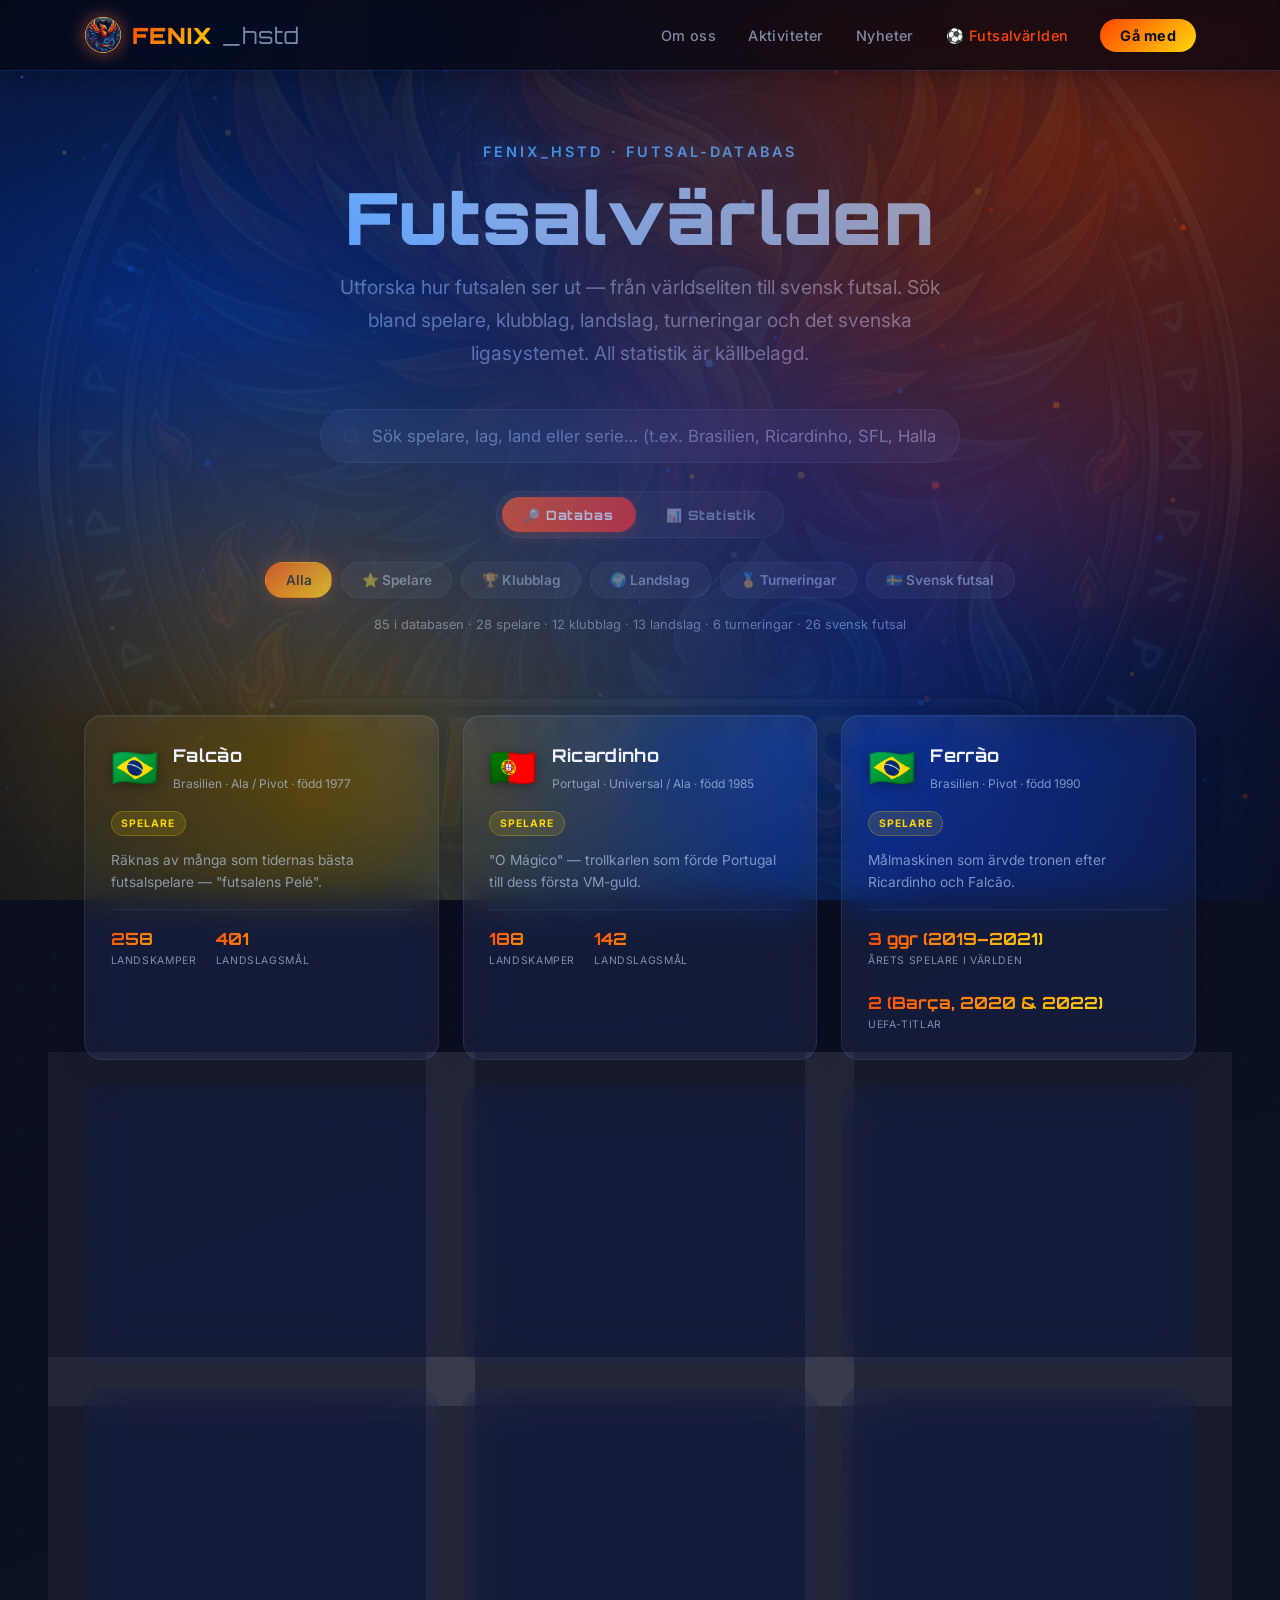
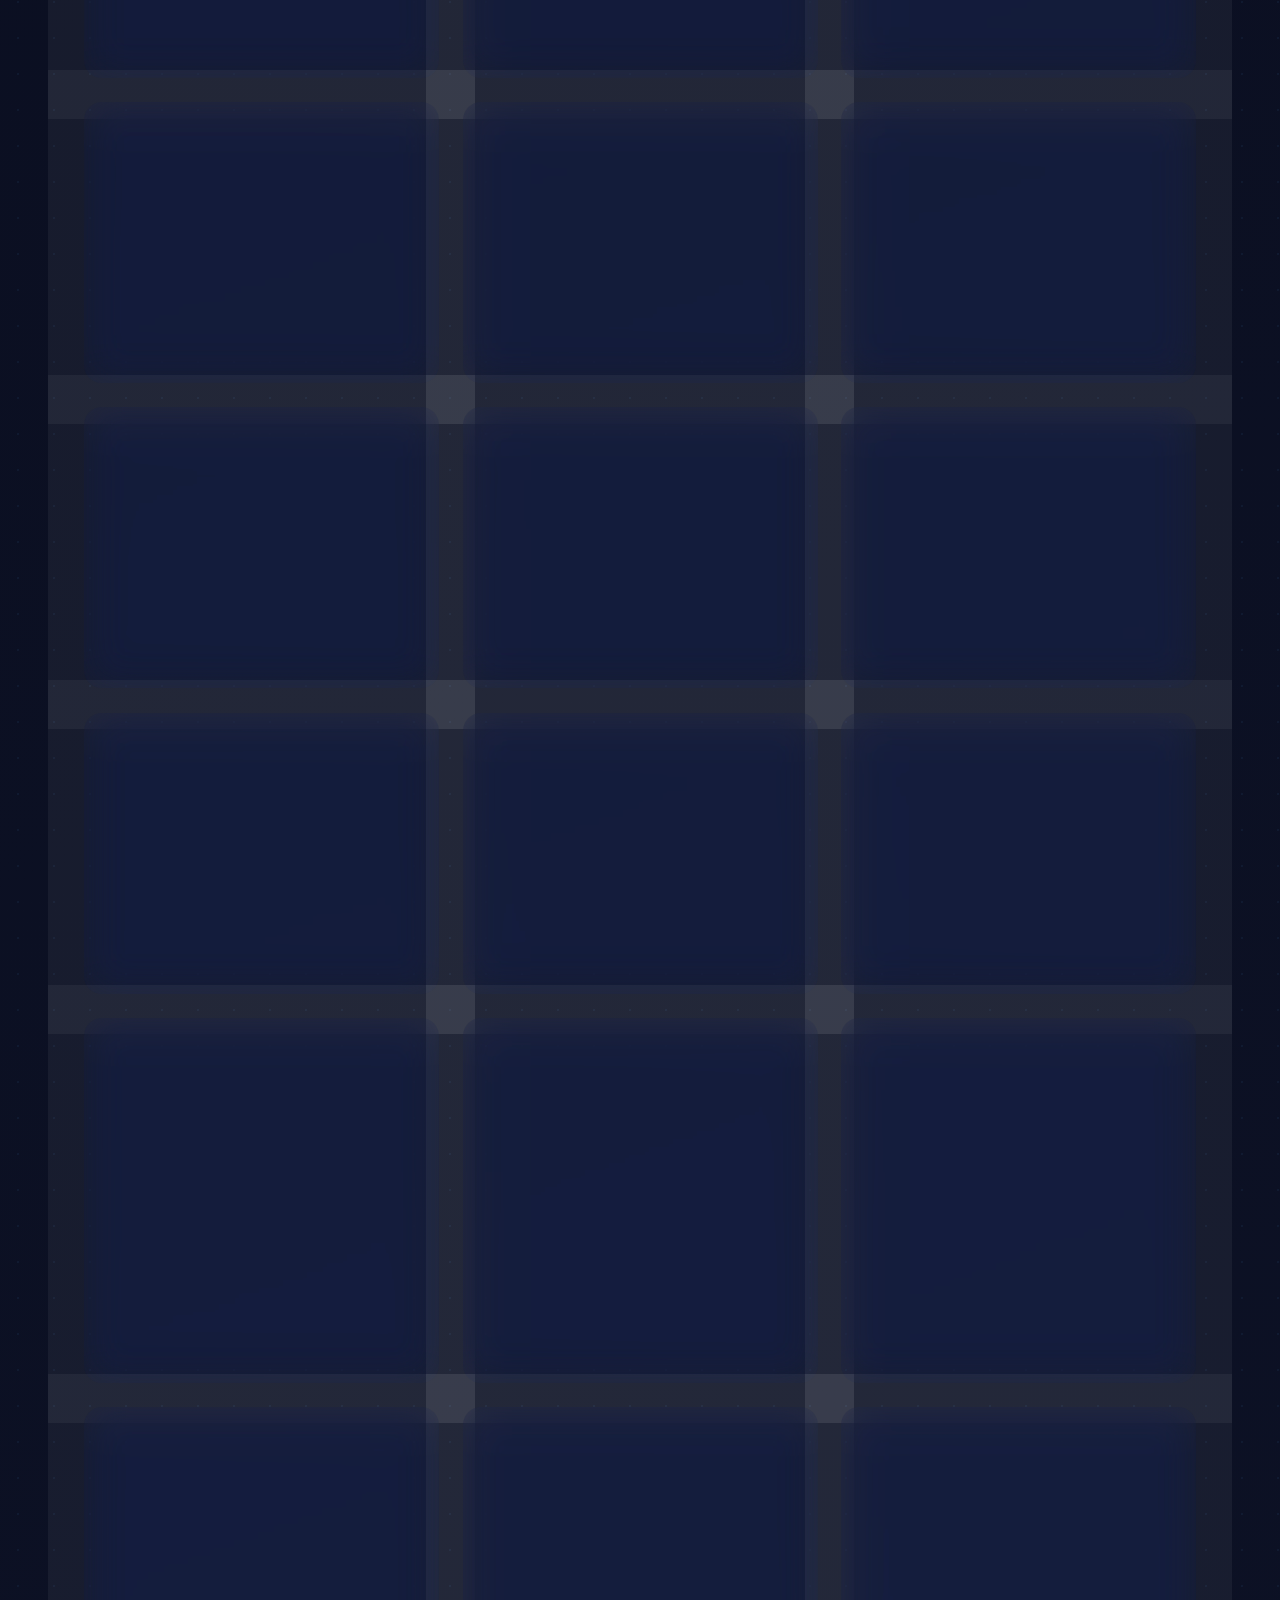
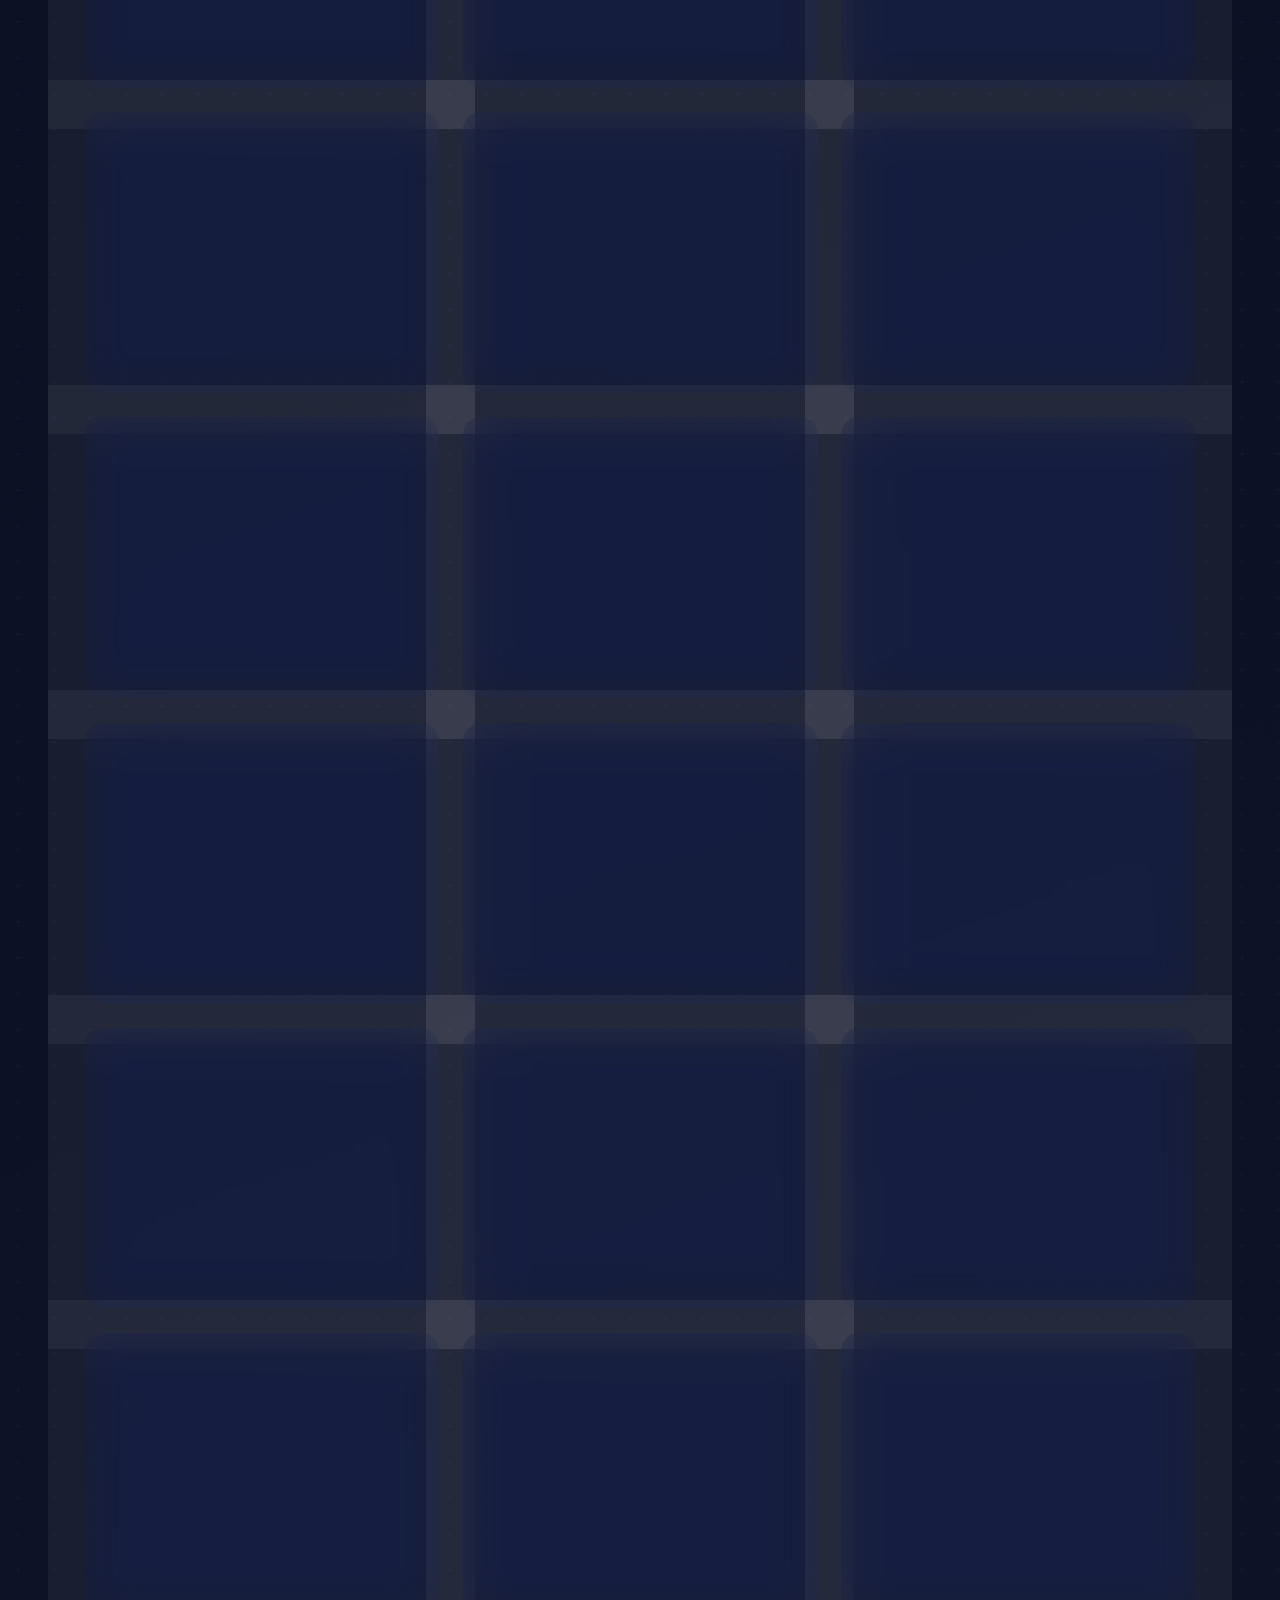
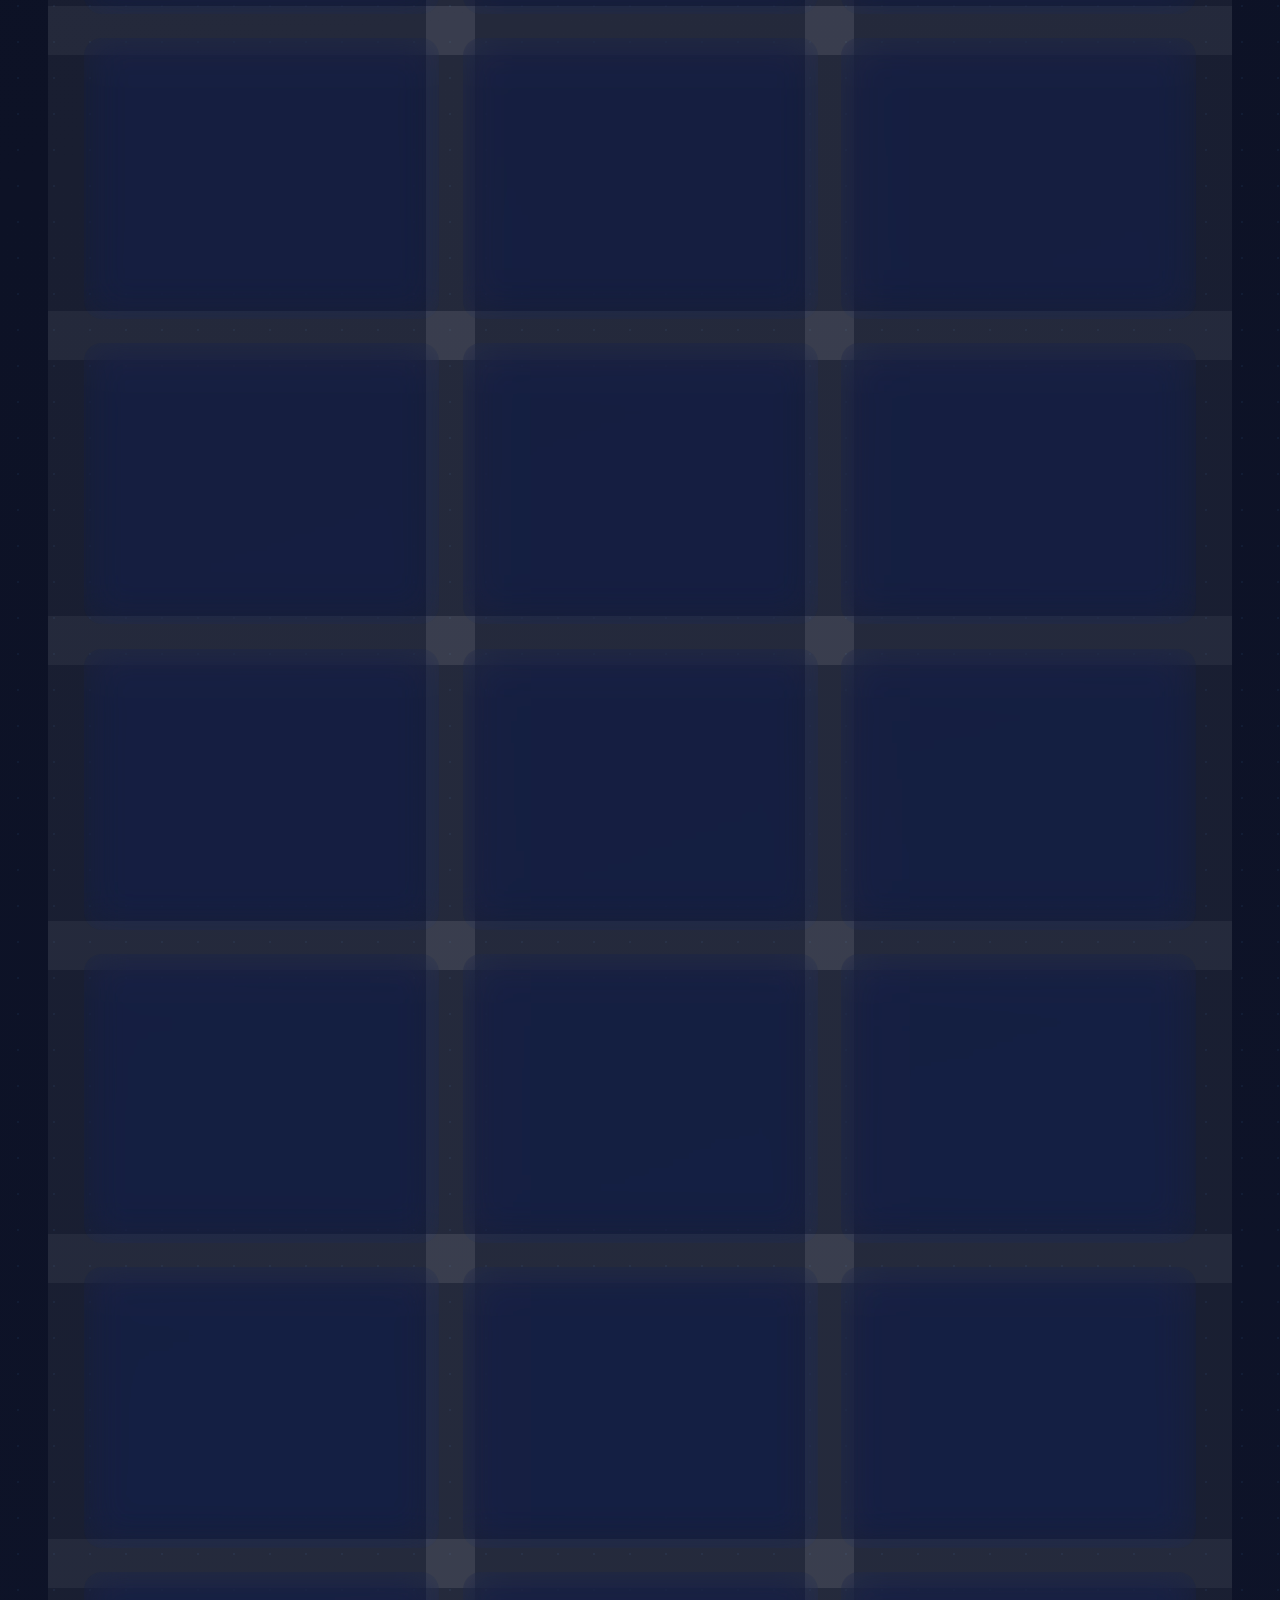
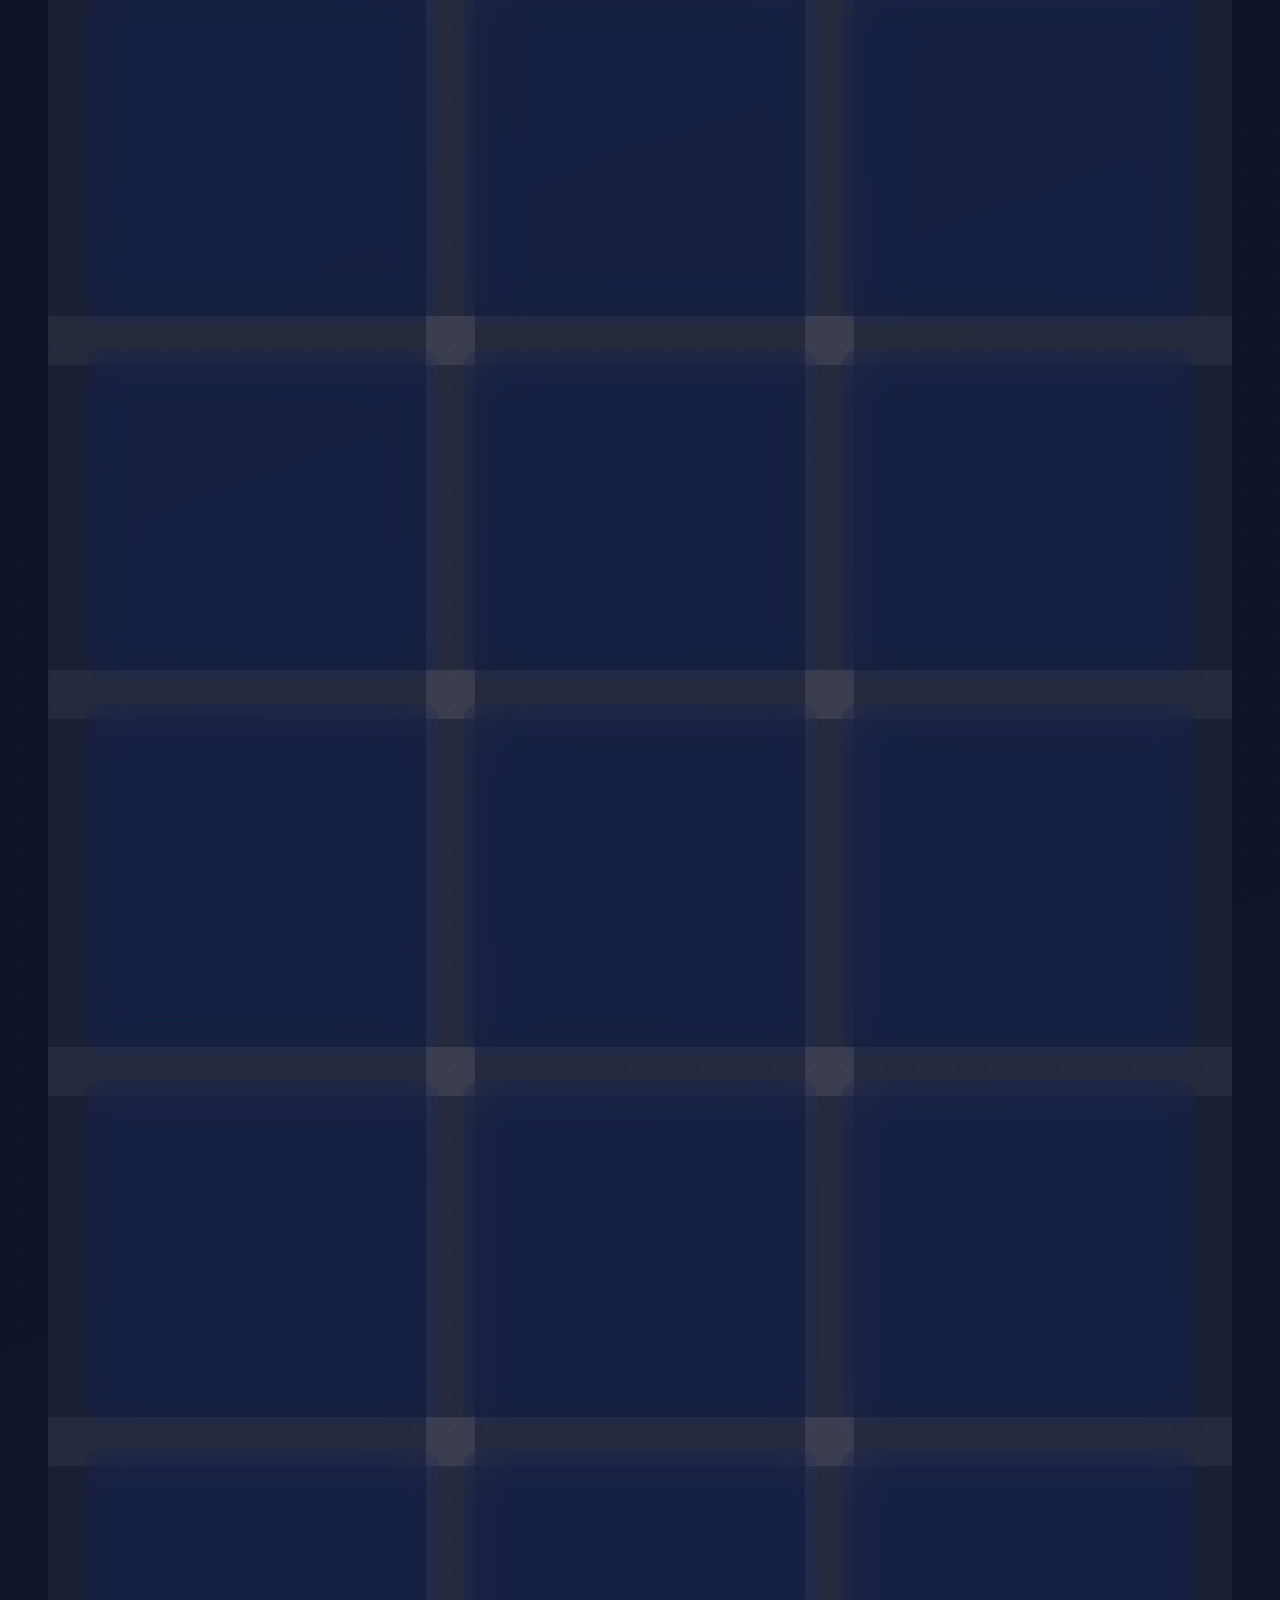
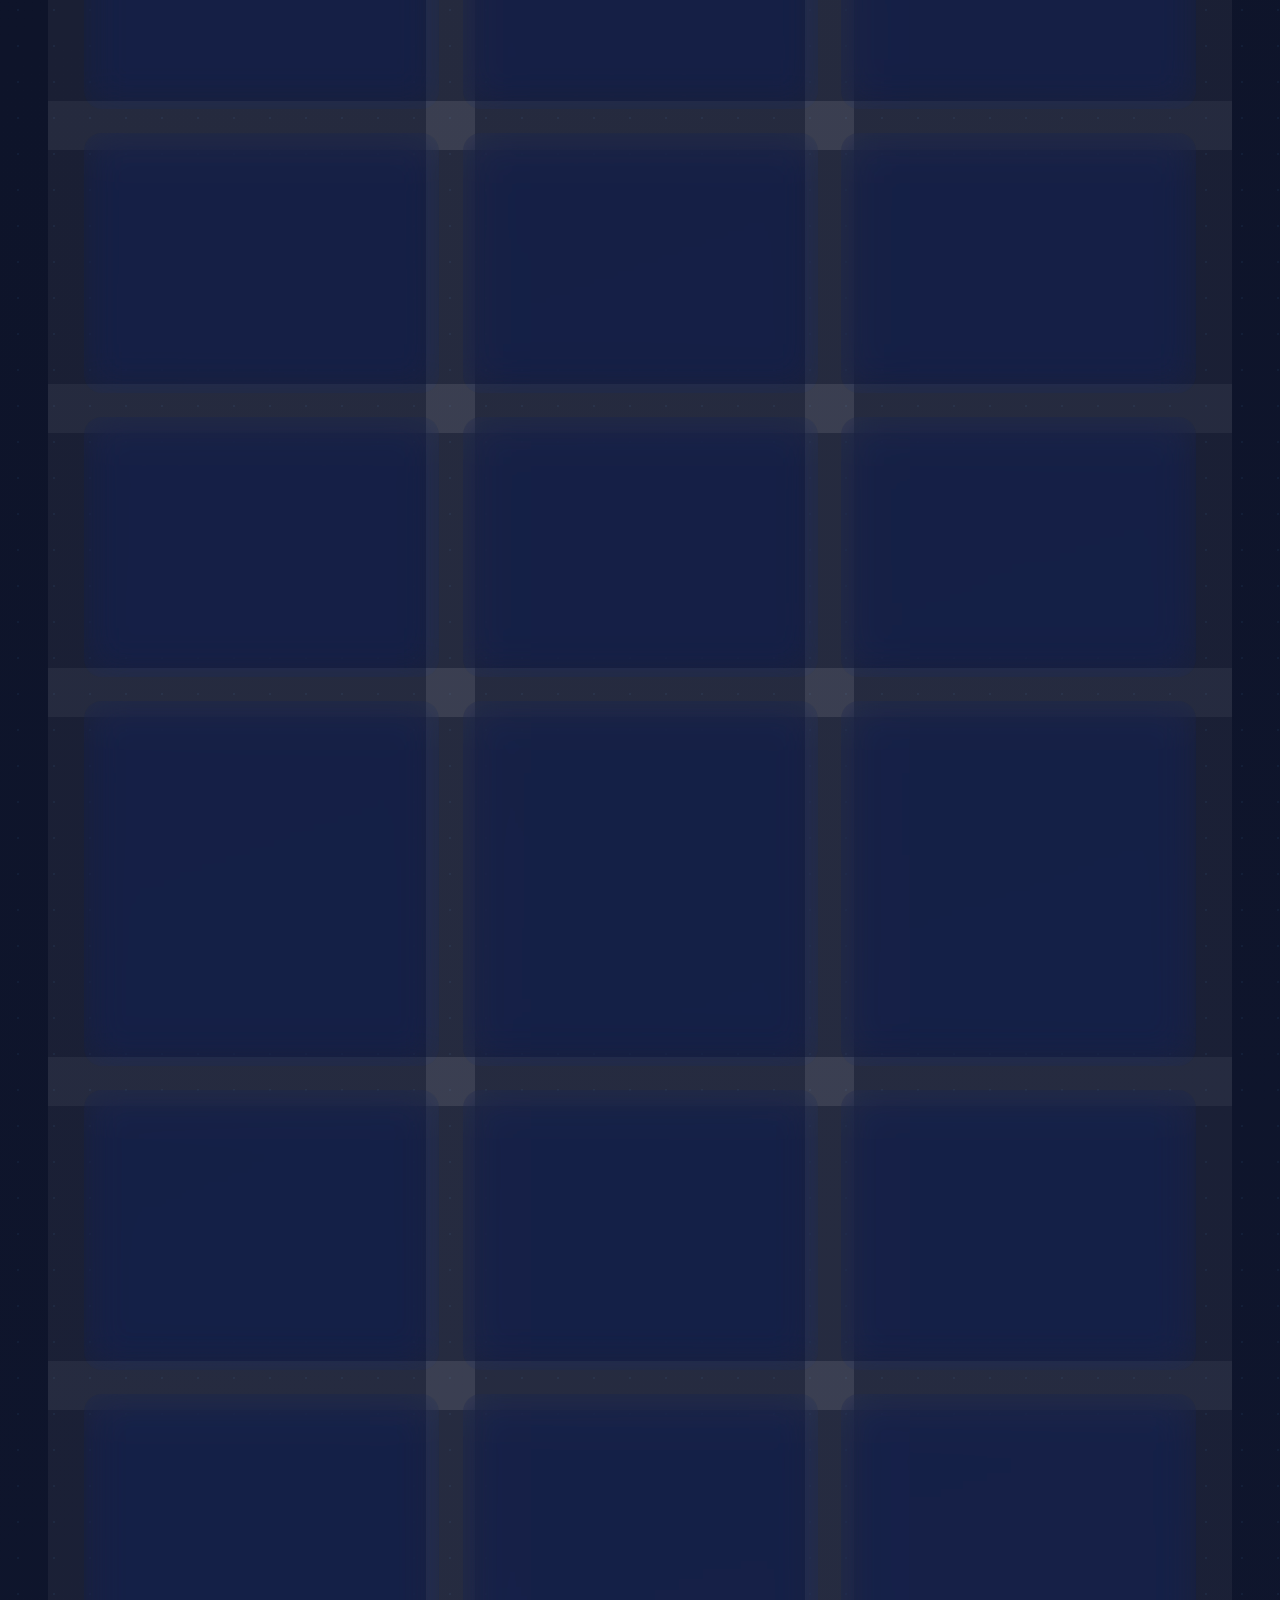
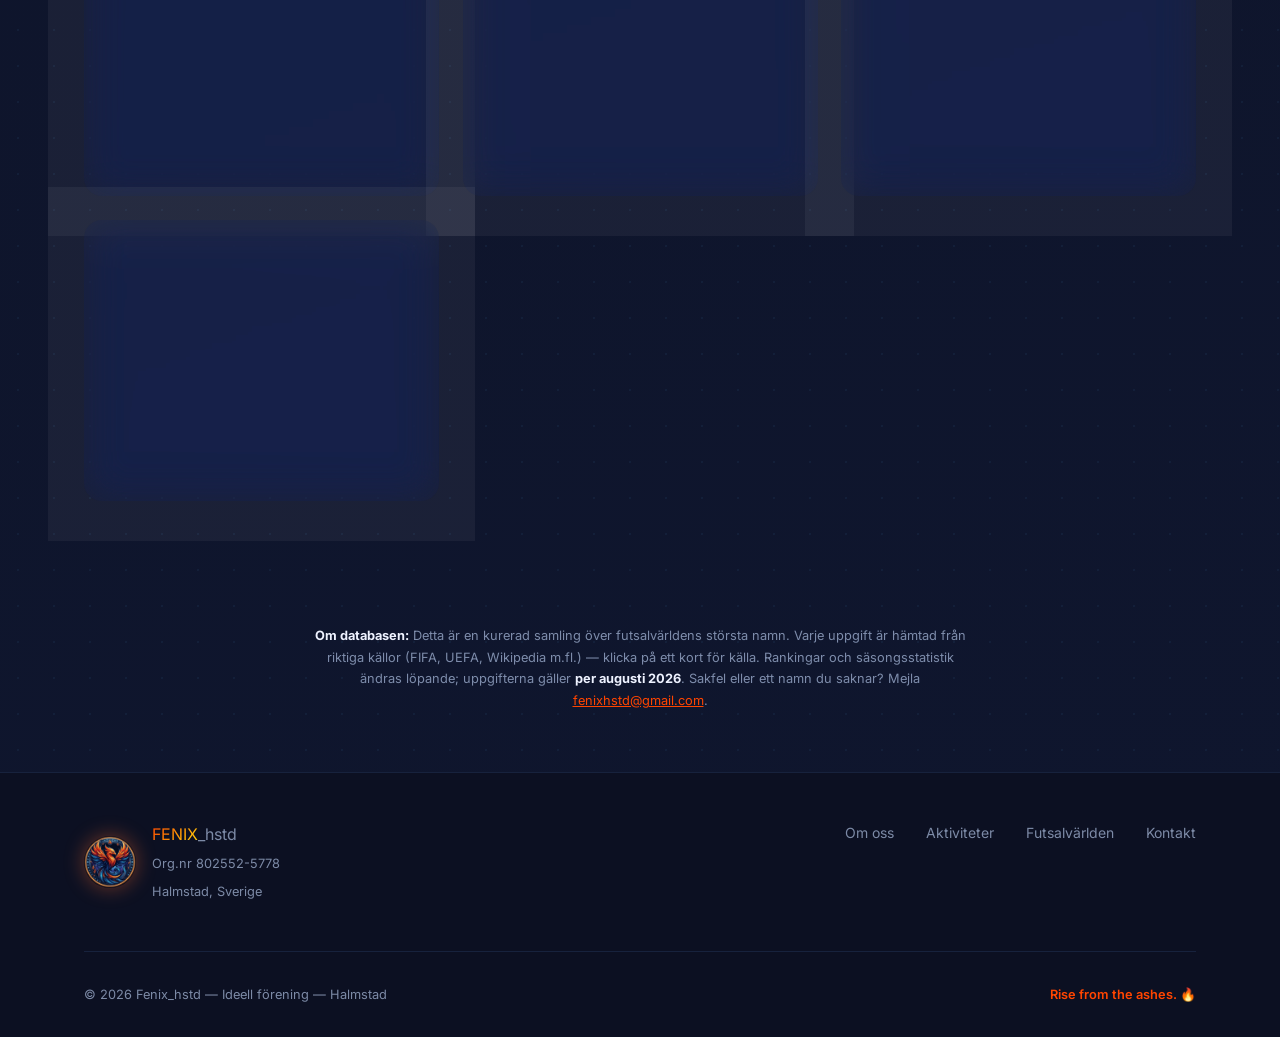
==== futsal.html @ 15d865d3 "@ Futsalvarlden: klickbar 12:a — statistikrutan hoppar till laglistan - Statistikrutan 'Antal lag' a" ====
<!DOCTYPE html>
<html lang="sv">
<head>
  <meta charset="UTF-8" />
  <meta name="viewport" content="width=device-width, initial-scale=1.0" />
  <title>Futsalvärlden — Sök spelare, lag & landslag | Fenix_hstd</title>
  <meta name="description" content="Utforska futsalvärlden: sök bland världens största spelare, klubblag och landslag. En källbelagd databas från Fenix_hstd i Halmstad." />
  <link rel="canonical" href="https://fenixhstd.se/futsal.html" />
  <link rel="icon" type="image/png" href="images/site/fenix-logo.png" />
  <link rel="apple-touch-icon" href="images/site/fenix-logo.png" />

  <meta property="og:type" content="website" />
  <meta property="og:url" content="https://fenixhstd.se/futsal.html" />
  <meta property="og:title" content="Futsalvärlden — Sök spelare, lag & landslag | Fenix_hstd" />
  <meta property="og:description" content="Utforska futsalvärlden: världens största spelare, klubblag och landslag — källbelagt." />
  <meta property="og:image" content="https://fenixhstd.se/images/site/og-delningsbild.png" />
  <meta property="og:locale" content="sv_SE" />
  <meta property="og:site_name" content="Fenix_hstd" />

  <meta name="robots" content="index, follow" />
  <link rel="preconnect" href="https://fonts.googleapis.com" />
  <link rel="preconnect" href="https://fonts.gstatic.com" crossorigin />
  <link href="https://fonts.googleapis.com/css2?family=Orbitron:wght@400;700;900&family=Inter:wght@300;400;500;600&display=swap" rel="stylesheet" />
  <link rel="stylesheet" href="style.css" />

  <style>
    /* ── Futsal-sida specifik CSS ── */
    #futsal-hero {
      min-height: auto;
      padding: calc(var(--nav-h) + 70px) 24px 40px;
      text-align: center;
    }
    .futsal-pre {
      font-size: 0.9rem;
      letter-spacing: 0.22em;
      text-transform: uppercase;
      color: var(--blue-light);
      font-weight: 600;
      margin-bottom: 1rem;
      text-shadow: 0 0 20px rgba(90, 180, 255, 0.5);
    }
    .futsal-title {
      font-family: var(--font-head);
      font-size: clamp(2.2rem, 7vw, 4.5rem);
      font-weight: 900;
      line-height: 1.05;
      letter-spacing: 0.02em;
      margin-bottom: 1rem;
      background: linear-gradient(90deg, #5ab4ff 0%, #a8d4ff 40%, #5ab4ff 100%);
      -webkit-background-clip: text;
      -webkit-text-fill-color: transparent;
      background-clip: text;
    }
    .futsal-sub {
      font-size: clamp(1rem, 2.5vw, 1.2rem);
      color: var(--text-muted);
      max-width: 640px;
      margin: 0 auto 2.5rem;
      line-height: 1.7;
    }

    /* Sökfält */
    .search-wrap {
      max-width: 640px;
      margin: 0 auto 1.75rem;
      position: relative;
    }
    .search-input {
      width: 100%;
      font-family: var(--font-body);
      font-size: 1.05rem;
      color: var(--text);
      background: rgba(255, 255, 255, 0.05);
      border: 1px solid var(--glass-border);
      border-radius: 50px;
      padding: 1rem 1.5rem 1rem 3.2rem;
      backdrop-filter: blur(16px) saturate(160%);
      -webkit-backdrop-filter: blur(16px) saturate(160%);
      transition: border-color 0.2s, box-shadow 0.2s;
      outline: none;
    }
    .search-input::placeholder { color: var(--text-muted); }
    .search-input:focus {
      border-color: var(--blue-light);
      box-shadow: 0 0 0 3px rgba(68, 170, 255, 0.15), 0 0 30px rgba(30, 107, 255, 0.15);
    }
    .search-icon {
      position: absolute;
      left: 1.3rem;
      top: 50%;
      transform: translateY(-50%);
      width: 20px;
      height: 20px;
      color: var(--text-muted);
      pointer-events: none;
    }

    /* Filter-flikar */
    .filters {
      display: flex;
      justify-content: center;
      gap: 0.6rem;
      flex-wrap: wrap;
      margin-bottom: 1rem;
    }
    .filter-btn {
      font-family: var(--font-body);
      font-size: 0.85rem;
      font-weight: 600;
      color: var(--text-muted);
      background: var(--glass);
      border: 1px solid var(--glass-border);
      border-radius: 50px;
      padding: 0.55rem 1.2rem;
      cursor: pointer;
      transition: color 0.2s, border-color 0.2s, background 0.2s, transform 0.15s;
    }
    .filter-btn:hover { color: var(--text); transform: translateY(-2px); }
    .filter-btn.active {
      color: var(--bg);
      background: linear-gradient(135deg, var(--fire), var(--gold));
      border-color: transparent;
      box-shadow: 0 0 20px rgba(255, 107, 43, 0.35);
    }
    .result-count {
      font-size: 0.8rem;
      color: var(--text-muted);
      margin-bottom: 2.5rem;
    }

    /* Resultatrutnät */
    .results {
      max-width: 1160px;
      margin: 0 auto;
      padding: 0 24px 100px;
      display: grid;
      grid-template-columns: repeat(auto-fill, minmax(280px, 1fr));
      gap: 1.5rem;
      position: relative;
      z-index: 2;
    }
    .f-card {
      background: rgba(255, 255, 255, 0.05);
      border: 1px solid rgba(100, 160, 255, 0.14);
      border-radius: 18px;
      padding: 1.6rem;
      cursor: pointer;
      transition: border-color 0.25s, transform 0.25s, box-shadow 0.25s;
      backdrop-filter: blur(20px) saturate(180%);
      -webkit-backdrop-filter: blur(20px) saturate(180%);
      box-shadow: 0 4px 24px rgba(0,0,0,0.18), inset 0 1px 0 rgba(255,255,255,0.06);
      animation: card-in 0.4s ease both;
      text-align: left;
    }
    @keyframes card-in {
      from { opacity: 0; transform: translateY(16px); }
      to   { opacity: 1; transform: translateY(0); }
    }
    .f-card:hover {
      transform: translateY(-5px);
      border-color: rgba(255, 107, 43, 0.4);
      box-shadow: 0 14px 40px rgba(0,0,0,0.28), 0 0 0 1px rgba(255,107,43,0.1);
    }
    .f-card-top {
      display: flex;
      align-items: center;
      gap: 0.9rem;
      margin-bottom: 0.9rem;
    }
    .f-flag {
      font-size: 2.4rem;
      line-height: 1;
      filter: drop-shadow(0 2px 6px rgba(0,0,0,0.35));
    }
    .f-card h3 {
      font-family: var(--font-head);
      font-size: 1.1rem;
      font-weight: 700;
      letter-spacing: 0.02em;
      color: var(--text);
      margin-bottom: 0.2rem;
    }
    .f-sub { font-size: 0.75rem; color: var(--text-muted); }
    .type-badge {
      display: inline-block;
      font-size: 0.65rem;
      font-weight: 700;
      letter-spacing: 0.1em;
      text-transform: uppercase;
      padding: 0.2rem 0.6rem;
      border-radius: 20px;
      margin-bottom: 0.9rem;
    }
    .type-spelare   { color: var(--gold);       background: rgba(255,214,10,0.12);  border: 1px solid rgba(255,214,10,0.25); }
    .type-klubb     { color: #d060ff;           background: rgba(200,80,255,0.12);  border: 1px solid rgba(200,80,255,0.25); }
    .type-landslag  { color: var(--blue-light); background: rgba(68,170,255,0.12);  border: 1px solid rgba(68,170,255,0.25); }
    .type-turnering { color: #30d0b0;           background: rgba(48,208,176,0.12);  border: 1px solid rgba(48,208,176,0.25); }
    .type-svensk    { color: var(--fire);       background: rgba(255,69,0,0.12);    border: 1px solid rgba(255,69,0,0.25); }
    .f-tagline {
      font-size: 0.86rem;
      color: var(--text-muted);
      line-height: 1.55;
      margin-bottom: 1rem;
    }
    .f-stats {
      display: flex;
      gap: 1.2rem;
      flex-wrap: wrap;
      border-top: 1px solid var(--glass-border);
      padding-top: 0.9rem;
    }
    .f-stat { display: flex; flex-direction: column; }
    .f-stat-val {
      font-family: var(--font-head);
      font-size: 1.05rem;
      font-weight: 700;
      background: linear-gradient(135deg, var(--fire), var(--gold));
      -webkit-background-clip: text;
      -webkit-text-fill-color: transparent;
      background-clip: text;
    }
    .f-stat-lbl { font-size: 0.65rem; color: var(--text-muted); text-transform: uppercase; letter-spacing: 0.06em; }

    .no-results {
      grid-column: 1 / -1;
      text-align: center;
      color: var(--text-muted);
      padding: 3rem 1rem;
    }
    .no-results span { font-size: 2.5rem; display: block; margin-bottom: 0.75rem; }

    /* Modal */
    .modal-overlay {
      position: fixed;
      inset: 0;
      z-index: 200;
      background: rgba(4, 6, 15, 0.75);
      backdrop-filter: blur(8px);
      -webkit-backdrop-filter: blur(8px);
      display: none;
      align-items: center;
      justify-content: center;
      padding: 1.5rem;
    }
    .modal-overlay.open { display: flex; animation: fade-in 0.2s ease; }
    @keyframes fade-in { from { opacity: 0; } to { opacity: 1; } }
    .modal {
      background: linear-gradient(160deg, var(--bg3), var(--bg2));
      border: 1px solid rgba(100, 160, 255, 0.2);
      border-radius: 22px;
      max-width: 560px;
      width: 100%;
      max-height: 88vh;
      overflow-y: auto;
      padding: 2.2rem;
      position: relative;
      box-shadow: 0 30px 80px rgba(0,0,0,0.5), 0 0 60px rgba(30,107,255,0.12);
      animation: modal-in 0.28s cubic-bezier(0.2, 0.8, 0.2, 1);
    }
    @keyframes modal-in { from { opacity: 0; transform: translateY(24px) scale(0.98); } to { opacity: 1; transform: translateY(0) scale(1); } }
    .modal-close {
      position: absolute;
      top: 1.1rem;
      right: 1.1rem;
      width: 34px;
      height: 34px;
      border-radius: 50%;
      border: 1px solid var(--glass-border);
      background: var(--glass);
      color: var(--text);
      font-size: 1.1rem;
      cursor: pointer;
      transition: background 0.2s, transform 0.2s;
      line-height: 1;
    }
    .modal-close:hover { background: rgba(255,69,0,0.2); transform: rotate(90deg); }
    .modal-head { display: flex; align-items: center; gap: 1rem; margin-bottom: 0.4rem; }
    .modal-head .f-flag { font-size: 3rem; }
    .modal h2 {
      font-family: var(--font-head);
      font-size: 1.6rem;
      -webkit-text-fill-color: initial;
      background: none;
      color: var(--text);
    }
    .modal-sub { font-size: 0.8rem; color: var(--text-muted); margin-bottom: 1.25rem; }
    .modal-tagline { font-size: 1rem; color: var(--text); line-height: 1.6; margin-bottom: 1.5rem; font-style: italic; }
    .modal-stats {
      display: grid;
      grid-template-columns: repeat(auto-fit, minmax(120px, 1fr));
      gap: 0.9rem;
      margin-bottom: 1.5rem;
    }
    .modal-stat {
      background: rgba(255,255,255,0.04);
      border: 1px solid var(--glass-border);
      border-radius: 12px;
      padding: 0.9rem;
      text-align: center;
    }
    .modal-stat .v {
      font-family: var(--font-head);
      font-size: 1.15rem;
      font-weight: 700;
      background: linear-gradient(135deg, var(--fire), var(--gold));
      -webkit-background-clip: text;
      -webkit-text-fill-color: transparent;
      background-clip: text;
    }
    .modal-stat .l { font-size: 0.68rem; color: var(--text-muted); text-transform: uppercase; letter-spacing: 0.06em; margin-top: 0.2rem; }
    .modal-facts { list-style: none; margin-bottom: 1.5rem; }
    .modal-facts li {
      font-size: 0.9rem;
      color: var(--text-muted);
      line-height: 1.6;
      padding-left: 1.4rem;
      position: relative;
      margin-bottom: 0.6rem;
    }
    .modal-facts li::before { content: '▸'; position: absolute; left: 0; color: var(--fire); }
    .modal-history {
      border-top: 1px solid var(--glass-border);
      padding-top: 1rem;
      margin-bottom: 1.4rem;
    }
    .modal-history h4 {
      font-family: var(--font-head);
      font-size: 0.75rem;
      letter-spacing: 0.12em;
      text-transform: uppercase;
      color: var(--gold);
      margin-bottom: 0.75rem;
    }
    .hist-row {
      display: grid;
      grid-template-columns: 48px 1fr auto;
      gap: 0.75rem;
      align-items: center;
      padding: 0.45rem 0;
      border-bottom: 1px solid rgba(255,255,255,0.06);
      font-size: 0.82rem;
    }
    .hist-row:last-child { border-bottom: none; }
    .hist-year { font-family: var(--font-head); font-weight: 700; color: var(--blue-light); }
    .hist-champ { color: var(--text); font-weight: 600; }
    .hist-res { color: var(--text-muted); font-size: 0.74rem; text-align: right; }
    .modal-related {
      border-top: 1px solid var(--glass-border);
      padding-top: 1rem;
      margin-bottom: 1.3rem;
    }
    .modal-related h4 {
      font-family: var(--font-head);
      font-size: 0.75rem;
      letter-spacing: 0.12em;
      text-transform: uppercase;
      color: var(--blue-light);
      margin-bottom: 0.75rem;
    }
    .rel-chips { display: flex; flex-wrap: wrap; gap: 0.5rem; }
    .rel-chip {
      display: inline-flex;
      align-items: center;
      gap: 0.4rem;
      font-family: var(--font-body);
      font-size: 0.8rem;
      color: var(--text);
      background: rgba(255,255,255,0.05);
      border: 1px solid var(--glass-border);
      border-radius: 50px;
      padding: 0.4rem 0.85rem;
      cursor: pointer;
      transition: border-color 0.18s, background 0.18s, transform 0.15s;
    }
    .rel-chip:hover { border-color: var(--fire); background: rgba(255,69,0,0.12); transform: translateY(-2px); }
    .rel-type { font-style: normal; font-size: 0.62rem; text-transform: uppercase; letter-spacing: 0.06em; color: var(--text-muted); }
    .inline-link {
      color: var(--blue-light);
      cursor: pointer;
      border-bottom: 1px dotted var(--blue-light);
      transition: color 0.15s, border-color 0.15s;
    }
    .inline-link:hover { color: var(--fire); border-bottom-color: var(--fire); }
    .modal-profile {
      display: grid;
      grid-template-columns: repeat(auto-fit, minmax(140px, 1fr));
      gap: 0.6rem 1.2rem;
      margin-bottom: 1.4rem;
      padding: 0.95rem 1.1rem;
      background: rgba(255,255,255,0.03);
      border: 1px solid var(--glass-border);
      border-radius: 12px;
    }
    .prof-row { display: flex; flex-direction: column; gap: 0.15rem; }
    .prof-k { font-size: 0.62rem; text-transform: uppercase; letter-spacing: 0.08em; color: var(--text-muted); }
    .prof-v { font-size: 0.9rem; color: var(--text); font-weight: 500; }
    .modal-roster {
      border-top: 1px solid var(--glass-border);
      padding-top: 1rem;
      margin-bottom: 1.3rem;
    }
    .modal-roster h4 {
      font-family: var(--font-head);
      font-size: 0.75rem;
      letter-spacing: 0.12em;
      text-transform: uppercase;
      color: var(--gold);
      margin-bottom: 0.75rem;
    }
    .roster-list { display: flex; flex-wrap: wrap; gap: 0.5rem; }
    .roster-item {
      display: inline-flex;
      align-items: center;
      gap: 0.45rem;
      font-family: var(--font-body);
      font-size: 0.8rem;
      color: var(--text);
      background: rgba(255,255,255,0.05);
      border: 1px solid var(--glass-border);
      border-radius: 50px;
      padding: 0.35rem 0.5rem 0.35rem 0.85rem;
      cursor: pointer;
      transition: border-color 0.18s, background 0.18s, transform 0.15s;
    }
    .roster-item:hover { border-color: var(--gold); background: rgba(255,214,10,0.1); transform: translateY(-2px); }
    .roster-static { cursor: default; }
    .roster-static:hover { border-color: var(--glass-border); background: rgba(255,255,255,0.05); transform: none; }
    .ros-pos {
      font-size: 0.6rem;
      text-transform: uppercase;
      letter-spacing: 0.05em;
      color: var(--bg);
      background: linear-gradient(135deg, var(--fire), var(--gold));
      padding: 0.14rem 0.5rem;
      border-radius: 50px;
      font-weight: 700;
    }
    .modal-source {
      font-size: 0.78rem;
      color: var(--text-muted);
      border-top: 1px solid var(--glass-border);
      padding-top: 1rem;
    }
    .modal-source a { color: var(--blue-light); text-decoration: none; }
    .modal-source a:hover { text-decoration: underline; }

    /* Källfot */
    .data-note {
      max-width: 720px;
      margin: 0 auto 60px;
      padding: 1.5rem 24px 0;
      text-align: center;
      font-size: 0.8rem;
      color: var(--text-muted);
      line-height: 1.7;
      position: relative;
      z-index: 2;
    }
    .data-note strong { color: var(--text); }
    /* ── Klickbar statistikruta ── */
    .modal-stat.is-clickable {
      cursor: pointer;
      font-family: var(--font-body);
      text-align: center;
      border-color: rgba(255,107,43,0.4) !important;
      position: relative;
      transition: transform 0.15s, border-color 0.2s, box-shadow 0.2s;
    }
    .modal-stat.is-clickable:hover {
      transform: translateY(-3px);
      border-color: rgba(255,214,10,0.6) !important;
      box-shadow: 0 8px 24px rgba(255,107,43,0.2);
    }
    .stat-cta {
      font-size: 0.62rem;
      font-weight: 700;
      letter-spacing: 0.08em;
      text-transform: uppercase;
      color: var(--fire);
      margin-top: 0.35rem;
    }
    .modal-stat.is-clickable:hover .stat-cta { color: var(--gold); }

    @keyframes member-flash {
      0%   { box-shadow: 0 0 0 0 rgba(255,107,43,0.55); }
      100% { box-shadow: 0 0 0 14px rgba(255,107,43,0); }
    }
    .modal-members.flash {
      border-radius: 14px;
      animation: member-flash 1s ease-out 2;
    }

    /* ── Lag i serien (nedbrytning) ── */
    .modal-members { margin-bottom: 1.5rem; scroll-margin-top: 1rem; }
    .modal-members h4 {
      font-family: var(--font-head); font-size: 0.78rem; font-weight: 700;
      letter-spacing: 0.09em; text-transform: uppercase;
      color: var(--blue-light); margin-bottom: 0.75rem;
    }
    .member-list { display: grid; grid-template-columns: repeat(auto-fill, minmax(210px, 1fr)); gap: 0.5rem; }
    .member-item {
      display: flex; align-items: center; gap: 0.6rem; text-align: left;
      background: rgba(255,255,255,0.05);
      border: 1px solid rgba(100,160,255,0.14);
      border-radius: 12px; padding: 0.65rem 0.85rem;
      cursor: pointer; font-family: var(--font-body);
      transition: border-color 0.2s, transform 0.15s, background 0.2s;
    }
    .member-item:hover {
      border-color: rgba(255,107,43,0.45);
      background: rgba(255,107,43,0.08);
      transform: translateX(3px);
    }
    .mem-flag { font-size: 1.1rem; }
    .mem-name { font-size: 0.88rem; font-weight: 600; color: var(--text); flex: 1; }
    .mem-meta { font-size: 0.72rem; color: var(--gold); white-space: nowrap; }

    .official-link {
      display: inline-block; margin-bottom: 1.25rem;
      font-size: 0.88rem; font-weight: 600;
      color: var(--fire); text-decoration: none;
      border: 1px solid rgba(255,69,0,0.3);
      border-radius: 999px; padding: 0.5rem 1.1rem;
      transition: background 0.2s, color 0.2s, border-color 0.2s;
    }
    .official-link:hover {
      background: rgba(255,69,0,0.12); color: var(--gold);
      border-color: rgba(255,214,10,0.4);
    }

    /* ── Vylägen ── */
    [hidden] { display: none !important; }
    .view-toggle {
      display: flex;
      justify-content: center;
      gap: 0.5rem;
      margin: 0 auto 1.5rem;
      background: rgba(255,255,255,0.04);
      border: 1px solid rgba(100,160,255,0.14);
      border-radius: 999px;
      padding: 0.3rem;
      width: fit-content;
    }
    .view-btn {
      font-family: var(--font-head);
      font-size: 0.8rem;
      font-weight: 700;
      letter-spacing: 0.06em;
      color: var(--text-muted);
      background: none;
      border: none;
      padding: 0.6rem 1.4rem;
      border-radius: 999px;
      cursor: pointer;
      transition: background 0.2s, color 0.2s;
    }
    .view-btn:hover { color: var(--text); }
    .view-btn.active {
      background: linear-gradient(135deg, var(--fire), var(--ember));
      color: #fff;
      box-shadow: 0 4px 16px rgba(255,69,0,0.3);
    }

    /* ── Statistiktabeller ── */
    #stats-view { max-width: 1100px; margin: 0 auto; padding: 0 24px 2rem; }
    .stat-block { margin-bottom: 3.5rem; }
    .stat-block h2 {
      font-family: var(--font-head);
      font-size: clamp(1.05rem, 2.4vw, 1.4rem);
      font-weight: 800;
      letter-spacing: 0.03em;
      margin-bottom: 0.5rem;
      color: var(--text);
    }
    .stat-note {
      font-size: 0.86rem;
      color: var(--text-muted);
      line-height: 1.6;
      margin-bottom: 1rem;
      max-width: 70ch;
    }
    .table-wrap {
      overflow-x: auto;
      border: 1px solid rgba(100,160,255,0.14);
      border-radius: var(--radius, 16px);
      background: rgba(255,255,255,0.04);
      backdrop-filter: blur(20px) saturate(180%);
      -webkit-backdrop-filter: blur(20px) saturate(180%);
    }
    table.stat-table { width: 100%; border-collapse: collapse; font-size: 0.92rem; min-width: 420px; }
    table.stat-table thead th {
      position: sticky; top: 0;
      background: rgba(12,16,34,0.96);
      font-family: var(--font-head);
      font-size: 0.72rem;
      font-weight: 700;
      letter-spacing: 0.09em;
      text-transform: uppercase;
      color: var(--blue-light);
      text-align: left;
      padding: 0.9rem 1rem;
      border-bottom: 1px solid rgba(100,160,255,0.2);
      cursor: pointer;
      user-select: none;
      white-space: nowrap;
    }
    table.stat-table thead th:hover { color: var(--gold); }
    table.stat-table thead th .arrow { opacity: 0.35; font-size: 0.7em; margin-left: 0.35em; }
    table.stat-table thead th.sorted .arrow { opacity: 1; color: var(--fire); }
    table.stat-table tbody td {
      padding: 0.75rem 1rem;
      border-bottom: 1px solid rgba(100,160,255,0.07);
      color: var(--text-muted);
    }
    table.stat-table tbody tr:last-child td { border-bottom: none; }
    table.stat-table tbody tr:hover td { background: rgba(255,107,43,0.06); color: var(--text); }
    table.stat-table td.is-num { font-variant-numeric: tabular-nums; }
    table.stat-table td.is-highlight { color: var(--gold); font-weight: 700; }
    table.stat-table td.rank {
      font-family: var(--font-head);
      font-weight: 800;
      color: var(--text);
      font-variant-numeric: tabular-nums;
    }
    table.stat-table tbody tr:nth-child(1) td.rank { color: var(--gold); }
    table.stat-table tbody tr:nth-child(2) td.rank,
    table.stat-table tbody tr:nth-child(3) td.rank { color: var(--fire); }
    .stat-source { font-size: 0.8rem; margin-top: 0.65rem; }
    .stat-source a { color: var(--fire); text-decoration: none; }
    .stat-source a:hover { color: var(--gold); }
    .stats-intro {
      max-width: 70ch; margin: 0 auto 2.5rem; text-align: center;
      font-size: 0.92rem; color: var(--text-muted); line-height: 1.7;
    }
    .stats-intro strong { color: var(--text); }
    @media (max-width: 640px) {
      table.stat-table { font-size: 0.85rem; }
      table.stat-table thead th, table.stat-table tbody td { padding: 0.65rem 0.7rem; }
    }
  </style>
</head>
<body>

  <canvas id="canvas"></canvas>

  <!-- NAVBAR -->
  <nav id="navbar" class="scrolled">
    <div class="nav-inner">
      <a href="index.html#hero" class="logo">
        <img src="images/site/fenix-logo.png" alt="Fenix_hstd" class="logo-img" />
        <span class="logo-fenix">FENIX</span><span class="logo-tag">_hstd</span>
      </a>
      <button class="burger" id="burger" aria-label="Meny">
        <span></span><span></span><span></span>
      </button>
      <ul class="nav-links" id="nav-links">
        <li><a href="index.html#om">Om oss</a></li>
        <li><a href="index.html#aktiviteter">Aktiviteter</a></li>
        <li><a href="index.html#nyheter">Nyheter</a></li>
        <li><a href="futsal.html" style="color: var(--fire);">⚽ Futsalvärlden</a></li>
        <li><a href="index.html#ga-med" class="btn-nav">Gå med</a></li>
      </ul>
    </div>
  </nav>

  <!-- HERO / SÖK -->
  <header id="futsal-hero">
    <p class="futsal-pre">Fenix_hstd · Futsal-databas</p>
    <h1 class="futsal-title">Futsalvärlden</h1>
    <p class="futsal-sub">
      Utforska hur futsalen ser ut — från världseliten till svensk futsal.
      Sök bland spelare, klubblag, landslag, turneringar och det svenska ligasystemet. All statistik är källbelagd.
    </p>

    <div class="search-wrap">
      <svg class="search-icon" viewBox="0 0 24 24" fill="none" stroke="currentColor" stroke-width="2" stroke-linecap="round">
        <circle cx="11" cy="11" r="7"></circle><line x1="21" y1="21" x2="16.65" y2="16.65"></line>
      </svg>
      <input id="search" class="search-input" type="text" placeholder="Sök spelare, lag, land eller serie… (t.ex. Brasilien, Ricardinho, SFL, Halland)" autocomplete="off" />
    </div>

    <div class="view-toggle" id="view-toggle">
      <button class="view-btn active" data-view="databas">🔎 Databas</button>
      <button class="view-btn" data-view="statistik">📊 Statistik</button>
    </div>

    <div class="filters" id="filters">
      <button class="filter-btn active" data-type="alla">Alla</button>
      <button class="filter-btn" data-type="spelare">⭐ Spelare</button>
      <button class="filter-btn" data-type="klubb">🏆 Klubblag</button>
      <button class="filter-btn" data-type="landslag">🌍 Landslag</button>
      <button class="filter-btn" data-type="turnering">🏅 Turneringar</button>
      <button class="filter-btn" data-type="svensk">🇸🇪 Svensk futsal</button>
    </div>
    <p class="result-count" id="result-count"></p>
  </header>

  <!-- RESULTAT -->
  <main class="results" id="results"></main>

  <!-- STATISTIK -->
  <section id="stats-view" hidden>
    <p class="stats-intro">
      Tabeller över svensk futsal, hämtade från <strong>SvFF</strong>, <strong>Svenska Futsalligan</strong>
      och <strong>Everysport</strong>. Klicka på en kolumnrubrik för att sortera.
      Svensk futsal samlar inte in passnings-, skott- eller tacklingsstatistik — det som finns är
      mål, matcher och delvis assist.
    </p>
    <div id="stats-body"></div>
  </section>

  <p class="data-note">
    <strong>Om databasen:</strong> Detta är en kurerad samling över futsalvärldens största namn.
    Varje uppgift är hämtad från riktiga källor (FIFA, UEFA, Wikipedia m.fl.) — klicka på ett kort för källa.
    Rankingar och säsongsstatistik ändras löpande; uppgifterna gäller <strong>per augusti 2026</strong>.
    Sakfel eller ett namn du saknar? Mejla <a href="mailto:fenixhstd@gmail.com" style="color: var(--fire);">fenixhstd@gmail.com</a>.
  </p>

  <!-- FOOTER -->
  <footer>
    <div class="container">
      <div class="footer-inner">
        <div class="footer-logo">
          <img src="images/site/fenix-logo.png" alt="Fenix_hstd" class="footer-logo-img" />
          <div>
            <div><span class="logo-fenix">FENIX</span><span class="logo-tag">_hstd</span></div>
            <p>Org.nr 802552-5778</p>
            <p>Halmstad, Sverige</p>
          </div>
        </div>
        <div class="footer-links">
          <a href="index.html#om">Om oss</a>
          <a href="index.html#aktiviteter">Aktiviteter</a>
          <a href="futsal.html">Futsalvärlden</a>
          <a href="mailto:fenixhstd@gmail.com">Kontakt</a>
        </div>
      </div>
      <div class="footer-bottom">
        <p>© 2026 Fenix_hstd — Ideell förening — Halmstad</p>
        <p class="footer-motto">Rise from the ashes. 🔥</p>
      </div>
    </div>
  </footer>

  <!-- MODAL -->
  <div class="modal-overlay" id="modal-overlay">
    <div class="modal" id="modal" role="dialog" aria-modal="true"></div>
  </div>

  <script>
  /* ── Navbar burger ── */
  const burger = document.getElementById('burger');
  const navLinks = document.getElementById('nav-links');
  burger.addEventListener('click', () => {
    navLinks.classList.toggle('open');
    const isOpen = navLinks.classList.contains('open');
    burger.querySelectorAll('span')[0].style.transform = isOpen ? 'rotate(45deg) translate(5px, 5px)' : '';
    burger.querySelectorAll('span')[1].style.opacity = isOpen ? '0' : '';
    burger.querySelectorAll('span')[2].style.transform = isOpen ? 'rotate(-45deg) translate(5px, -5px)' : '';
  });
  navLinks.querySelectorAll('a').forEach(a => a.addEventListener('click', () => {
    navLinks.classList.remove('open');
    burger.querySelectorAll('span').forEach(s => { s.style.transform = ''; s.style.opacity = ''; });
  }));

  /* ── Canvas partiklar (samma ember-effekt som startsidan) ── */
  const canvas = document.getElementById('canvas');
  const ctx = canvas.getContext('2d');
  let W = canvas.width = window.innerWidth;
  let H = canvas.height = window.innerHeight;
  window.addEventListener('resize', () => { W = canvas.width = window.innerWidth; H = canvas.height = window.innerHeight; }, { passive: true });
  const COLORS = ['rgba(255,69,0,VAL)','rgba(255,214,10,VAL)','rgba(0,85,255,VAL)','rgba(68,170,255,VAL)','rgba(255,69,0,VAL)','rgba(0,85,255,VAL)','rgba(255,140,0,VAL)','rgba(80,160,255,VAL)'];
  class Particle {
    constructor() { this.reset(true); }
    reset(initial = false) {
      this.x = Math.random() * W;
      this.y = initial ? Math.random() * H : H + 10;
      this.size = Math.random() * 3.2 + 0.6;
      this.speedY = Math.random() * 0.7 + 0.25;
      this.speedX = (Math.random() - 0.5) * 0.4;
      this.life = 0; this.maxLife = Math.random() * 220 + 120;
      this.color = COLORS[Math.floor(Math.random() * COLORS.length)];
      this.twinkle = Math.random() * Math.PI * 2;
      this.hasGlow = Math.random() > 0.55;
    }
    update() {
      this.x += this.speedX + Math.sin(this.life * 0.018) * 0.35;
      this.y -= this.speedY; this.life++; this.twinkle += 0.045;
      if (this.y < -10 || this.life > this.maxLife) this.reset();
    }
    draw() {
      const progress = this.life / this.maxLife;
      const alpha = Math.sin(progress * Math.PI) * 0.8 * (0.65 + 0.35 * Math.sin(this.twinkle));
      const col = this.color.replace('VAL', alpha.toFixed(3));
      if (this.hasGlow) { ctx.shadowBlur = 8; ctx.shadowColor = col; }
      ctx.beginPath(); ctx.arc(this.x, this.y, this.size, 0, Math.PI * 2);
      ctx.fillStyle = col; ctx.fill(); ctx.shadowBlur = 0;
    }
  }
  const particles = Array.from({ length: 110 }, () => new Particle());
  (function animate() { ctx.clearRect(0, 0, W, H); particles.forEach(p => { p.update(); p.draw(); }); requestAnimationFrame(animate); })();

  /* ── Sökmotor ── */
  const TYPE_LABEL = { spelare: 'Spelare', klubb: 'Klubblag', landslag: 'Landslag', turnering: 'Turnering', svensk: 'Svensk futsal' };

  /* ── Relationer mellan poster (för korslänkning) ── */
  const NATION_CONF = {
    'Brasilien': ['vm','copa-america'], 'Argentina': ['vm','copa-america'], 'Uruguay': ['vm','copa-america'],
    'Spanien': ['vm','em'], 'Portugal': ['vm','em'], 'Italien': ['vm','em'], 'Ryssland': ['vm','em'],
    'Ukraina': ['vm','em'], 'Kazakstan': ['vm','em'], 'Sverige': ['vm','em'],
    'Iran': ['vm','afc'], 'Japan': ['vm','afc'], 'Uzbekistan': ['vm','afc'],
    'Marocko': ['vm']
  };
  const KNOWN_NATIONS = Object.keys(NATION_CONF);
  function nationsOf(e) {
    const set = new Set();
    const c = e.country || '';
    KNOWN_NATIONS.forEach(n => { if (c.indexOf(n) !== -1) set.add(n); });
    return set;
  }
  function getRelated(e) {
    const rel = new Set();
    const nations = nationsOf(e);
    if (e.type !== 'turnering') {
      DATA.forEach(r => {
        if (r.id === e.id || r.type === 'turnering') return;
        const rn = nationsOf(r);
        for (const n of nations) { if (rn.has(n)) { rel.add(r.id); break; } }
      });
    }
    if (e.type === 'spelare' || e.type === 'landslag') {
      nations.forEach(n => (NATION_CONF[n] || []).forEach(t => rel.add(t)));
    }
    if (e.type === 'klubb') rel.add('ucl');
    if (e.type === 'turnering') {
      if (e.id === 'ucl') {
        DATA.forEach(r => { if (r.type === 'klubb') rel.add(r.id); });
      } else {
        KNOWN_NATIONS.forEach(n => {
          if ((NATION_CONF[n] || []).includes(e.id)) {
            const id = n.toLowerCase();
            if (DATA.some(d => d.id === id)) rel.add(id);
          }
        });
        DATA.forEach(r => {
          if (r.type !== 'spelare') return;
          for (const n of nationsOf(r)) { if ((NATION_CONF[n] || []).includes(e.id)) { rel.add(r.id); break; } }
        });
      }
    }
    rel.delete(e.id);
    const order = { landslag: 0, klubb: 1, spelare: 2, turnering: 3, svensk: 4 };
    return [...rel].map(id => DATA.find(d => d.id === id)).filter(Boolean)
      .sort((a, b) => (order[a.type] - order[b.type]))
      .slice(0, 18);
  }

  /* ── Trupp: hitta spelare i databasen kopplade till ett lag/landslag ── */
  const CLUB_ALIASES = {
    'barcelona': ['FC Barcelona', 'Barça', 'Barcelona'],
    'sporting': ['Sporting CP', 'Sporting'],
    'inter-fs': ['Inter FS', 'Movistar Inter'],
    'palma': ['Palma Futsal', 'Palma'],
    'benfica': ['Benfica'],
    'kairat': ['Kairat Almaty', 'Kairat']
  };
  function positionOf(p) {
    const parts = (p.sub || '').split('·');
    return parts.length > 1 ? parts[1].trim().replace(/\s*\(.*?\)\s*/g, '').trim() : '';
  }
  function rosterOf(e) {
    const players = DATA.filter(d => d.type === 'spelare');
    if (e.type === 'landslag') {
      return players.filter(p => (p.country || '').indexOf(e.name) !== -1);
    }
    if (e.type === 'klubb') {
      const aliases = CLUB_ALIASES[e.id] || [e.name];
      return players.filter(p => {
        const hay = [(p.profile && p.profile.club) || '', p.tagline || ''].concat(p.facts || []).join(' ');
        return aliases.some(a => hay.indexOf(a) !== -1);
      });
    }
    return [];
  }

  /* ── Inline-länkar: gör namn i texten klickbara ── */
  let LINK_MAP = {}, LINK_RE = null;
  function buildLinkIndex() {
    LINK_MAP = {};
    DATA.forEach(e => { LINK_MAP[e.name] = e.id; });
    const alias = {
      'Barça': 'barcelona', 'Barcelona': 'barcelona', 'Sporting': 'sporting',
      'Palma': 'palma', 'Kairat': 'kairat', 'Champions League': 'ucl',
      'UEFA Futsal Champions League': 'ucl', 'Copa América': 'copa-america'
    };
    Object.keys(alias).forEach(k => { if (DATA.some(d => d.id === alias[k])) LINK_MAP[k] = alias[k]; });
    const esc = s => s.replace(/[.*+?^${}()|[\]\\]/g, '\\$&');
    const terms = Object.keys(LINK_MAP).filter(t => t.length >= 4).sort((a, b) => b.length - a.length);
    try {
      LINK_RE = new RegExp('(?<![\\p{L}\\p{N}])(' + terms.map(esc).join('|') + ')(?![\\p{L}\\p{N}])', 'gu');
    } catch (err) {
      LINK_RE = null;
    }
  }
  function linkify(text, selfId) {
    if (!LINK_RE || !text) return text || '';
    const seen = new Set();
    return text.replace(LINK_RE, (m) => {
      const id = LINK_MAP[m];
      if (!id || id === selfId || seen.has(id)) return m;
      seen.add(id);
      return `<span class="inline-link" data-goto="${id}">${m}</span>`;
    });
  }

  /* ── Formatera födelsedatum + räkna ut ålder ── */
  const MONTHS_SV = ['januari','februari','mars','april','maj','juni','juli','augusti','september','oktober','november','december'];
  function formatBorn(iso) {
    const d = new Date(iso);
    if (isNaN(d.getTime())) return iso;
    const now = new Date();
    let age = now.getFullYear() - d.getFullYear();
    const md = now.getMonth() - d.getMonth();
    if (md < 0 || (md === 0 && now.getDate() < d.getDate())) age--;
    return d.getDate() + ' ' + MONTHS_SV[d.getMonth()] + ' ' + d.getFullYear() + ' (' + age + ' år)';
  }
  let DATA = [];
  let activeType = 'alla';
  let query = '';

  const resultsEl = document.getElementById('results');
  const countEl = document.getElementById('result-count');
  const searchEl = document.getElementById('search');

  function matches(entry) {
    if (activeType !== 'alla' && entry.type !== activeType) return false;
    if (!query) return true;
    const hay = [entry.name, entry.sub, entry.country, entry.tagline, TYPE_LABEL[entry.type], ...(entry.facts || [])]
      .join(' ').toLowerCase();
    return query.toLowerCase().split(/\s+/).every(t => hay.includes(t));
  }

  function cardHTML(e) {
    const stats = (e.stats || []).slice(0, 2).map(s =>
      `<div class="f-stat"><span class="f-stat-val">${s.value}</span><span class="f-stat-lbl">${s.label}</span></div>`
    ).join('');
    return `<article class="f-card" data-id="${e.id}">
      <div class="f-card-top">
        <span class="f-flag">${e.flag}</span>
        <div><h3>${e.name}</h3><div class="f-sub">${e.sub}</div></div>
      </div>
      <span class="type-badge type-${e.type}">${TYPE_LABEL[e.type]}</span>
      <p class="f-tagline">${e.tagline}</p>
      <div class="f-stats">${stats}</div>
    </article>`;
  }

  function render() {
    const list = DATA.filter(matches);
    if (list.length === 0) {
      resultsEl.innerHTML = `<div class="no-results"><span>🔍</span>Inga träffar på "<strong>${query}</strong>". Prova ett annat namn eller filter.</div>`;
      countEl.textContent = '';
      return;
    }
    resultsEl.innerHTML = list.map(cardHTML).join('');
    const n = t => DATA.filter(d => d.type === t).length;
    countEl.textContent = (query || activeType !== 'alla')
      ? `${list.length} träff${list.length === 1 ? '' : 'ar'}`
      : `${DATA.length} i databasen · ${n('spelare')} spelare · ${n('klubb')} klubblag · ${n('landslag')} landslag · ${n('turnering')} turneringar · ${n('svensk')} svensk futsal`;
    resultsEl.querySelectorAll('.f-card').forEach(c =>
      c.addEventListener('click', () => openModal(c.dataset.id)));
  }

  /* ── Modal ── */
  const overlay = document.getElementById('modal-overlay');
  const modal = document.getElementById('modal');

  function openModal(id) {
    const e = DATA.find(d => d.id === id);
    if (!e) return;
    const stats = (e.stats || []).map(s => s.goto === 'members' && e.members && e.members.length
      ? `<button class="modal-stat is-clickable" data-scroll="members" title="Visa alla ${e.members.length} lagen"><div class="v">${s.value}</div><div class="l">${s.label}</div><div class="stat-cta">Visa lagen ↓</div></button>`
      : `<div class="modal-stat"><div class="v">${s.value}</div><div class="l">${s.label}</div></div>`).join('');
    const facts = (e.facts || []).map(f => `<li>${linkify(f, e.id)}</li>`).join('');
    const history = (e.history || []).map(h => `<div class="hist-row"><span class="hist-year">${h.year}</span><span class="hist-champ">${linkify(h.champ, e.id)}</span><span class="hist-res">${h.result}</span></div>`).join('');
    /* Lag i serien — klickbar nedbrytning */
    let membersHTML = '';
    if (e.members && e.members.length) {
      const items = e.members.map(mid => {
        const m = DATA.find(x => x.id === mid);
        if (!m) return '';
        const merit = (m.stats || []).filter(s => s.label === 'SM-guld')[0];
        return `<button class="member-item" data-goto="${m.id}">
            <span class="mem-flag">${m.flag}</span>
            <span class="mem-name">${m.name}</span>
            <span class="mem-meta">${merit ? '🏆 ' + merit.value : (m.sub || '').split('·').pop().trim()}</span>
          </button>`;
      }).join('');
      membersHTML = `<div class="modal-members">
          <h4>Lag i serien (${e.members.length})${e.membersNote ? ' — ' + e.membersNote : ''}</h4>
          <div class="member-list">${items}</div>
        </div>`;
    }

    /* Officiell länk */
    const officialHTML = e.officialUrl
      ? `<a class="official-link" href="${e.officialUrl}" target="_blank" rel="noopener">🔗 ${e.officialLabel || 'Officiell sida'} →</a>`
      : '';

    const related = getRelated(e);
    const relHTML = related.length
      ? `<div class="modal-related"><h4>Utforska vidare</h4><div class="rel-chips">${related.map(r => `<button class="rel-chip" data-goto="${r.id}"><span>${r.flag}</span> ${r.name} <em class="rel-type">${TYPE_LABEL[r.type]}</em></button>`).join('')}</div></div>`
      : '';
    let profileHTML = '';
    if (e.profile) {
      const p = e.profile;
      const rows = [];
      if (p.born) rows.push(['Född', formatBorn(p.born)]);
      if (p.birthplace) rows.push(['Födelseort', p.birthplace]);
      if (p.height) rows.push(['Längd', p.height]);
      if (p.foot) rows.push(['Fot', p.foot]);
      if (p.club) rows.push(['Nuvarande klubb', linkify(p.club, e.id)]);
      if (rows.length) profileHTML = `<div class="modal-profile">${rows.map(r => `<div class="prof-row"><span class="prof-k">${r[0]}</span><span class="prof-v">${r[1]}</span></div>`).join('')}</div>`;
    }
    let rosterHTML = '';
    if (e.squad && e.squad.length) {
      const items = e.squad.map(m => {
        const db = DATA.find(d => d.type === 'spelare' && d.name === m.name);
        if (db) return `<button class="roster-item" data-goto="${db.id}"><span>${db.flag}</span><span class="ros-name">${m.name}</span><span class="ros-pos">${m.pos}</span></button>`;
        return `<span class="roster-item roster-static"><span class="ros-name">${m.name}</span><span class="ros-pos">${m.pos}</span></span>`;
      }).join('');
      rosterHTML = `<div class="modal-roster"><h4>Trupp (${e.squad.length})${e.squadNote ? ' — ' + e.squadNote : ''}</h4><div class="roster-list">${items}</div></div>`;
    } else {
      const roster = rosterOf(e);
      if (roster.length) {
        rosterHTML = `<div class="modal-roster"><h4>Spelare i databasen (${roster.length})</h4><div class="roster-list">${roster.map(p => `<button class="roster-item" data-goto="${p.id}"><span>${p.flag}</span><span class="ros-name">${p.name}</span><span class="ros-pos">${positionOf(p)}</span></button>`).join('')}</div></div>`;
      }
    }
    modal.innerHTML = `
      <button class="modal-close" id="modal-close" aria-label="Stäng">✕</button>
      <div class="modal-head">
        <span class="f-flag">${e.flag}</span>
        <div><h2>${e.name}</h2></div>
      </div>
      <p class="modal-sub"><span class="type-badge type-${e.type}">${TYPE_LABEL[e.type]}</span> ${e.sub}</p>
      <p class="modal-tagline">${linkify(e.tagline, e.id)}</p>
      ${profileHTML}
      <div class="modal-stats">${stats}</div>
      <ul class="modal-facts">${facts}</ul>
      ${e.history ? `<div class="modal-history"><h4>Historik — alla mästare</h4>${history}</div>` : ''}
      ${membersHTML}
      ${rosterHTML}
      ${officialHTML}
      ${relHTML}
      <p class="modal-source">📚 Källa: <a href="${e.source.url}" target="_blank" rel="noopener">${e.source.label}</a></p>`;
    overlay.classList.add('open');
    try {
      var u = new URL(window.location);
      u.searchParams.set('post', e.id);
      history.replaceState(null, '', u);
    } catch (err) {}
    document.body.style.overflow = 'hidden';
    document.getElementById('modal-close').addEventListener('click', closeModal);
    modal.querySelectorAll('.rel-chip, .inline-link, .roster-item[data-goto], .member-item[data-goto]').forEach(c => c.addEventListener('click', () => openModal(c.dataset.goto)));

    /* Klick på statistikrutan hoppar till laglistan */
    modal.querySelectorAll('.modal-stat[data-scroll="members"]').forEach(function (btn) {
      btn.addEventListener('click', function () {
        var target = modal.querySelector('.modal-members');
        if (!target) return;
        target.scrollIntoView({ behavior: 'smooth', block: 'start' });
        target.classList.remove('flash');
        void target.offsetWidth;
        target.classList.add('flash');
      });
    });
    modal.scrollTop = 0;
  }
  function closeModal() {
    overlay.classList.remove('open');
    document.body.style.overflow = '';
    try {
      var u = new URL(window.location);
      u.searchParams.delete('post');
      history.replaceState(null, '', u);
    } catch (err) {}
  }
  overlay.addEventListener('click', e => { if (e.target === overlay) closeModal(); });
  document.addEventListener('keydown', e => { if (e.key === 'Escape') closeModal(); });

  /* ── Events ── */
  searchEl.addEventListener('input', e => { query = e.target.value.trim(); render(); });
  document.getElementById('filters').addEventListener('click', e => {
    const btn = e.target.closest('.filter-btn');
    if (!btn) return;
    document.querySelectorAll('.filter-btn').forEach(b => b.classList.remove('active'));
    btn.classList.add('active');
    activeType = btn.dataset.type;
    render();
  });

  /* ── Statistikvy ── */
  var TABLES = [];
  var sortState = {};

  function esc(v) {
    return String(v == null ? '' : v)
      .replace(/&/g, '&amp;').replace(/</g, '&lt;').replace(/>/g, '&gt;');
  }

  function tableHTML(t) {
    var st = sortState[t.id] || {};
    var head = t.columns.map(function (c) {
      var isSorted = st.key === c.key;
      var arrow = isSorted ? (st.dir === 'asc' ? '▲' : '▼') : '↕';
      var w = c.w ? ' style="width:' + c.w + '"' : '';
      return '<th data-table="' + t.id + '" data-key="' + c.key + '" class="' + (isSorted ? 'sorted' : '') + '"' + w + '>' +
        esc(c.label) + '<span class="arrow">' + arrow + '</span></th>';
    }).join('');

    var rows = t.rows.slice();
    if (st.key) {
      var col = t.columns.filter(function (c) { return c.key === st.key; })[0] || {};
      rows.sort(function (a, b) {
        var x = a[st.key], y = b[st.key];
        var r = col.type === 'num' ? (Number(x) - Number(y)) : String(x).localeCompare(String(y), 'sv');
        return st.dir === 'asc' ? r : -r;
      });
    }

    var body = rows.map(function (r) {
      return '<tr>' + t.columns.map(function (c) {
        var cls = [];
        if (c.key === 'pos' || c.key === 'ar') cls.push('rank');
        else if (c.type === 'num') cls.push('is-num');
        if (c.highlight) cls.push('is-highlight');
        return '<td class="' + cls.join(' ') + '">' + esc(r[c.key]) + '</td>';
      }).join('') + '</tr>';
    }).join('');

    var src = t.source
      ? '<p class="stat-source">Källa: <a href="' + t.source.url + '" target="_blank" rel="noopener">' + esc(t.source.label) + ' →</a></p>'
      : '';

    return '<div class="stat-block">' +
      '<h2>' + esc(t.title) + '</h2>' +
      (t.note ? '<p class="stat-note">' + esc(t.note) + '</p>' : '') +
      '<div class="table-wrap"><table class="stat-table"><thead><tr>' + head + '</tr></thead><tbody>' + body + '</tbody></table></div>' +
      src + '</div>';
  }

  function renderStats() {
    var el = document.getElementById('stats-body');
    if (!el) return;
    if (!TABLES.length) {
      el.innerHTML = '<div class="no-results"><span>📊</span>Ingen statistik kunde laddas.</div>';
      return;
    }
    el.innerHTML = TABLES.map(tableHTML).join('');
    el.querySelectorAll('th[data-key]').forEach(function (th) {
      th.addEventListener('click', function () {
        var id = th.dataset.table, key = th.dataset.key;
        var st = sortState[id] || {};
        sortState[id] = { key: key, dir: (st.key === key && st.dir === 'asc') ? 'desc' : 'asc' };
        renderStats();
      });
    });
  }

  function setView(view) {
    var isStats = view === 'statistik';
    document.getElementById('results').hidden = isStats;
    document.getElementById('stats-view').hidden = !isStats;
    document.getElementById('filters').style.display = isStats ? 'none' : '';
    document.getElementById('result-count').style.display = isStats ? 'none' : '';
    document.querySelector('.search-wrap').style.display = isStats ? 'none' : '';
    document.querySelectorAll('.view-btn').forEach(function (b) {
      b.classList.toggle('active', b.dataset.view === view);
    });
    if (isStats) renderStats();
  }

  document.getElementById('view-toggle').addEventListener('click', function (e) {
    var btn = e.target.closest('.view-btn');
    if (!btn) return;
    setView(btn.dataset.view);
    try {
      var u = new URL(window.location);
      if (btn.dataset.view === 'statistik') u.searchParams.set('vy', 'statistik');
      else u.searchParams.delete('vy');
      history.replaceState(null, '', u);
    } catch (err) {}
  });

  /* ── Ladda data ── */
  fetch('futsal-data.json')
    .then(r => r.json())
    .then(d => {
      DATA = d.entries || [];
      TABLES = d.tables || [];
      try { buildLinkIndex(); } catch (e) {}
      render();
      try {
        var qs = new URLSearchParams(location.search);
        if (qs.get('vy') === 'statistik') setView('statistik');
        var post = qs.get('post');
        if (post && DATA.some(function (x) { return x.id === post; })) openModal(post);
      } catch (err) {}
    })
    .catch(() => { resultsEl.innerHTML = '<div class="no-results"><span>⚠️</span>Kunde inte ladda databasen just nu. Försök igen senare.</div>'; });
  </script>
</body>
</html>
---- style.css ----
/* =============================================
   FENIX_HSTD — Hemsida CSS
   ============================================= */

:root {
  --fire: #ff4500;
  --gold: #ffd60a;
  --ember: #ff1500;
  --blue: #0055ff;
  --blue-light: #44aaff;
  --blue-dark: #0d2560;
  --bg: #0c1022;
  --bg2: #101628;
  --bg3: #151d32;
  --glass: rgba(255, 255, 255, 0.05);
  --glass-border: rgba(100, 160, 255, 0.12);
  --text: #eef2ff;
  --text-muted: rgba(200, 220, 255, 0.6);
  --font-head: 'Orbitron', sans-serif;
  --font-body: 'Inter', sans-serif;
  --radius: 16px;
  --nav-h: 70px;
}

*, *::before, *::after { box-sizing: border-box; margin: 0; padding: 0; }

html {
  scroll-behavior: smooth;
  font-size: 16px;
}

body {
  background:
    radial-gradient(circle 1px at center, rgba(90, 180, 255, 0.06) 1px, transparent 0) 0 0 / 36px 36px,
    linear-gradient(160deg, #0a0e20 0%, #0d1226 45%, #0f162e 100%);
  color: var(--text);
  font-family: var(--font-body);
  font-weight: 400;
  line-height: 1.65;
  overflow-x: hidden;
}

body::before {
  content: '';
  position: fixed;
  inset: 0;
  background:
    radial-gradient(ellipse at 12% 35%, rgba(0, 85, 255, 0.38) 0%, transparent 50%),
    radial-gradient(ellipse at 88% 18%, rgba(255, 69, 0, 0.36) 0%, transparent 48%),
    radial-gradient(ellipse at 65% 85%, rgba(0, 85, 255, 0.28) 0%, transparent 45%),
    radial-gradient(ellipse at 28% 88%, rgba(255, 214, 10, 0.22) 0%, transparent 42%),
    radial-gradient(ellipse at 75% 55%, rgba(200, 50, 255, 0.10) 0%, transparent 40%),
    radial-gradient(ellipse at 20% 65%, rgba(255, 140, 0, 0.12) 0%, transparent 38%),
    radial-gradient(ellipse at 50% 50%, rgba(20, 60, 140, 0.28) 0%, transparent 65%);
  pointer-events: none;
  z-index: 1;
  animation: bg-drift 18s ease-in-out infinite alternate;
}

@keyframes bg-drift {
  0%   { opacity: 1; transform: scale(1) translate(0, 0); }
  50%  { opacity: 0.85; transform: scale(1.04) translate(-1%, 1%); }
  100% { opacity: 1; transform: scale(1.02) translate(1%, -0.5%); }
}

body::after {
  content: '';
  position: fixed;
  inset: 0;
  background: url('images/site/hero-bakgrund.png') center / cover no-repeat;
  opacity: 0.07;
  pointer-events: none;
  z-index: -1;
}

/* ── Canvas partiklar ── */
#canvas {
  position: fixed;
  inset: 0;
  pointer-events: none;
  z-index: 0;
}

/* ── Container ── */
.container {
  max-width: 1160px;
  margin: 0 auto;
  padding: 0 24px;
  position: relative;
  z-index: 2;
}

/* ── NAVBAR ── */
#navbar {
  position: fixed;
  top: 0;
  left: 0;
  right: 0;
  z-index: 100;
  height: var(--nav-h);
  transition: background 0.3s, backdrop-filter 0.3s, box-shadow 0.3s;
}

#navbar.scrolled {
  background: rgba(6, 8, 18, 0.75);
  backdrop-filter: blur(24px) saturate(180%);
  -webkit-backdrop-filter: blur(24px) saturate(180%);
  box-shadow: 0 1px 0 rgba(30, 107, 255, 0.18), 0 4px 20px rgba(0,0,0,0.25);
}

.nav-inner {
  max-width: 1160px;
  margin: 0 auto;
  padding: 0 24px;
  height: 100%;
  display: flex;
  align-items: center;
  justify-content: space-between;
}

.logo {
  text-decoration: none;
  font-family: var(--font-head);
  font-size: 1.4rem;
  font-weight: 900;
  letter-spacing: 0.05em;
  display: flex;
  align-items: center;
  gap: 0.6rem;
}

.logo-img {
  width: 38px;
  height: 38px;
  border-radius: 50%;
  object-fit: cover;
  filter: drop-shadow(0 0 8px rgba(255, 107, 43, 0.5));
  transition: filter 0.3s, transform 0.3s;
}
.logo:hover .logo-img {
  filter: drop-shadow(0 0 14px rgba(255, 107, 43, 0.8));
  transform: rotate(10deg) scale(1.05);
}
.logo-fenix {
  background: linear-gradient(135deg, var(--fire), var(--gold));
  -webkit-background-clip: text;
  -webkit-text-fill-color: transparent;
  background-clip: text;
}
.logo-tag {
  color: var(--text-muted);
  font-weight: 400;
}

.nav-links {
  display: flex;
  align-items: center;
  gap: 2rem;
  list-style: none;
}

.nav-links a {
  color: var(--text-muted);
  text-decoration: none;
  font-size: 0.9rem;
  font-weight: 500;
  transition: color 0.2s;
  letter-spacing: 0.03em;
}
.nav-links a:hover { color: var(--text); }

.btn-nav {
  background: linear-gradient(135deg, var(--fire), var(--gold)) !important;
  color: var(--bg) !important;
  padding: 0.5rem 1.25rem !important;
  border-radius: 50px !important;
  font-weight: 700 !important;
  transition: opacity 0.2s, transform 0.2s !important;
}
.btn-nav:hover { opacity: 0.85; transform: translateY(-1px); }

.trainer-link {
  display: inline-block;
  margin-top: 1.2rem;
  padding: 0.55rem 1.1rem;
  background: linear-gradient(135deg, rgba(0, 85, 255, 0.18), rgba(68, 170, 255, 0.12));
  border: 1px solid rgba(68, 170, 255, 0.35);
  border-radius: 50px;
  color: var(--blue-light);
  font-size: 0.85rem;
  font-weight: 600;
  text-decoration: none;
  transition: background 0.2s, border-color 0.2s, transform 0.15s;
}
.trainer-link:hover {
  background: linear-gradient(135deg, rgba(0, 85, 255, 0.3), rgba(68, 170, 255, 0.2));
  border-color: var(--blue-light);
  transform: translateY(-2px);
}

.burger {
  display: none;
  flex-direction: column;
  gap: 5px;
  background: none;
  border: none;
  cursor: pointer;
  padding: 4px;
}
.burger span {
  display: block;
  width: 24px;
  height: 2px;
  background: var(--text);
  border-radius: 2px;
  transition: transform 0.3s, opacity 0.3s;
}

/* ── HERO ── */
#hero {
  min-height: 100vh;
  display: flex;
  flex-direction: column;
  align-items: center;
  justify-content: center;
  text-align: center;
  padding: calc(var(--nav-h) + 40px) 24px 80px;
  position: relative;
  z-index: 2;
}

#hero::before {
  content: '';
  position: absolute;
  inset: 0;
  background:
    radial-gradient(ellipse at 15% 60%, rgba(0, 85, 255, 0.40) 0%, transparent 48%),
    radial-gradient(ellipse at 85% 35%, rgba(255, 69, 0, 0.38) 0%, transparent 48%),
    radial-gradient(ellipse at 50% 100%, rgba(0, 85, 255, 0.20) 0%, transparent 55%);
  pointer-events: none;
  z-index: 0;
  animation: hero-pulse 8s ease-in-out infinite alternate;
}

@keyframes hero-pulse {
  0%   { opacity: 0.8; }
  100% { opacity: 1; }
}

/* ── Hero logo ── */
.hero-logo {
  width: clamp(120px, 18vw, 200px);
  height: clamp(120px, 18vw, 200px);
  border-radius: 50%;
  object-fit: cover;
  margin-bottom: 1.5rem;
  filter:
    drop-shadow(0 0 25px rgba(255, 107, 43, 0.55))
    drop-shadow(0 0 55px rgba(30, 107, 255, 0.35))
    drop-shadow(0 0 90px rgba(255, 107, 43, 0.15));
  animation: logo-float 4s ease-in-out infinite;
}
@keyframes logo-float {
  0%, 100% { transform: translateY(0) rotate(0deg); }
  50% { transform: translateY(-10px) rotate(3deg); }
}

.hero-pre {
  font-size: 0.9rem;
  letter-spacing: 0.22em;
  text-transform: uppercase;
  color: var(--blue-light);
  font-weight: 600;
  margin-bottom: 1.5rem;
  text-shadow: 0 0 20px rgba(90, 180, 255, 0.5);
}

.hero-title {
  font-family: var(--font-head);
  font-size: clamp(2.8rem, 10vw, 8.5rem);
  font-weight: 900;
  line-height: 1;
  margin-bottom: 1.5rem;
  letter-spacing: 0.04em;
}

.title-badge {
  display: inline-block;
  background: linear-gradient(180deg, rgba(10, 14, 30, 0.82) 0%, rgba(5, 8, 20, 0.92) 100%);
  border: 2px solid transparent;
  border-radius: 12px;
  padding: 0.22em 0.65em 0.25em;
  position: relative;
  box-shadow:
    0 0 40px rgba(255, 107, 43, 0.25),
    0 0 80px rgba(30, 107, 255, 0.15),
    inset 0 1px 0 rgba(255, 200, 80, 0.15);
  backdrop-filter: blur(6px);
}

.title-badge::before {
  content: '';
  position: absolute;
  inset: -2px;
  border-radius: 13px;
  background: linear-gradient(90deg, #1e6bff, #5ab4ff, #a8d8ff, #5ab4ff, #1e6bff);
  z-index: -1;
  opacity: 0.7;
  animation: badge-border 4s ease-in-out infinite alternate;
}

@keyframes badge-border {
  0%   { opacity: 0.5; }
  100% { opacity: 0.9; }
}

/* Glitch effect */
.glitch {
  position: relative;
  display: inline-block;
  background: linear-gradient(90deg, #ff2200 0%, #ff4500 20%, #ffd60a 50%, #ff4500 80%, #ff2200 100%);
  -webkit-background-clip: text;
  -webkit-text-fill-color: transparent;
  background-clip: text;
  filter: drop-shadow(0 2px 18px rgba(255, 140, 30, 0.6));
}

.glitch::before,
.glitch::after {
  content: attr(data-text);
  position: absolute;
  top: 0; left: 0;
  background: linear-gradient(90deg, #ff2200 0%, #ff4500 20%, #ffd60a 50%, #ff4500 80%, #ff2200 100%);
  -webkit-background-clip: text;
  -webkit-text-fill-color: transparent;
  background-clip: text;
}

.glitch::before {
  animation: glitch-1 3s infinite;
  clip-path: polygon(0 0, 100% 0, 100% 40%, 0 40%);
}
.glitch::after {
  animation: glitch-2 3s infinite;
  clip-path: polygon(0 60%, 100% 60%, 100% 100%, 0 100%);
}

@keyframes glitch-1 {
  0%, 90%, 100% { transform: translate(0); opacity: 0; }
  91% { transform: translate(-3px, 1px); opacity: 0.7; }
  93% { transform: translate(3px, -1px); opacity: 0.7; }
  95% { transform: translate(0); opacity: 0; }
}
@keyframes glitch-2 {
  0%, 88%, 100% { transform: translate(0); opacity: 0; }
  89% { transform: translate(3px, 2px); opacity: 0.7; }
  91% { transform: translate(-3px, -2px); opacity: 0.7; }
  93% { transform: translate(0); opacity: 0; }
}

.hero-desc {
  font-size: clamp(1rem, 2.5vw, 1.25rem);
  color: var(--text-muted);
  max-width: 520px;
  margin: 1.75rem auto 2.5rem;
  line-height: 1.8;
}

.hero-cta {
  display: flex;
  gap: 1rem;
  justify-content: center;
  flex-wrap: wrap;
  margin-bottom: 3rem;
}

.hero-badges {
  display: flex;
  gap: 0.75rem;
  justify-content: center;
  flex-wrap: wrap;
}

.badge {
  background: var(--glass);
  border: 1px solid var(--glass-border);
  padding: 0.4rem 1rem;
  border-radius: 50px;
  font-size: 0.85rem;
  color: var(--text-muted);
  backdrop-filter: blur(8px);
}

/* ── Buttons ── */
.btn-primary {
  display: inline-block;
  background: linear-gradient(135deg, var(--fire), var(--gold));
  color: var(--bg);
  font-weight: 700;
  font-size: 0.95rem;
  padding: 0.85rem 2rem;
  border-radius: 50px;
  text-decoration: none;
  transition: transform 0.15s ease, box-shadow 0.15s ease;
  box-shadow: 0 0 25px rgba(255, 107, 43, 0.35), 0 4px 15px rgba(0,0,0,0.2);
  letter-spacing: 0.03em;
  position: relative;
  overflow: hidden;
}
.btn-primary::after {
  content: '';
  position: absolute;
  inset: 0;
  background: rgba(255,255,255,0.15);
  opacity: 0;
  transition: opacity 0.15s;
  border-radius: 50px;
}
.btn-primary:hover {
  transform: translateY(-2px);
  box-shadow: 0 0 45px rgba(255, 107, 43, 0.55), 0 8px 25px rgba(0,0,0,0.25);
}
.btn-primary:active {
  transform: translateY(1px);
  box-shadow: 0 0 15px rgba(255, 107, 43, 0.3), 0 2px 8px rgba(0,0,0,0.2);
}
.btn-primary:active::after { opacity: 1; }
.btn-primary.btn-large {
  font-size: 1.05rem;
  padding: 1rem 2.5rem;
}

.btn-ghost {
  display: inline-block;
  border: 1px solid rgba(90, 180, 255, 0.3);
  color: var(--text-muted);
  font-weight: 500;
  font-size: 0.95rem;
  padding: 0.85rem 2rem;
  border-radius: 50px;
  text-decoration: none;
  transition: border-color 0.15s, color 0.15s, background 0.15s, transform 0.15s;
  backdrop-filter: blur(12px) saturate(160%);
  -webkit-backdrop-filter: blur(12px) saturate(160%);
  background: rgba(30, 107, 255, 0.06);
}
.btn-ghost:hover {
  border-color: var(--blue-light);
  color: var(--blue-light);
  transform: translateY(-2px);
  background: rgba(30, 107, 255, 0.1);
}
.btn-ghost:active {
  transform: translateY(1px);
}

/* ── Scroll indicator ── */
.scroll-indicator {
  position: absolute;
  bottom: 2rem;
  left: 50%;
  transform: translateX(-50%);
  display: flex;
  flex-direction: column;
  align-items: center;
}
.scroll-dot {
  width: 8px;
  height: 8px;
  background: var(--fire);
  border-radius: 50%;
  animation: bounce 2s ease-in-out infinite;
  box-shadow: 0 0 10px var(--fire);
}
@keyframes bounce {
  0%, 100% { transform: translateY(0); opacity: 1; }
  50% { transform: translateY(12px); opacity: 0.3; }
}

/* ── Sections ── */
section {
  padding: 120px 0;
  position: relative;
  z-index: 2;
}

.section-header {
  text-align: center;
  margin-bottom: 4rem;
}

.section-label {
  display: inline-block;
  font-size: 0.75rem;
  letter-spacing: 0.3em;
  text-transform: uppercase;
  color: var(--fire);
  font-weight: 600;
  margin-bottom: 1rem;
}

h2 {
  font-family: var(--font-head);
  font-size: clamp(2rem, 5vw, 3.5rem);
  font-weight: 700;
  letter-spacing: -0.02em;
  line-height: 1.05;
  background: linear-gradient(90deg, #5ab4ff 0%, #a8d4ff 40%, #5ab4ff 100%);
  -webkit-background-clip: text;
  -webkit-text-fill-color: transparent;
  background-clip: text;
}

/* ── OM OSS ── */
#om {
  background:
    radial-gradient(ellipse at 80% 20%, rgba(255, 107, 43, 0.08) 0%, transparent 55%),
    var(--bg2);
}

.om-grid {
  display: grid;
  grid-template-columns: 1fr 1fr;
  gap: 4rem;
  align-items: start;
}

.lead {
  font-size: 1.2rem;
  line-height: 1.8;
  color: var(--text);
  margin-bottom: 1.25rem;
}

.om-text p {
  color: var(--text-muted);
  margin-bottom: 2rem;
}

.stat-row {
  display: flex;
  gap: 2rem;
  flex-wrap: wrap;
  margin-top: 2.5rem;
}

.stat {
  display: flex;
  flex-direction: column;
}

.stat-num {
  font-family: var(--font-head);
  font-size: 1.4rem;
  font-weight: 700;
  background: linear-gradient(135deg, var(--fire), var(--gold));
  -webkit-background-clip: text;
  -webkit-text-fill-color: transparent;
  background-clip: text;
}

.stat-label {
  font-size: 0.75rem;
  color: var(--text-muted);
  text-transform: uppercase;
  letter-spacing: 0.1em;
}

.om-cards {
  display: flex;
  flex-direction: column;
  gap: 1.25rem;
}

.card {
  background: rgba(255, 255, 255, 0.05);
  border: 1px solid rgba(100, 160, 255, 0.14);
  border-radius: var(--radius);
  padding: 1.75rem;
  transition: border-color 0.25s, transform 0.25s, box-shadow 0.25s;
  backdrop-filter: blur(20px) saturate(180%);
  -webkit-backdrop-filter: blur(20px) saturate(180%);
  box-shadow: 0 4px 24px rgba(0,0,0,0.18), inset 0 1px 0 rgba(255,255,255,0.08);
}
.card:hover {
  border-color: rgba(255, 107, 43, 0.35);
  transform: translateY(-4px);
  box-shadow: 0 12px 40px rgba(0,0,0,0.25), 0 0 0 1px rgba(255,107,43,0.1), inset 0 1px 0 rgba(255,255,255,0.1);
}

.card-icon {
  font-size: 1.75rem;
  margin-bottom: 0.75rem;
}

.card h3 {
  font-family: var(--font-head);
  font-size: 1rem;
  font-weight: 700;
  letter-spacing: 0.05em;
  margin-bottom: 0.5rem;
  color: var(--text);
}

.card p {
  font-size: 0.9rem;
  color: var(--text-muted);
  line-height: 1.6;
}

/* ── AKTIVITETER ── */
#aktiviteter {
  background:
    radial-gradient(ellipse at 10% 50%, rgba(30, 107, 255, 0.1) 0%, transparent 50%),
    radial-gradient(ellipse at 90% 50%, rgba(255, 107, 43, 0.08) 0%, transparent 50%),
    var(--bg);
}

.aktiviteter-grid {
  display: grid;
  grid-template-columns: 1.3fr 1fr 1.15fr;
  grid-template-rows: auto auto;
  gap: 1.5rem;
  align-items: start;
}

.akt-card {
  border-radius: 20px;
  overflow: hidden;
  position: relative;
  border: 1px solid rgba(100, 160, 255, 0.12);
  transition: transform 0.25s ease, border-color 0.25s, box-shadow 0.25s;
  min-height: 420px;
  cursor: default;
  backdrop-filter: blur(16px) saturate(160%);
  -webkit-backdrop-filter: blur(16px) saturate(160%);
  box-shadow: 0 4px 30px rgba(0,0,0,0.2), inset 0 1px 0 rgba(255,255,255,0.05);
}
.akt-card:hover {
  transform: translateY(-7px);
  box-shadow: 0 16px 50px rgba(0,0,0,0.3), inset 0 1px 0 rgba(255,255,255,0.08);
}

.akt-bg {
  position: absolute;
  inset: 0;
  z-index: 0;
}

.esport .akt-bg   { background: linear-gradient(160deg, rgba(255,107,43,0.18) 0%, transparent 60%); }
.futsal .akt-bg   { background: linear-gradient(160deg, rgba(30,107,255,0.18) 0%, transparent 60%); }
.musik .akt-bg    { background: linear-gradient(160deg, rgba(200,80,255,0.16) 0%, transparent 60%); }
.media .akt-bg    { background: linear-gradient(160deg, rgba(30,200,180,0.14) 0%, transparent 60%); }
.ungdom .akt-bg   { background: linear-gradient(160deg, rgba(255,200,40,0.15) 0%, transparent 60%); }
.kultur .akt-bg   { background: linear-gradient(160deg, rgba(255,80,80,0.15) 0%, transparent 60%); }

.esport:hover  { border-color: rgba(255,107,43,0.5); }
.futsal:hover  { border-color: rgba(30,107,255,0.5); }
.musik:hover   { border-color: rgba(200,80,255,0.5); }
.media:hover   { border-color: rgba(30,200,180,0.5); }
.ungdom:hover  { border-color: rgba(255,200,40,0.5); }
.kultur:hover  { border-color: rgba(255,80,80,0.5); }

.akt-content {
  position: relative;
  z-index: 1;
  padding: 2.5rem;
}

.akt-icon {
  font-size: 2.5rem;
  margin-bottom: 1rem;
}

.akt-card h3 {
  font-family: var(--font-head);
  font-size: 1.3rem;
  font-weight: 700;
  letter-spacing: 0.05em;
  margin-bottom: 0.75rem;
}

.akt-card p {
  font-size: 0.9rem;
  color: var(--text-muted);
  margin-bottom: 1.5rem;
  line-height: 1.7;
}

.akt-card ul {
  list-style: none;
  display: flex;
  flex-direction: column;
  gap: 0.6rem;
}

.akt-card ul li {
  font-size: 0.85rem;
  color: var(--text-muted);
  padding-left: 1.25rem;
  position: relative;
}
.akt-card ul li::before {
  content: '▸';
  position: absolute;
  left: 0;
  color: var(--fire);
}
.futsal ul li::before  { color: var(--blue-light); }
.musik ul li::before   { color: #d060ff; }
.media ul li::before   { color: #30d0b0; }
.ungdom ul li::before  { color: var(--gold); }
.kultur ul li::before  { color: #ff6060; }
.community ul li::before { color: var(--gold); }

.akt-card.esport  { margin-top: 2.5rem; }
.akt-card.ungdom  { margin-top: 1.75rem; }

/* ── ARENA ── */
#arena {
  padding: 0;
  overflow: hidden;
}

.arena-inner {
  position: relative;
  background:
    radial-gradient(ellipse at 10% 50%, rgba(30, 107, 255, 0.1) 0%, transparent 50%),
    radial-gradient(ellipse at 90% 50%, rgba(255, 107, 43, 0.09) 0%, transparent 50%),
    var(--bg2);
  padding: 120px 0;
  overflow: hidden;
}

.arena-glow {
  position: absolute;
  top: 50%;
  left: 50%;
  transform: translate(-50%, -50%);
  width: 700px;
  height: 700px;
  background:
    radial-gradient(ellipse at 35% 50%, rgba(255,107,43,0.12) 0%, transparent 55%),
    radial-gradient(ellipse at 65% 50%, rgba(30,107,255,0.12) 0%, transparent 55%);
  pointer-events: none;
}

.arena-content {
  text-align: center;
  max-width: 700px;
  margin: 0 auto;
}

.arena-content h2 {
  margin: 1rem 0 1.5rem;
}

.arena-content .lead {
  color: var(--text-muted);
  margin-bottom: 3rem;
}

.arena-features {
  display: flex;
  justify-content: center;
  gap: 2rem;
  flex-wrap: wrap;
  margin-bottom: 2.5rem;
}

.arena-feat {
  display: flex;
  flex-direction: column;
  align-items: center;
  gap: 0.5rem;
  background: var(--glass);
  border: 1px solid var(--glass-border);
  border-radius: var(--radius);
  padding: 1.5rem 1.75rem;
  min-width: 120px;
  transition: border-color 0.3s, transform 0.3s;
}
.arena-feat:hover {
  border-color: rgba(255,107,43,0.3);
  transform: translateY(-3px);
}

.arena-feat span { font-size: 2rem; }
.arena-feat p { font-size: 0.8rem; color: var(--text-muted); text-align: center; }

.arena-note {
  font-size: 0.85rem;
  color: var(--text-muted);
  font-style: italic;
  margin-bottom: 3rem;
}

/* ── Arena banner image ── */
.arena-banner {
  position: relative;
  max-width: 900px;
  margin: 0 auto;
  border-radius: 20px;
  overflow: hidden;
  border: 1px solid rgba(30, 107, 255, 0.2);
  box-shadow:
    0 0 40px rgba(255, 107, 43, 0.12),
    0 0 80px rgba(30, 107, 255, 0.1);
}

.arena-banner img {
  width: 100%;
  height: auto;
  display: block;
  object-fit: cover;
  max-height: 380px;
  filter: brightness(0.75) saturate(1.2);
  transition: filter 0.4s, transform 0.6s;
}
.arena-banner:hover img {
  filter: brightness(0.9) saturate(1.4);
  transform: scale(1.03);
}

.arena-banner-overlay {
  position: absolute;
  bottom: 0;
  left: 0;
  right: 0;
  padding: 1.5rem 2rem;
  background: linear-gradient(transparent, rgba(6,8,18,0.92));
  display: flex;
  align-items: flex-end;
  justify-content: space-between;
}
.arena-banner-overlay span {
  font-family: var(--font-head);
  font-size: 1rem;
  font-weight: 700;
  letter-spacing: 0.15em;
  text-transform: uppercase;
  background: linear-gradient(90deg, var(--fire), var(--blue-light));
  -webkit-background-clip: text;
  -webkit-text-fill-color: transparent;
  background-clip: text;
  filter: drop-shadow(0 0 12px rgba(255,107,43,0.5));
}

/* ── STYRELSE ── */
#styrelse {
  background:
    radial-gradient(ellipse at 50% 0%, rgba(30, 107, 255, 0.1) 0%, transparent 55%),
    var(--bg);
}

.styrelse-grid {
  display: grid;
  grid-template-columns: 1fr 1.12fr 1fr;
  gap: 2rem;
  align-items: start;
}

.styrelse-card {
  background: rgba(255, 255, 255, 0.04);
  border: 1px solid rgba(100, 160, 255, 0.14);
  border-radius: 20px;
  padding: 2.5rem 2rem;
  text-align: center;
  transition: transform 0.25s ease, border-color 0.25s, box-shadow 0.25s;
  backdrop-filter: blur(20px) saturate(180%);
  -webkit-backdrop-filter: blur(20px) saturate(180%);
  box-shadow: 0 4px 24px rgba(0,0,0,0.2), inset 0 1px 0 rgba(255,255,255,0.07);
}
.styrelse-card:hover {
  transform: translateY(-6px);
  border-color: rgba(255, 107, 43, 0.35);
  box-shadow: 0 16px 45px rgba(0,0,0,0.28), 0 0 0 1px rgba(255,107,43,0.08), inset 0 1px 0 rgba(255,255,255,0.1);
}

.styrelse-card:nth-child(2) {
  margin-top: -1.75rem;
  border-color: rgba(255, 69, 0, 0.22);
}

.avatar {
  position: relative;
  width: 80px;
  height: 80px;
  margin: 0 auto 1.5rem;
}

.avatar-inner {
  width: 80px;
  height: 80px;
  border-radius: 50%;
  background: linear-gradient(135deg, var(--fire), var(--gold));
  display: flex;
  align-items: center;
  justify-content: center;
  font-family: var(--font-head);
  font-size: 1.75rem;
  font-weight: 900;
  color: var(--bg);
  position: relative;
  z-index: 1;
}

.avatar-ring {
  position: absolute;
  inset: -4px;
  border-radius: 50%;
  background: linear-gradient(135deg, var(--fire), var(--gold), var(--blue-light), var(--blue));
  z-index: 0;
  animation: spin 6s linear infinite;
  opacity: 0.5;
}
@keyframes spin {
  from { transform: rotate(0deg); }
  to { transform: rotate(360deg); }
}

.styrelse-card h3 {
  font-family: var(--font-head);
  font-size: 1rem;
  font-weight: 700;
  margin-bottom: 0.3rem;
  letter-spacing: 0.03em;
}

.roll {
  display: inline-block;
  font-size: 0.75rem;
  color: var(--fire);
  text-transform: uppercase;
  letter-spacing: 0.15em;
  font-weight: 600;
  margin-bottom: 1rem;
}

.styrelse-card p {
  font-size: 0.875rem;
  color: var(--text-muted);
  line-height: 1.6;
}

/* ── GÅ MED ── */
#ga-med {
  background:
    radial-gradient(ellipse at 20% 80%, rgba(255, 107, 43, 0.1) 0%, transparent 50%),
    radial-gradient(ellipse at 80% 20%, rgba(30, 107, 255, 0.1) 0%, transparent 50%),
    var(--bg2);
}

.join-box {
  position: relative;
  background: var(--glass);
  border: 1px solid var(--glass-border);
  border-radius: 24px;
  padding: 5rem 3rem;
  text-align: center;
  overflow: hidden;
  max-width: 800px;
  margin: 0 auto;
}

.join-glow {
  position: absolute;
  top: -100px;
  left: 50%;
  transform: translateX(-50%);
  width: 700px;
  height: 500px;
  background:
    radial-gradient(ellipse at 30% 50%, rgba(255,107,43,0.14) 0%, transparent 55%),
    radial-gradient(ellipse at 70% 50%, rgba(30,107,255,0.14) 0%, transparent 55%);
  pointer-events: none;
}

.join-box h2 {
  margin: 1rem 0 1.5rem;
}

.join-box > p {
  color: var(--text-muted);
  max-width: 520px;
  margin: 0 auto 3rem;
  line-height: 1.8;
}

.join-steps {
  display: flex;
  justify-content: center;
  gap: 1.5rem;
  flex-wrap: wrap;
  margin-bottom: 3rem;
}

.step {
  display: flex;
  align-items: center;
  gap: 0.75rem;
  max-width: 200px;
  text-align: left;
}

.step-num {
  width: 36px;
  height: 36px;
  border-radius: 50%;
  background: linear-gradient(135deg, var(--fire), var(--gold));
  display: flex;
  align-items: center;
  justify-content: center;
  font-family: var(--font-head);
  font-size: 0.85rem;
  font-weight: 700;
  color: var(--bg);
  flex-shrink: 0;
}

.step p {
  font-size: 0.875rem;
  color: var(--text-muted);
  line-height: 1.4;
}

.social-links {
  display: flex;
  justify-content: center;
  gap: 1rem;
  margin-top: 2rem;
  flex-wrap: wrap;
}

.social-link {
  display: flex;
  align-items: center;
  gap: 0.5rem;
  color: var(--text-muted);
  text-decoration: none;
  font-size: 0.875rem;
  padding: 0.6rem 1.25rem;
  border-radius: 50px;
  border: 1px solid var(--glass-border);
  background: var(--glass);
  transition: color 0.2s, border-color 0.2s, transform 0.2s;
}
.social-link:hover {
  color: var(--text);
  border-color: rgba(255,107,43,0.4);
  transform: translateY(-2px);
}
.social-link svg { width: 16px; height: 16px; }

/* ── FOOTER ── */
footer {
  background: var(--bg);
  border-top: 1px solid var(--glass-border);
  padding: 3rem 0 2rem;
  position: relative;
  z-index: 2;
}

.footer-inner {
  display: flex;
  justify-content: space-between;
  align-items: flex-start;
  gap: 2rem;
  margin-bottom: 3rem;
  flex-wrap: wrap;
}

.footer-logo {
  display: flex;
  align-items: center;
  gap: 1rem;
}

.footer-logo-img {
  width: 52px;
  height: 52px;
  border-radius: 50%;
  object-fit: cover;
  filter: drop-shadow(0 0 10px rgba(255, 107, 43, 0.4));
  flex-shrink: 0;
}

.footer-logo p {
  font-size: 0.8rem;
  color: var(--text-muted);
  margin-top: 0.3rem;
  line-height: 1.8;
}

.footer-links {
  display: flex;
  gap: 2rem;
  flex-wrap: wrap;
}
.footer-links a {
  color: var(--text-muted);
  text-decoration: none;
  font-size: 0.875rem;
  transition: color 0.2s;
}
.footer-links a:hover { color: var(--fire); }

.footer-bottom {
  display: flex;
  justify-content: space-between;
  align-items: center;
  border-top: 1px solid var(--glass-border);
  padding-top: 2rem;
  flex-wrap: wrap;
  gap: 1rem;
}
.footer-bottom p {
  font-size: 0.8rem;
  color: var(--text-muted);
}
.footer-motto {
  color: var(--fire) !important;
  font-weight: 600 !important;
}

/* ── Section separators ── */
section + section::before {
  content: '';
  display: block;
  height: 1px;
  background: linear-gradient(90deg, transparent, rgba(30,107,255,0.25) 30%, rgba(255,107,43,0.25) 70%, transparent);
  margin-bottom: -1px;
}

/* ── Community banner ── */
#community-banner {
  padding: 80px 0;
  background:
    radial-gradient(ellipse at 50% 50%, rgba(30, 107, 255, 0.08) 0%, transparent 70%),
    var(--bg);
}

.cbanner-wrap {
  position: relative;
  border-radius: 20px;
  overflow: hidden;
  border: 1px solid rgba(100, 160, 255, 0.2);
  box-shadow:
    0 0 50px rgba(30, 107, 255, 0.12),
    0 0 100px rgba(255, 107, 43, 0.08);
}

.cbanner-wrap img {
  width: 100%;
  height: auto;
  display: block;
  filter: brightness(0.7) saturate(1.3);
  transition: filter 0.4s;
}
.cbanner-wrap:hover img { filter: brightness(0.85) saturate(1.4); }

.cbanner-overlay {
  position: absolute;
  inset: 0;
  display: flex;
  flex-direction: column;
  align-items: center;
  justify-content: flex-end;
  padding: 2rem;
  background: linear-gradient(transparent 30%, rgba(8, 10, 25, 0.75) 100%);
  gap: 1rem;
}

.cbanner-overlay > span {
  font-family: var(--font-head);
  font-size: 0.8rem;
  letter-spacing: 0.3em;
  text-transform: uppercase;
  color: var(--blue-light);
  font-weight: 600;
}

/* ── REVEAL animationer ── */
.reveal {
  opacity: 0;
  transform: translateY(30px);
  transition: opacity 0.7s ease, transform 0.7s ease;
  transition-delay: var(--delay, 0s);
}
.reveal.visible {
  opacity: 1;
  transform: translateY(0);
}

/* ── RESPONSIVE ── */
@media (max-width: 1000px) {
  .aktiviteter-grid { grid-template-columns: repeat(2, 1fr); }
}

@media (max-width: 900px) {
  .om-grid { grid-template-columns: 1fr; gap: 3rem; }
  .aktiviteter-grid { grid-template-columns: repeat(2, 1fr); }
  .styrelse-grid { grid-template-columns: 1fr; max-width: 400px; margin: 0 auto; }
  .styrelse-card:nth-child(2) { margin-top: 0; }
}

@media (max-width: 560px) {
  .aktiviteter-grid { grid-template-columns: 1fr; }
  .akt-card.esport, .akt-card.ungdom { margin-top: 0; }
}

@media (max-width: 768px) {
  .nav-links {
    position: fixed;
    top: var(--nav-h);
    left: 0; right: 0;
    background: rgba(6,8,18,0.97);
    backdrop-filter: blur(20px);
    flex-direction: column;
    padding: 2rem;
    gap: 1.5rem;
    transform: translateY(-100vh);
    transition: transform 0.4s cubic-bezier(0.4, 0, 0.2, 1);
    border-bottom: 1px solid var(--glass-border);
  }
  .nav-links.open { transform: translateY(0); }
  .burger { display: flex; }
  .join-box { padding: 3rem 1.5rem; }
  .join-steps { flex-direction: column; align-items: center; }
  .step { max-width: 280px; }
  .arena-features { gap: 1rem; }
  .arena-feat { padding: 1rem; min-width: 100px; }
  .footer-inner { flex-direction: column; }
  .footer-bottom { flex-direction: column; text-align: center; }
}

@media (max-width: 480px) {
  .hero-title { font-size: clamp(2rem, 13vw, 4rem); }
  .stat-row { gap: 1.25rem; }
  .cbanner-overlay { padding: 1rem; }
}

/* ── Accessibility: focus ── */
a:focus-visible, button:focus-visible {
  outline: 2px solid var(--blue-light);
  outline-offset: 3px;
  border-radius: 4px;
}

/* ── Accessibility: reduced motion ── */
@media (prefers-reduced-motion: reduce) {
  *, *::before, *::after {
    animation-duration: 0.01ms !important;
    animation-iteration-count: 1 !important;
    transition-duration: 0.01ms !important;
  }
}

/* ── Senaste nytt ── */
#nyheter { padding: 5rem 0; }

.news-grid {
  display: grid;
  grid-template-columns: repeat(auto-fill, minmax(300px, 1fr));
  gap: 1.5rem;
  margin-top: 2rem;
}

.news-card {
  background: #0f172a;
  border: 1px solid #1e293b;
  border-radius: var(--radius);
  padding: 1.5rem;
  transition: border-color 0.3s, transform 0.3s;
}

.news-card:hover {
  border-color: rgba(255, 69, 0, 0.35);
  transform: translateY(-3px);
}

.news-tag {
  display: inline-block;
  background: rgba(255,69,0,0.15);
  color: var(--fire);
  font-size: 11px;
  font-weight: 600;
  letter-spacing: 0.08em;
  text-transform: uppercase;
  padding: 3px 10px;
  border-radius: 20px;
  margin-bottom: 0.75rem;
  border: 1px solid rgba(255,69,0,0.2);
}

.news-date {
  display: block;
  color: #475569;
  font-size: 12px;
  margin-bottom: 0.5rem;
}

.news-card h3 {
  font-family: var(--font-head);
  color: #f1f5f9;
  font-size: 0.95rem;
  margin: 0 0 0.5rem;
  line-height: 1.4;
  letter-spacing: 0.03em;
}

.news-card p {
  color: #94a3b8;
  font-size: 0.875rem;
  line-height: 1.65;
  margin: 0;
}

.news-empty {
  color: #475569;
  text-align: center;
  padding: 3rem;
  grid-column: 1 / -1;
}

/* ── SAMARBETEN & TILLHÖRIGHET ── */
#samarbeten {
  background:
    radial-gradient(ellipse at 20% 40%, rgba(30, 107, 255, 0.08) 0%, transparent 55%),
    radial-gradient(ellipse at 85% 60%, rgba(255, 107, 43, 0.06) 0%, transparent 55%),
    var(--bg2);
  padding: 6rem 0;
}

.section-intro {
  max-width: 60ch;
  margin: 1rem auto 0;
  font-size: 0.95rem;
  color: var(--text-muted);
  line-height: 1.7;
}

.samarbete-grid {
  display: grid;
  grid-template-columns: repeat(auto-fit, minmax(240px, 1fr));
  gap: 1.5rem;
  margin-top: 3rem;
}

.samarbete-card {
  background: rgba(255, 255, 255, 0.05);
  border: 1px solid rgba(100, 160, 255, 0.14);
  border-radius: var(--radius);
  padding: 1.75rem;
  display: flex;
  flex-direction: column;
  gap: 0.6rem;
  transition: border-color 0.25s, transform 0.25s, box-shadow 0.25s;
  backdrop-filter: blur(20px) saturate(180%);
  -webkit-backdrop-filter: blur(20px) saturate(180%);
  box-shadow: 0 4px 24px rgba(0,0,0,0.18), inset 0 1px 0 rgba(255,255,255,0.08);
}
.samarbete-card:hover {
  border-color: rgba(255, 107, 43, 0.35);
  transform: translateY(-4px);
  box-shadow: 0 12px 40px rgba(0,0,0,0.25), 0 0 0 1px rgba(255,107,43,0.1), inset 0 1px 0 rgba(255,255,255,0.1);
}

.samarbete-logo {
  height: 56px;
  display: flex;
  align-items: center;
  margin-bottom: 0.25rem;
}
.samarbete-logo img {
  max-height: 56px;
  max-width: 100%;
  width: auto;
  object-fit: contain;
}
.samarbete-fallback {
  font-family: var(--font-head);
  font-size: 1.35rem;
  font-weight: 800;
  letter-spacing: 0.08em;
  color: var(--gold);
}

.samarbete-card h3 {
  font-family: var(--font-head);
  font-size: 0.95rem;
  font-weight: 700;
  letter-spacing: 0.04em;
  color: var(--text);
}

.samarbete-card p {
  font-size: 0.88rem;
  color: var(--text-muted);
  line-height: 1.6;
  flex: 1;
}
.samarbete-card p strong { color: var(--gold); }

.samarbete-card a {
  font-size: 0.85rem;
  font-weight: 600;
  color: var(--fire);
  text-decoration: none;
  transition: color 0.2s;
}
.samarbete-card a:hover { color: var(--gold); }

.samarbete-card.pending { border-style: dashed; }
.samarbete-status {
  font-size: 0.82rem;
  font-weight: 600;
  color: var(--text-muted);
}

@media (max-width: 640px) {
  #samarbeten { padding: 4rem 0; }
  .samarbete-grid { gap: 1rem; margin-top: 2rem; }
}

/* ── SPONSORER ── */
#sponsorer {
  background:
    radial-gradient(ellipse at 75% 35%, rgba(255, 214, 10, 0.07) 0%, transparent 55%),
    var(--bg3);
  padding: 6rem 0;
}

.sponsor-card {
  display: grid;
  grid-template-columns: minmax(140px, 200px) 1fr;
  align-items: center;
  gap: 2.5rem;
  max-width: 860px;
  margin: 3rem auto 0;
  padding: 2.5rem;
  background: rgba(255, 255, 255, 0.05);
  border: 1px solid rgba(255, 214, 10, 0.18);
  border-radius: var(--radius);
  backdrop-filter: blur(20px) saturate(180%);
  -webkit-backdrop-filter: blur(20px) saturate(180%);
  box-shadow: 0 4px 24px rgba(0,0,0,0.18), inset 0 1px 0 rgba(255,255,255,0.08);
  transition: border-color 0.25s, transform 0.25s, box-shadow 0.25s;
}
.sponsor-card:hover {
  border-color: rgba(255, 214, 10, 0.4);
  transform: translateY(-4px);
  box-shadow: 0 12px 40px rgba(0,0,0,0.25), 0 0 0 1px rgba(255,214,10,0.12), inset 0 1px 0 rgba(255,255,255,0.1);
}

.sponsor-logo { display: block; }
.sponsor-logo img {
  width: 100%;
  height: auto;
  display: block;
  transition: transform 0.25s;
}
.sponsor-card:hover .sponsor-logo img { transform: scale(1.03); }

.sponsor-body { display: flex; flex-direction: column; gap: 0.7rem; }

.sponsor-tag {
  align-self: flex-start;
  font-family: var(--font-head);
  font-size: 0.68rem;
  font-weight: 700;
  letter-spacing: 0.14em;
  text-transform: uppercase;
  color: var(--gold);
  border: 1px solid rgba(255, 214, 10, 0.35);
  border-radius: 999px;
  padding: 0.3rem 0.75rem;
}

.sponsor-body h3 {
  font-family: var(--font-head);
  font-size: 1.3rem;
  font-weight: 700;
  letter-spacing: 0.02em;
  color: var(--text);
}

.sponsor-body p {
  font-size: 0.92rem;
  color: var(--text-muted);
  line-height: 1.7;
}

.sponsor-link {
  align-self: flex-start;
  font-size: 0.85rem;
  font-weight: 600;
  color: var(--fire);
  text-decoration: none;
  transition: color 0.2s;
}
.sponsor-link:hover { color: var(--gold); }

.sponsor-cta {
  max-width: 60ch;
  margin: 2rem auto 0;
  text-align: center;
  font-size: 0.9rem;
  color: var(--text-muted);
  line-height: 1.7;
}
.sponsor-cta a {
  color: var(--fire);
  font-weight: 600;
  text-decoration: none;
  transition: color 0.2s;
}
.sponsor-cta a:hover { color: var(--gold); }

@media (max-width: 640px) {
  #sponsorer { padding: 4rem 0; }
  .sponsor-card {
    grid-template-columns: 1fr;
    justify-items: center;
    text-align: center;
    gap: 1.5rem;
    padding: 2rem 1.5rem;
    margin-top: 2rem;
  }
  .sponsor-logo { max-width: 160px; }
  .sponsor-body { align-items: center; }
  .sponsor-tag, .sponsor-link { align-self: center; }
}
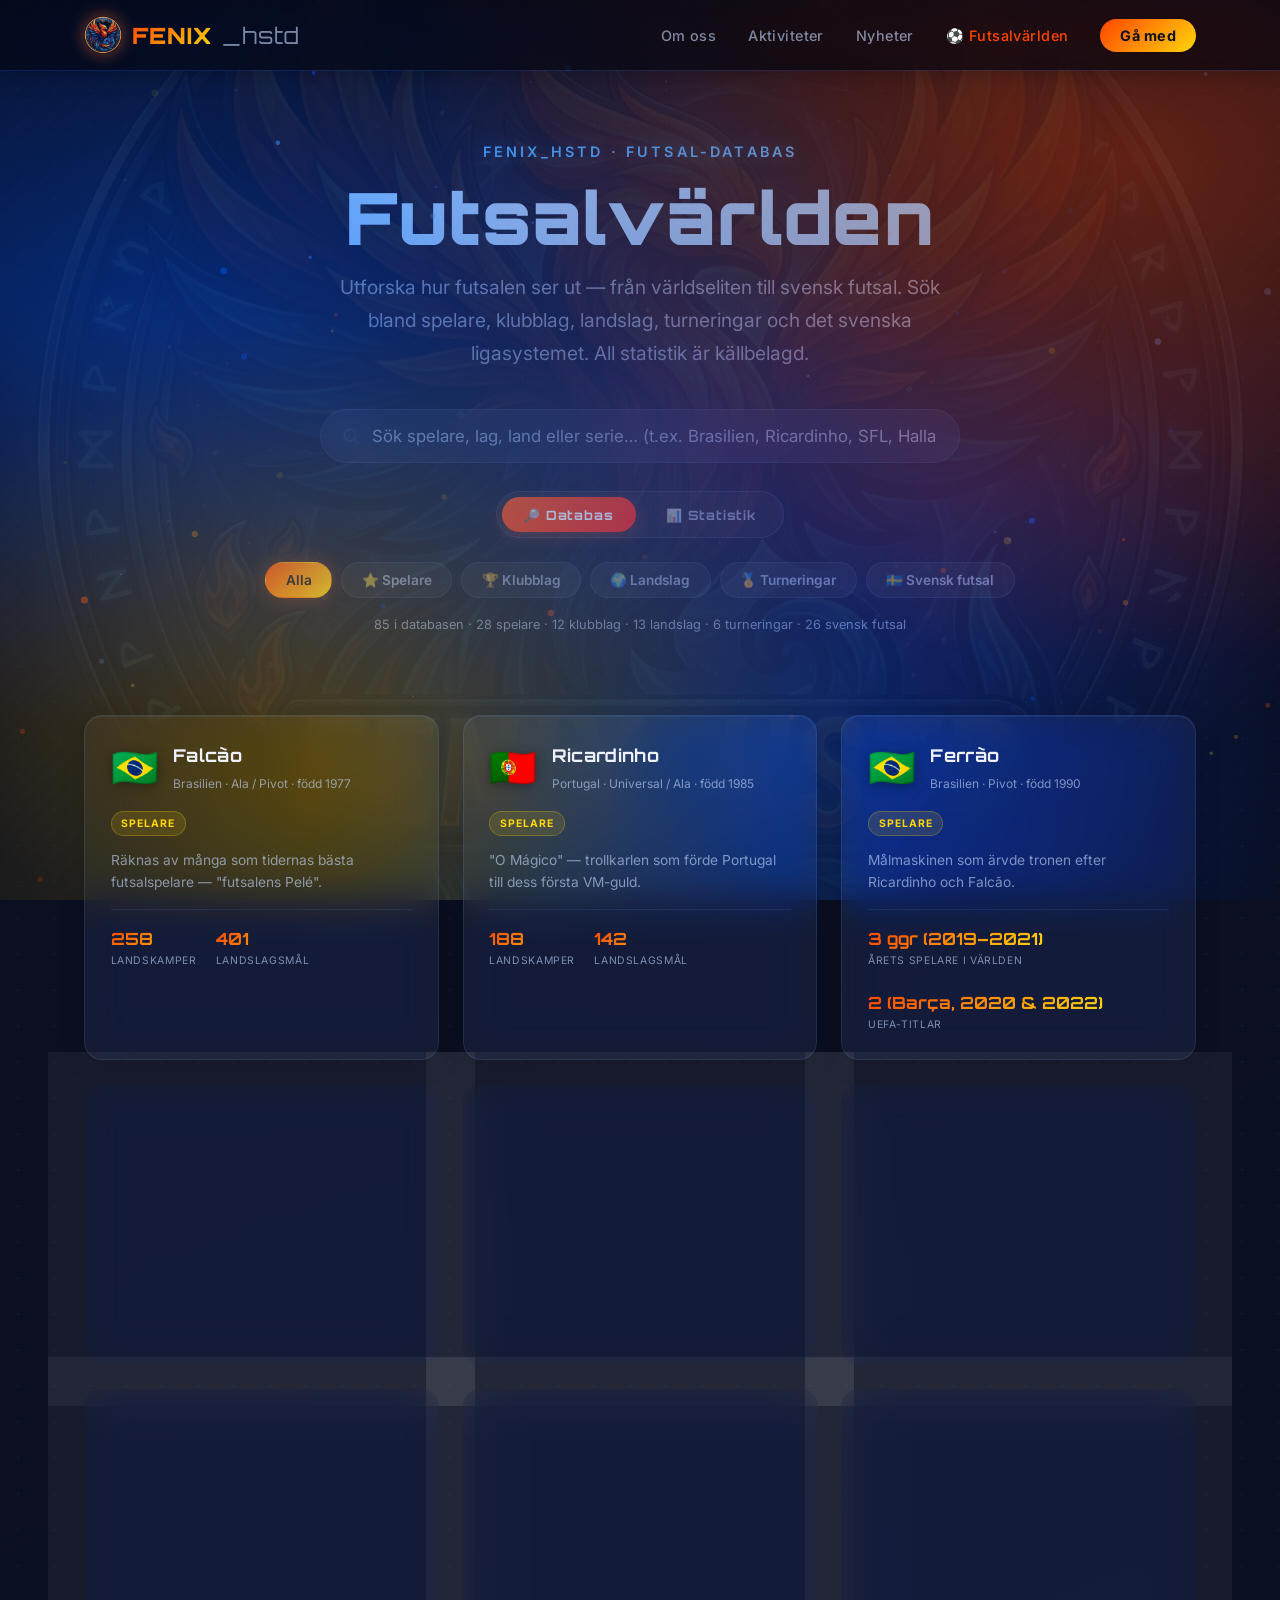
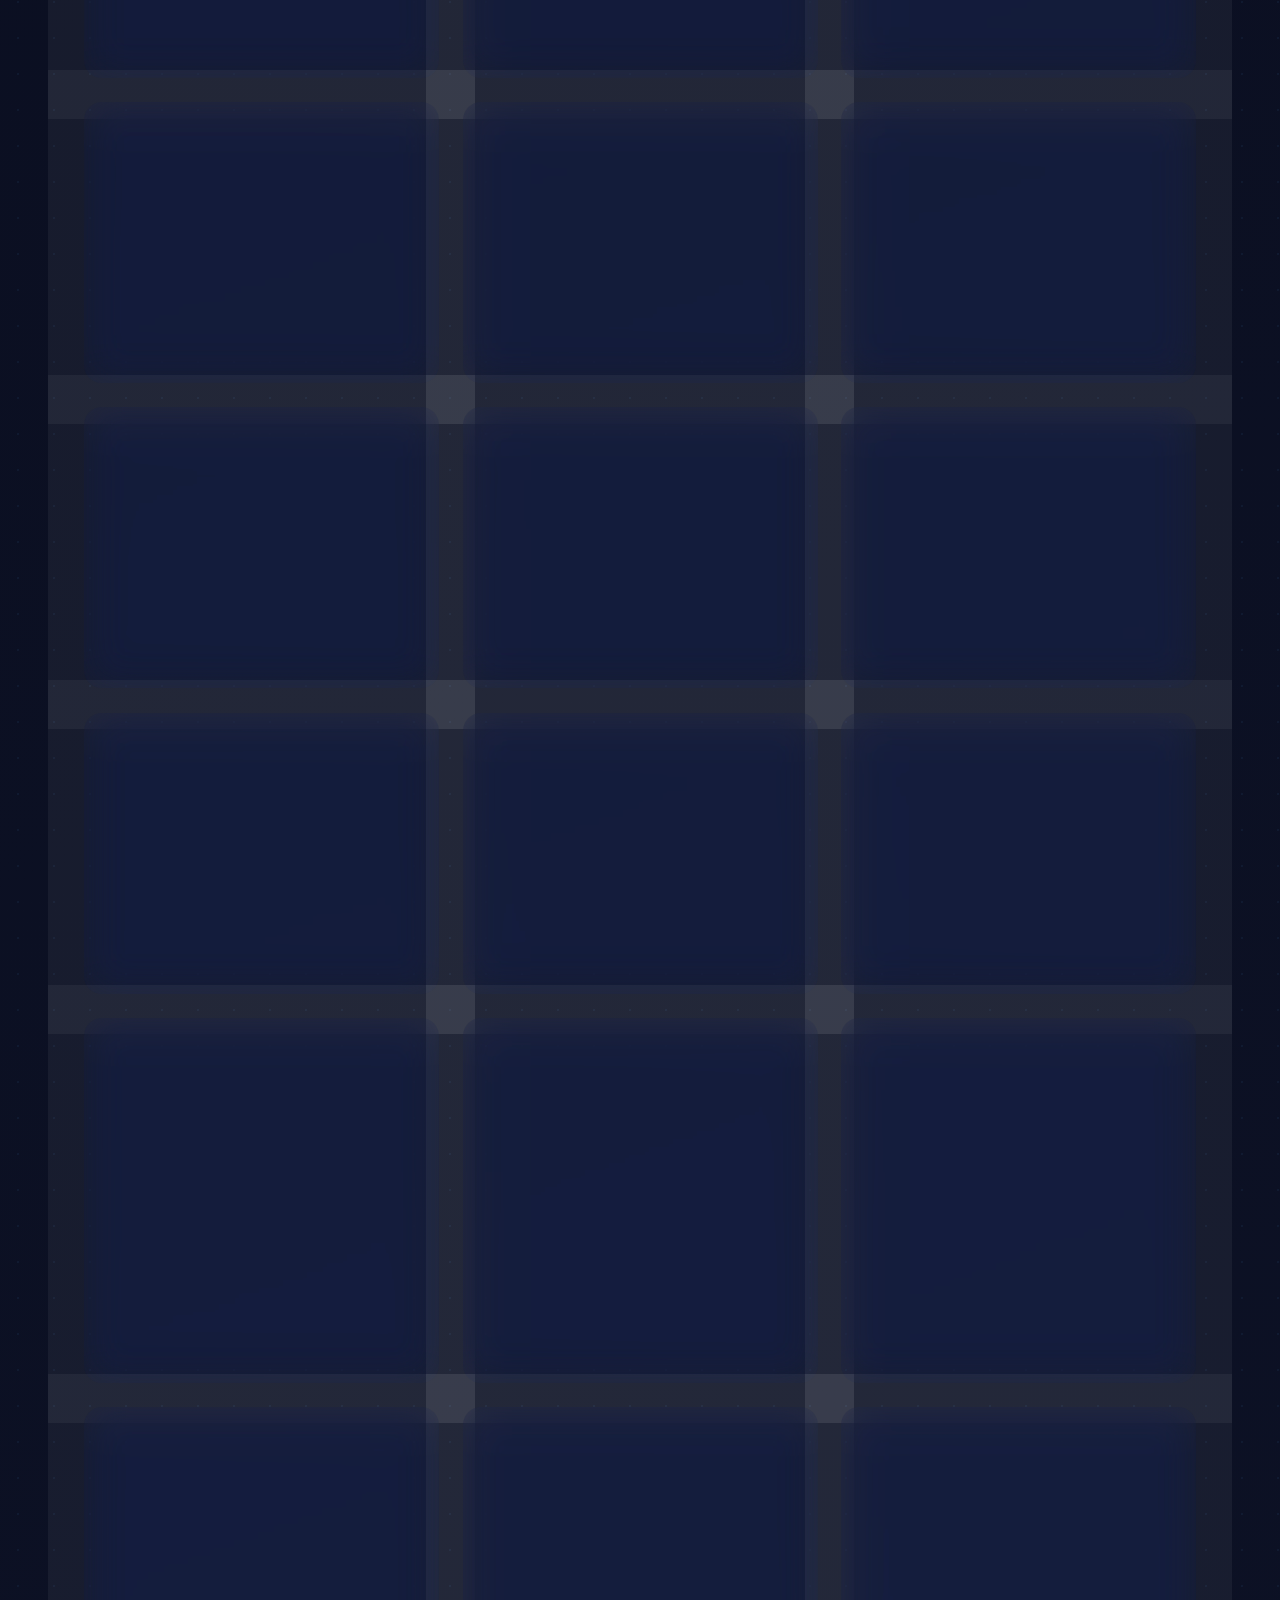
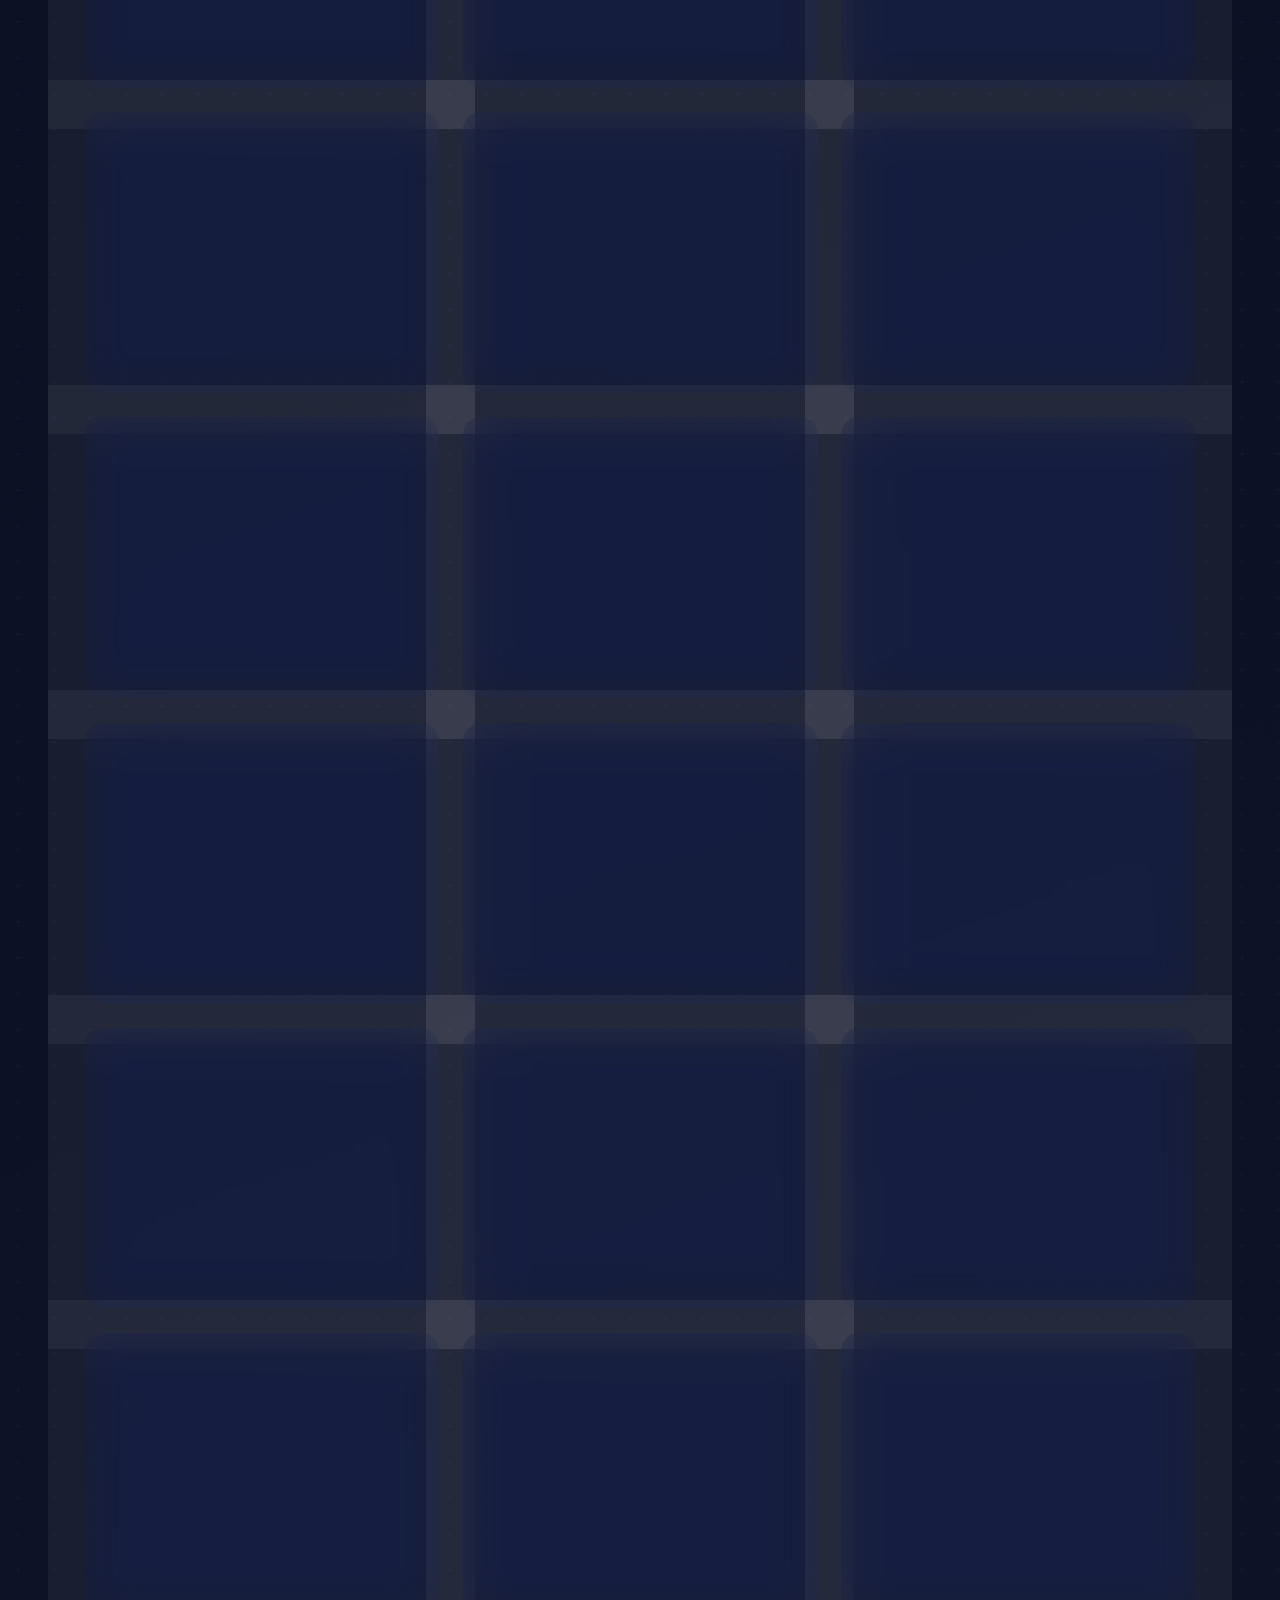
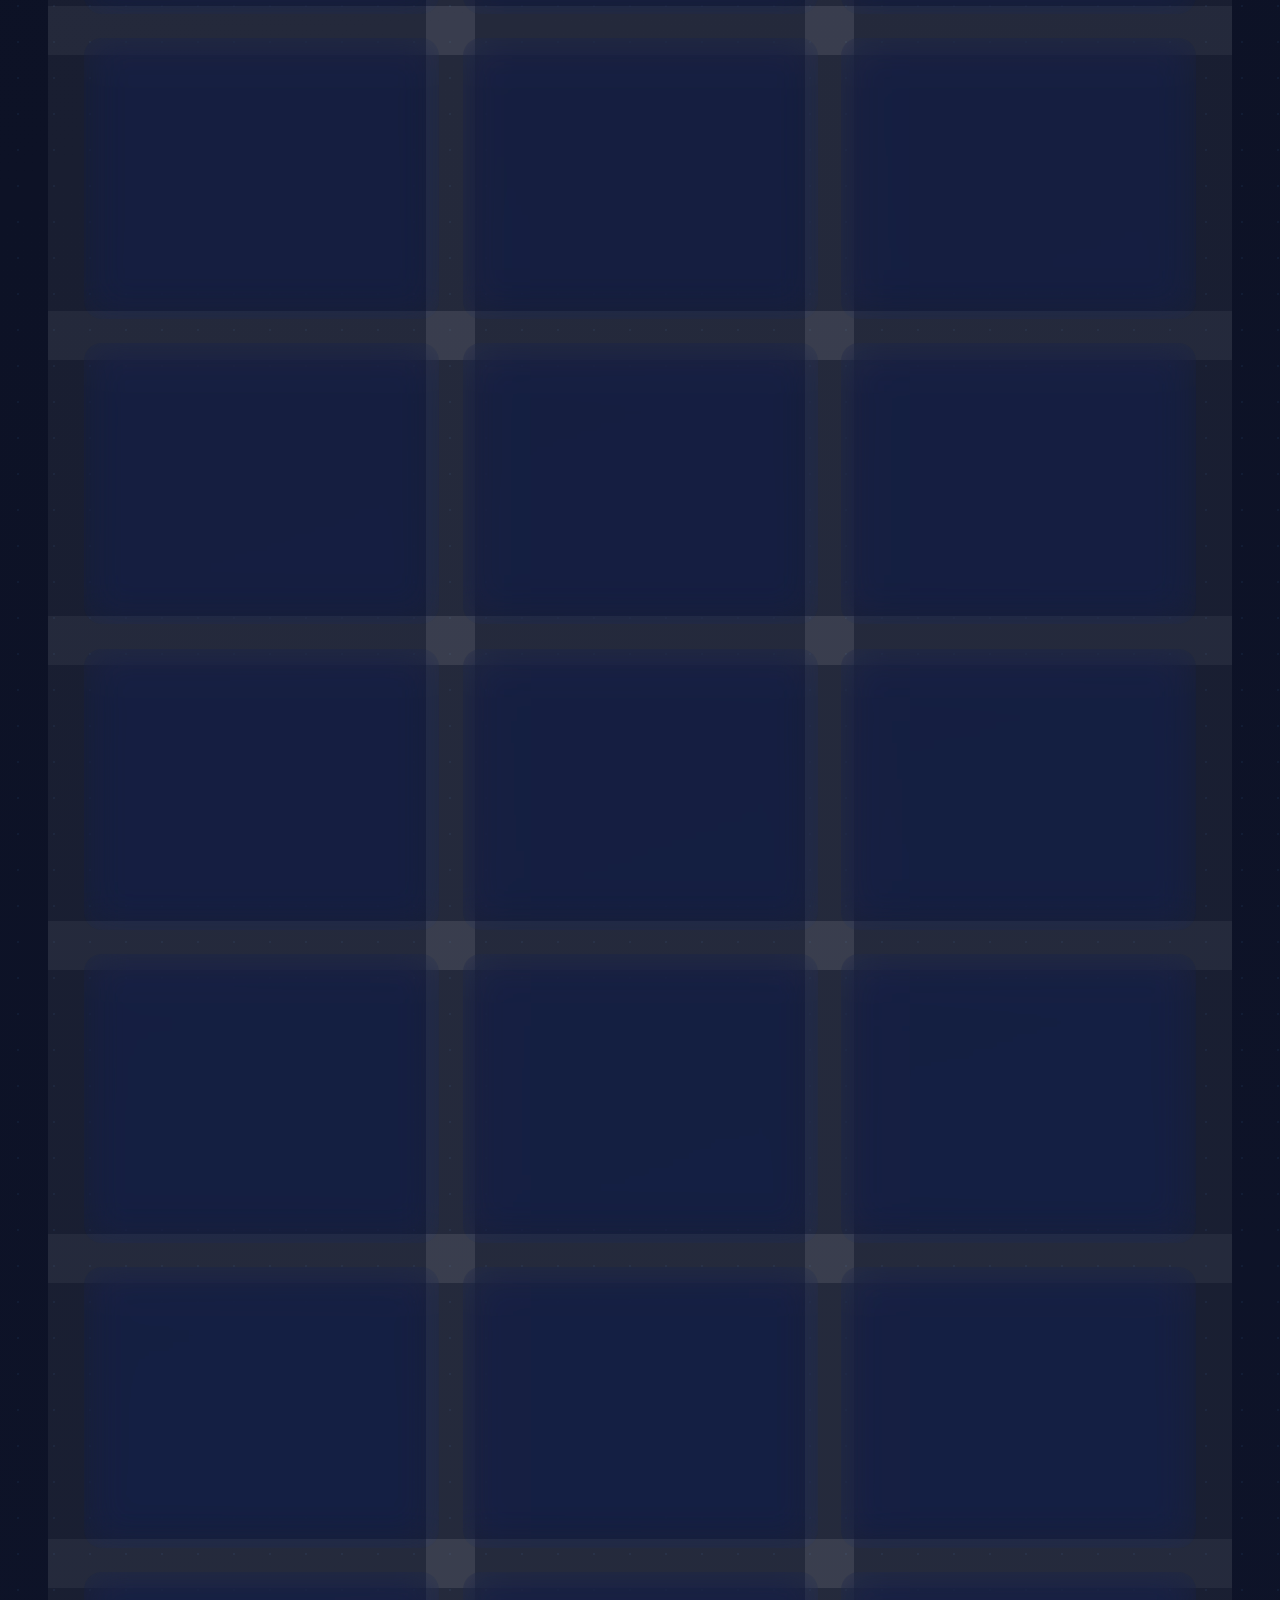
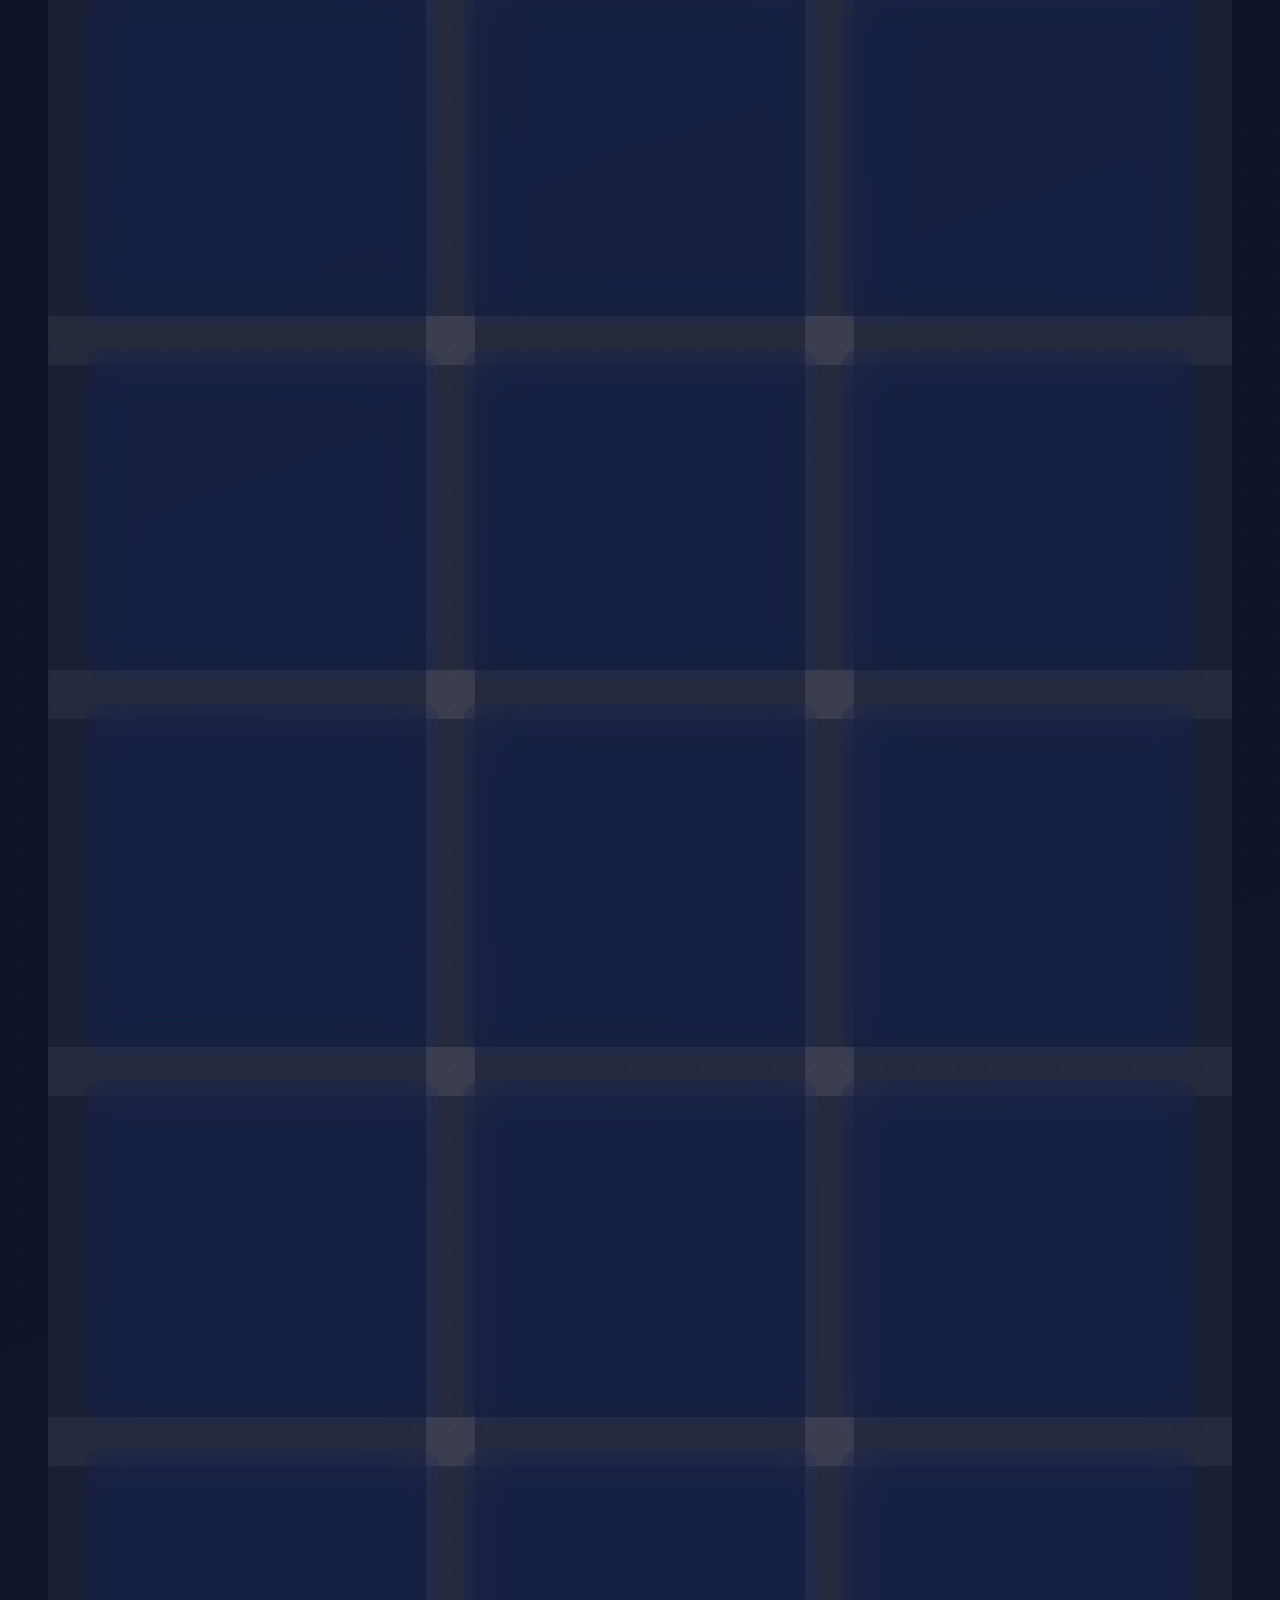
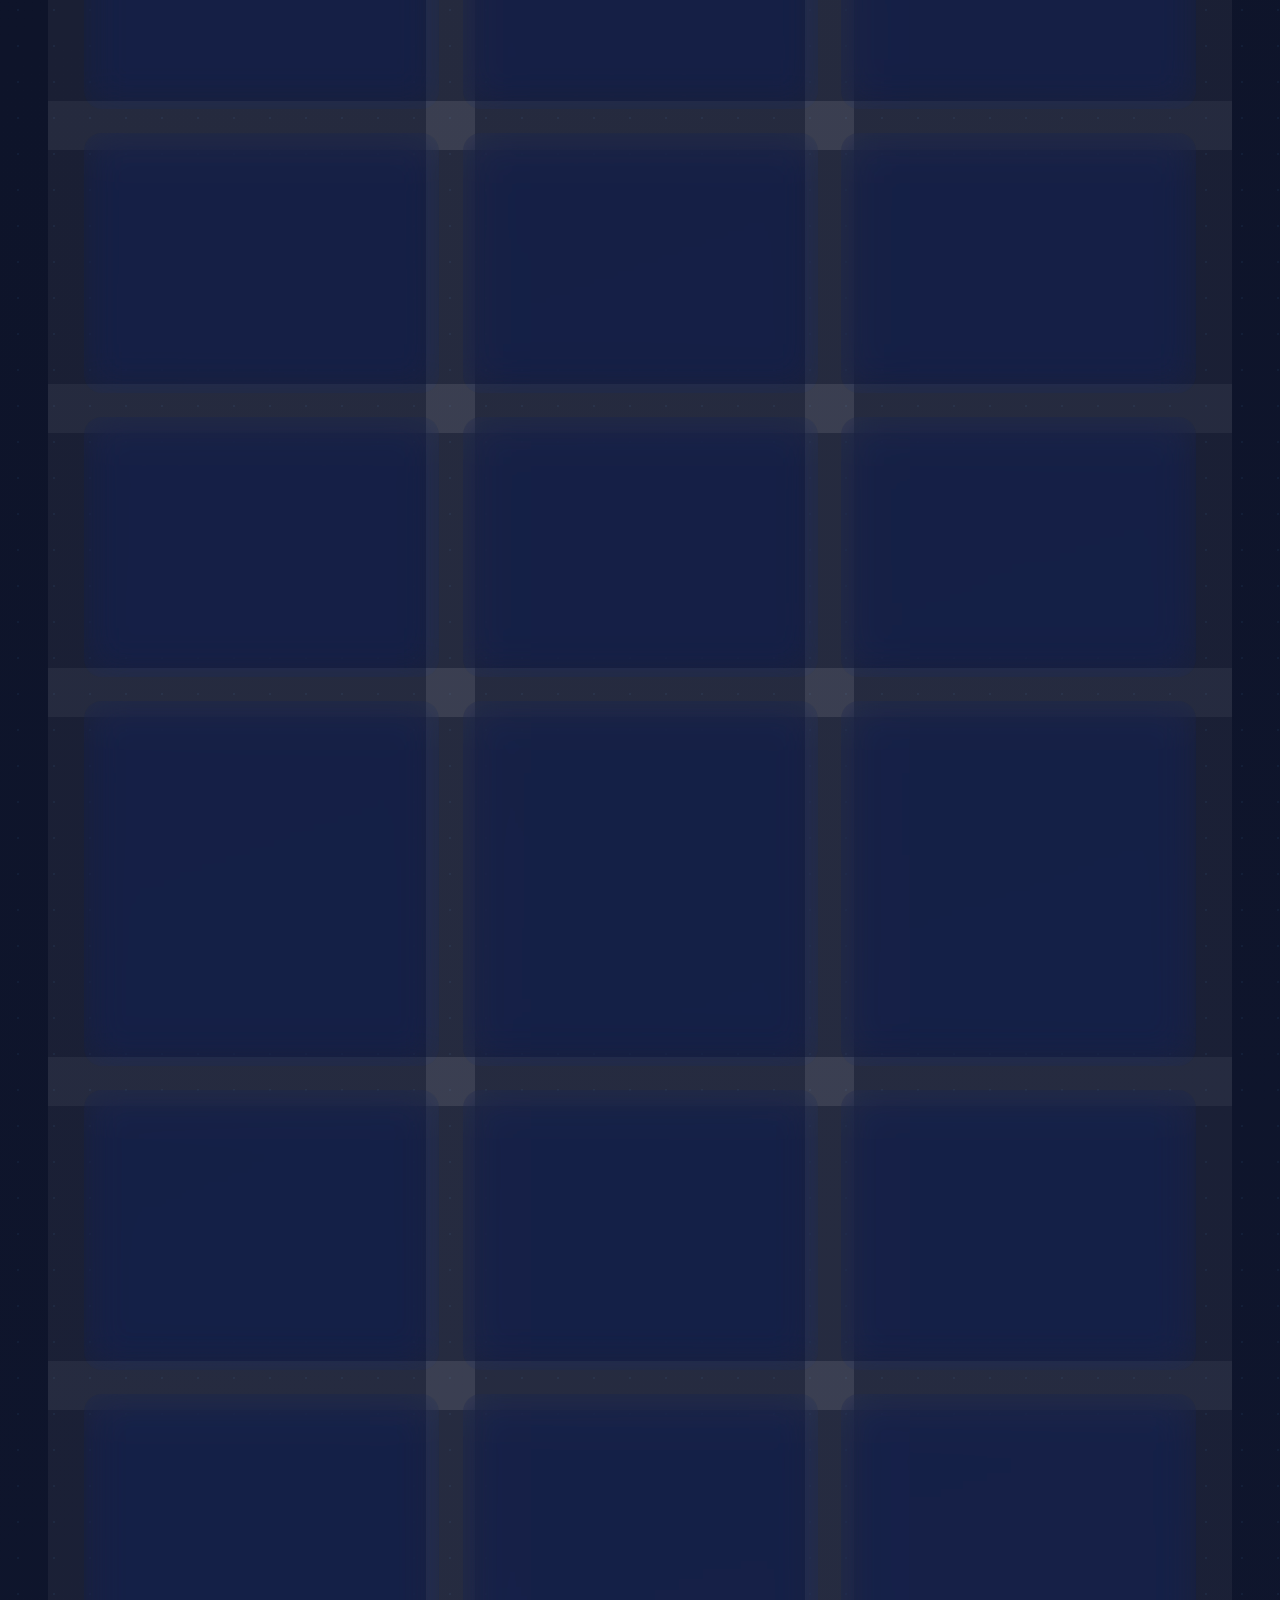
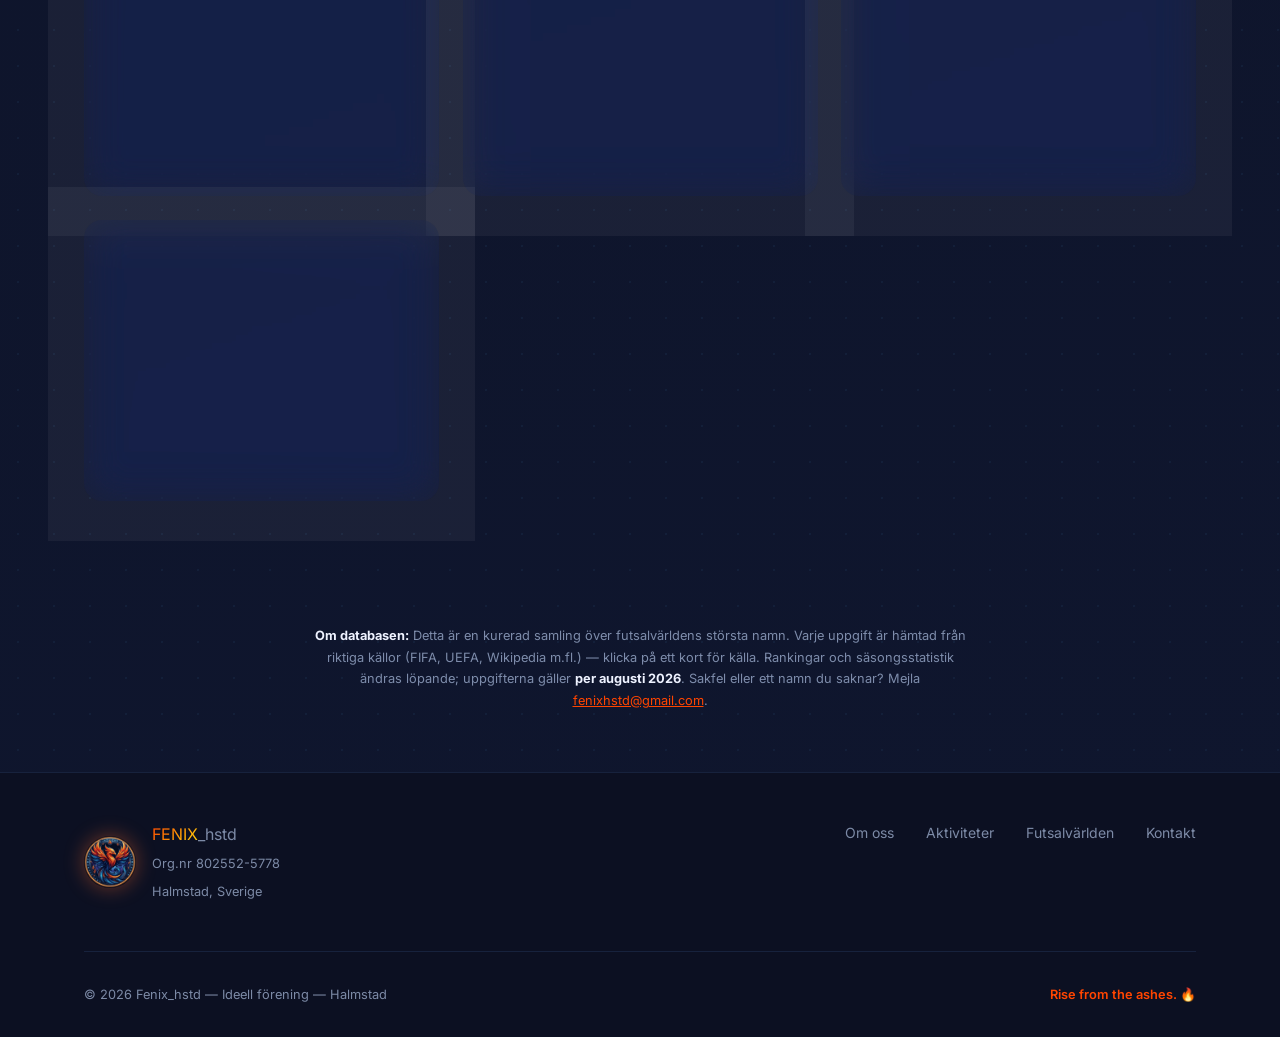
==== commit e93fddc5: "@ Futsalvarlden: klickbara genvagar pa hela futsaldelen Generaliserar nedbrytningen fran SFL till sa" ====
--- a/futsal.html
+++ b/futsal.html
@@ -485,10 +485,11 @@
       0%   { box-shadow: 0 0 0 0 rgba(255,107,43,0.55); }
       100% { box-shadow: 0 0 0 14px rgba(255,107,43,0); }
     }
-    .modal-members.flash {
+    .modal-members.flash, .modal-roster.flash, .modal-history.flash {
       border-radius: 14px;
       animation: member-flash 1s ease-out 2;
     }
+    .modal-roster, .modal-history { scroll-margin-top: 1rem; }
 
     /* ── Lag i serien (nedbrytning) ── */
     .modal-members { margin-bottom: 1.5rem; scroll-margin-top: 1rem; }
@@ -978,9 +979,18 @@
   function openModal(id) {
     const e = DATA.find(d => d.id === id);
     if (!e) return;
-    const stats = (e.stats || []).map(s => s.goto === 'members' && e.members && e.members.length
-      ? `<button class="modal-stat is-clickable" data-scroll="members" title="Visa alla ${e.members.length} lagen"><div class="v">${s.value}</div><div class="l">${s.label}</div><div class="stat-cta">Visa lagen ↓</div></button>`
-      : `<div class="modal-stat"><div class="v">${s.value}</div><div class="l">${s.label}</div></div>`).join('');
+    const GOTO_CFG = {
+      members: { sel: '.modal-members', cta: e.type === 'turnering' ? 'Visa mästarna ↓' : 'Visa lagen ↓', has: () => e.members && e.members.length },
+      squad:   { sel: '.modal-roster',  cta: 'Visa truppen ↓', has: () => e.squad && e.squad.length },
+      history: { sel: '.modal-history', cta: 'Visa historiken ↓', has: () => e.history && e.history.length }
+    };
+    const stats = (e.stats || []).map(s => {
+      const cfg = s.goto && GOTO_CFG[s.goto];
+      if (cfg && cfg.has()) {
+        return `<button class="modal-stat is-clickable" data-scroll="${s.goto}"><div class="v">${s.value}</div><div class="l">${s.label}</div><div class="stat-cta">${cfg.cta}</div></button>`;
+      }
+      return `<div class="modal-stat"><div class="v">${s.value}</div><div class="l">${s.label}</div></div>`;
+    }).join('');
     const facts = (e.facts || []).map(f => `<li>${linkify(f, e.id)}</li>`).join('');
     const history = (e.history || []).map(h => `<div class="hist-row"><span class="hist-year">${h.year}</span><span class="hist-champ">${linkify(h.champ, e.id)}</span><span class="hist-res">${h.result}</span></div>`).join('');
     /* Lag i serien — klickbar nedbrytning */
@@ -997,7 +1007,7 @@
           </button>`;
       }).join('');
       membersHTML = `<div class="modal-members">
-          <h4>Lag i serien (${e.members.length})${e.membersNote ? ' — ' + e.membersNote : ''}</h4>
+          <h4>${e.type === 'turnering' ? 'Mästare' : 'Lag i serien'} (${e.members.length})${e.membersNote ? ' — ' + e.membersNote : ''}</h4>
           <div class="member-list">${items}</div>
         </div>`;
     }
@@ -1063,10 +1073,11 @@
     document.getElementById('modal-close').addEventListener('click', closeModal);
     modal.querySelectorAll('.rel-chip, .inline-link, .roster-item[data-goto], .member-item[data-goto]').forEach(c => c.addEventListener('click', () => openModal(c.dataset.goto)));
 
-    /* Klick på statistikrutan hoppar till laglistan */
-    modal.querySelectorAll('.modal-stat[data-scroll="members"]').forEach(function (btn) {
+    /* Klick på en statistikruta hoppar till rätt avsnitt */
+    var SCROLL_SEL = { members: '.modal-members', squad: '.modal-roster', history: '.modal-history' };
+    modal.querySelectorAll('.modal-stat[data-scroll]').forEach(function (btn) {
       btn.addEventListener('click', function () {
-        var target = modal.querySelector('.modal-members');
+        var target = modal.querySelector(SCROLL_SEL[btn.dataset.scroll]);
         if (!target) return;
         target.scrollIntoView({ behavior: 'smooth', block: 'start' });
         target.classList.remove('flash');
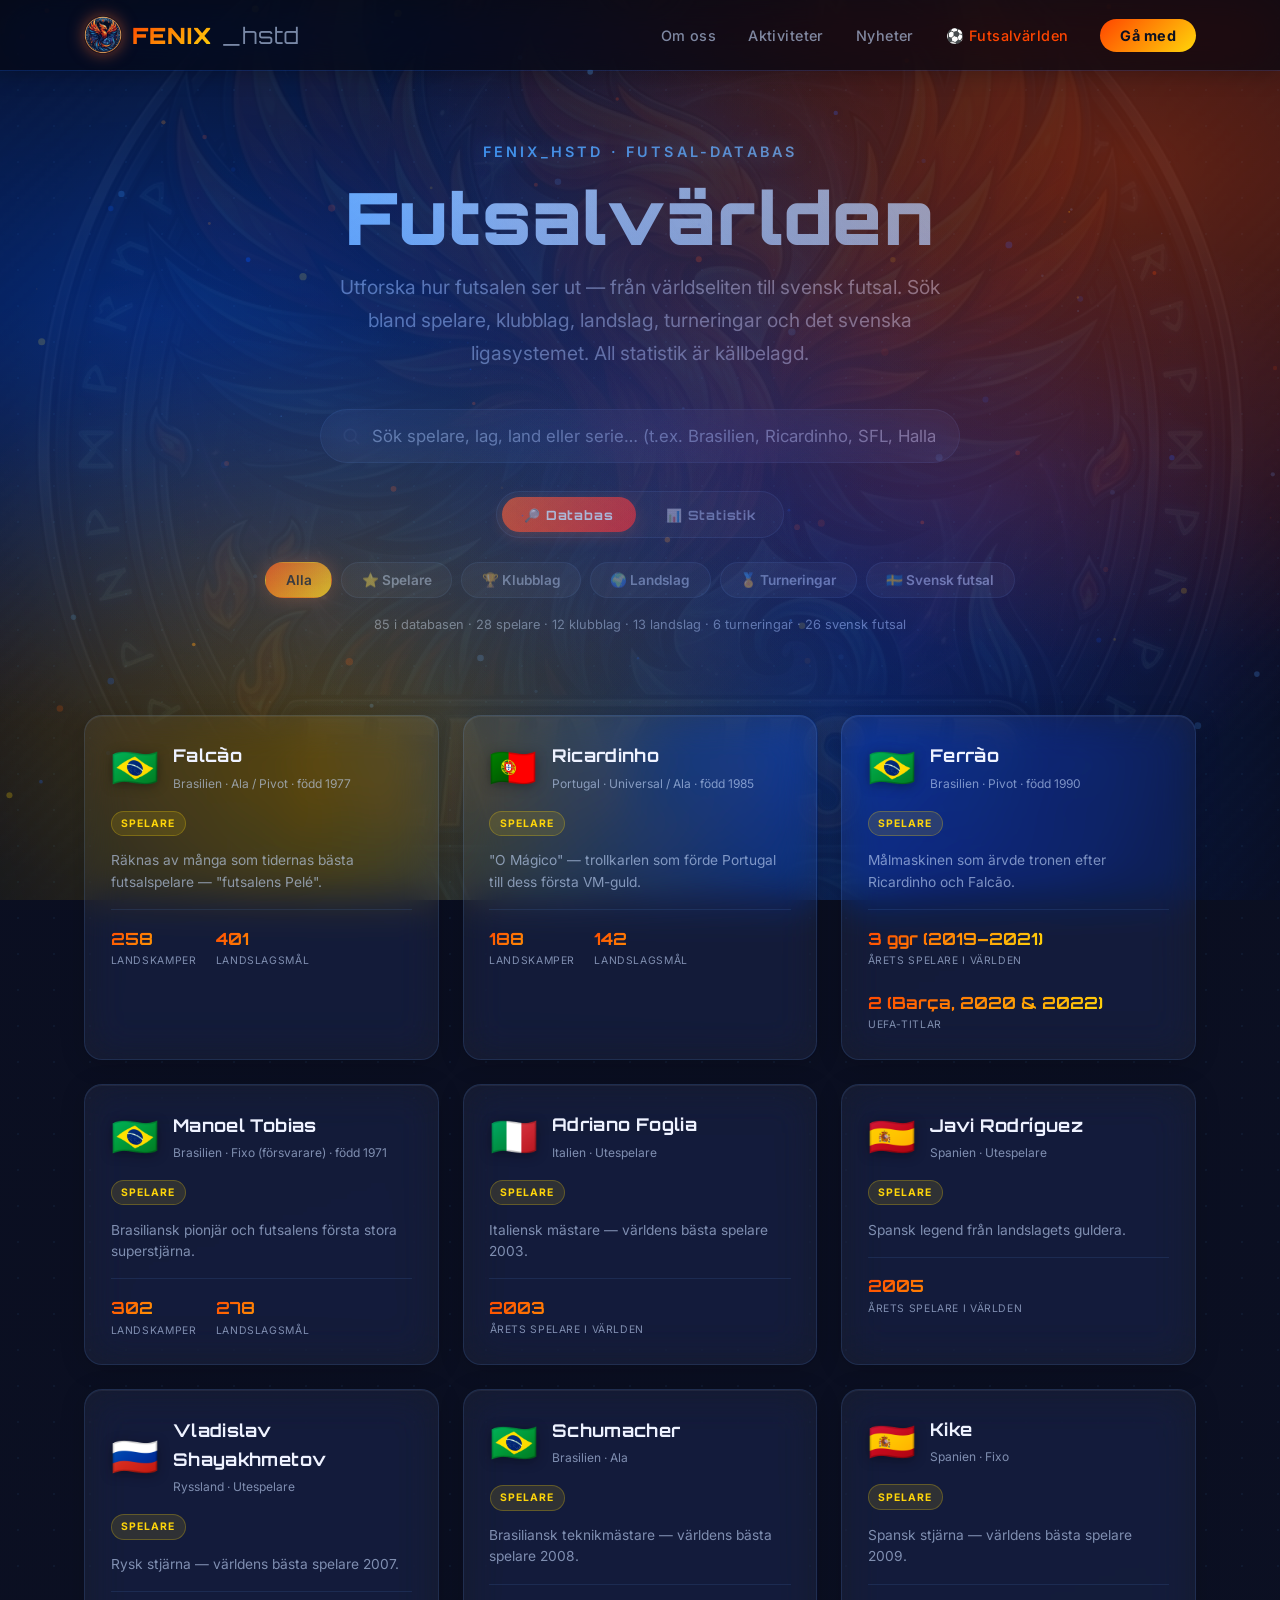
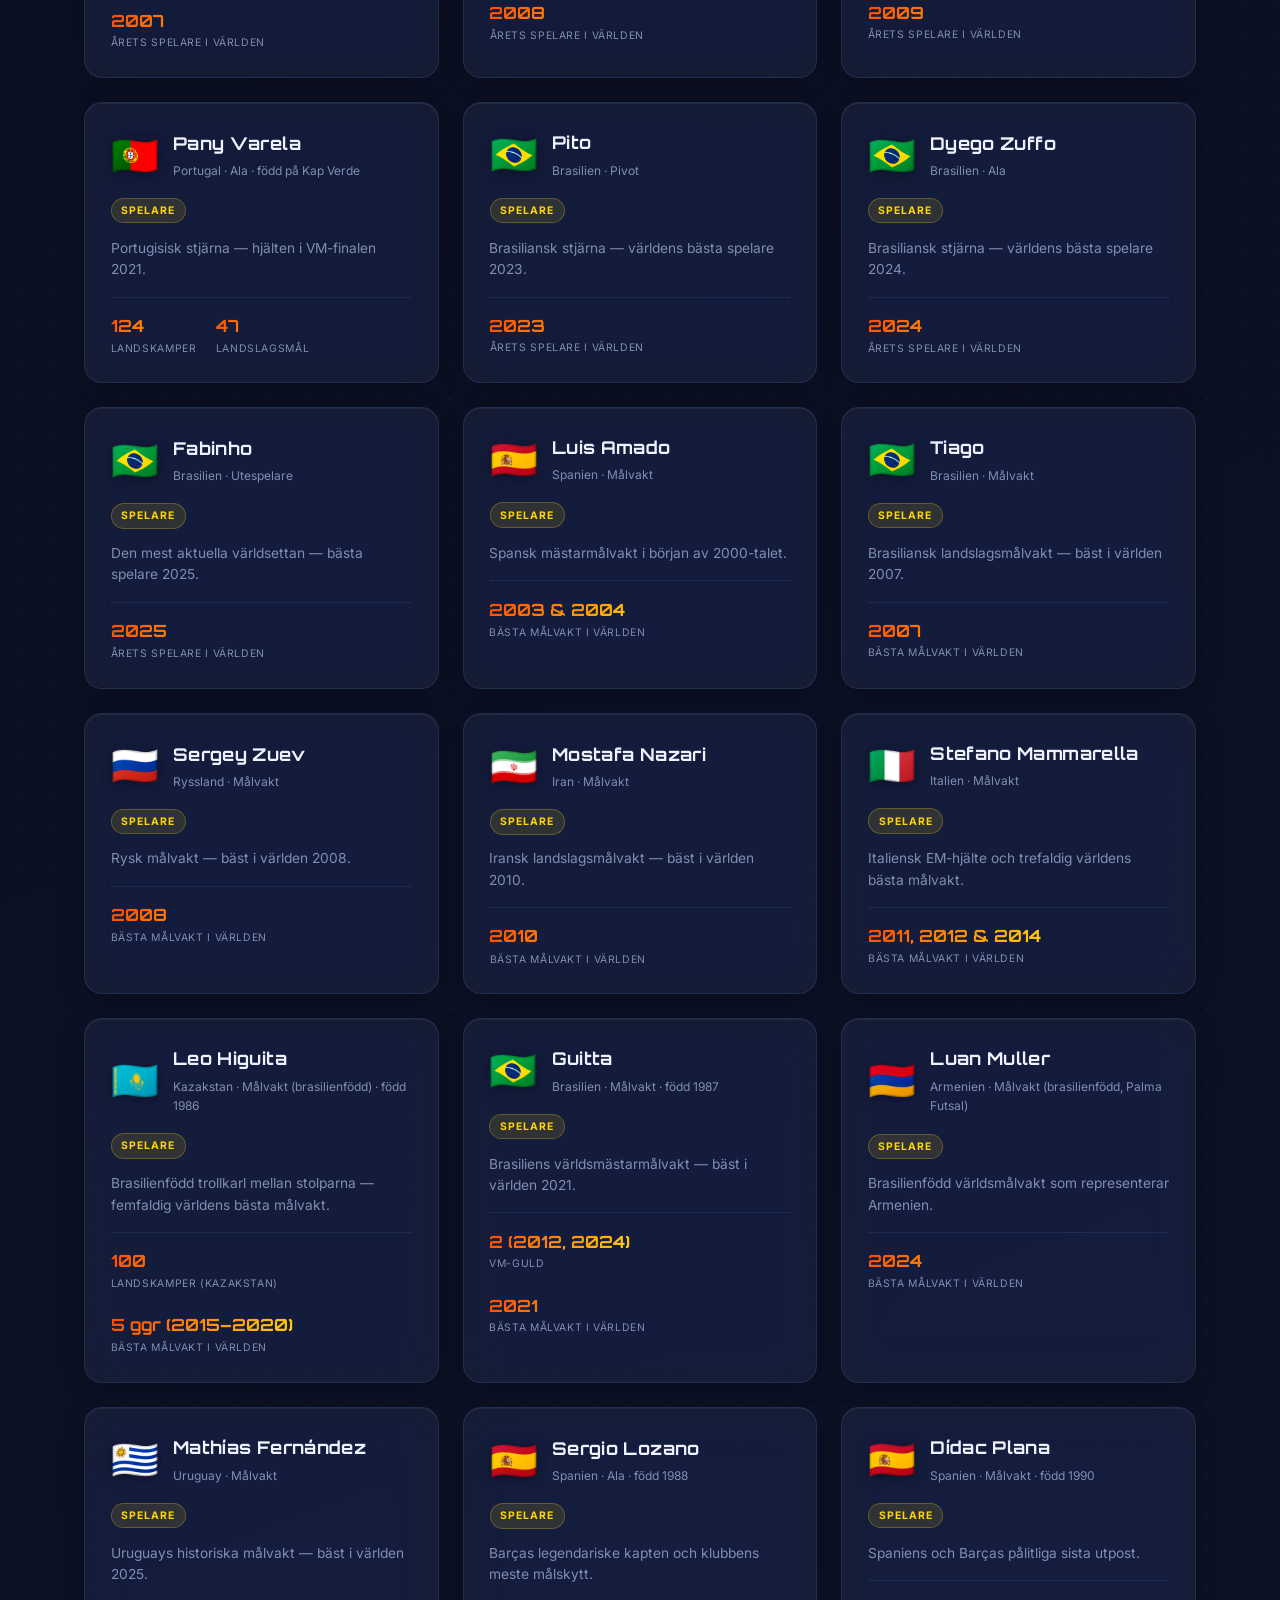
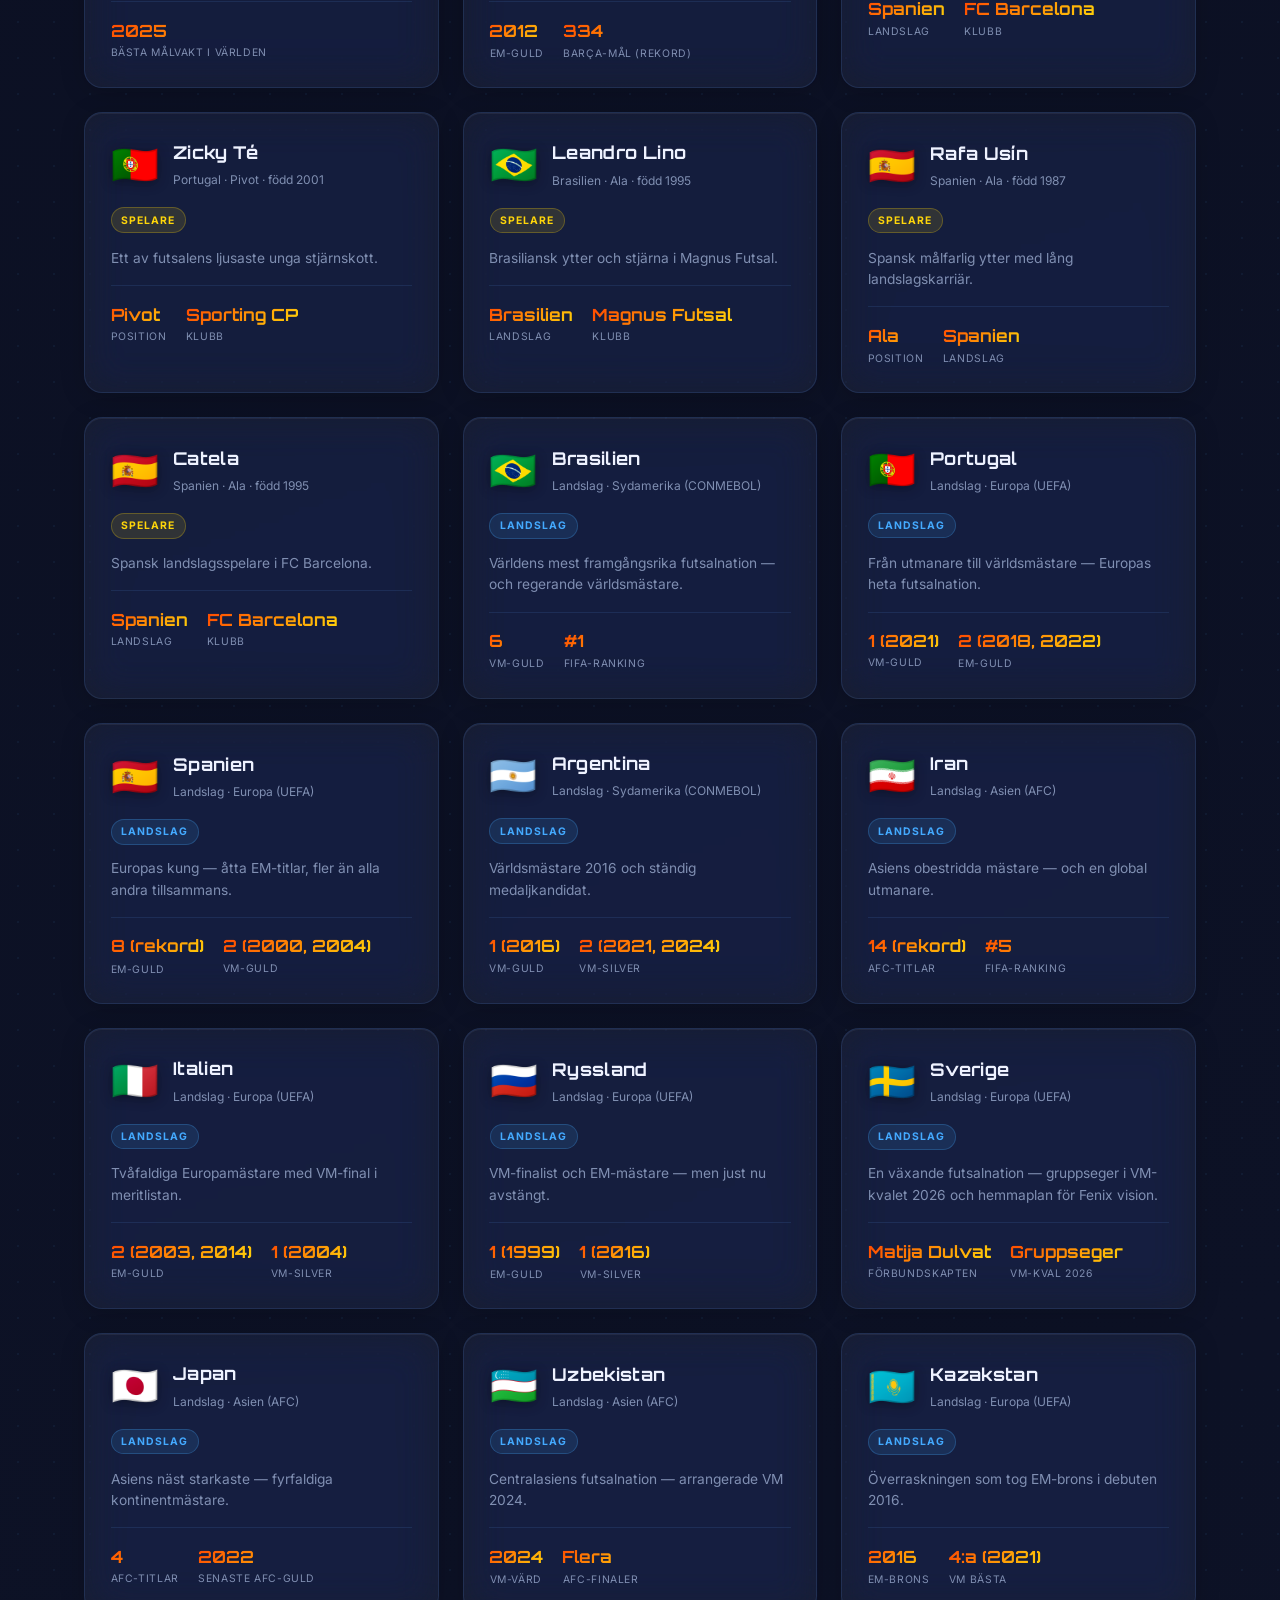
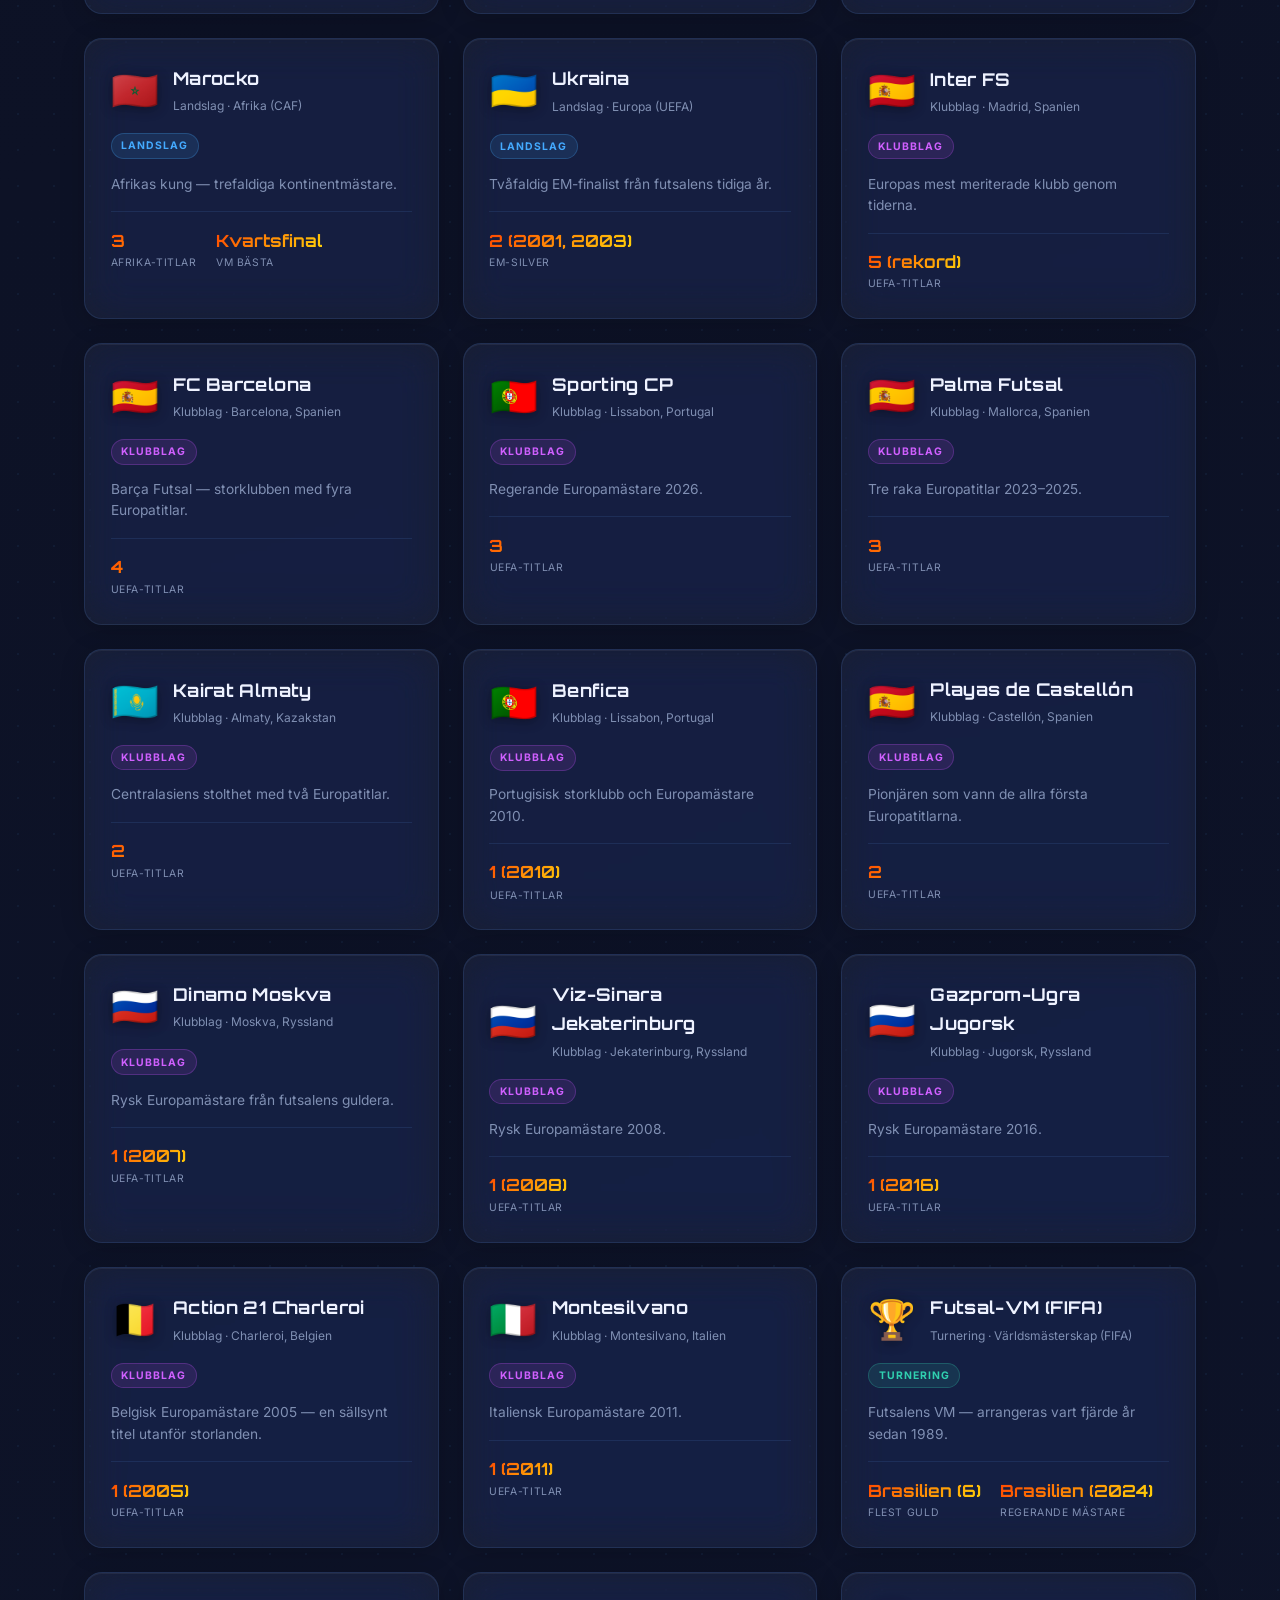
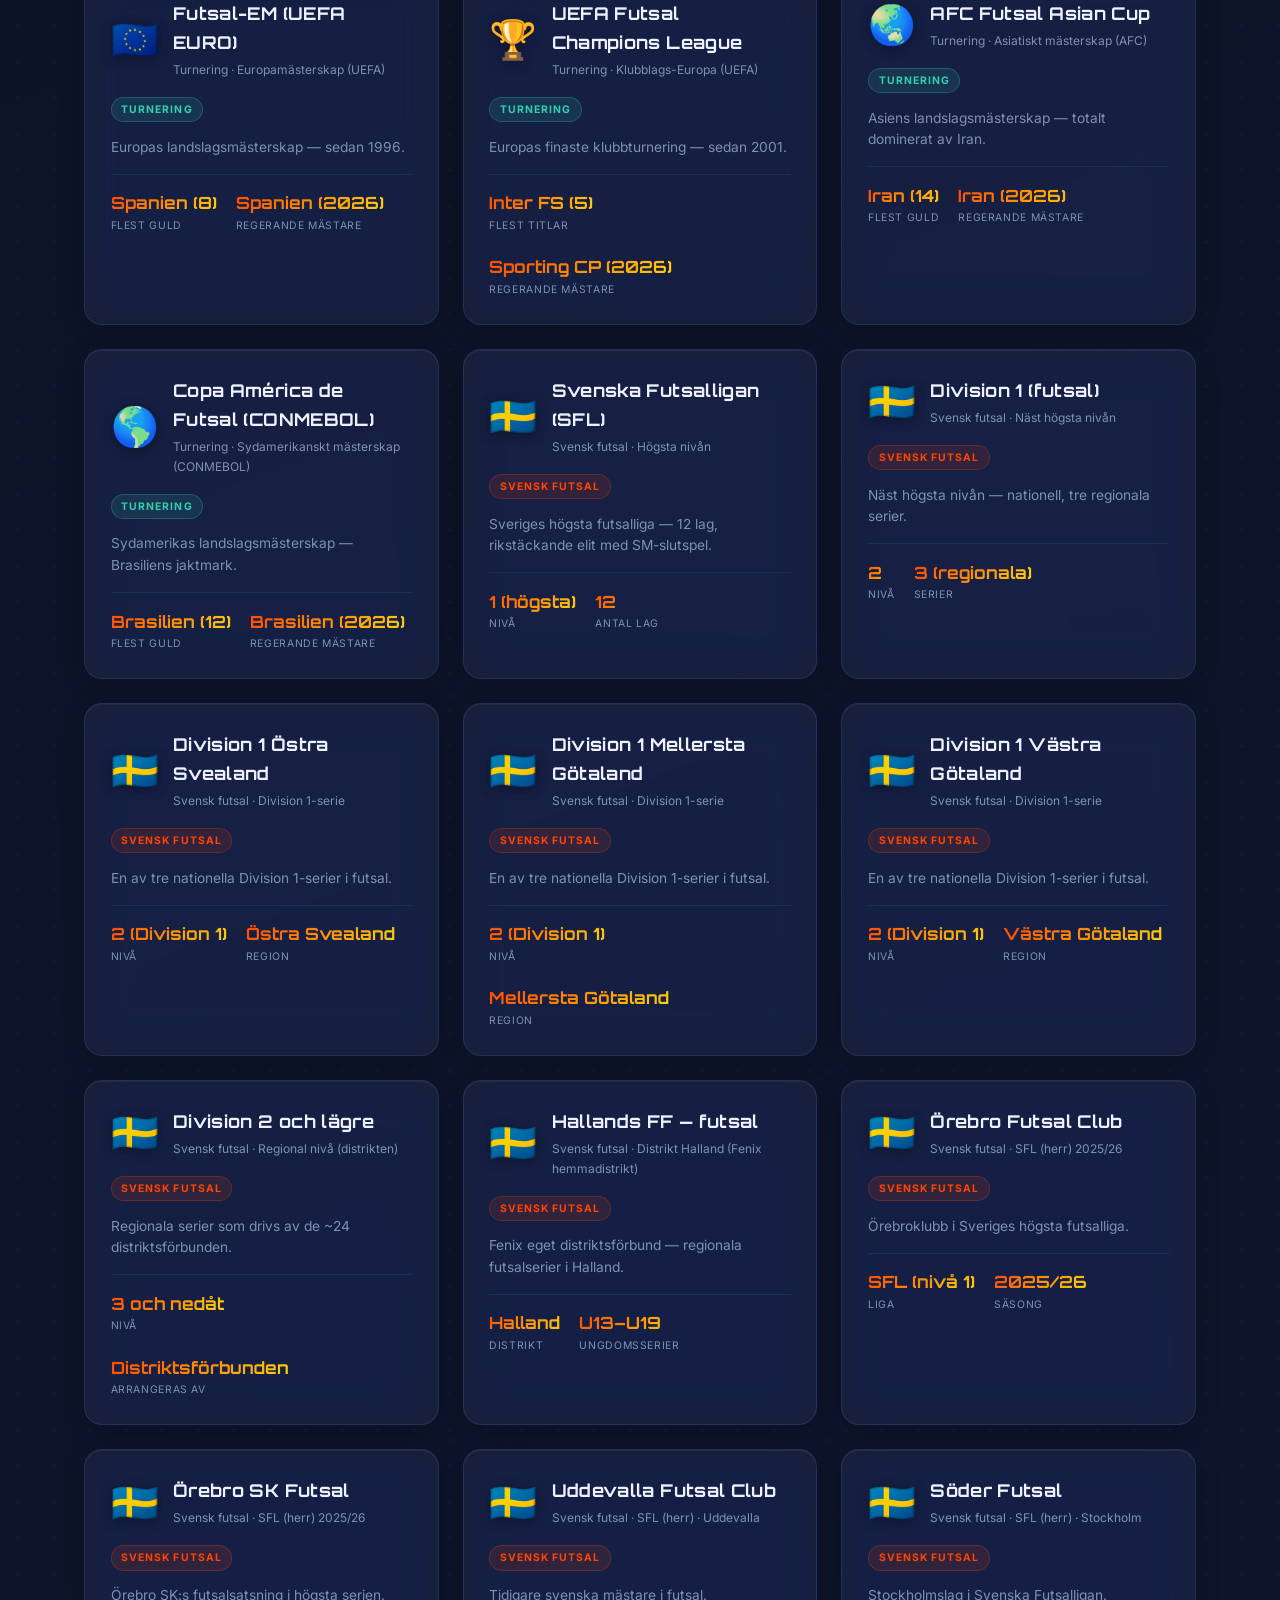
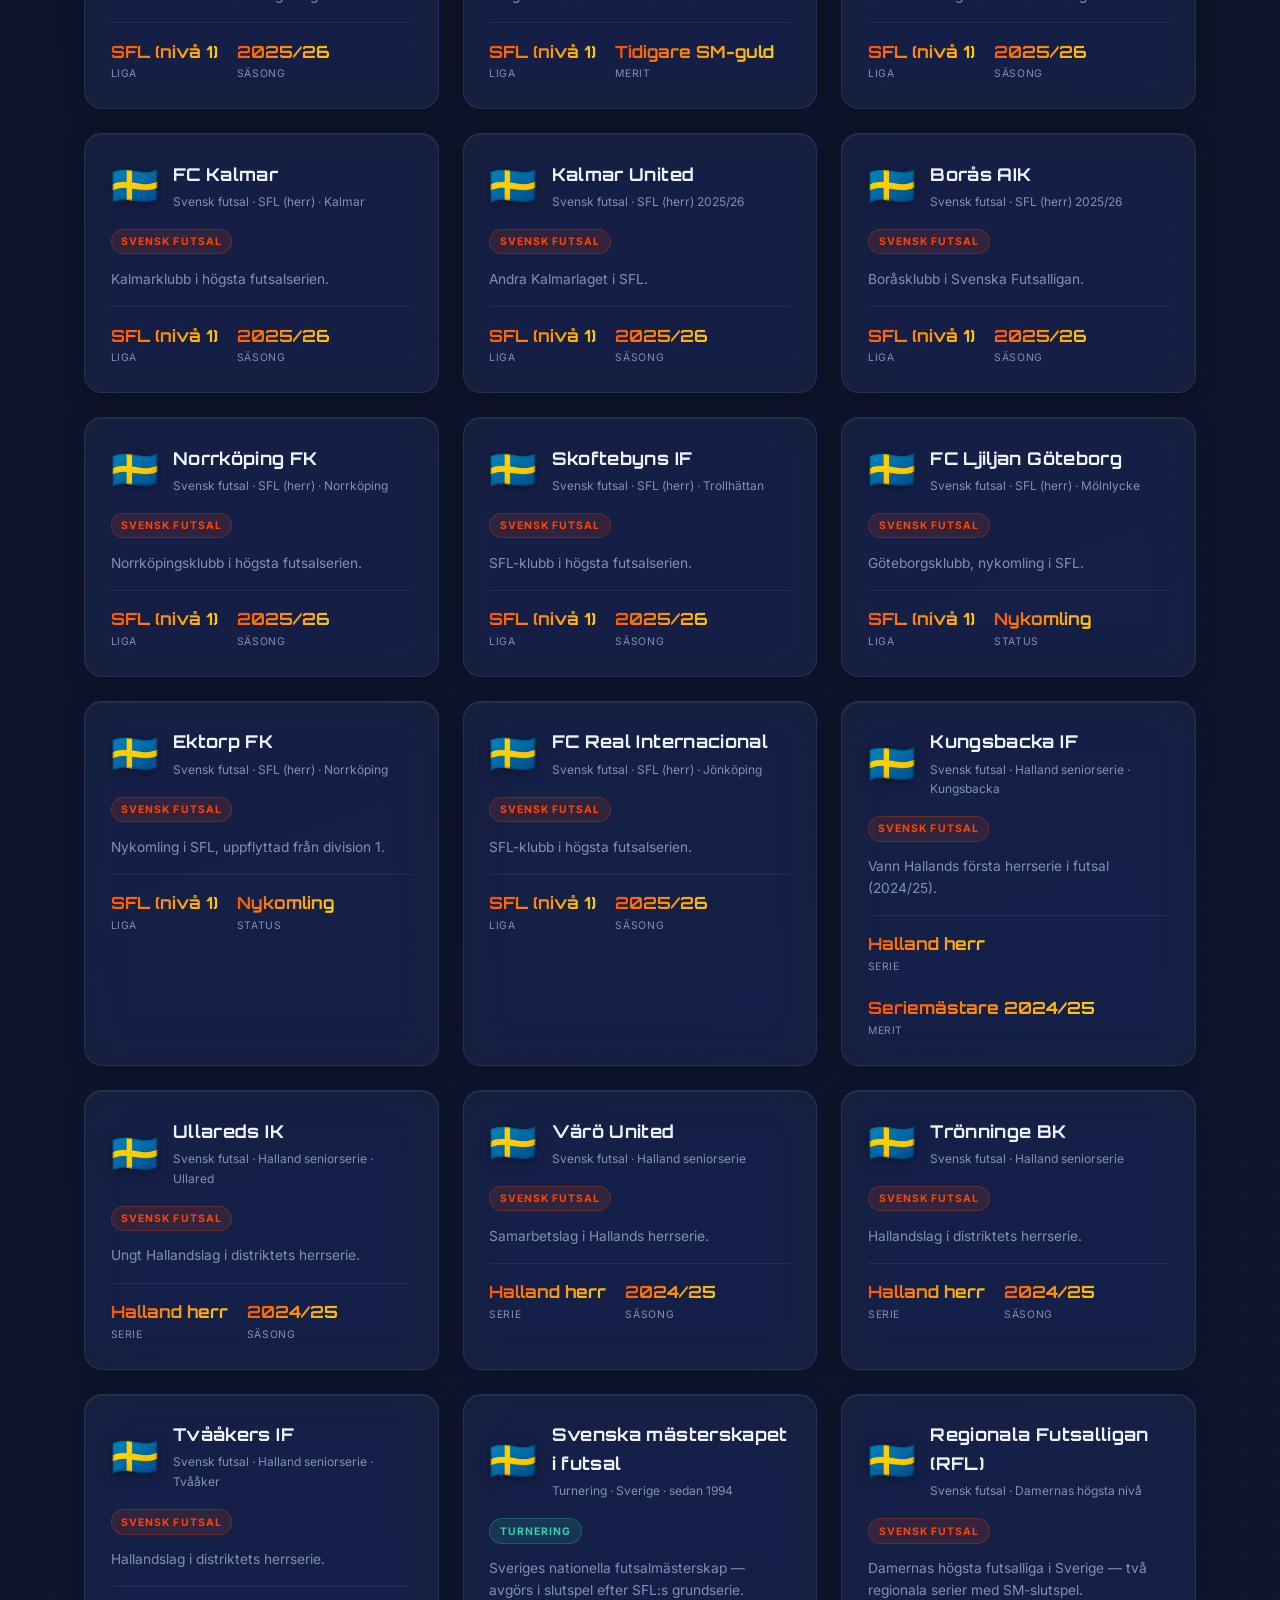
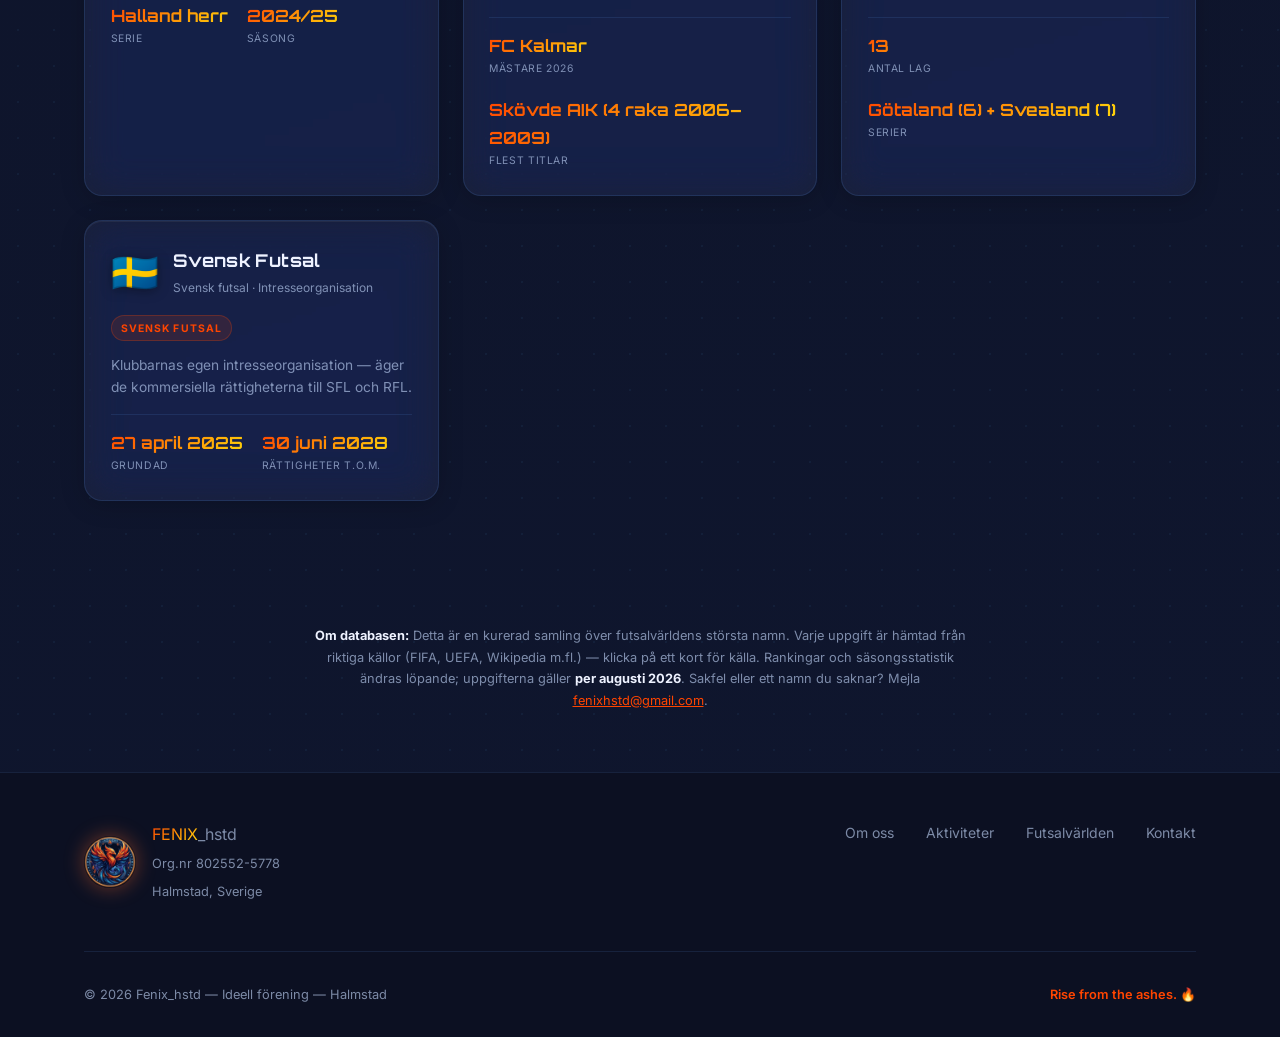
==== commit 53d4d30b: "@ Futsalvarlden: alla flikar kompletta — meriter, lankar och genvagar Klubblag (12) — flikens svagas" ====
--- a/futsal.html
+++ b/futsal.html
@@ -984,13 +984,22 @@
       squad:   { sel: '.modal-roster',  cta: 'Visa truppen ↓', has: () => e.squad && e.squad.length },
       history: { sel: '.modal-history', cta: 'Visa historiken ↓', has: () => e.history && e.history.length }
     };
-    const stats = (e.stats || []).map(s => {
+    let stats = (e.stats || []).map(s => {
       const cfg = s.goto && GOTO_CFG[s.goto];
       if (cfg && cfg.has()) {
         return `<button class="modal-stat is-clickable" data-scroll="${s.goto}"><div class="v">${s.value}</div><div class="l">${s.label}</div><div class="stat-cta">${cfg.cta}</div></button>`;
       }
       return `<div class="modal-stat"><div class="v">${s.value}</div><div class="l">${s.label}</div></div>`;
     }).join('');
+
+    /* Klubbar utan egen trupp: genväg till spelarna som härleds ur databasen */
+    const hasGoto = (e.stats || []).some(s => s.goto);
+    if (!hasGoto && !e.squad) {
+      const autoRoster = (typeof rosterOf === 'function') ? rosterOf(e) : [];
+      if (autoRoster && autoRoster.length) {
+        stats += `<button class="modal-stat is-clickable" data-scroll="squad"><div class="v">${autoRoster.length}</div><div class="l">Spelare i databasen</div><div class="stat-cta">Visa spelarna ↓</div></button>`;
+      }
+    }
     const facts = (e.facts || []).map(f => `<li>${linkify(f, e.id)}</li>`).join('');
     const history = (e.history || []).map(h => `<div class="hist-row"><span class="hist-year">${h.year}</span><span class="hist-champ">${linkify(h.champ, e.id)}</span><span class="hist-res">${h.result}</span></div>`).join('');
     /* Lag i serien — klickbar nedbrytning */
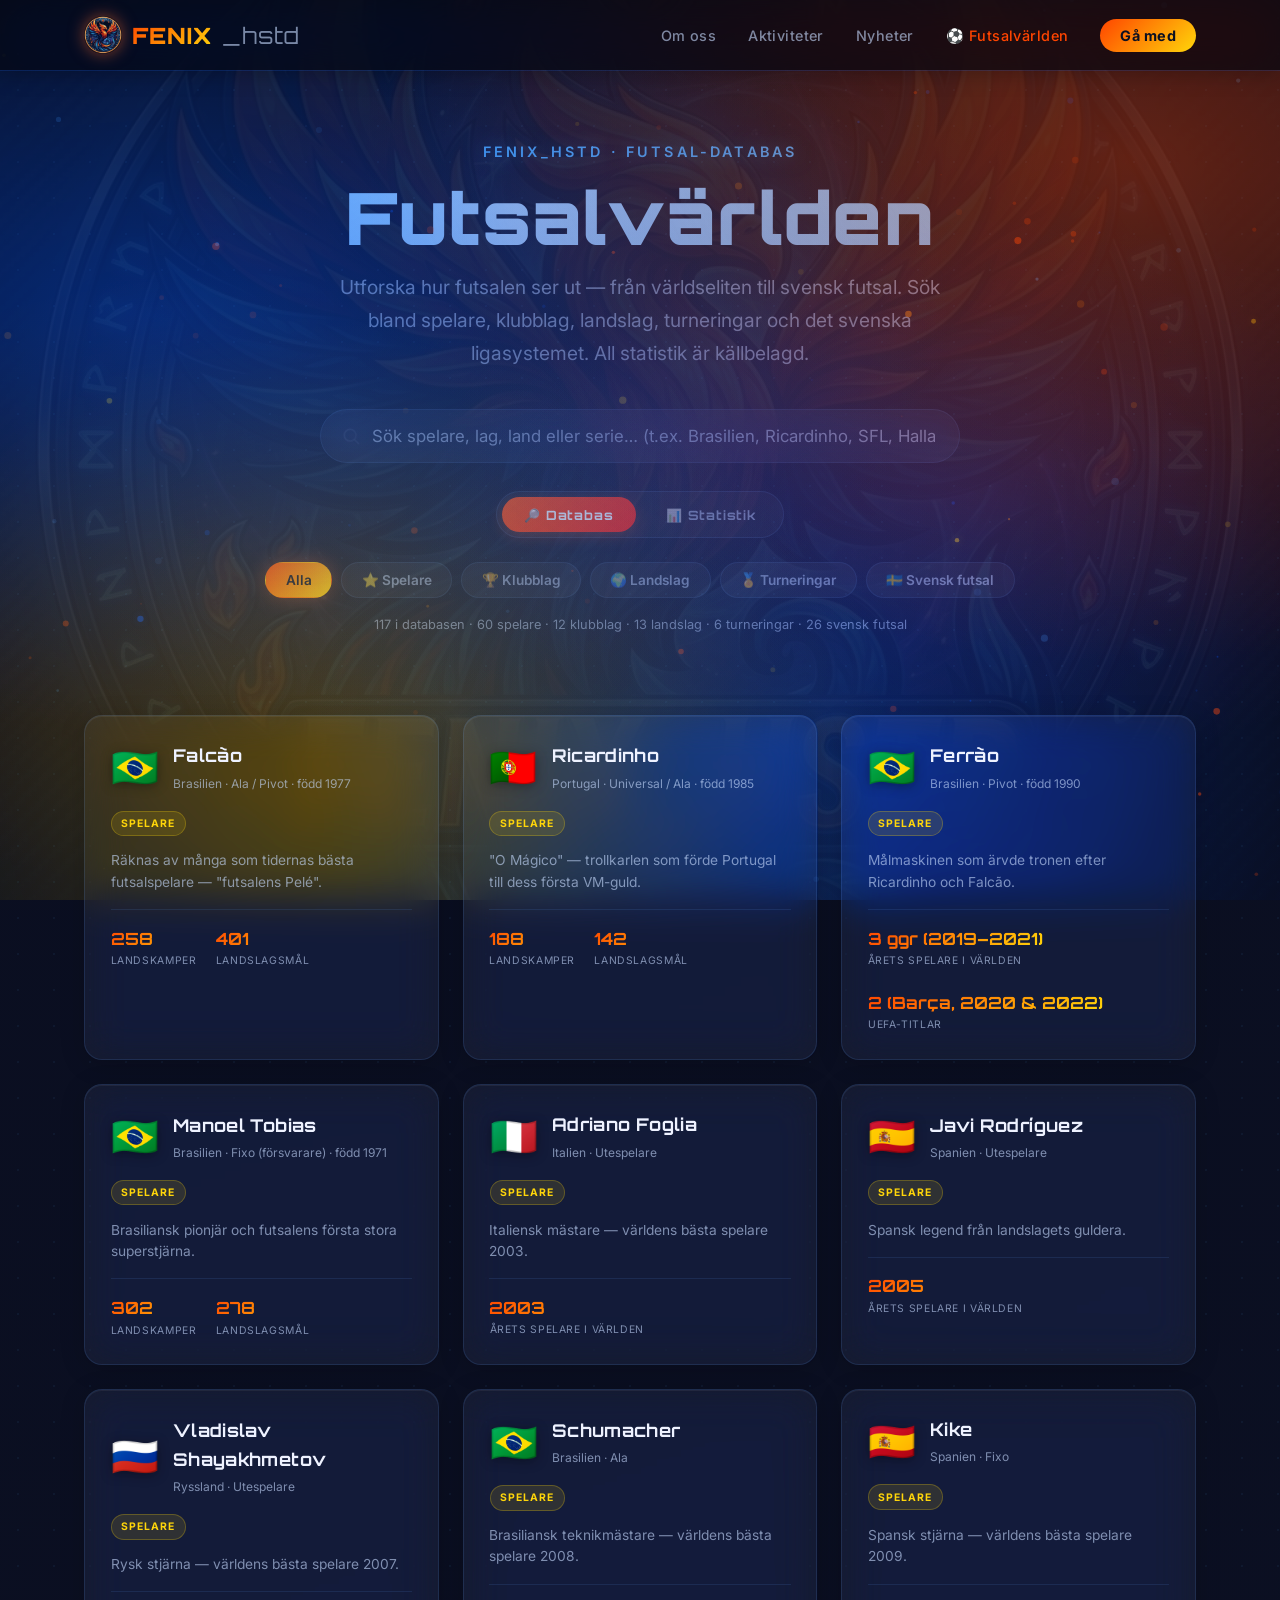
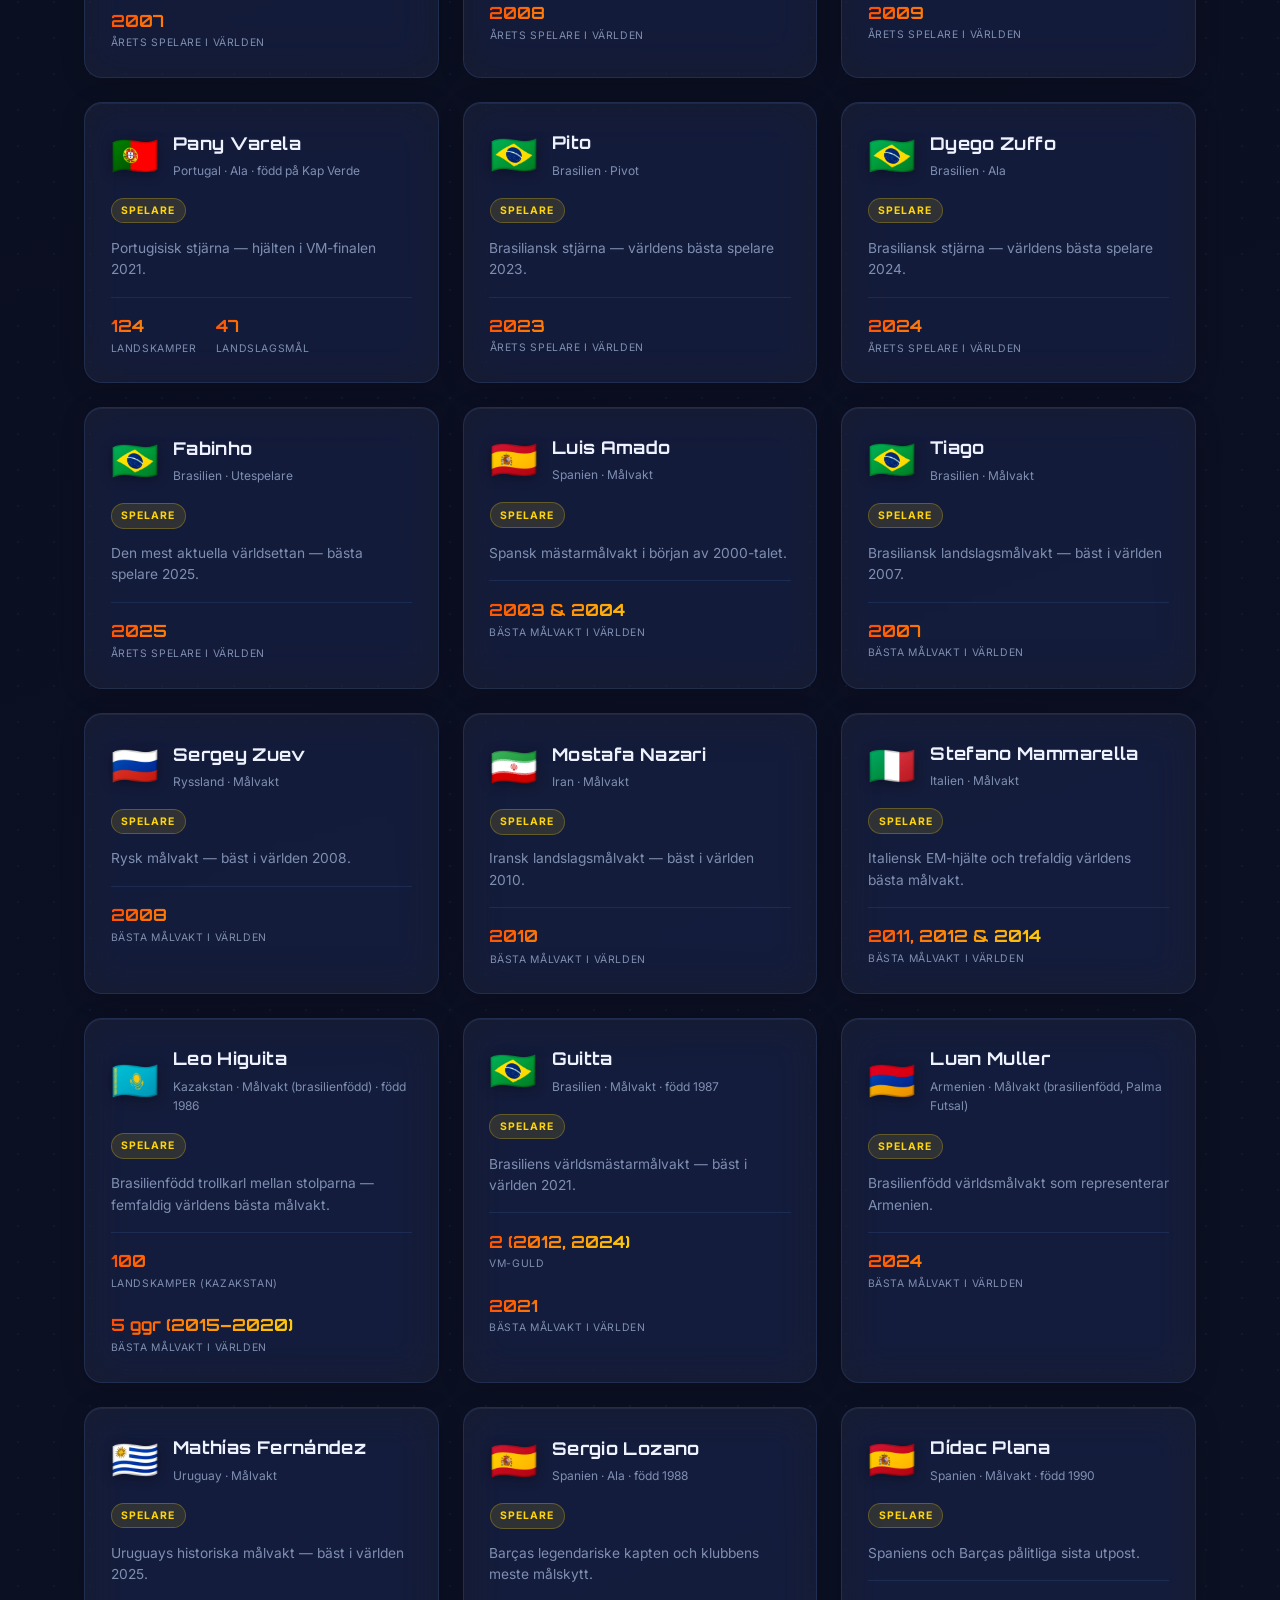
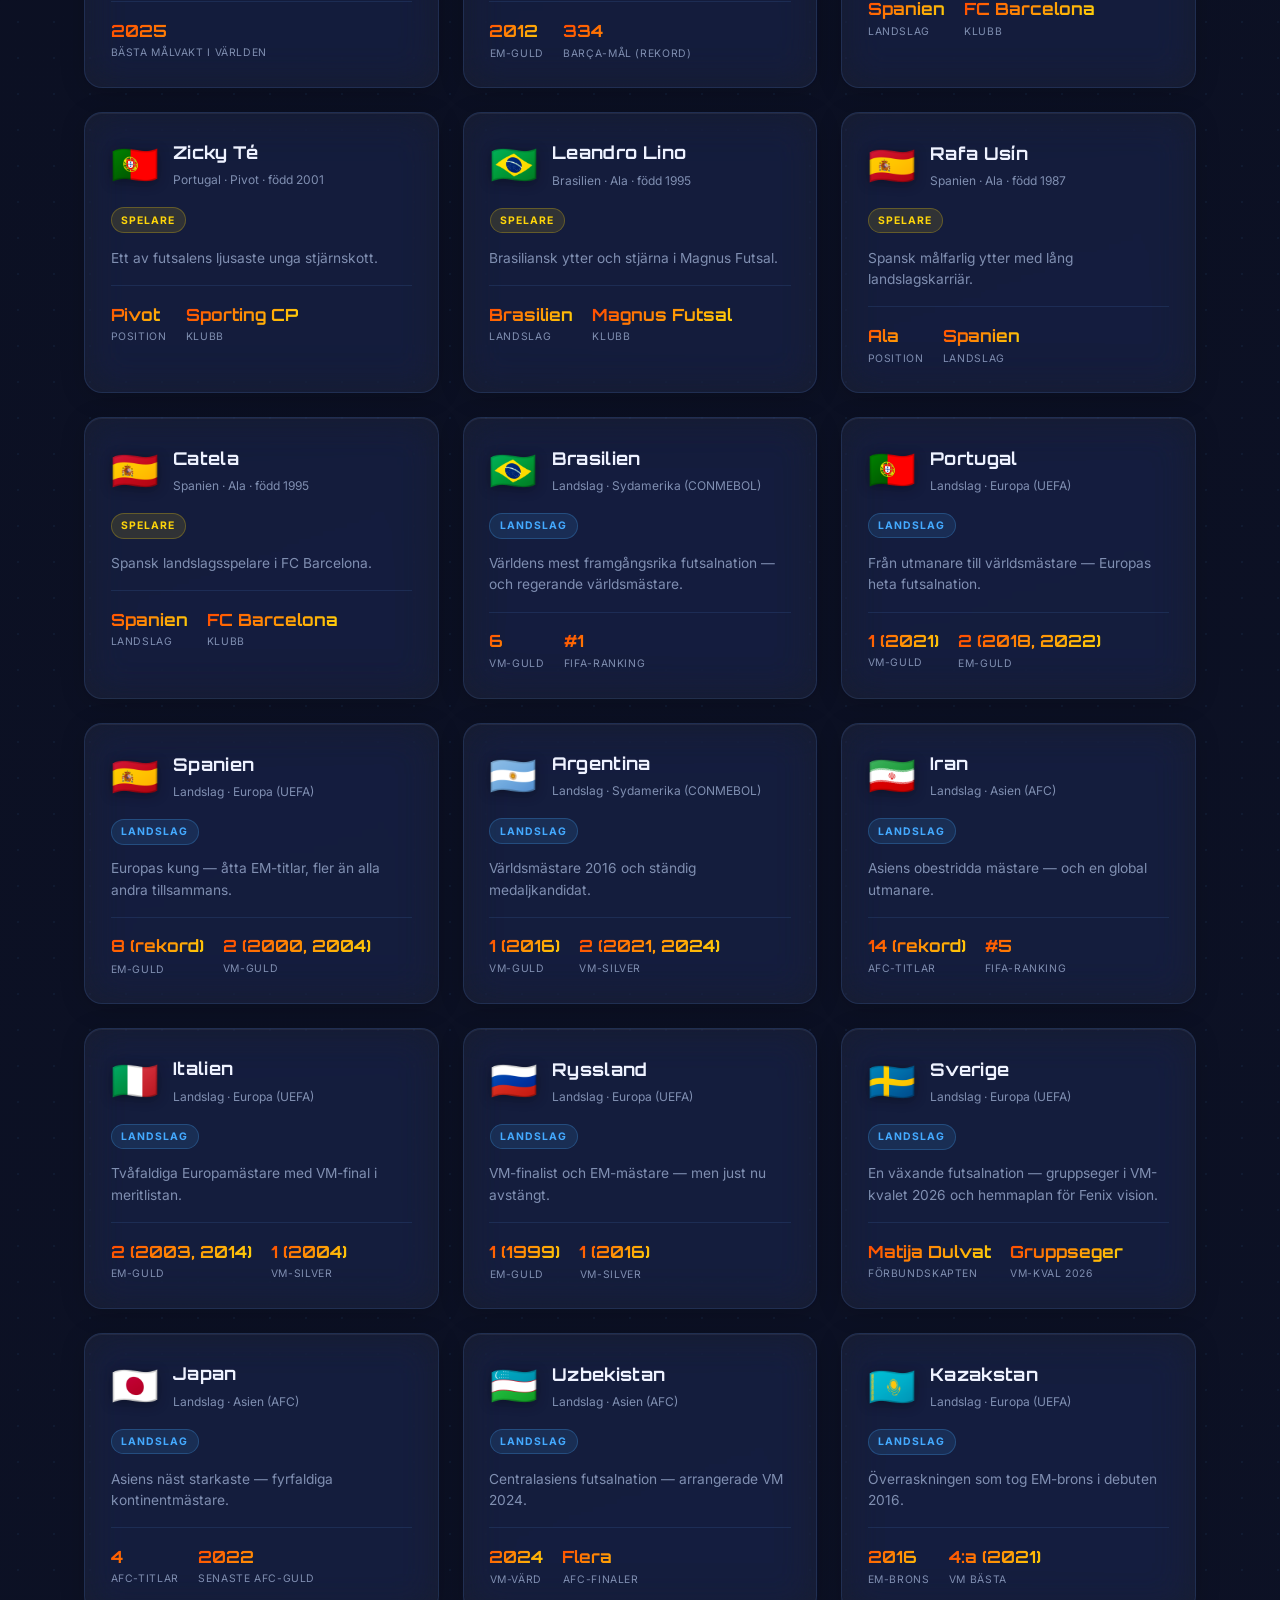
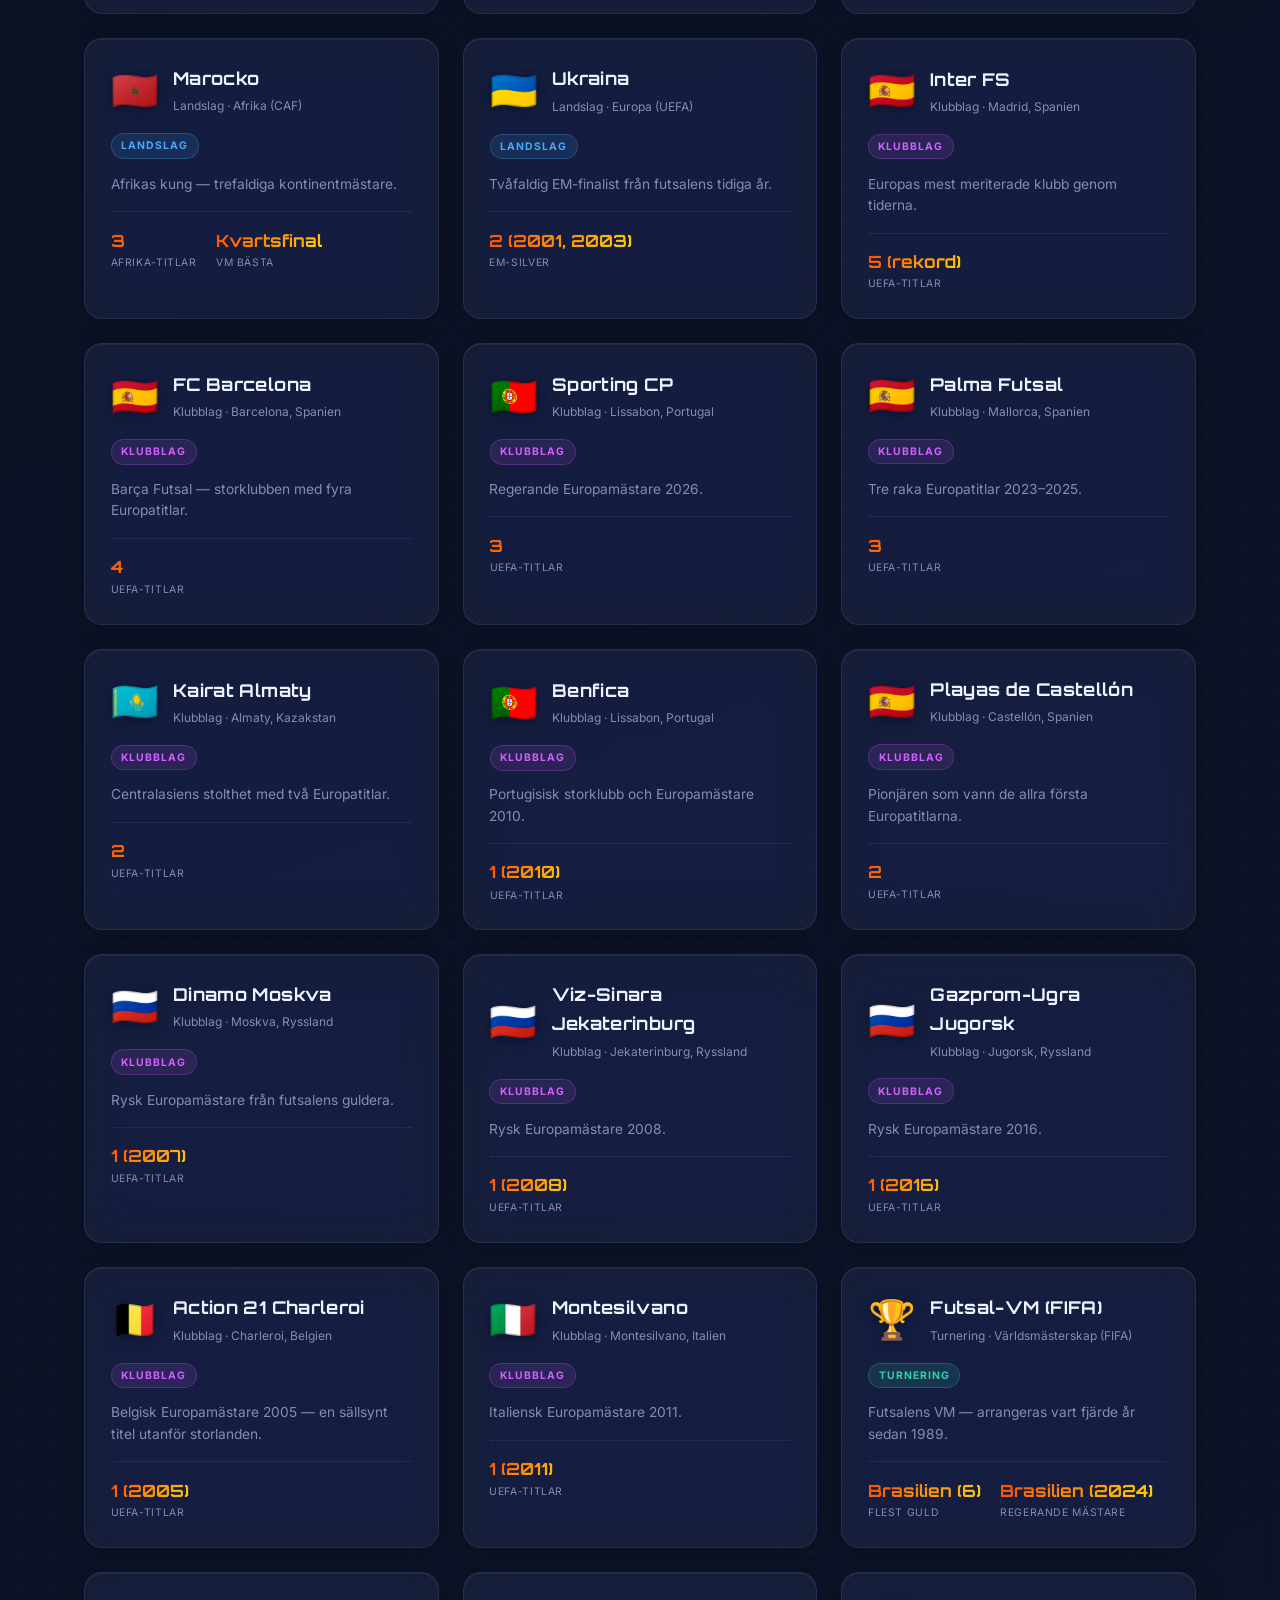
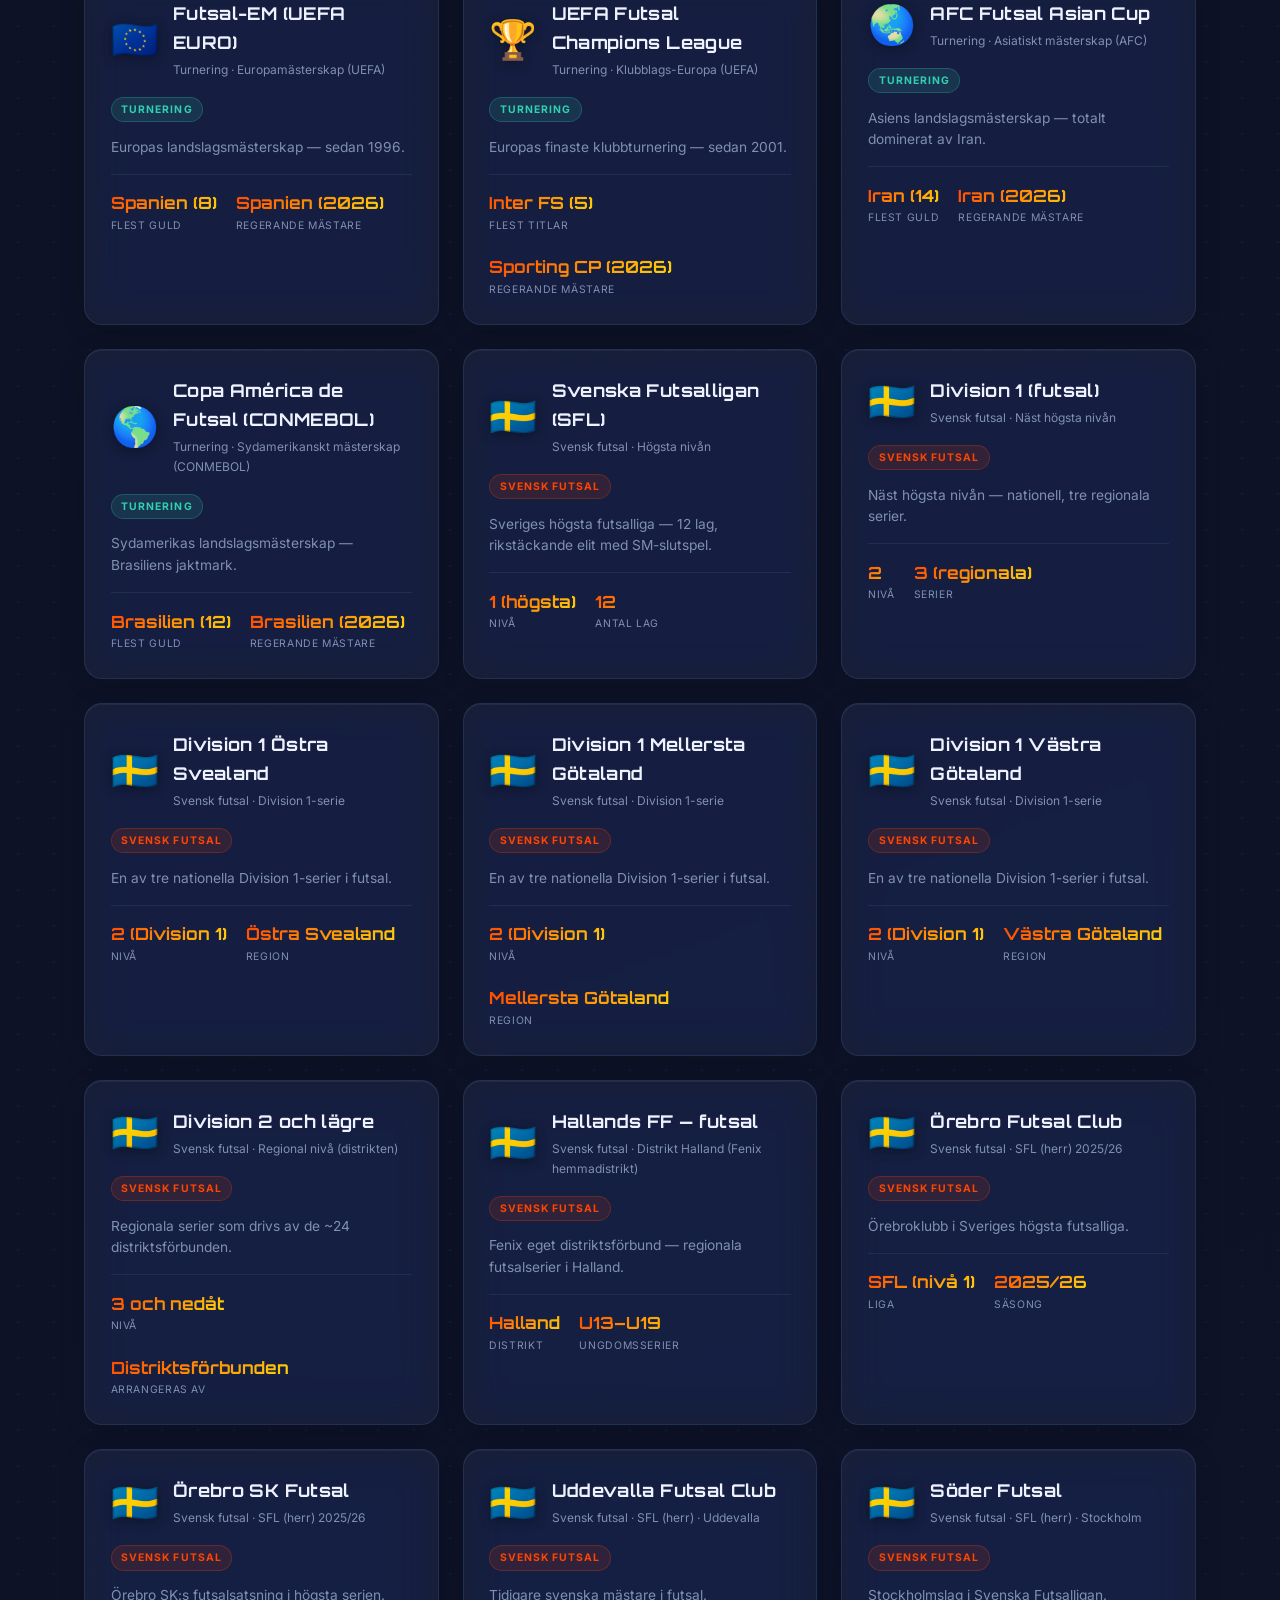
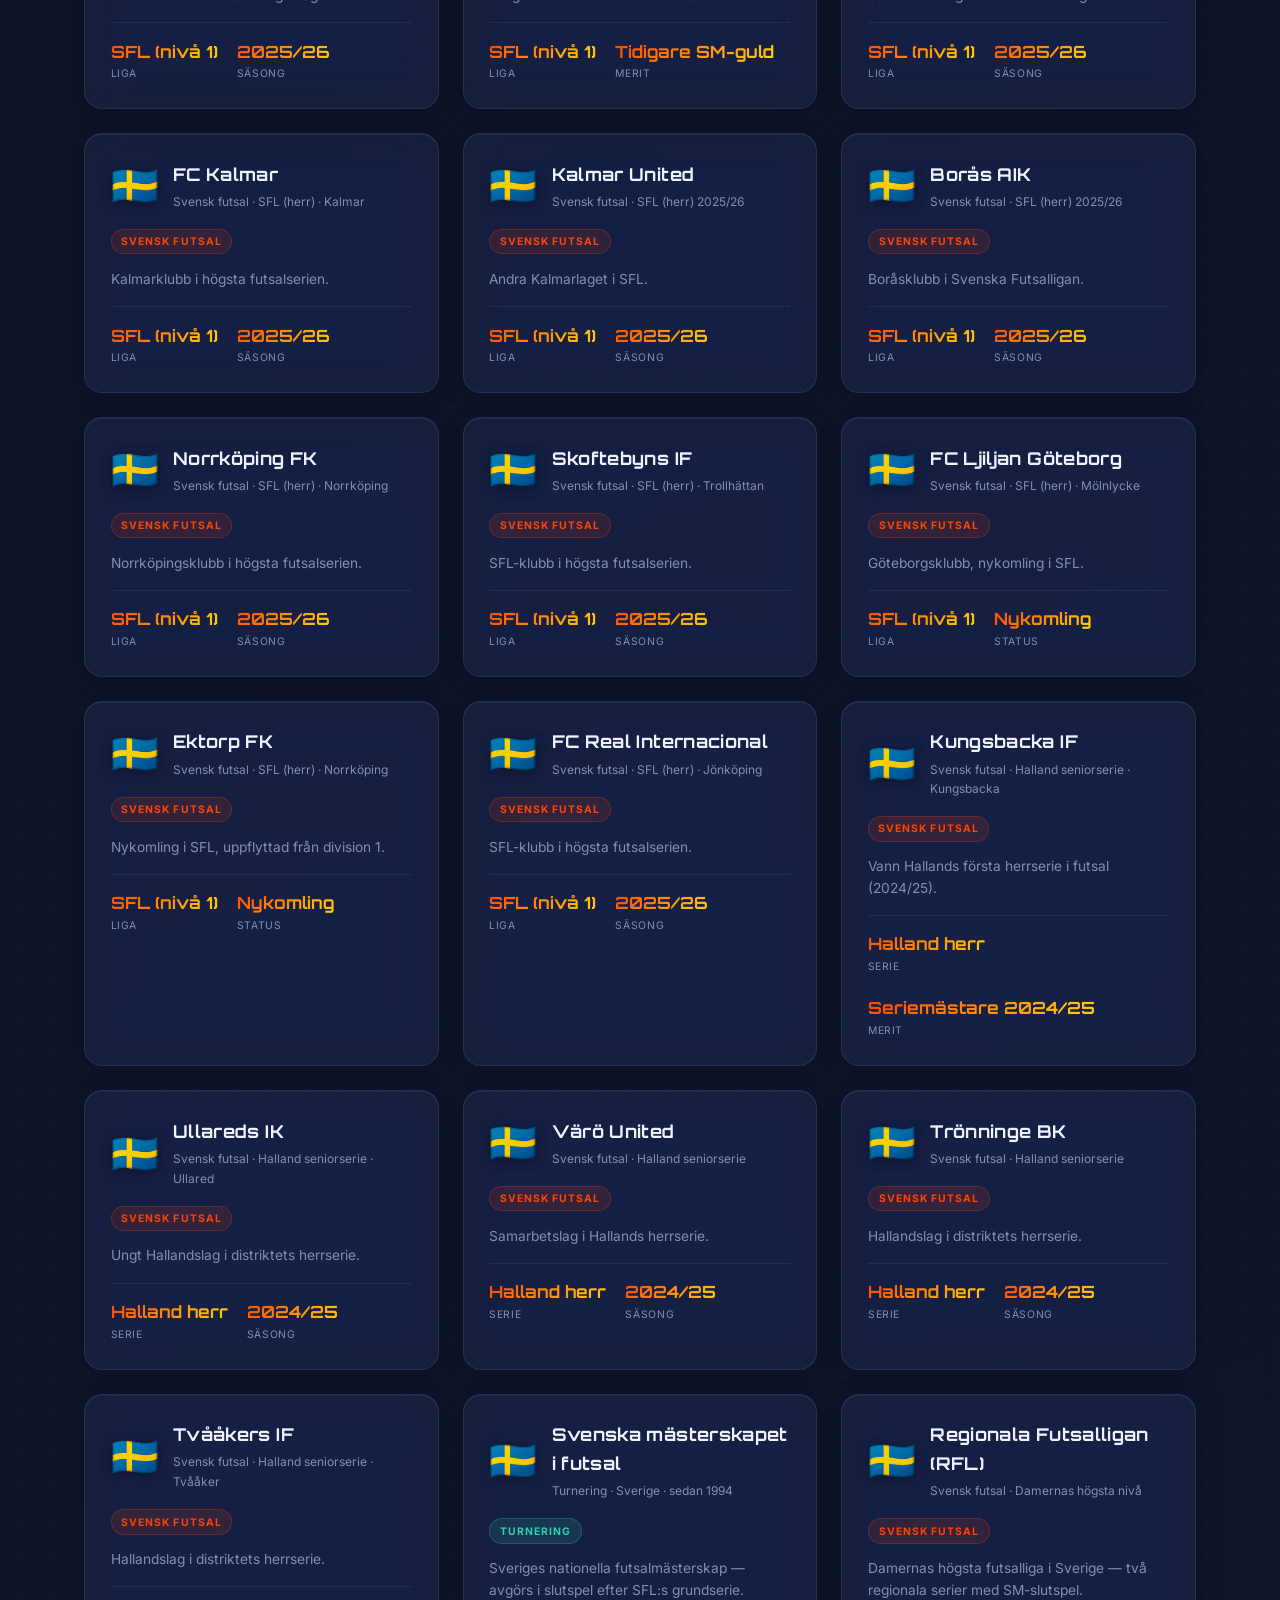
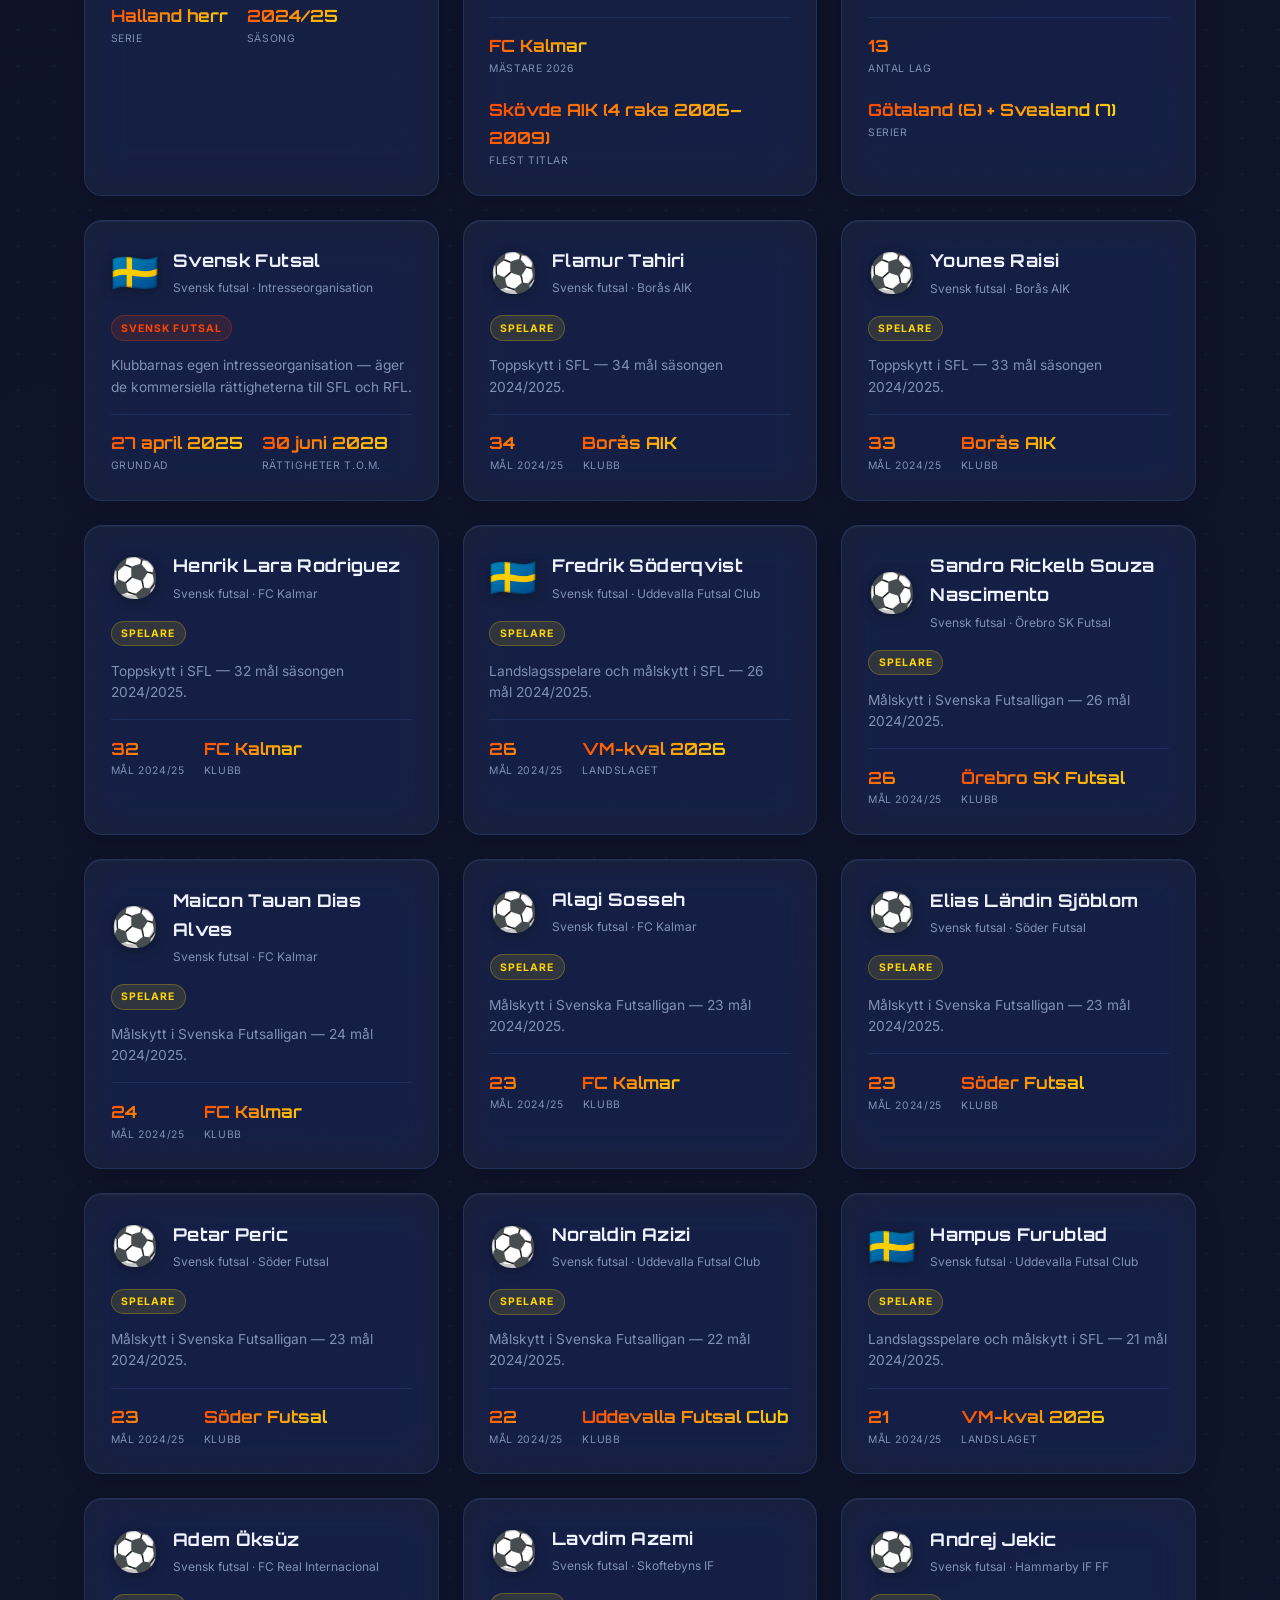
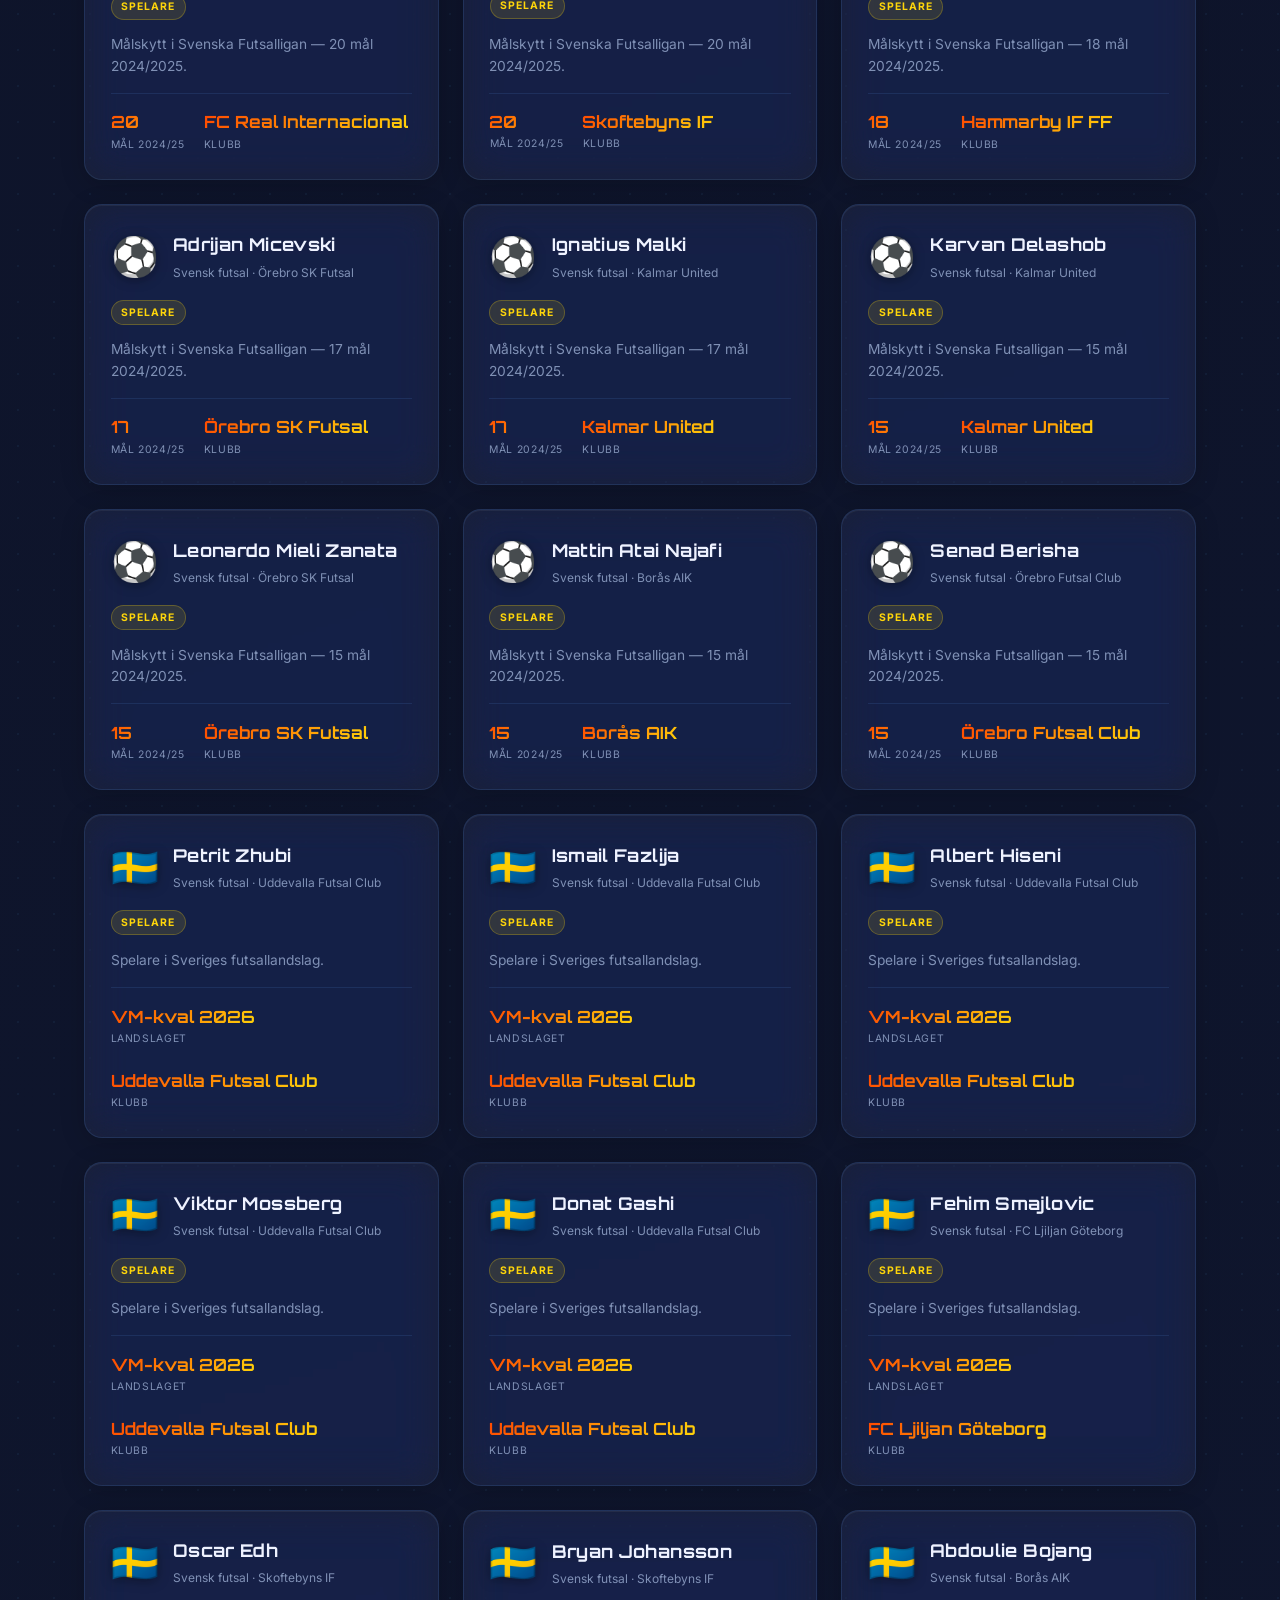
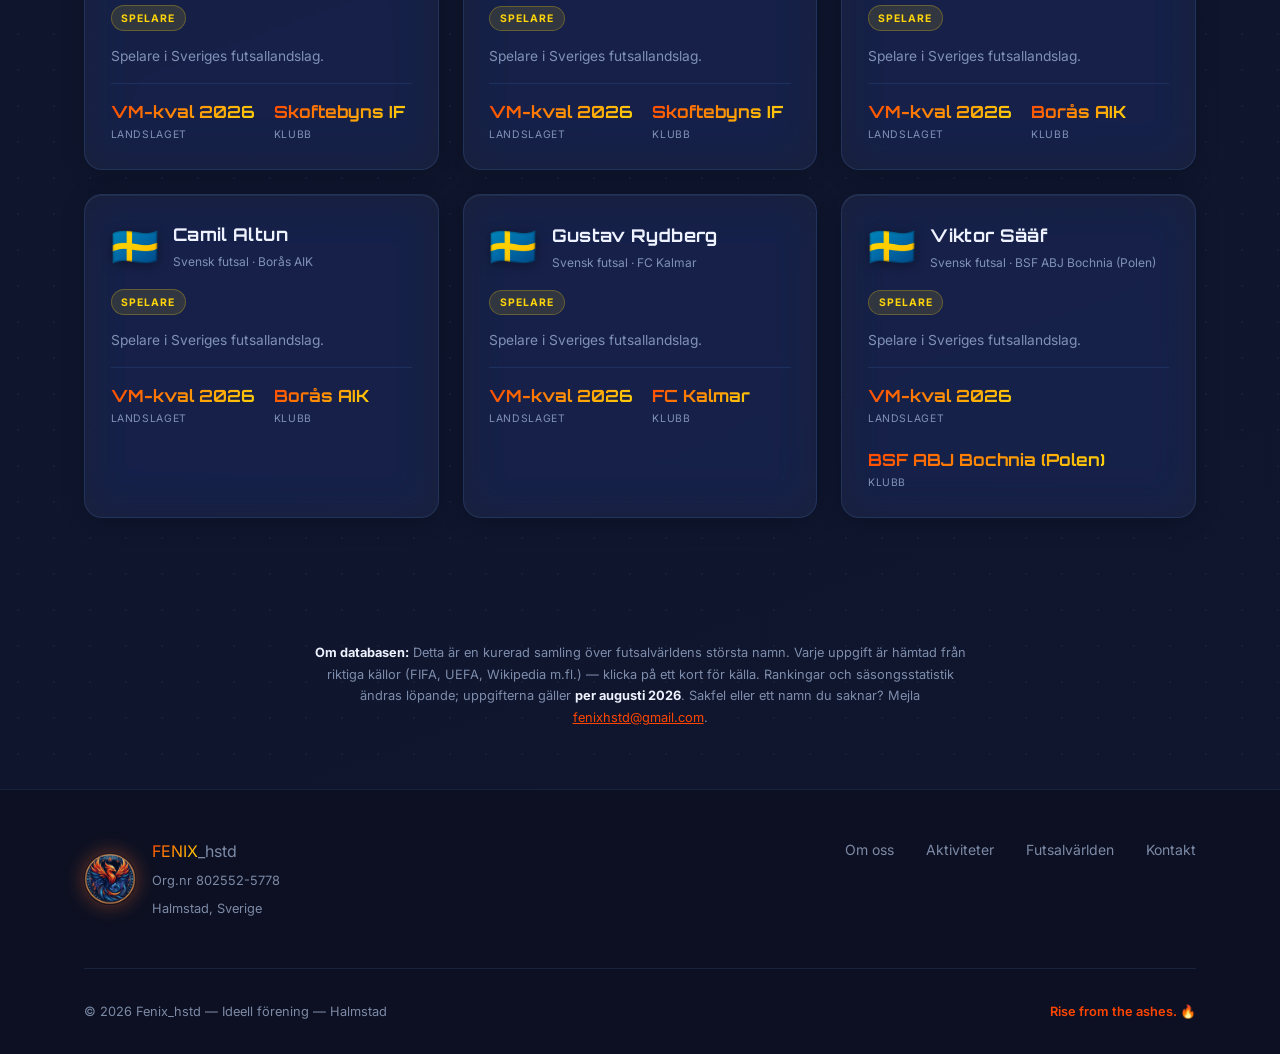
==== commit 479ea55a: "@ Futsalvarlden: klickbara spelare och tabellceller — tva buggfixar Rapporterat: gick inte att klick" ====
--- a/futsal.html
+++ b/futsal.html
@@ -626,6 +626,14 @@
     table.stat-table tbody tr:nth-child(1) td.rank { color: var(--gold); }
     table.stat-table tbody tr:nth-child(2) td.rank,
     table.stat-table tbody tr:nth-child(3) td.rank { color: var(--fire); }
+    .cell-link {
+      background: none; border: none; padding: 0; cursor: pointer;
+      font: inherit; color: inherit;
+      border-bottom: 1px dashed rgba(255,107,43,0.5);
+      transition: color 0.15s, border-color 0.15s;
+    }
+    .cell-link:hover { color: var(--gold); border-bottom-color: var(--gold); }
+    table.stat-table td.is-highlight .cell-link { color: var(--gold); font-weight: 700; }
     .stat-source { font-size: 0.8rem; margin-top: 0.65rem; }
     .stat-source a { color: var(--fire); text-decoration: none; }
     .stat-source a:hover { color: var(--gold); }
@@ -1001,7 +1009,7 @@
       }
     }
     const facts = (e.facts || []).map(f => `<li>${linkify(f, e.id)}</li>`).join('');
-    const history = (e.history || []).map(h => `<div class="hist-row"><span class="hist-year">${h.year}</span><span class="hist-champ">${linkify(h.champ, e.id)}</span><span class="hist-res">${h.result}</span></div>`).join('');
+    const historyHTML = (e.history || []).map(h => `<div class="hist-row"><span class="hist-year">${h.year}</span><span class="hist-champ">${linkify(h.champ, e.id)}</span><span class="hist-res">${h.result}</span></div>`).join('');
     /* Lag i serien — klickbar nedbrytning */
     let membersHTML = '';
     if (e.members && e.members.length) {
@@ -1066,7 +1074,7 @@
       ${profileHTML}
       <div class="modal-stats">${stats}</div>
       <ul class="modal-facts">${facts}</ul>
-      ${e.history ? `<div class="modal-history"><h4>Historik — alla mästare</h4>${history}</div>` : ''}
+      ${e.history ? `<div class="modal-history"><h4>Historik — alla mästare</h4>${historyHTML}</div>` : ''}
       ${membersHTML}
       ${rosterHTML}
       ${officialHTML}
@@ -1128,6 +1136,27 @@
       .replace(/&/g, '&amp;').replace(/</g, '&lt;').replace(/>/g, '&gt;');
   }
 
+  /* Slår upp en post på exakt namn — används för att göra tabellceller klickbara */
+  var NAME_ALIAS = {
+    'Uddevalla FC': 'Uddevalla Futsal Club', 'IFK Uddevalla': 'Uddevalla Futsal Club',
+    'Örebro SK': 'Örebro SK Futsal', 'Örebro SK Futsalklubb': 'Örebro SK Futsal',
+    'Söder Futsalklubb': 'Söder Futsal', 'Kalmar United FK': 'Kalmar United',
+    'Norrköping Futsal Klubb': 'Norrköping FK', 'FC Ljiljan': 'FC Ljiljan Göteborg',
+    'IFK Göteborg': null, 'Hammarby IF FF': null
+  };
+  function entryByName(v) {
+    if (!v) return null;
+    var n = String(v).trim();
+    if (Object.prototype.hasOwnProperty.call(NAME_ALIAS, n)) {
+      if (NAME_ALIAS[n] === null) return null;
+      n = NAME_ALIAS[n];
+    }
+    for (var i = 0; i < DATA.length; i++) {
+      if (DATA[i].name === n) return DATA[i];
+    }
+    return null;
+  }
+
   function tableHTML(t) {
     var st = sortState[t.id] || {};
     var head = t.columns.map(function (c) {
@@ -1154,7 +1183,12 @@
         if (c.key === 'pos' || c.key === 'ar') cls.push('rank');
         else if (c.type === 'num') cls.push('is-num');
         if (c.highlight) cls.push('is-highlight');
-        return '<td class="' + cls.join(' ') + '">' + esc(r[c.key]) + '</td>';
+        var raw = r[c.key];
+        var hit = (c.type === 'text') ? entryByName(raw) : null;
+        var inner = hit
+          ? '<button class="cell-link" data-goto="' + hit.id + '">' + esc(raw) + '</button>'
+          : esc(raw);
+        return '<td class="' + cls.join(' ') + '">' + inner + '</td>';
       }).join('') + '</tr>';
     }).join('');
 
@@ -1177,6 +1211,9 @@
       return;
     }
     el.innerHTML = TABLES.map(tableHTML).join('');
+    el.querySelectorAll('.cell-link[data-goto]').forEach(function (b) {
+      b.addEventListener('click', function () { openModal(b.dataset.goto); });
+    });
     el.querySelectorAll('th[data-key]').forEach(function (th) {
       th.addEventListener('click', function () {
         var id = th.dataset.table, key = th.dataset.key;
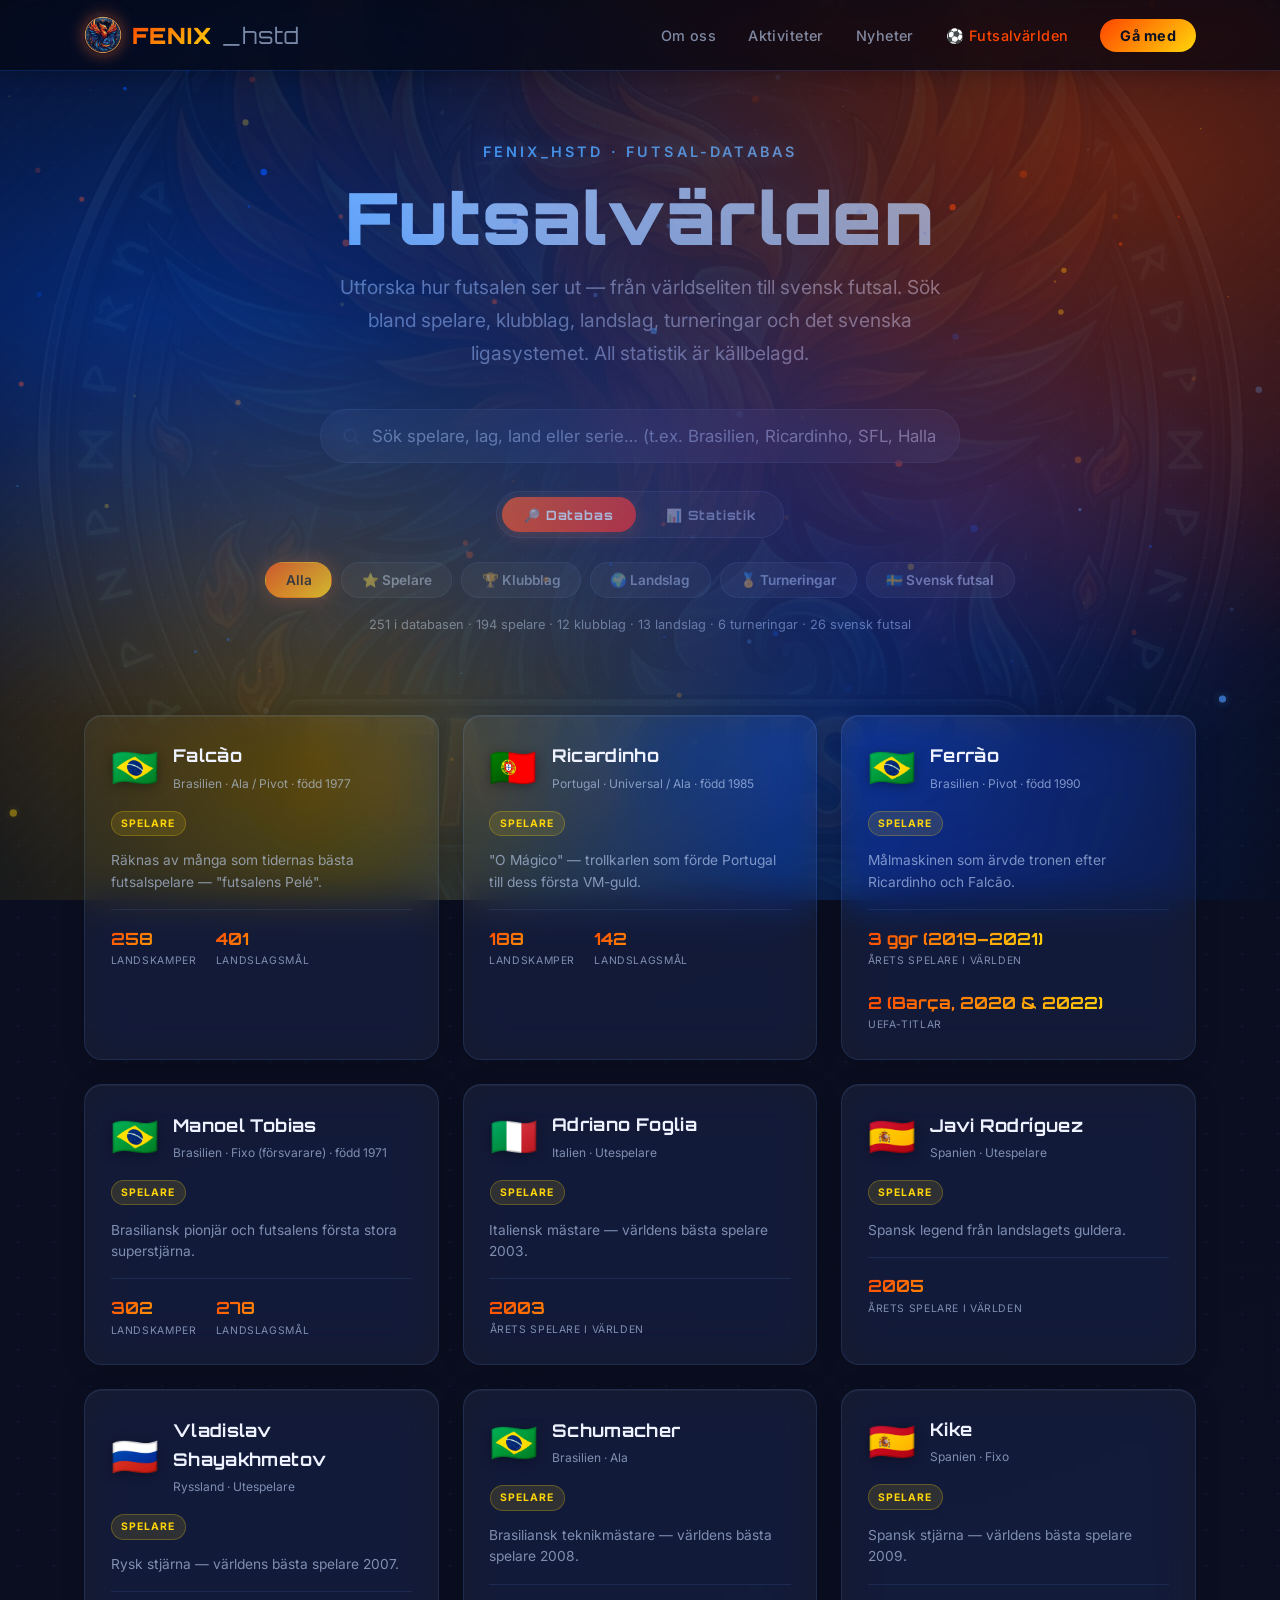
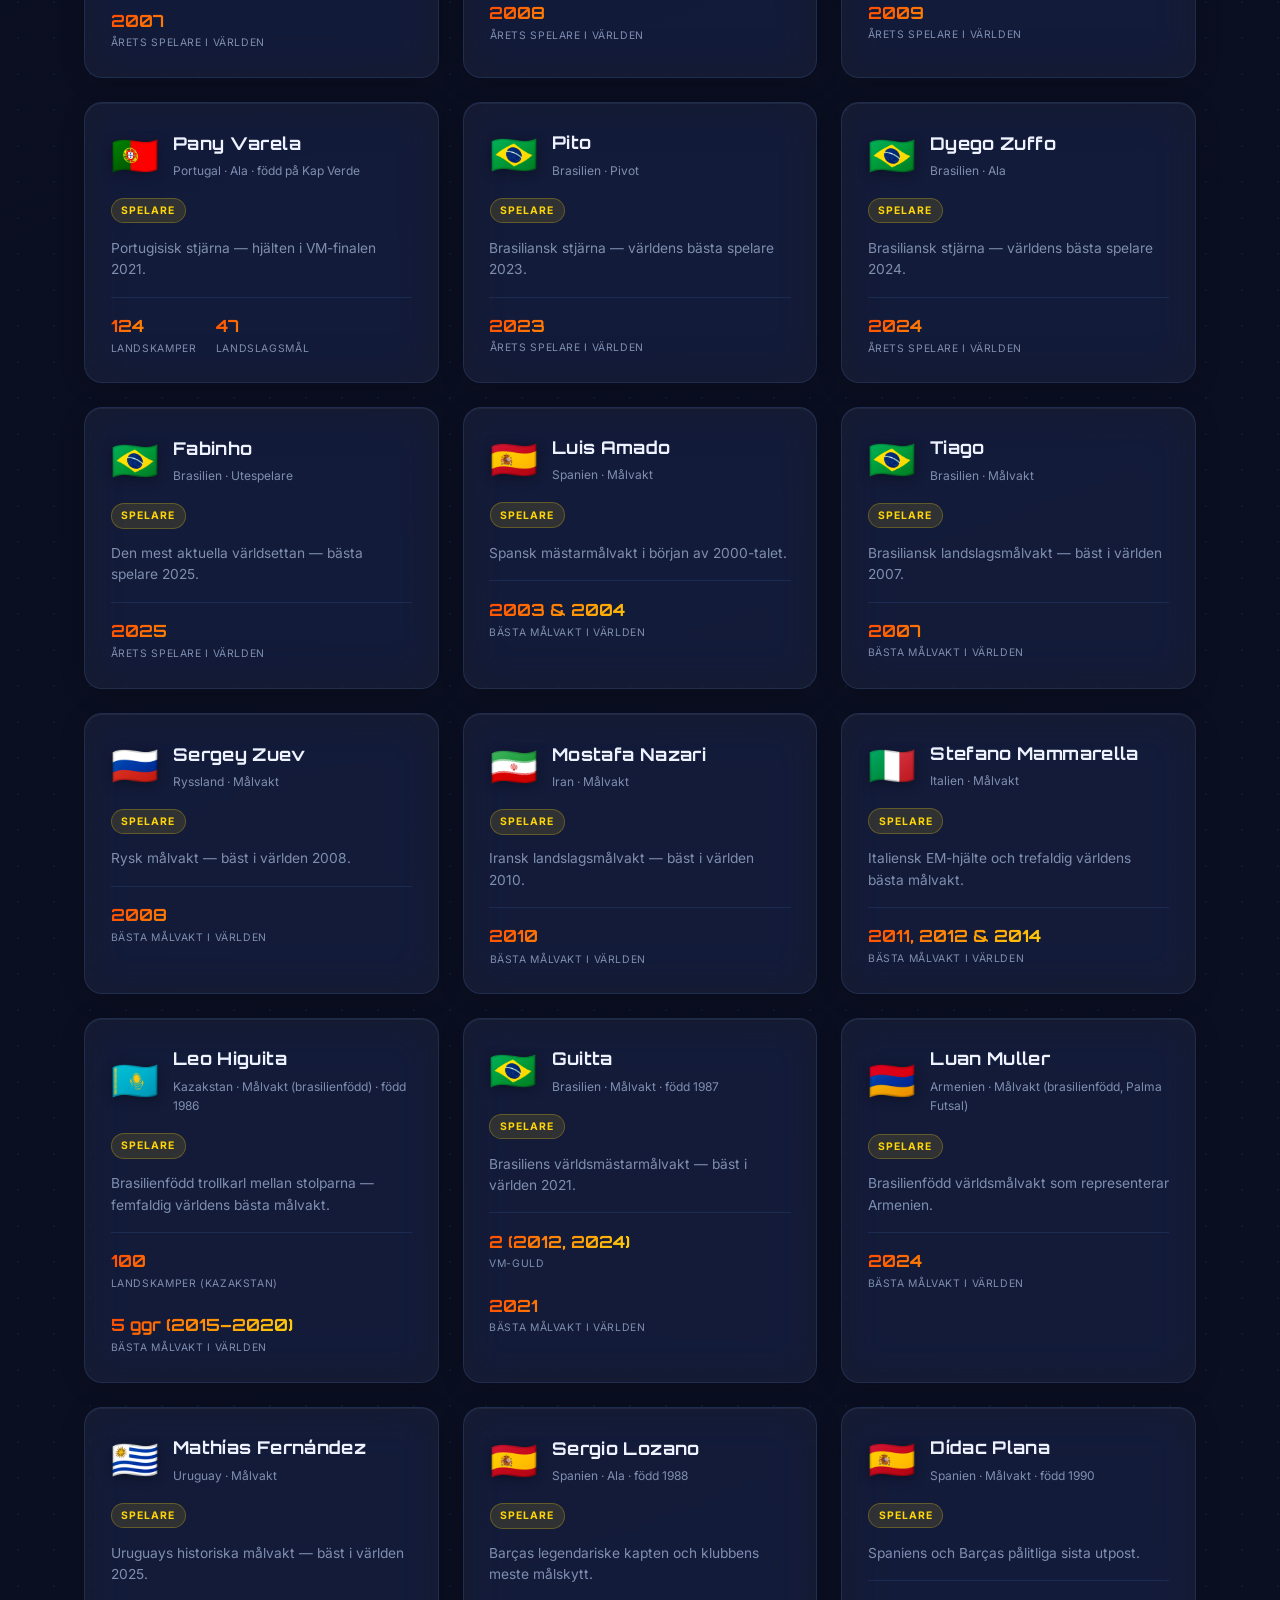
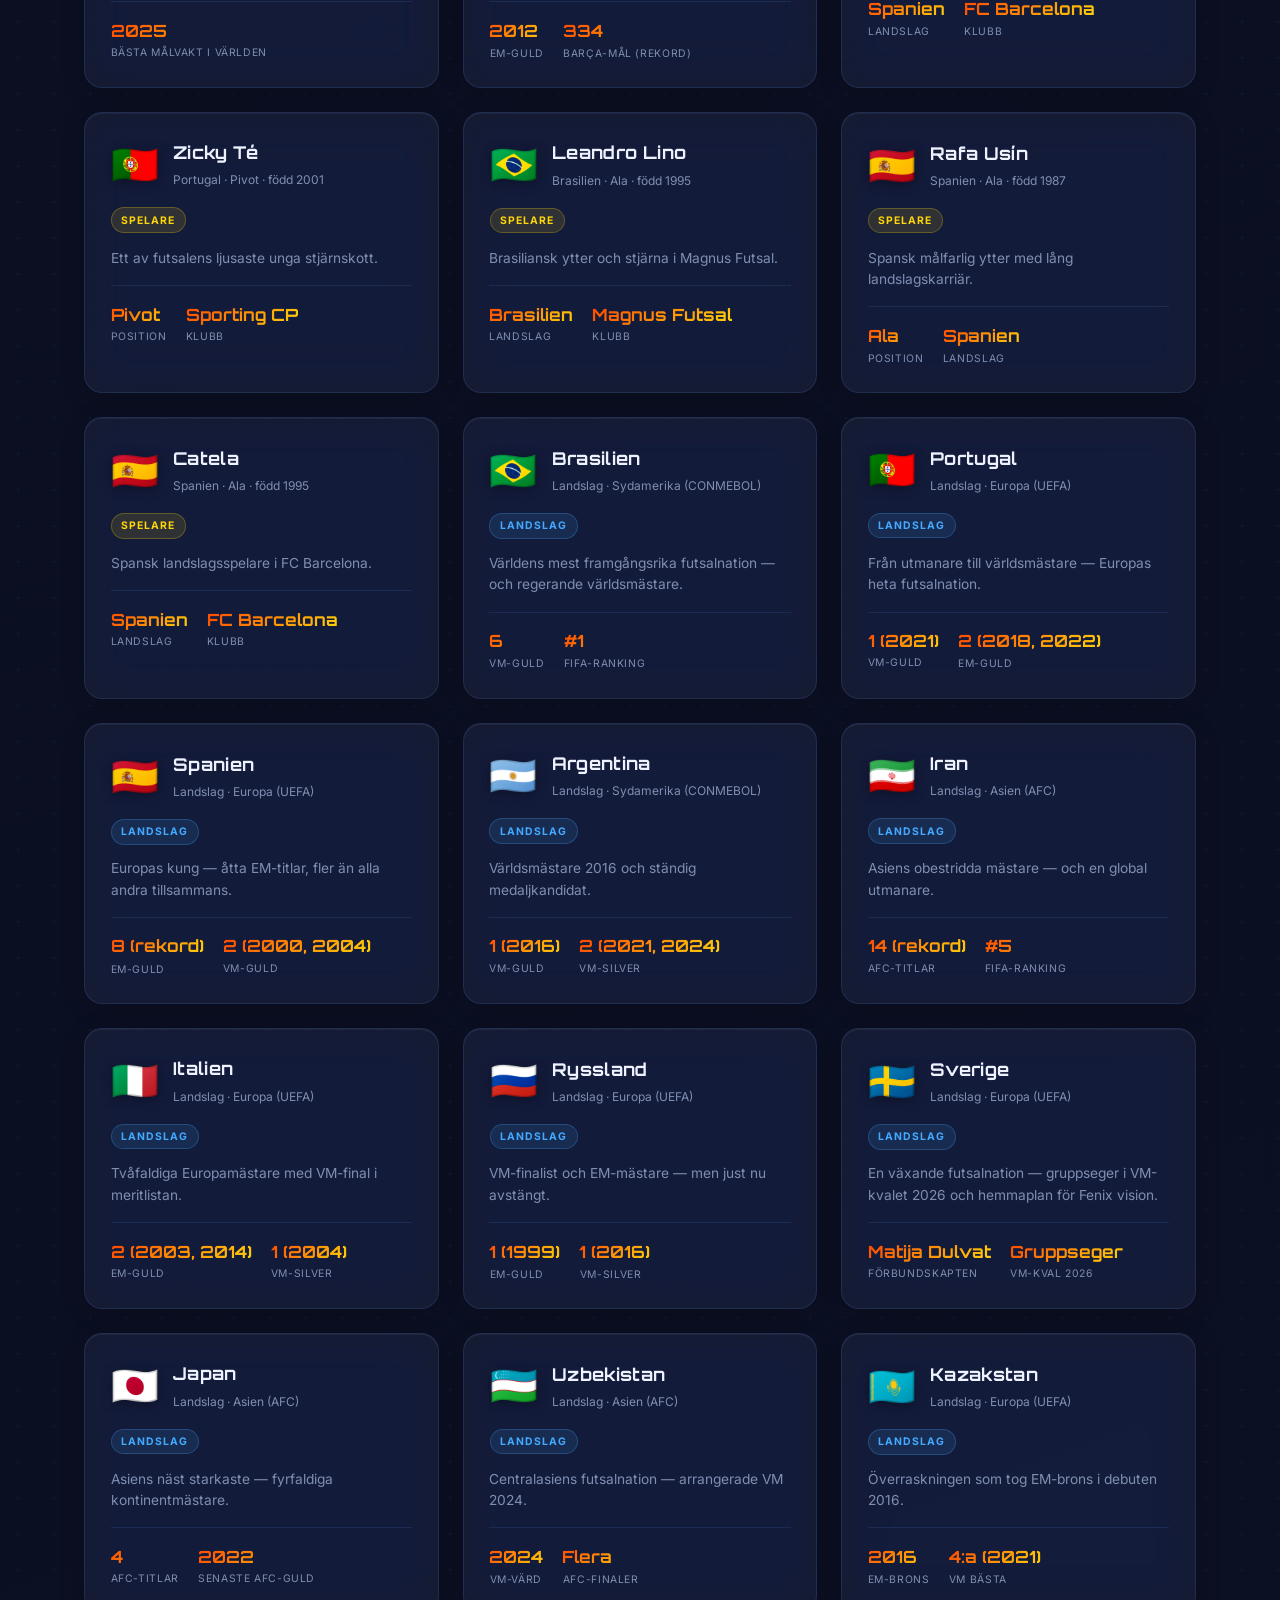
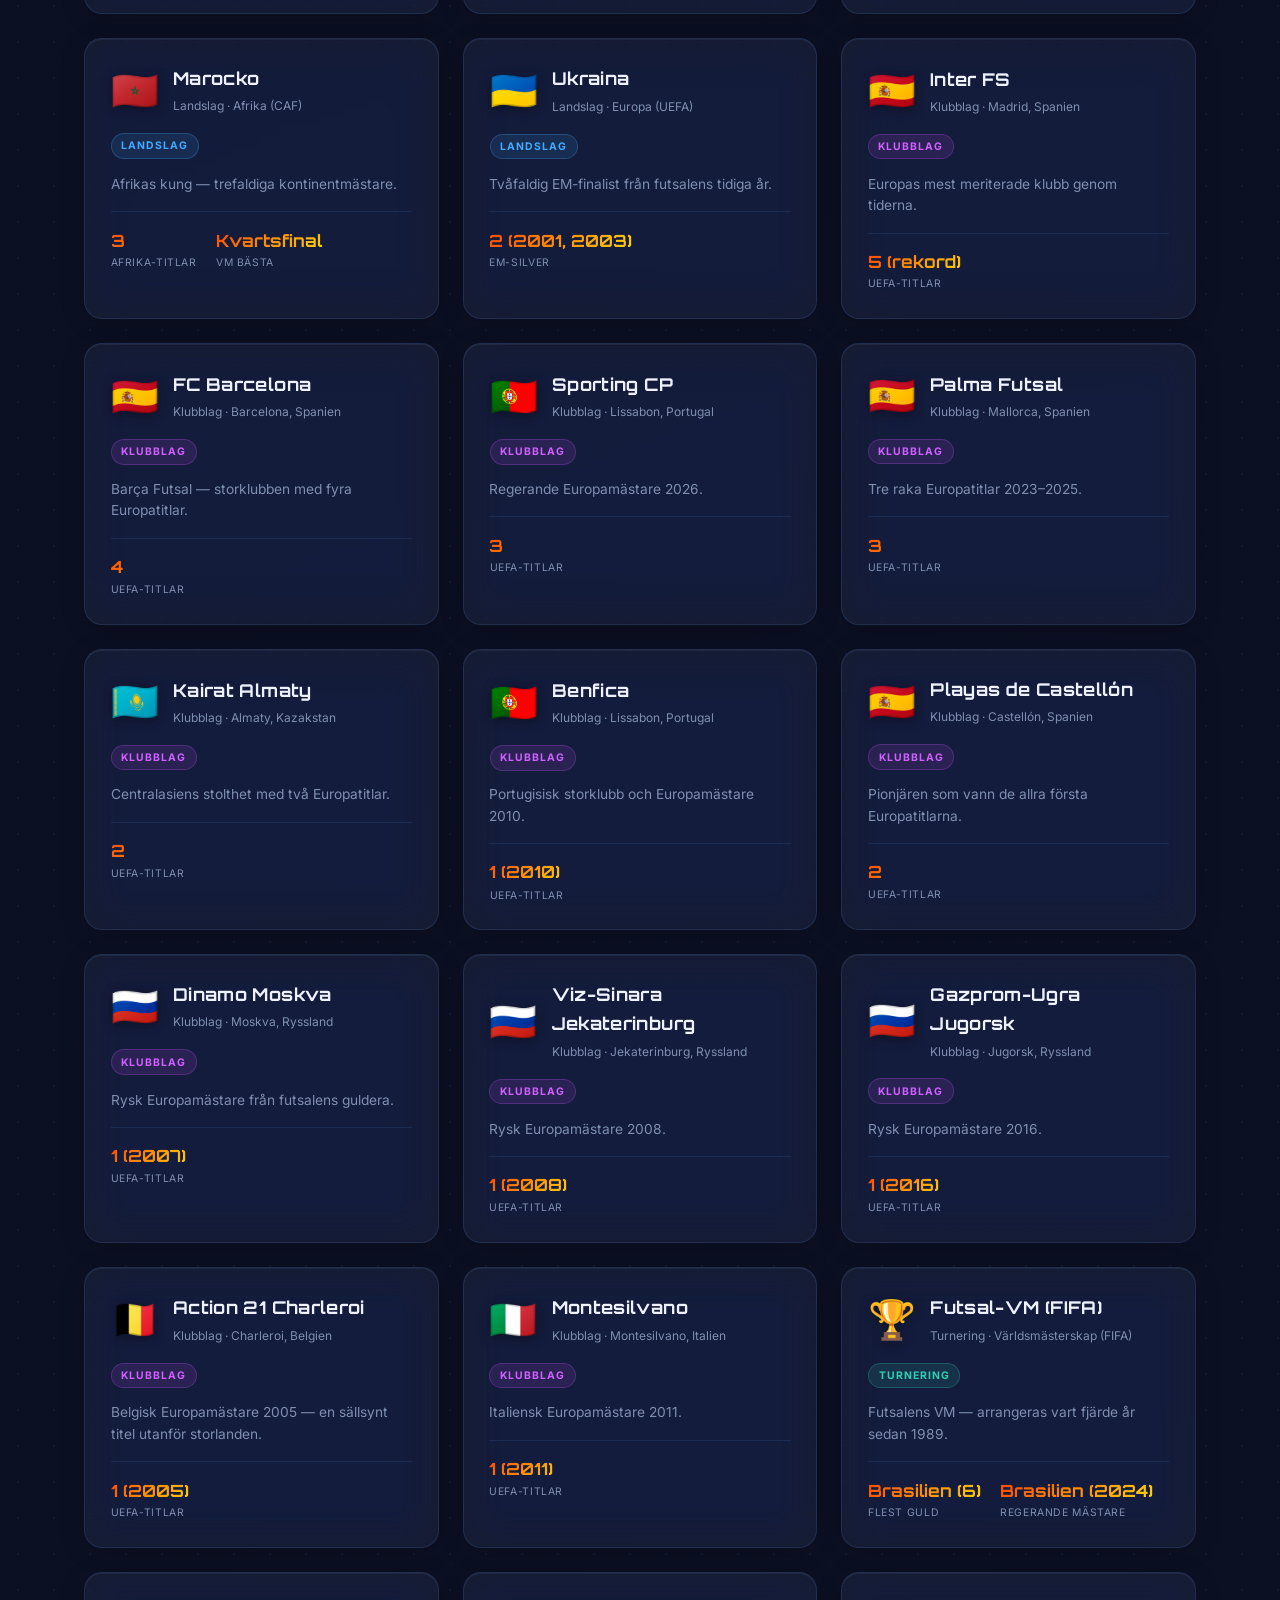
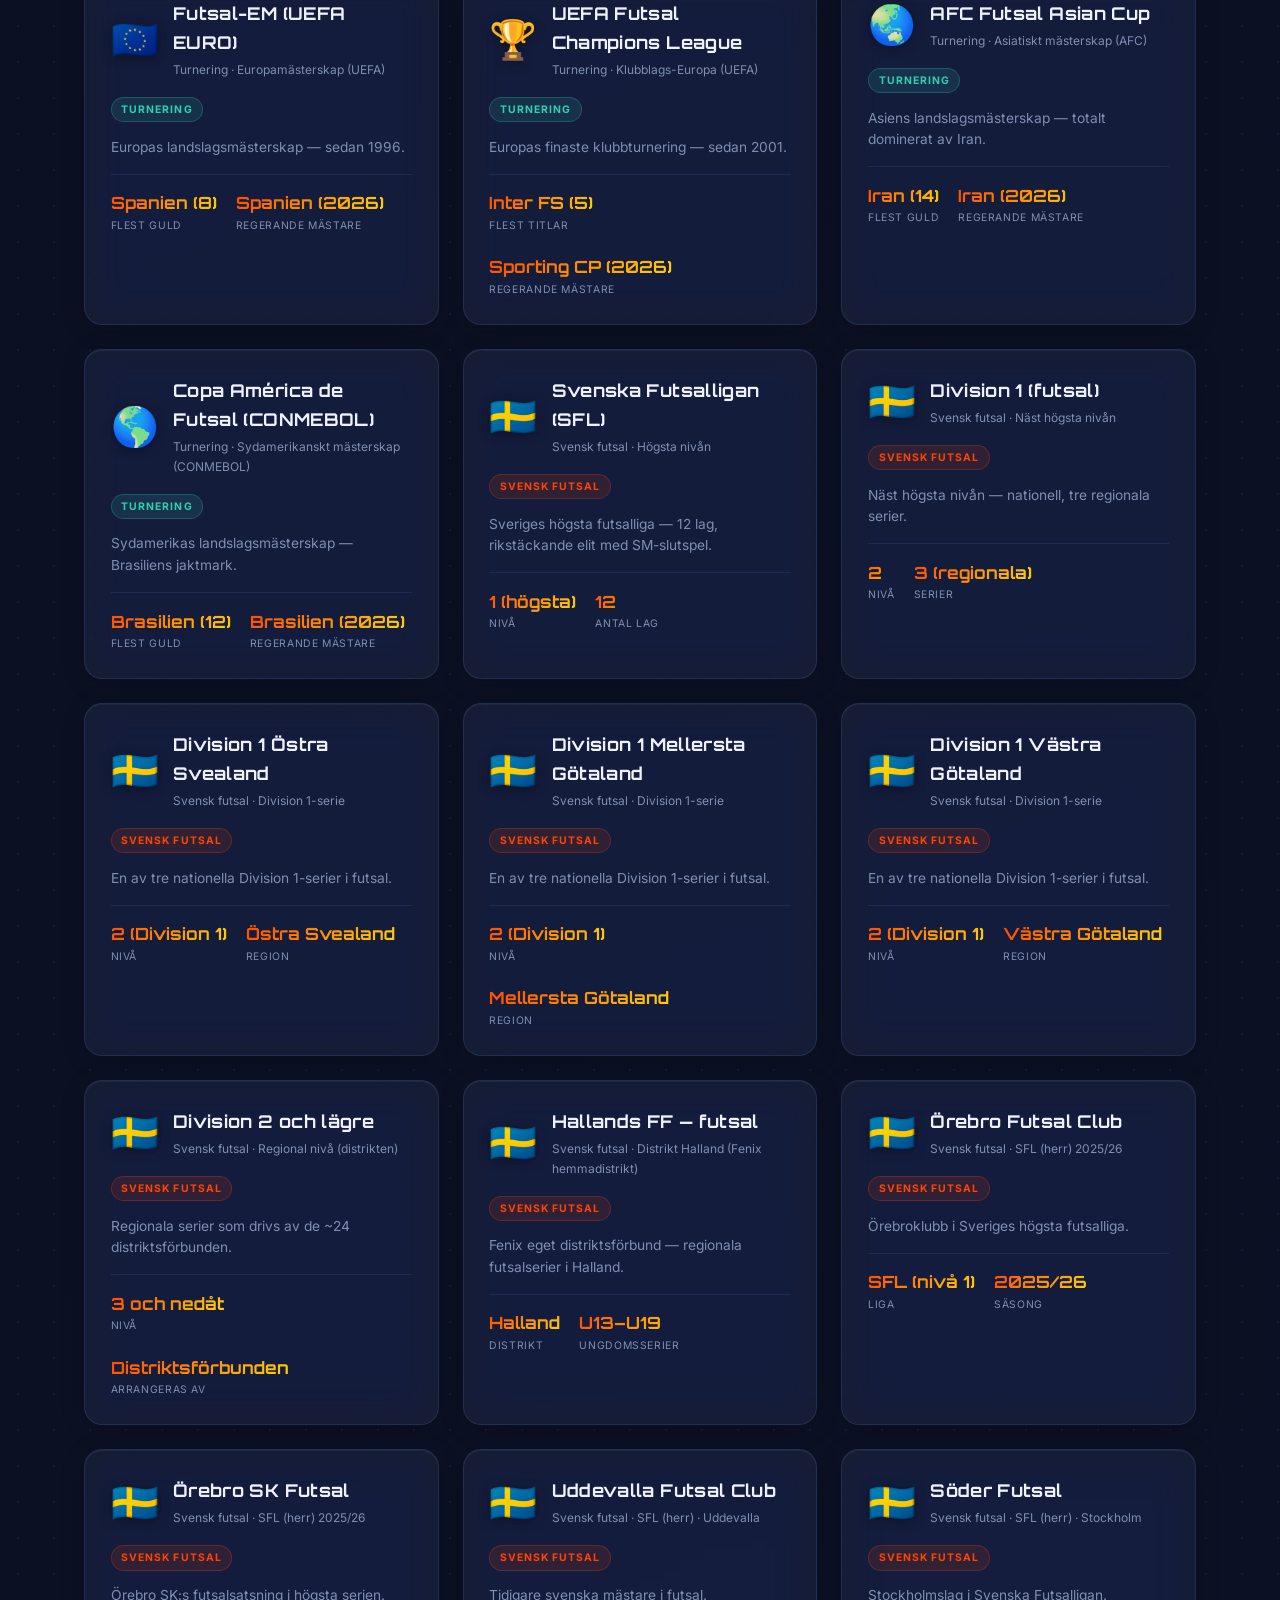
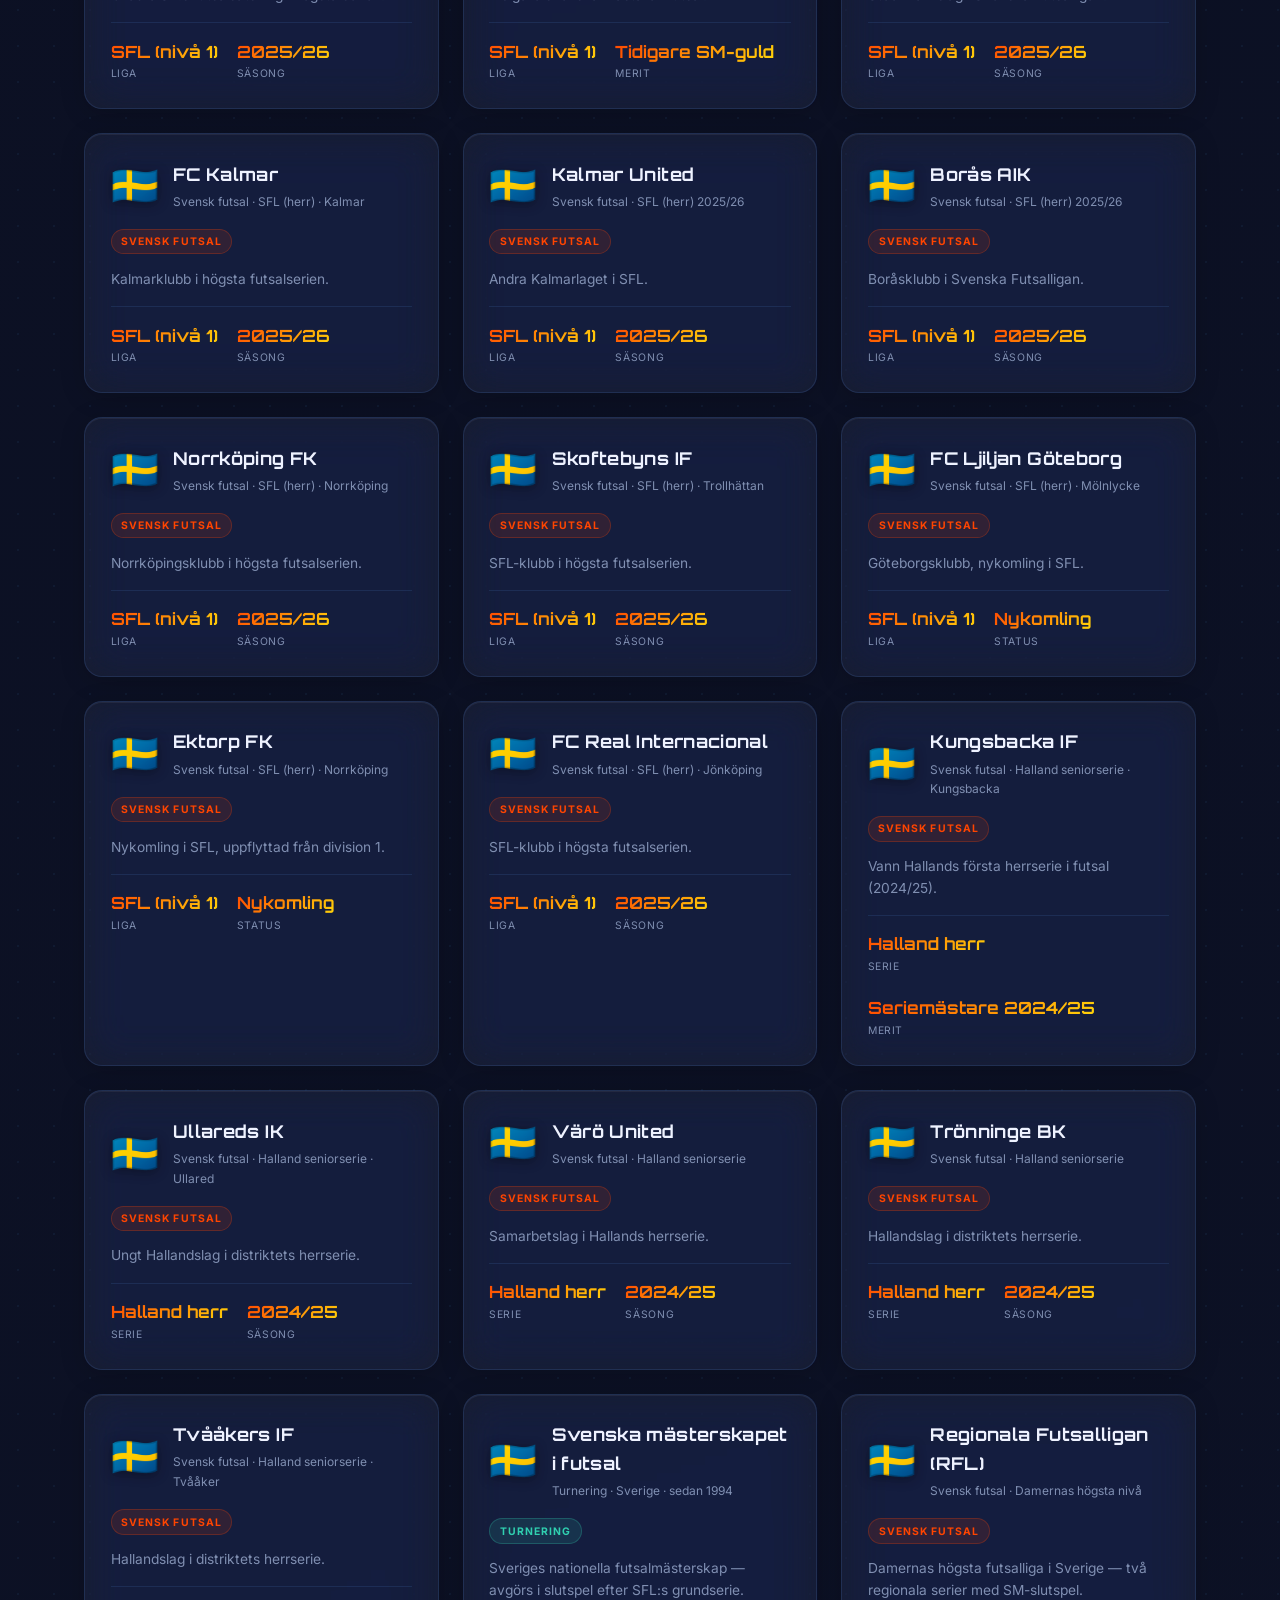
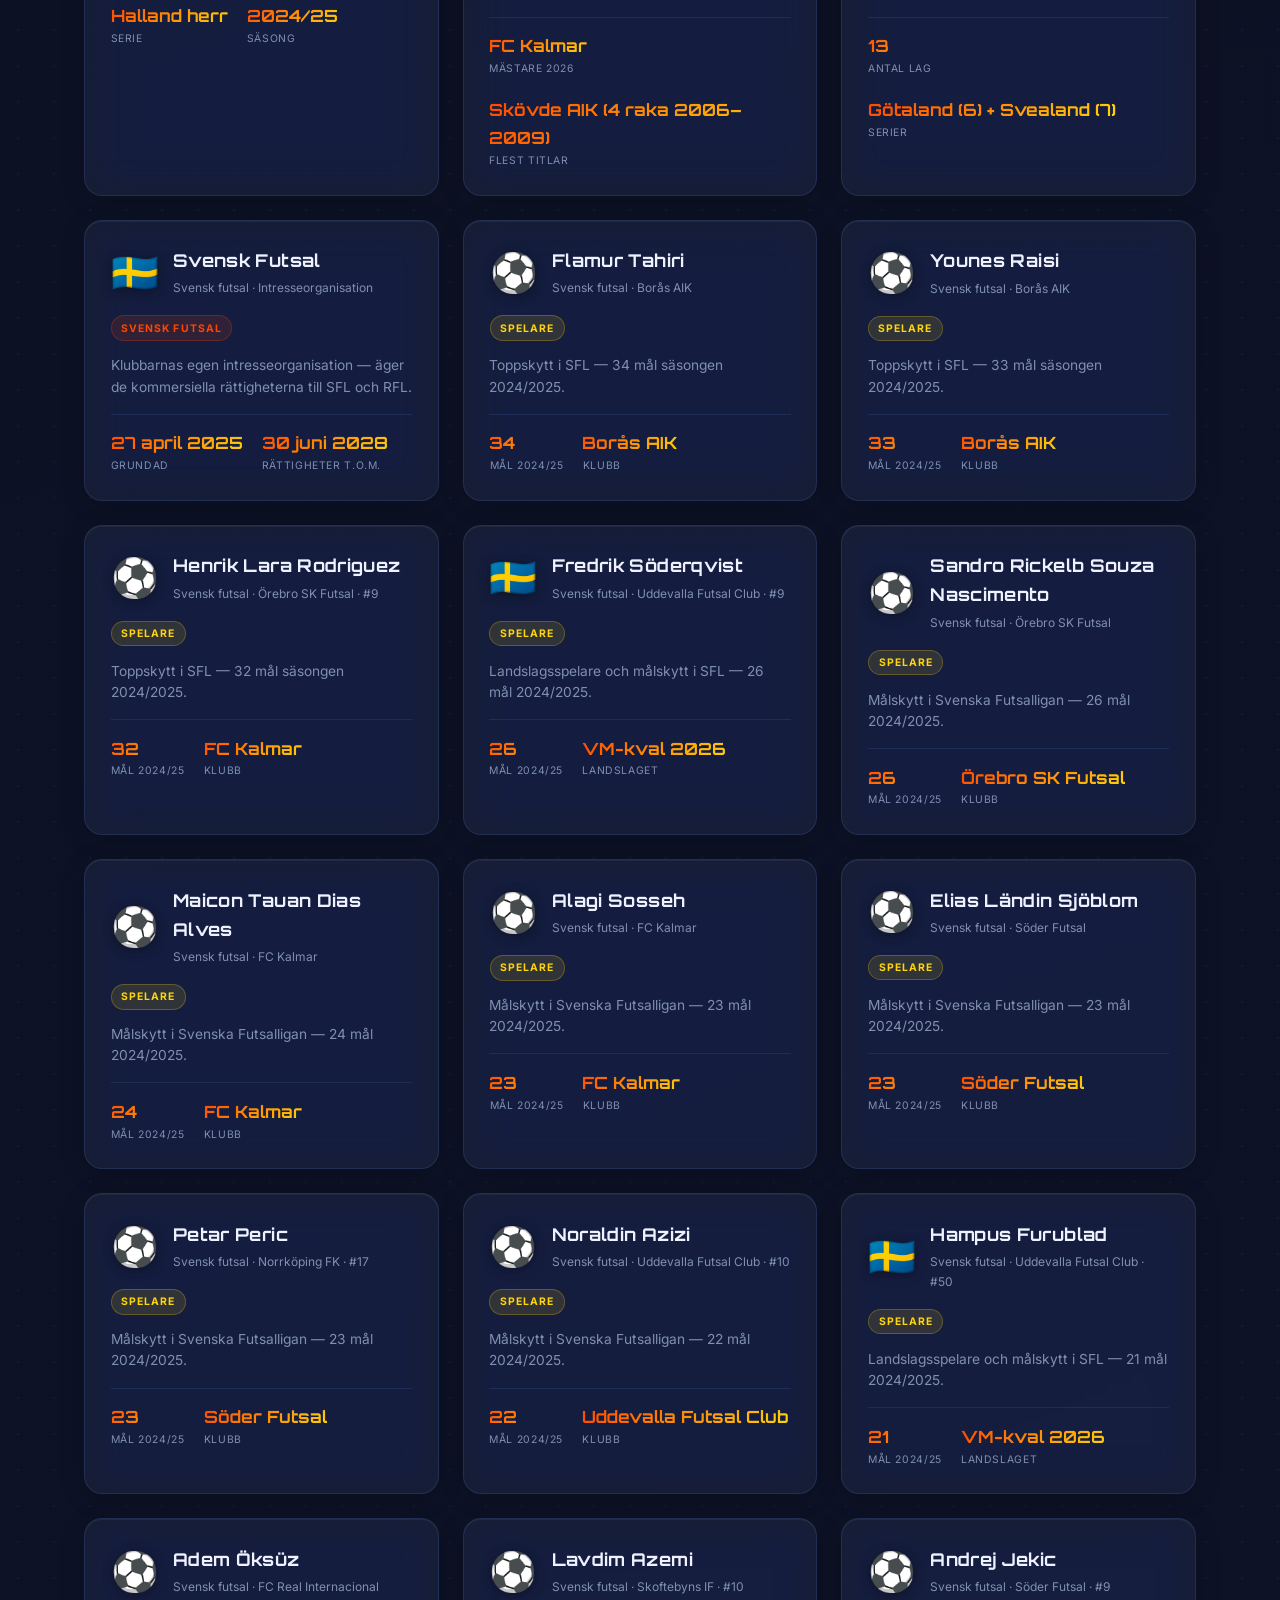
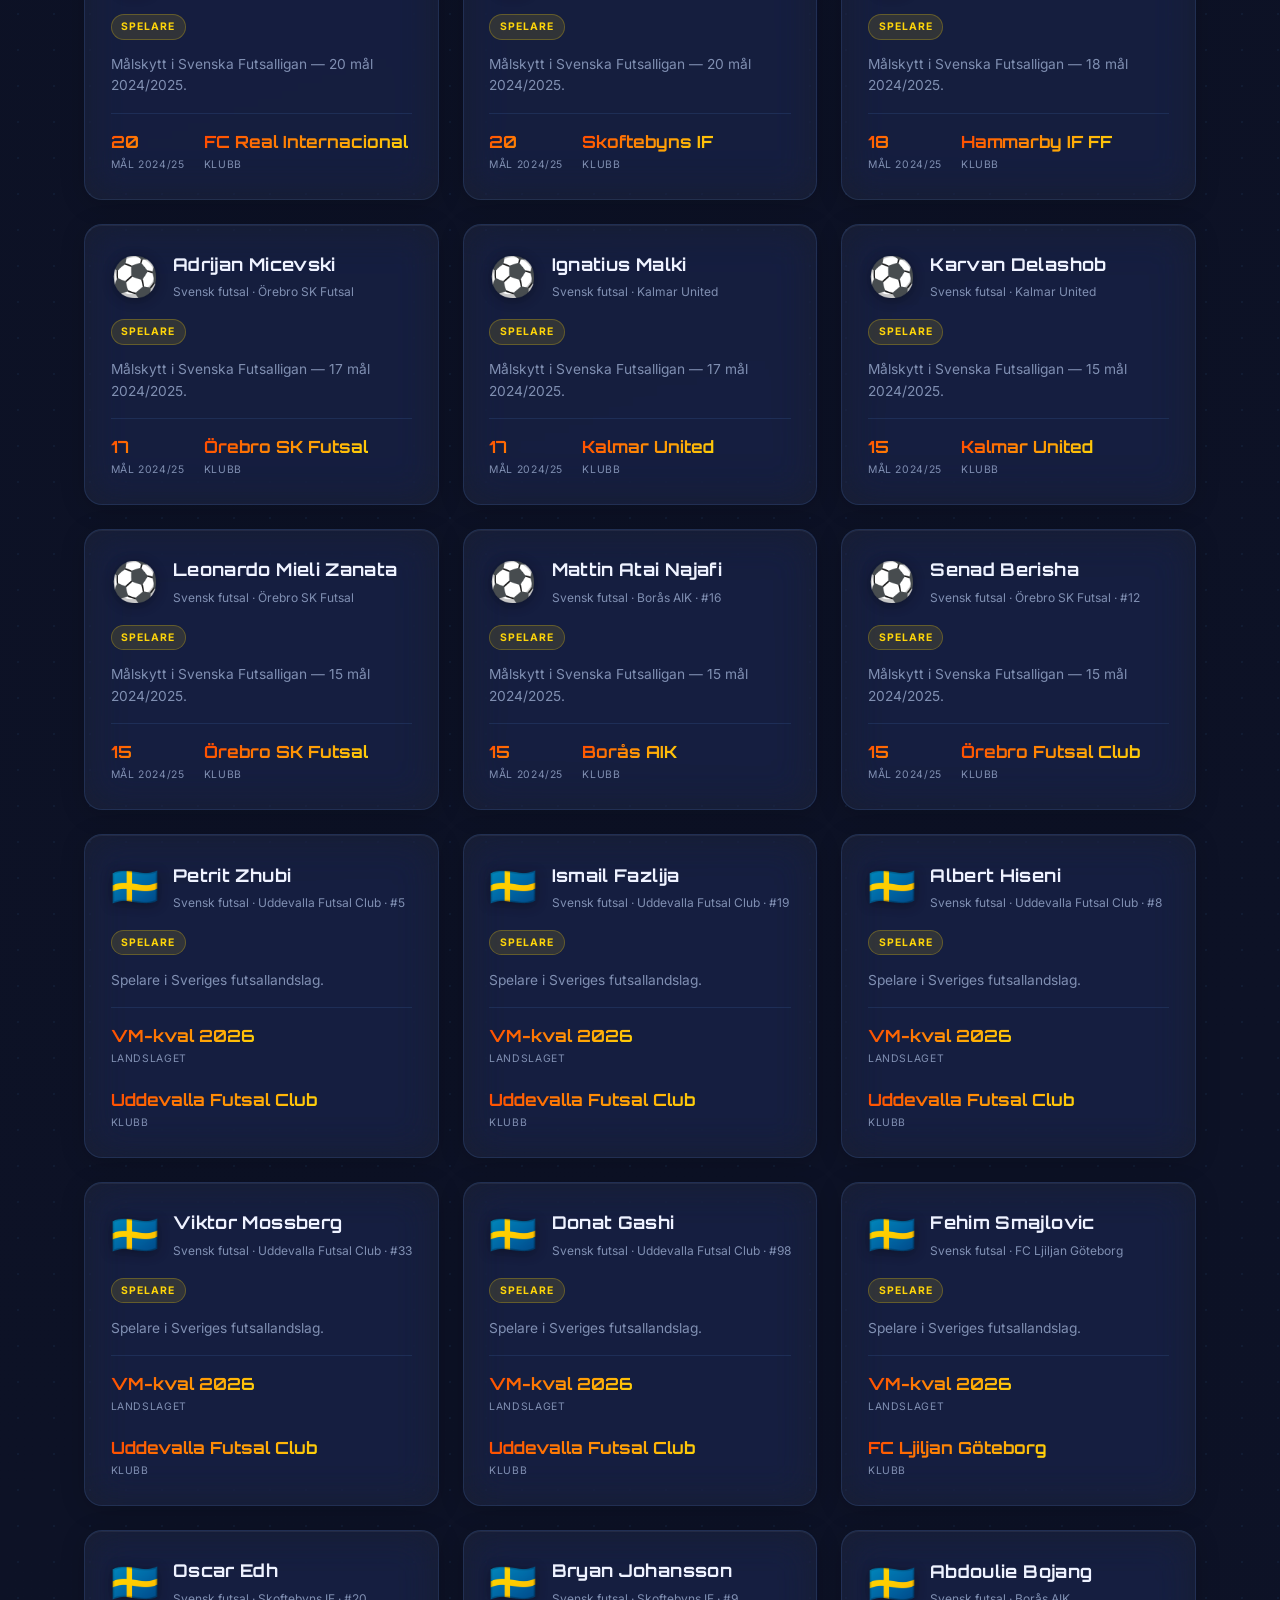
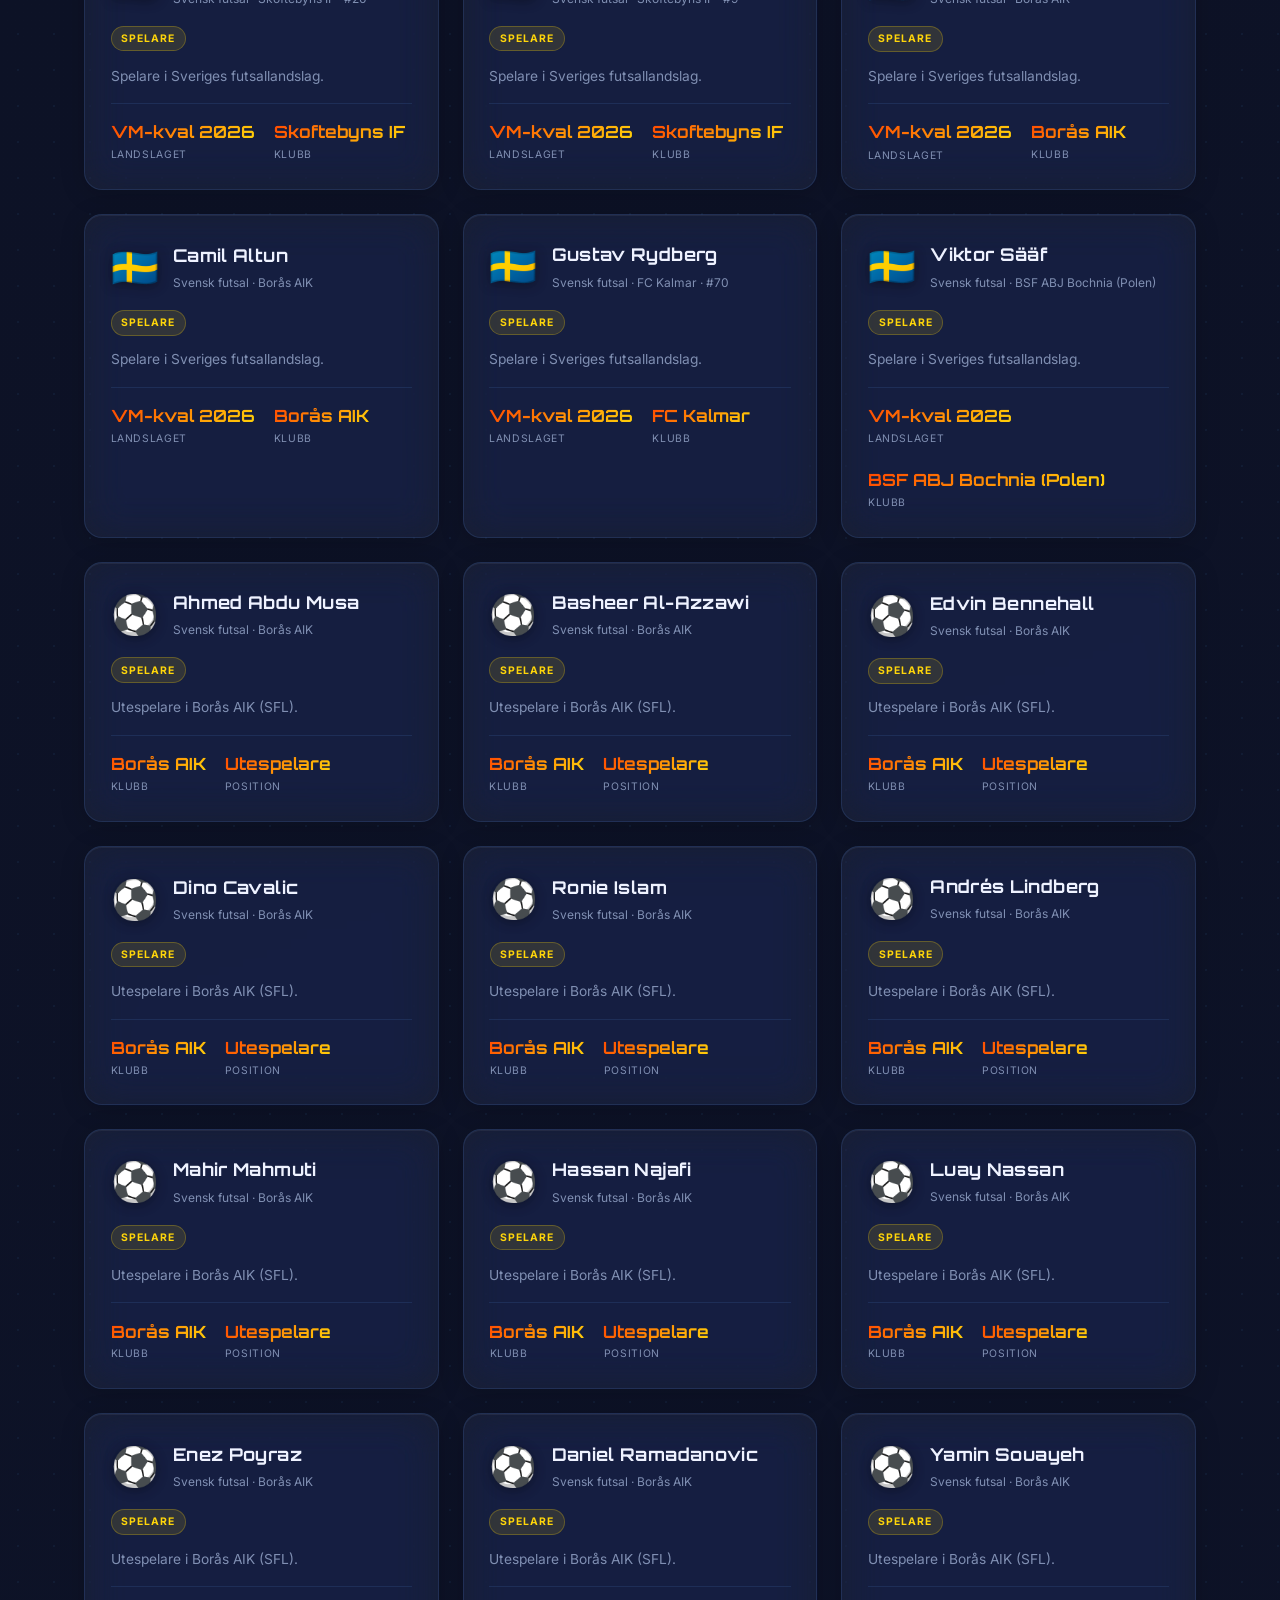
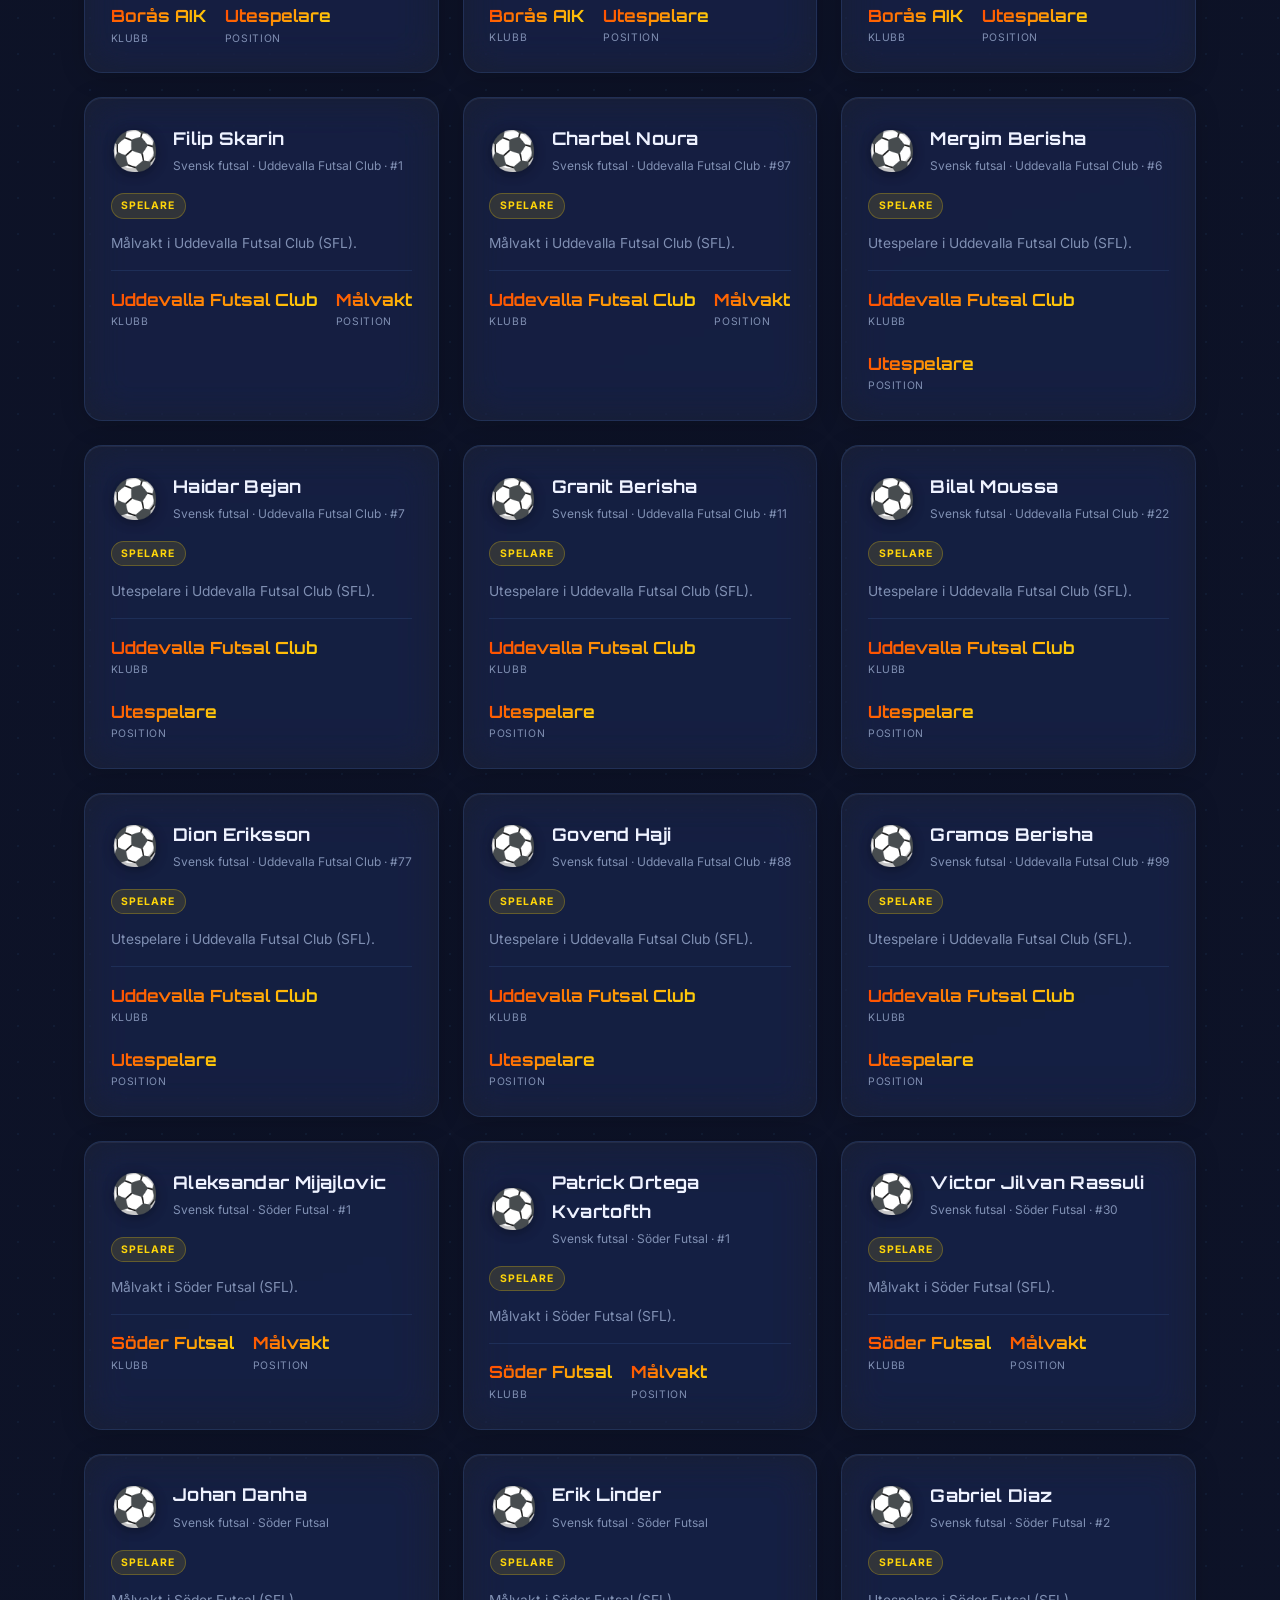
==== commit 45552744: "@ Futsalvarlden: alla SFL-trupper, ledarstaber och klubbhistorik Klickkedjan gar nu hela vagen: klub" ====
--- a/futsal.html
+++ b/futsal.html
@@ -399,6 +399,73 @@
       padding-top: 1rem;
       margin-bottom: 1.3rem;
     }
+    .modal-staff {
+      border-top: 1px solid var(--glass-border);
+      padding-top: 1rem;
+      margin-bottom: 1.3rem;
+    }
+    .modal-staff h4 {
+      font-family: var(--font-head);
+      font-size: 0.75rem;
+      letter-spacing: 0.12em;
+      text-transform: uppercase;
+      color: var(--gold);
+      margin-bottom: 0.75rem;
+    }
+    /* ── Klubbhistorik ── */
+    .modal-career {
+      border-top: 1px solid var(--glass-border);
+      padding-top: 1rem;
+      margin-bottom: 1.3rem;
+    }
+    .modal-career h4 {
+      font-family: var(--font-head);
+      font-size: 0.75rem;
+      letter-spacing: 0.12em;
+      text-transform: uppercase;
+      color: var(--gold);
+      margin-bottom: 0.75rem;
+    }
+    .career-list { display: flex; flex-direction: column; gap: 0.4rem; }
+    .career-item {
+      display: flex;
+      align-items: baseline;
+      justify-content: space-between;
+      gap: 0.75rem;
+      width: 100%;
+      text-align: left;
+      font-family: var(--font-body);
+      font-size: 0.82rem;
+      color: var(--text);
+      background: rgba(255,255,255,0.05);
+      border: 1px solid var(--glass-border);
+      border-left: 3px solid var(--orange);
+      border-radius: 8px;
+      padding: 0.5rem 0.8rem;
+      cursor: pointer;
+      transition: border-color 0.18s, background 0.18s, transform 0.15s;
+    }
+    .career-item:hover { border-color: var(--gold); background: rgba(255,214,10,0.1); transform: translateX(3px); }
+    .career-static { cursor: default; border-left-color: var(--glass-border); }
+    .career-static:hover { transform: none; background: rgba(255,255,255,0.05); border-color: var(--glass-border); }
+    .car-club { font-weight: 600; }
+    .car-meta { font-size: 0.72rem; color: var(--text-muted); text-align: right; flex-shrink: 0; }
+    /* ── Visa fler fakta ── */
+    .facts-more {
+      display: inline-flex;
+      align-items: center;
+      gap: 0.35rem;
+      font-family: var(--font-body);
+      font-size: 0.75rem;
+      color: var(--gold);
+      background: none;
+      border: none;
+      border-bottom: 1px dashed var(--gold);
+      padding: 0 0 2px 0;
+      margin: -0.5rem 0 1.2rem 0;
+      cursor: pointer;
+    }
+    .facts-more:hover { color: var(--orange); border-bottom-color: var(--orange); }
     .modal-roster h4 {
       font-family: var(--font-head);
       font-size: 0.75rem;
@@ -485,11 +552,11 @@
       0%   { box-shadow: 0 0 0 0 rgba(255,107,43,0.55); }
       100% { box-shadow: 0 0 0 14px rgba(255,107,43,0); }
     }
-    .modal-members.flash, .modal-roster.flash, .modal-history.flash {
+    .modal-members.flash, .modal-roster.flash, .modal-history.flash, .modal-career.flash, .modal-staff.flash {
       border-radius: 14px;
       animation: member-flash 1s ease-out 2;
     }
-    .modal-roster, .modal-history { scroll-margin-top: 1rem; }
+    .modal-roster, .modal-history, .modal-career, .modal-staff { scroll-margin-top: 1rem; }
 
     /* ── Lag i serien (nedbrytning) ── */
     .modal-members { margin-bottom: 1.5rem; scroll-margin-top: 1rem; }
@@ -984,13 +1051,21 @@
   const overlay = document.getElementById('modal-overlay');
   const modal = document.getElementById('modal');
 
+  /* Namn → klickbar länk om posten finns i databasen */
+  function gotoChip(name, selfId) {
+    const db = entryByName(name);
+    if (!db || db.id === selfId) return name;
+    return `<span class="inline-link" data-goto="${db.id}">${name}</span>`;
+  }
   function openModal(id) {
     const e = DATA.find(d => d.id === id);
     if (!e) return;
     const GOTO_CFG = {
       members: { sel: '.modal-members', cta: e.type === 'turnering' ? 'Visa mästarna ↓' : 'Visa lagen ↓', has: () => e.members && e.members.length },
       squad:   { sel: '.modal-roster',  cta: 'Visa truppen ↓', has: () => e.squad && e.squad.length },
-      history: { sel: '.modal-history', cta: 'Visa historiken ↓', has: () => e.history && e.history.length }
+      history: { sel: '.modal-history', cta: 'Visa historiken ↓', has: () => e.history && e.history.length },
+      career:  { sel: '.modal-career',  cta: 'Visa klubbarna ↓', has: () => e.career && e.career.length },
+      staff:   { sel: '.modal-staff',   cta: 'Visa ledarna ↓', has: () => e.staff && e.staff.length }
     };
     let stats = (e.stats || []).map(s => {
       const cfg = s.goto && GOTO_CFG[s.goto];
@@ -1008,7 +1083,11 @@
         stats += `<button class="modal-stat is-clickable" data-scroll="squad"><div class="v">${autoRoster.length}</div><div class="l">Spelare i databasen</div><div class="stat-cta">Visa spelarna ↓</div></button>`;
       }
     }
-    const facts = (e.facts || []).map(f => `<li>${linkify(f, e.id)}</li>`).join('');
+    const FACT_MAX = 4;
+    const factList = e.facts || [];
+    const facts = factList.map((f, i) => `<li${i >= FACT_MAX ? ' class="fact-extra" hidden' : ''}>${linkify(f, e.id)}</li>`).join('');
+    const factsMore = factList.length > FACT_MAX
+      ? `<button class="facts-more" id="facts-more">Visa ${factList.length - FACT_MAX} fakta till ↓</button>` : '';
     const historyHTML = (e.history || []).map(h => `<div class="hist-row"><span class="hist-year">${h.year}</span><span class="hist-champ">${linkify(h.champ, e.id)}</span><span class="hist-res">${h.result}</span></div>`).join('');
     /* Lag i serien — klickbar nedbrytning */
     let membersHTML = '';
@@ -1044,9 +1123,12 @@
       const rows = [];
       if (p.born) rows.push(['Född', formatBorn(p.born)]);
       if (p.birthplace) rows.push(['Födelseort', p.birthplace]);
+      if (p.nationality) rows.push(['Nationalitet', gotoChip(p.nationality, e.id)]);
+      if (p.position) rows.push(['Position', p.position]);
+      if (p.number) rows.push(['Tröjnummer', p.number]);
       if (p.height) rows.push(['Längd', p.height]);
       if (p.foot) rows.push(['Fot', p.foot]);
-      if (p.club) rows.push(['Nuvarande klubb', linkify(p.club, e.id)]);
+      if (p.club) rows.push(['Nuvarande klubb', gotoChip(p.club, e.id)]);
       if (rows.length) profileHTML = `<div class="modal-profile">${rows.map(r => `<div class="prof-row"><span class="prof-k">${r[0]}</span><span class="prof-v">${r[1]}</span></div>`).join('')}</div>`;
     }
     let rosterHTML = '';
@@ -1063,6 +1145,31 @@
         rosterHTML = `<div class="modal-roster"><h4>Spelare i databasen (${roster.length})</h4><div class="roster-list">${roster.map(p => `<button class="roster-item" data-goto="${p.id}"><span>${p.flag}</span><span class="ros-name">${p.name}</span><span class="ros-pos">${positionOf(p)}</span></button>`).join('')}</div></div>`;
       }
     }
+    /* Ledarstab */
+    let staffHTML = '';
+    if (e.staff && e.staff.length) {
+      const items = e.staff.map(m => {
+        const db = DATA.find(x => x.type === 'spelare' && x.name === m.name);
+        const inner = `<span class="ros-name">${m.name}</span><span class="ros-pos">${m.role}</span>`;
+        return db && db.id !== e.id
+          ? `<button class="roster-item" data-goto="${db.id}">${inner}</button>`
+          : `<span class="roster-item roster-static">${inner}</span>`;
+      }).join('');
+      staffHTML = `<div class="modal-staff"><h4>Ledarstab (${e.staff.length})</h4><div class="roster-list">${items}</div></div>`;
+    }
+    /* Klubbhistorik — klickbar vidare till varje klubb */
+    let careerHTML = '';
+    if (e.career && e.career.length) {
+      const items = e.career.map(c => {
+        const db = entryByName(c.club);
+        const meta = [c.years, c.note].filter(Boolean).join(' · ');
+        const inner = `<span class="car-club">${c.club}</span><span class="car-meta">${meta}</span>`;
+        return db && db.id !== e.id
+          ? `<button class="career-item" data-goto="${db.id}">${inner}</button>`
+          : `<span class="career-item career-static">${inner}</span>`;
+      }).join('');
+      careerHTML = `<div class="modal-career"><h4>Klubbhistorik (${e.career.length})${e.careerNote ? ' — ' + e.careerNote : ''}</h4><div class="career-list">${items}</div></div>`;
+    }
     modal.innerHTML = `
       <button class="modal-close" id="modal-close" aria-label="Stäng">✕</button>
       <div class="modal-head">
@@ -1074,9 +1181,12 @@
       ${profileHTML}
       <div class="modal-stats">${stats}</div>
       <ul class="modal-facts">${facts}</ul>
+      ${factsMore}
+      ${careerHTML}
       ${e.history ? `<div class="modal-history"><h4>Historik — alla mästare</h4>${historyHTML}</div>` : ''}
       ${membersHTML}
       ${rosterHTML}
+      ${staffHTML}
       ${officialHTML}
       ${relHTML}
       <p class="modal-source">📚 Källa: <a href="${e.source.url}" target="_blank" rel="noopener">${e.source.label}</a></p>`;
@@ -1088,10 +1198,19 @@
     } catch (err) {}
     document.body.style.overflow = 'hidden';
     document.getElementById('modal-close').addEventListener('click', closeModal);
-    modal.querySelectorAll('.rel-chip, .inline-link, .roster-item[data-goto], .member-item[data-goto]').forEach(c => c.addEventListener('click', () => openModal(c.dataset.goto)));
+    modal.querySelectorAll('.rel-chip, .inline-link, .roster-item[data-goto], .member-item[data-goto], .career-item[data-goto]').forEach(c => c.addEventListener('click', () => openModal(c.dataset.goto)));
+
+    /* Visa fler fakta */
+    var moreBtn = document.getElementById('facts-more');
+    if (moreBtn) {
+      moreBtn.addEventListener('click', function () {
+        modal.querySelectorAll('.fact-extra').forEach(function (li) { li.hidden = false; });
+        moreBtn.remove();
+      });
+    }
 
     /* Klick på en statistikruta hoppar till rätt avsnitt */
-    var SCROLL_SEL = { members: '.modal-members', squad: '.modal-roster', history: '.modal-history' };
+    var SCROLL_SEL = { members: '.modal-members', squad: '.modal-roster', history: '.modal-history', career: '.modal-career', staff: '.modal-staff' };
     modal.querySelectorAll('.modal-stat[data-scroll]').forEach(function (btn) {
       btn.addEventListener('click', function () {
         var target = modal.querySelector(SCROLL_SEL[btn.dataset.scroll]);
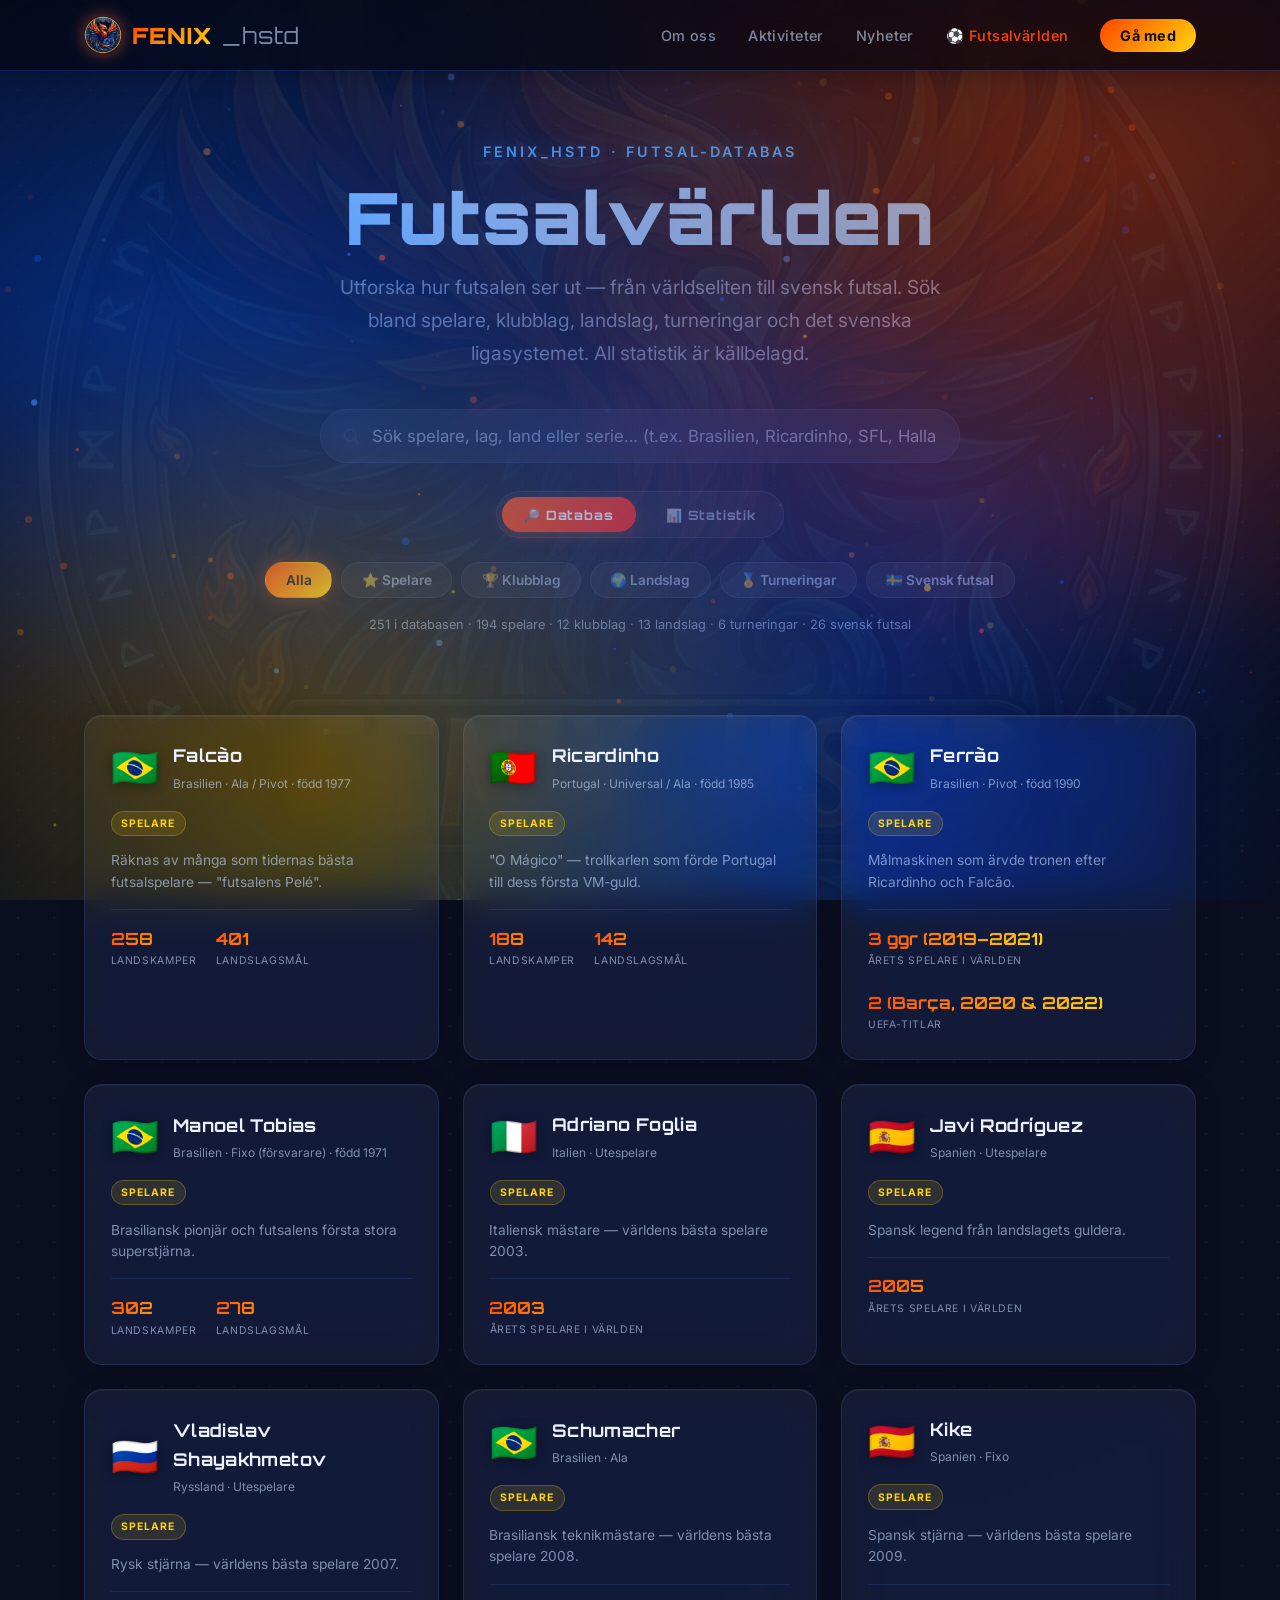
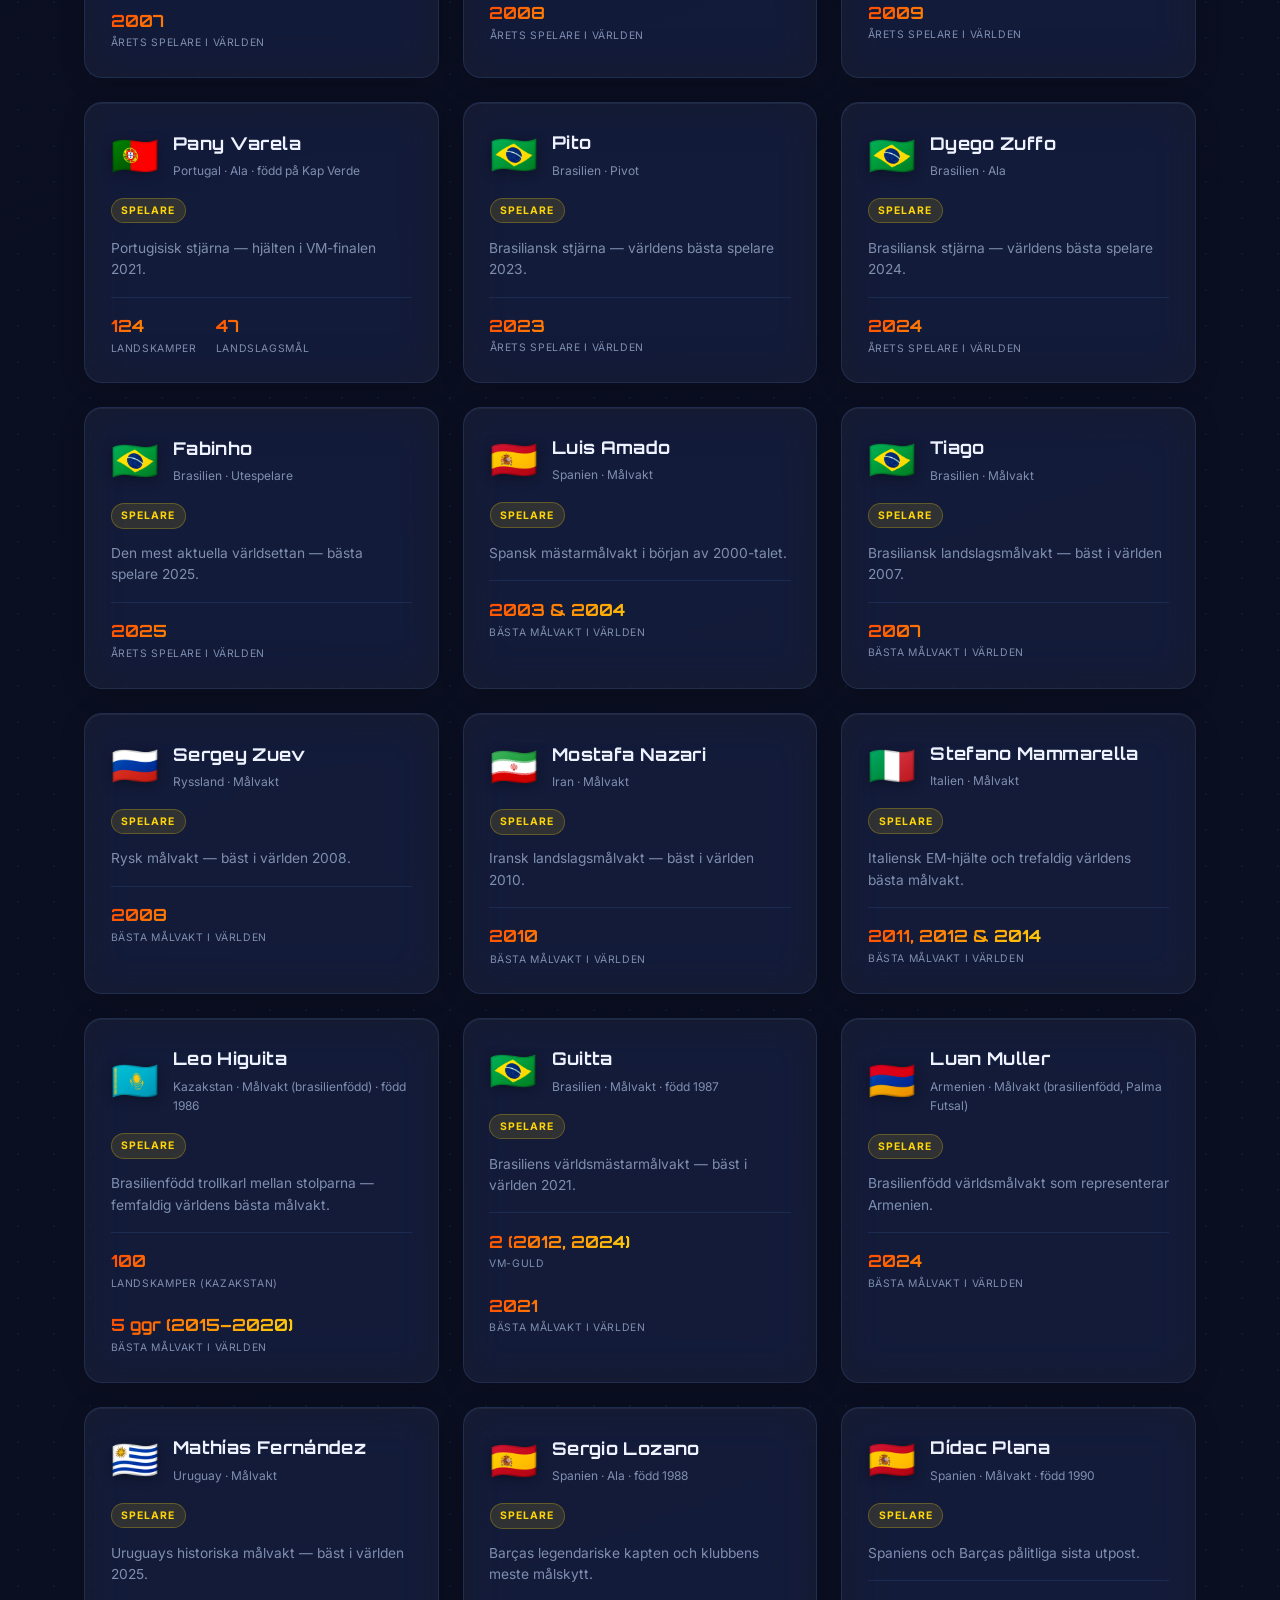
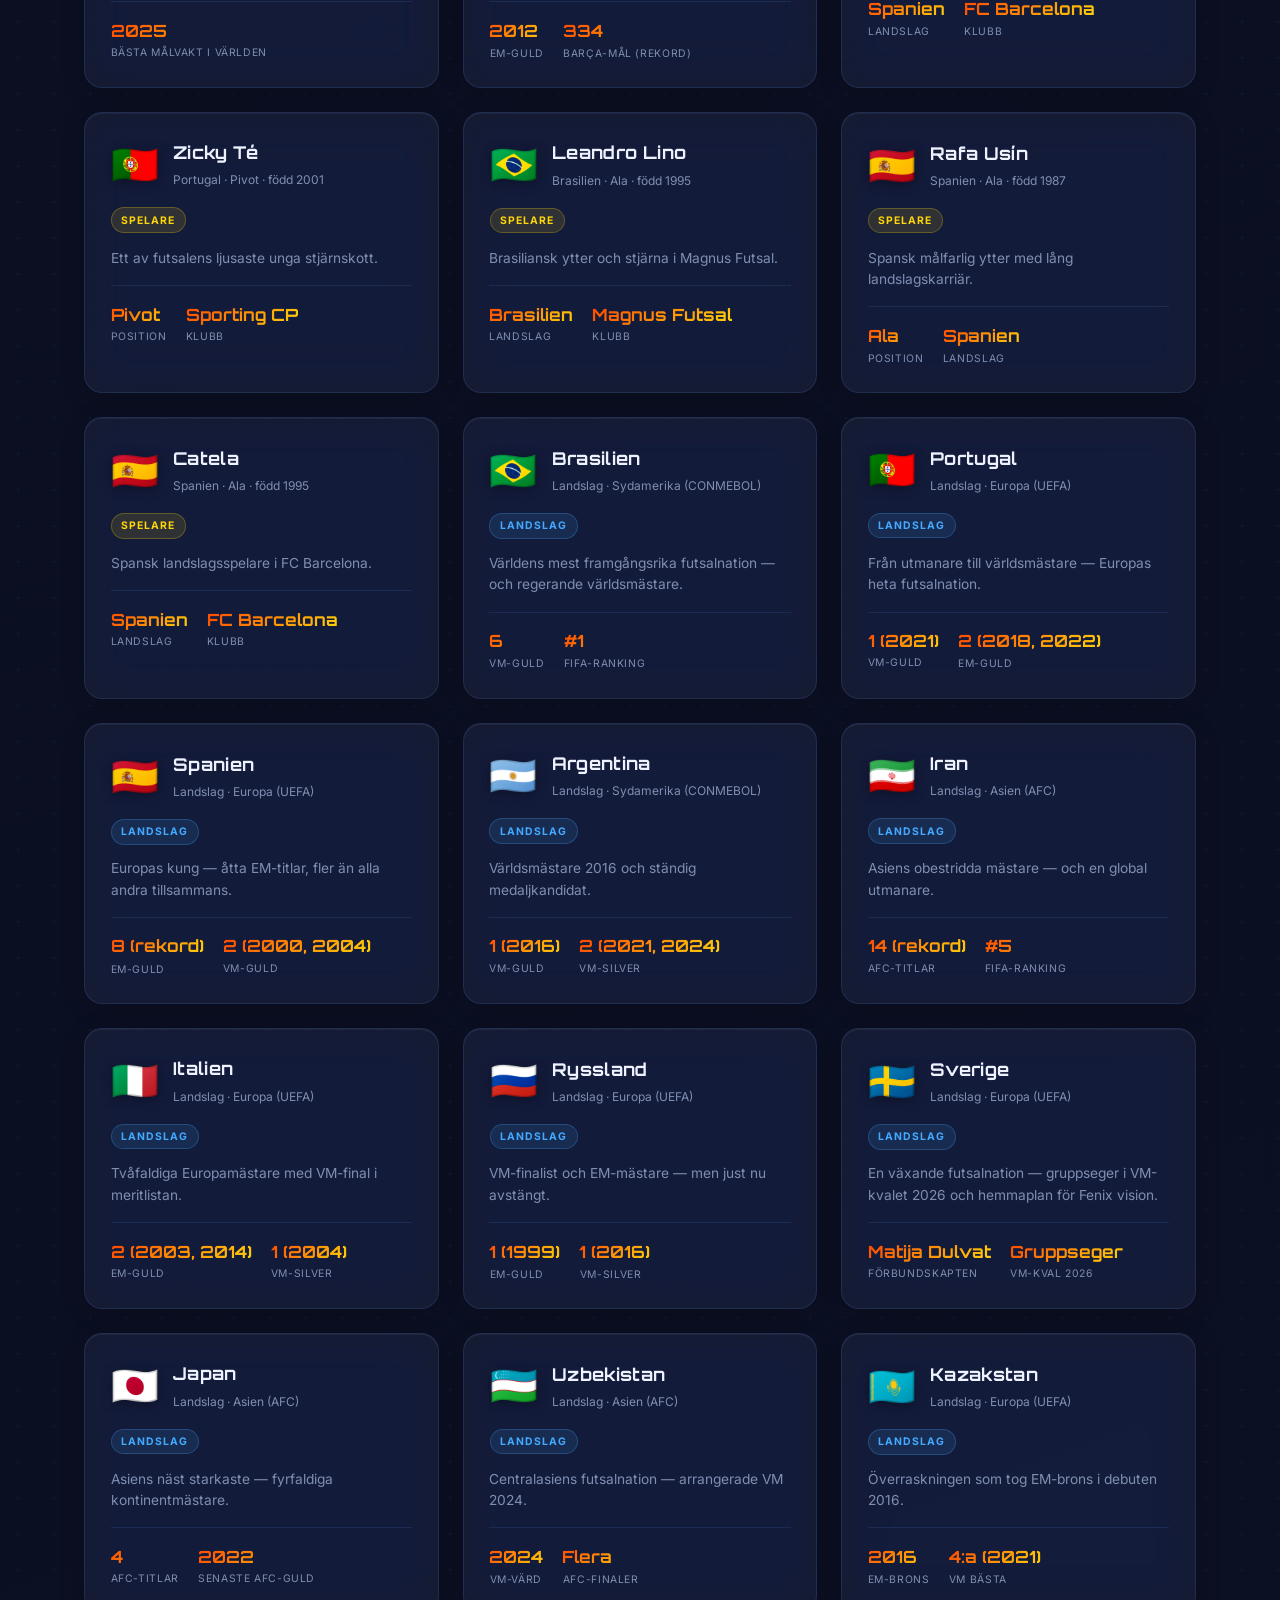
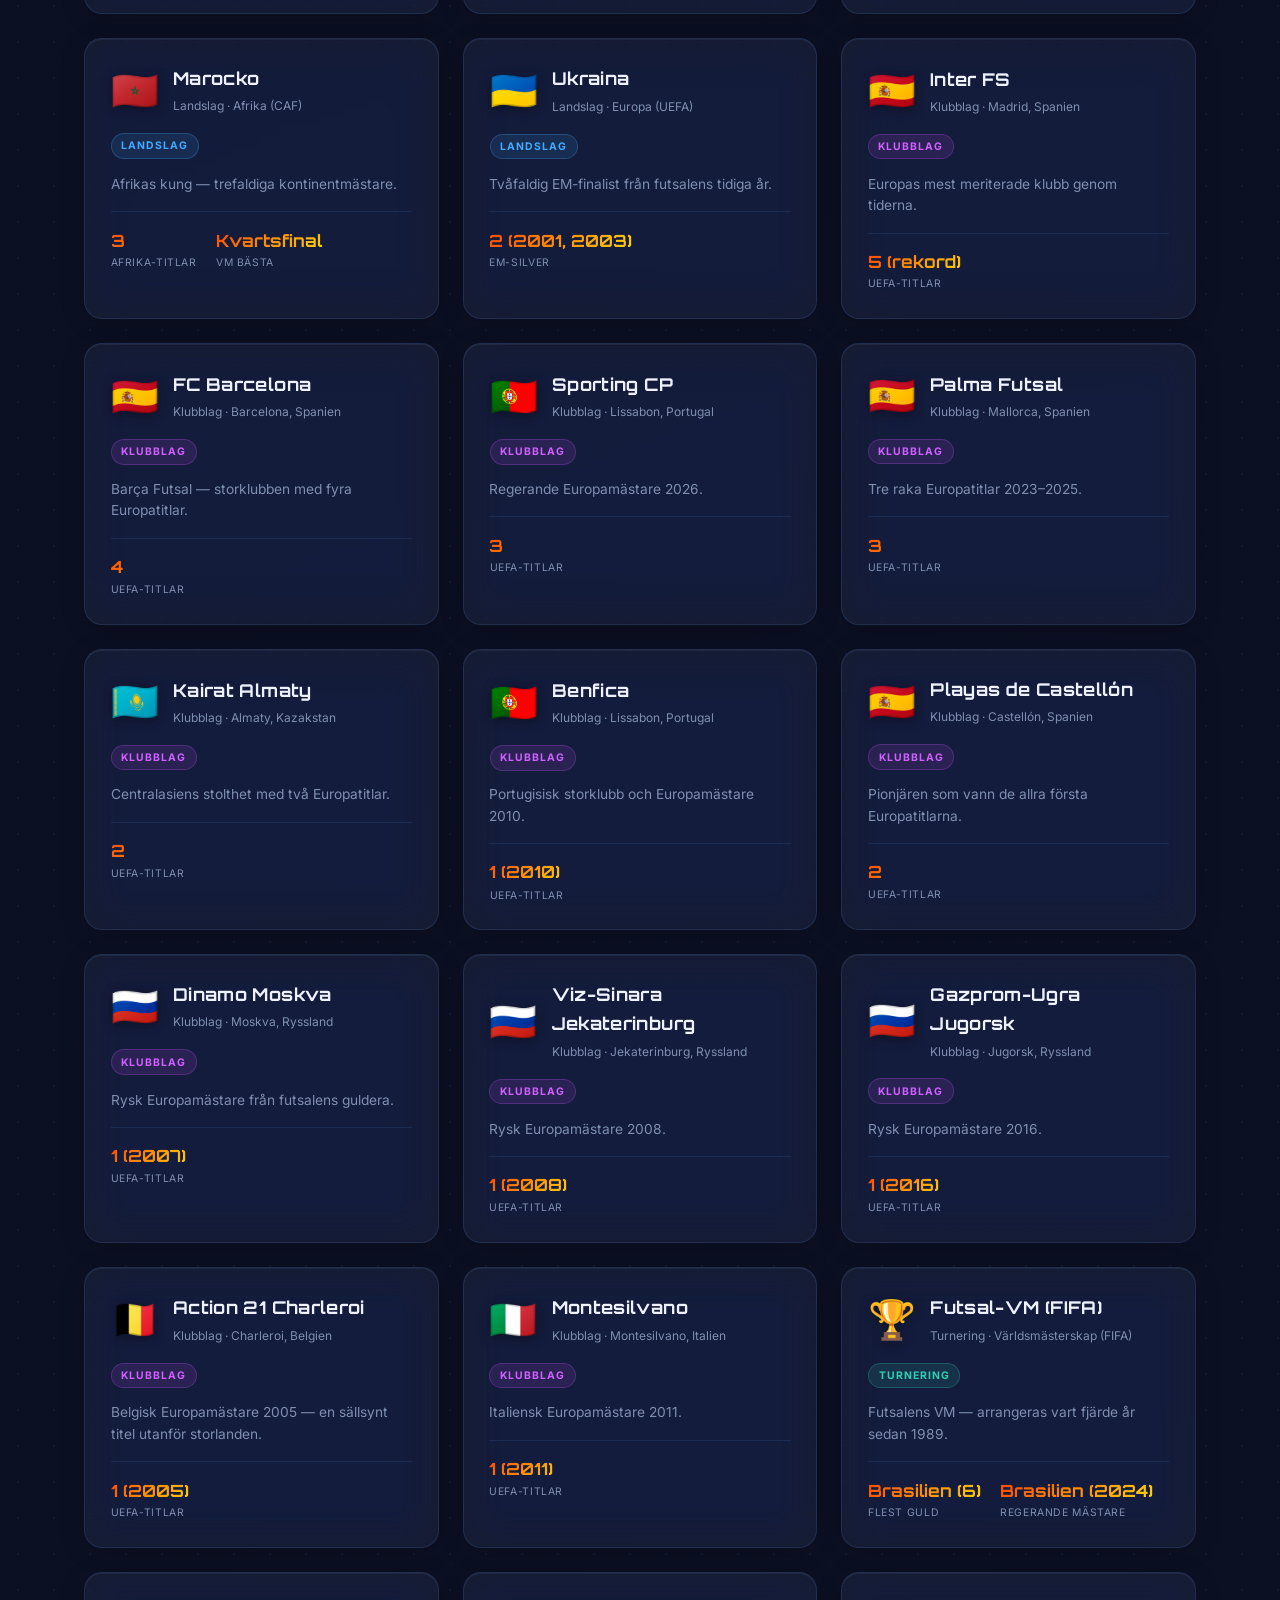
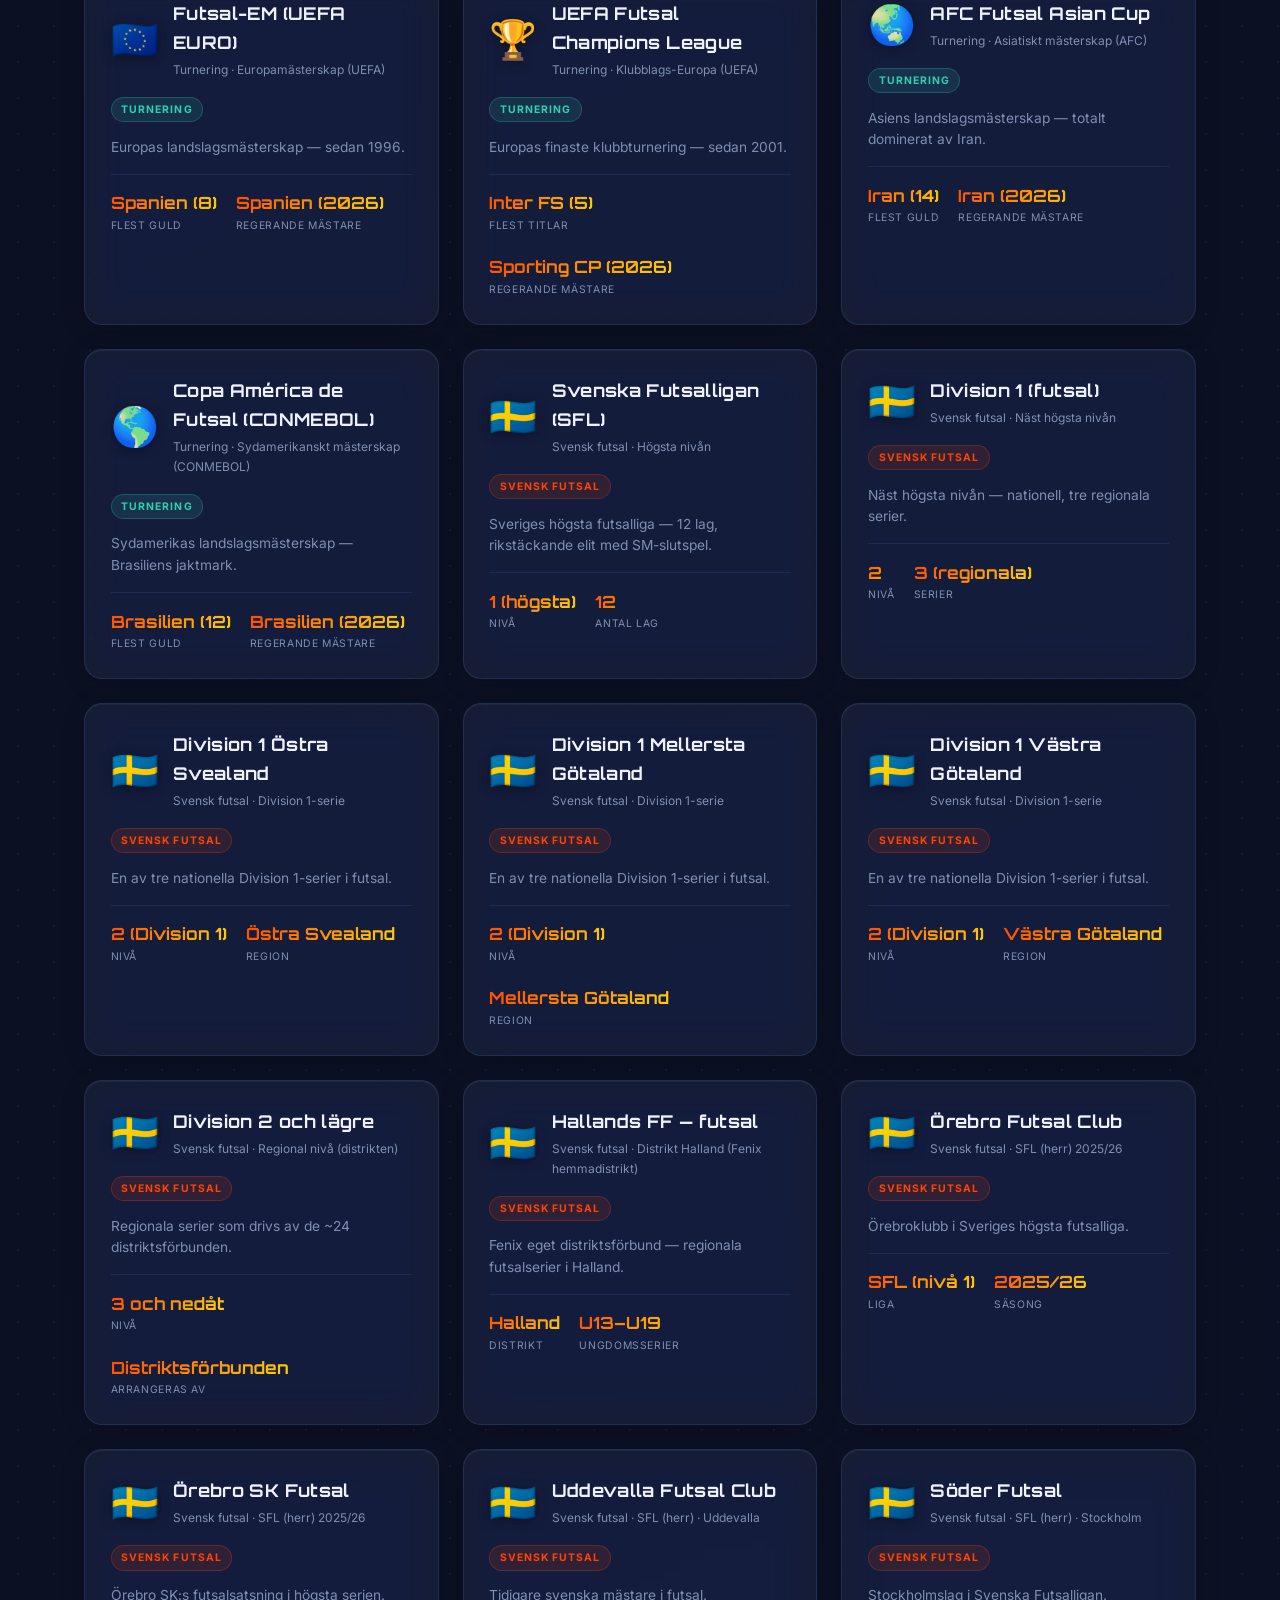
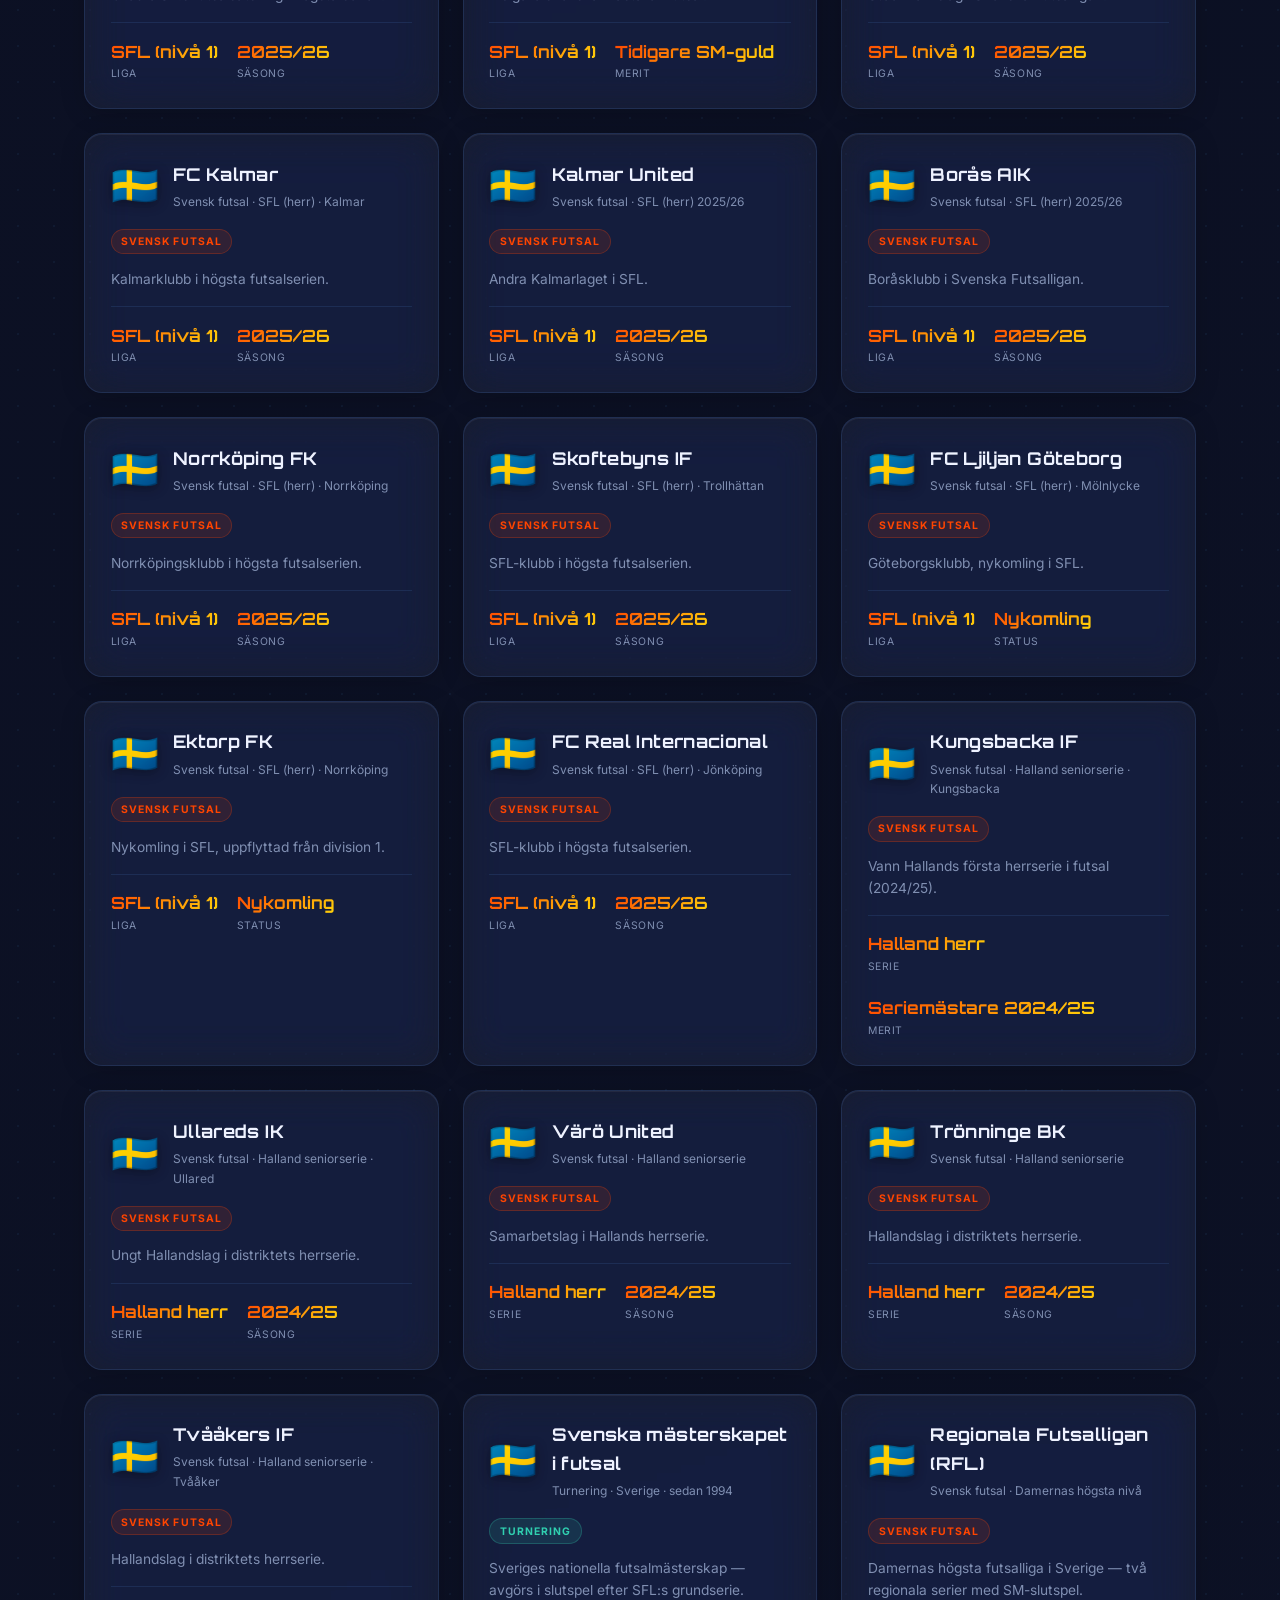
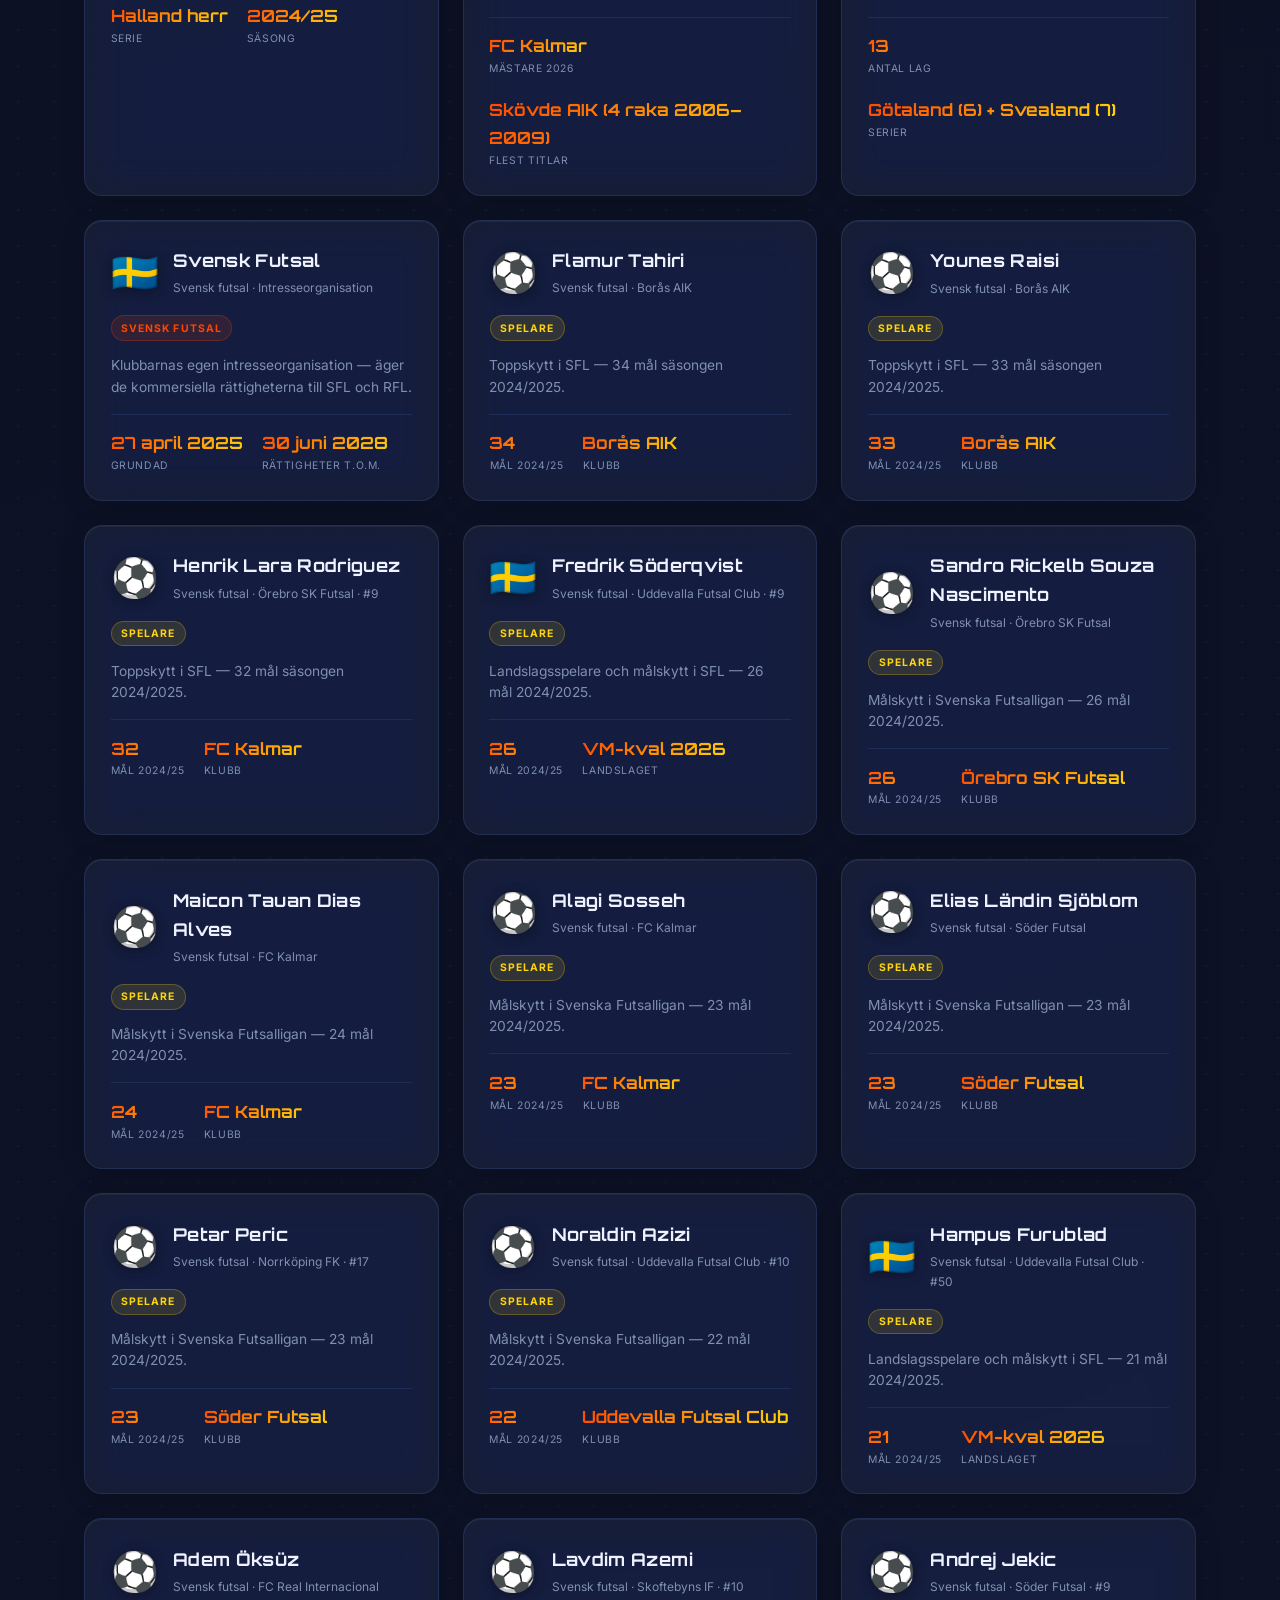
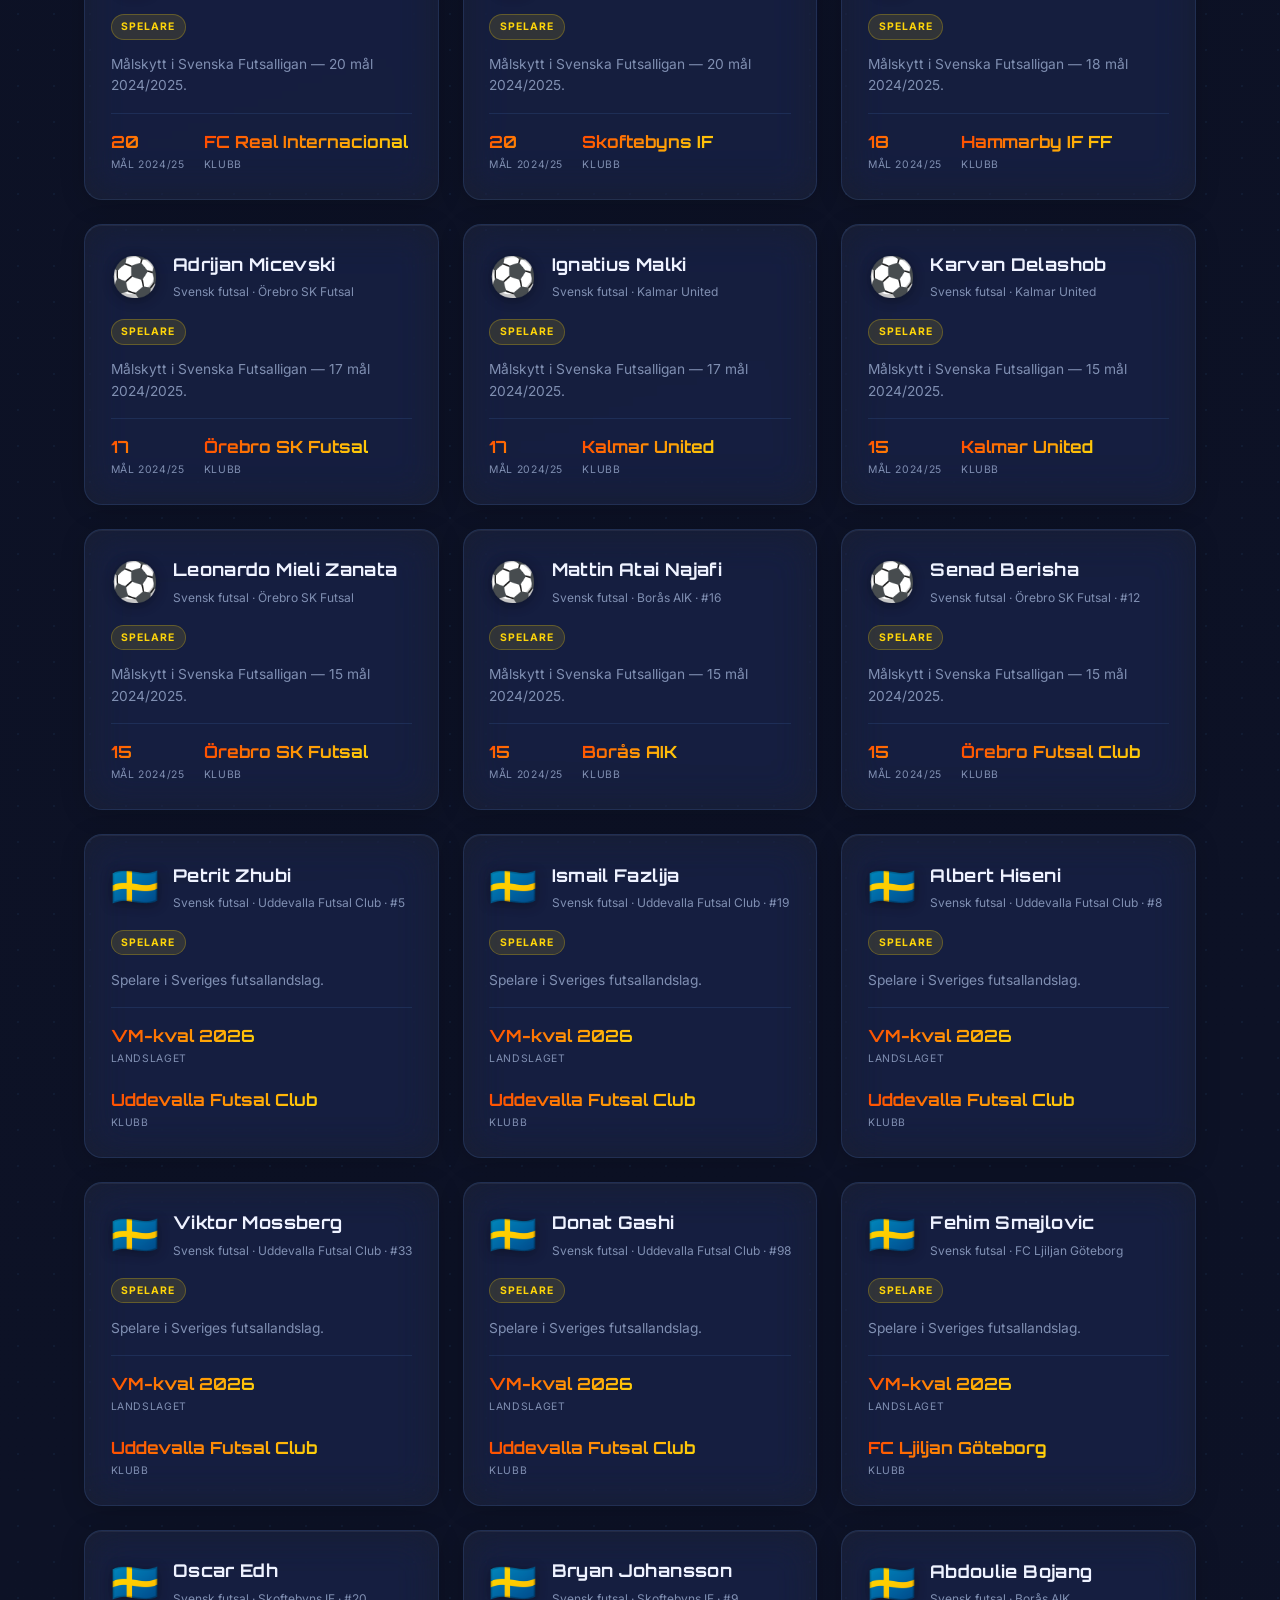
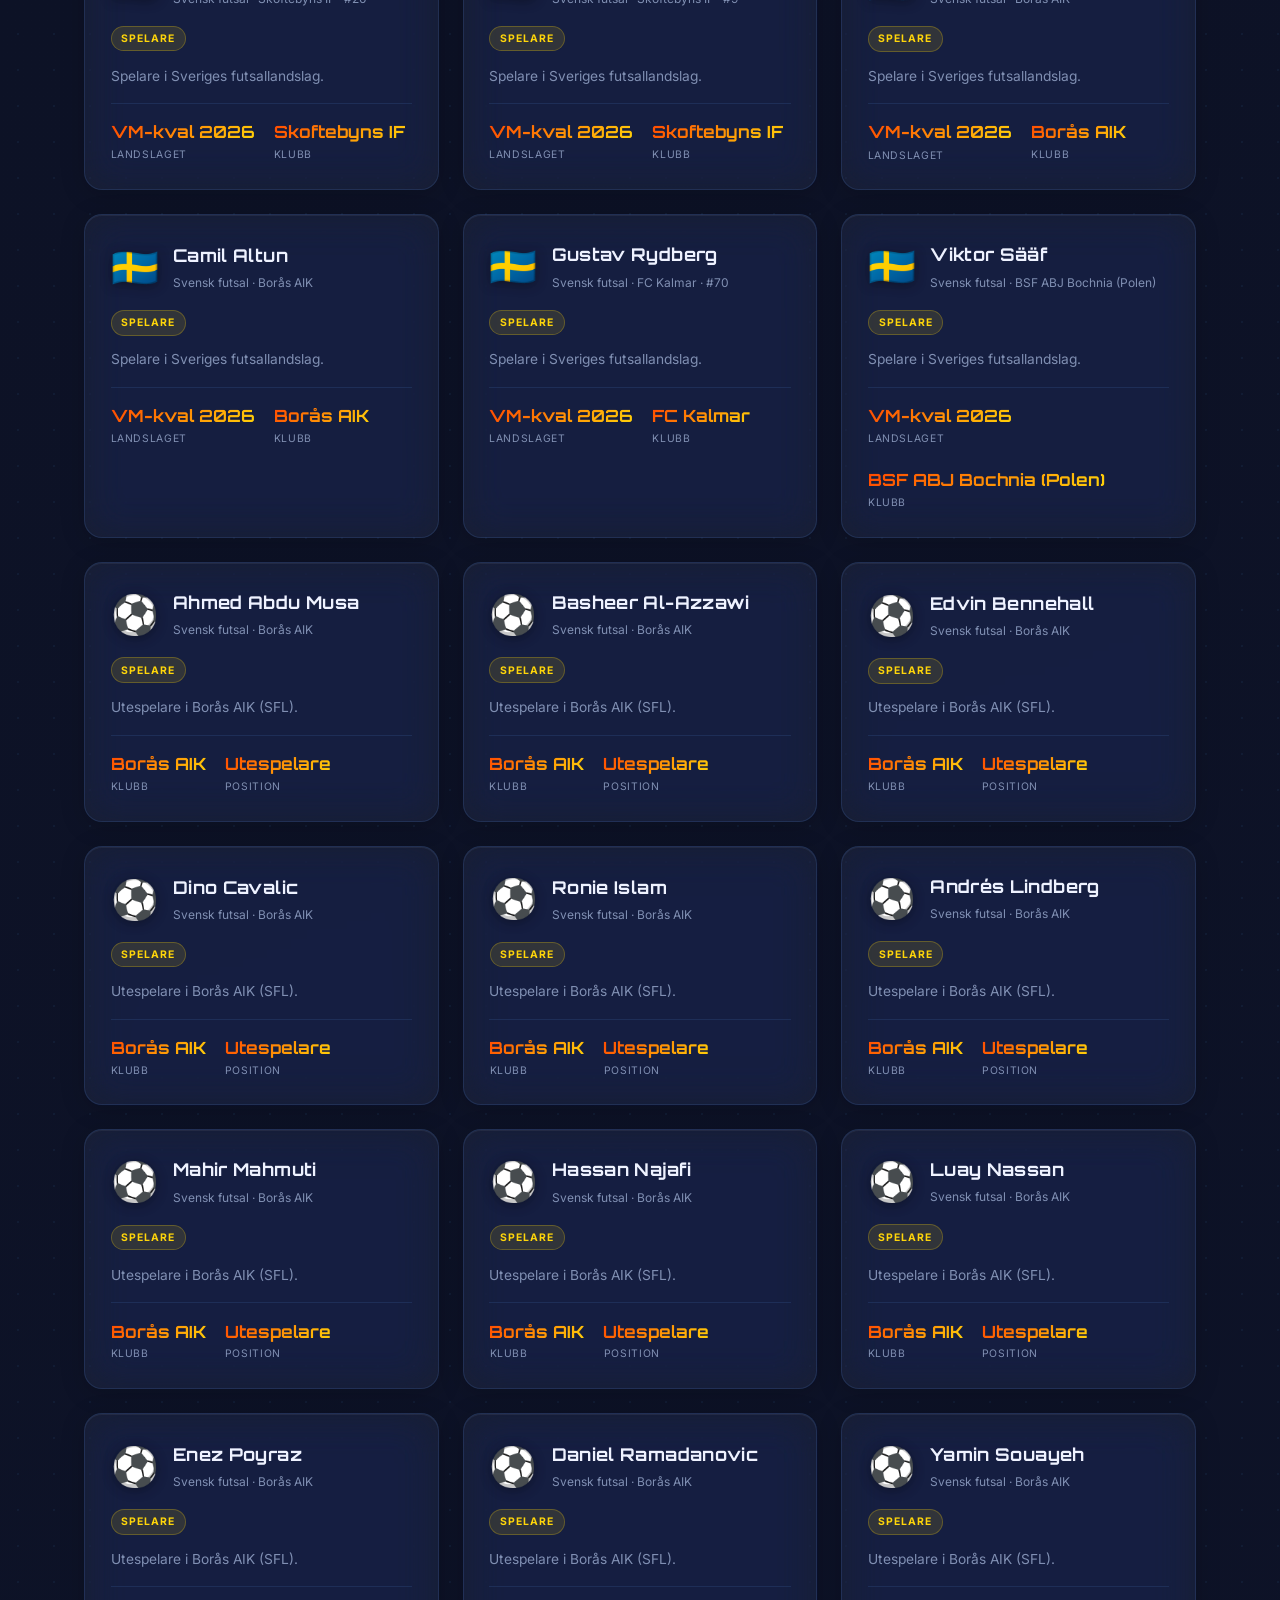
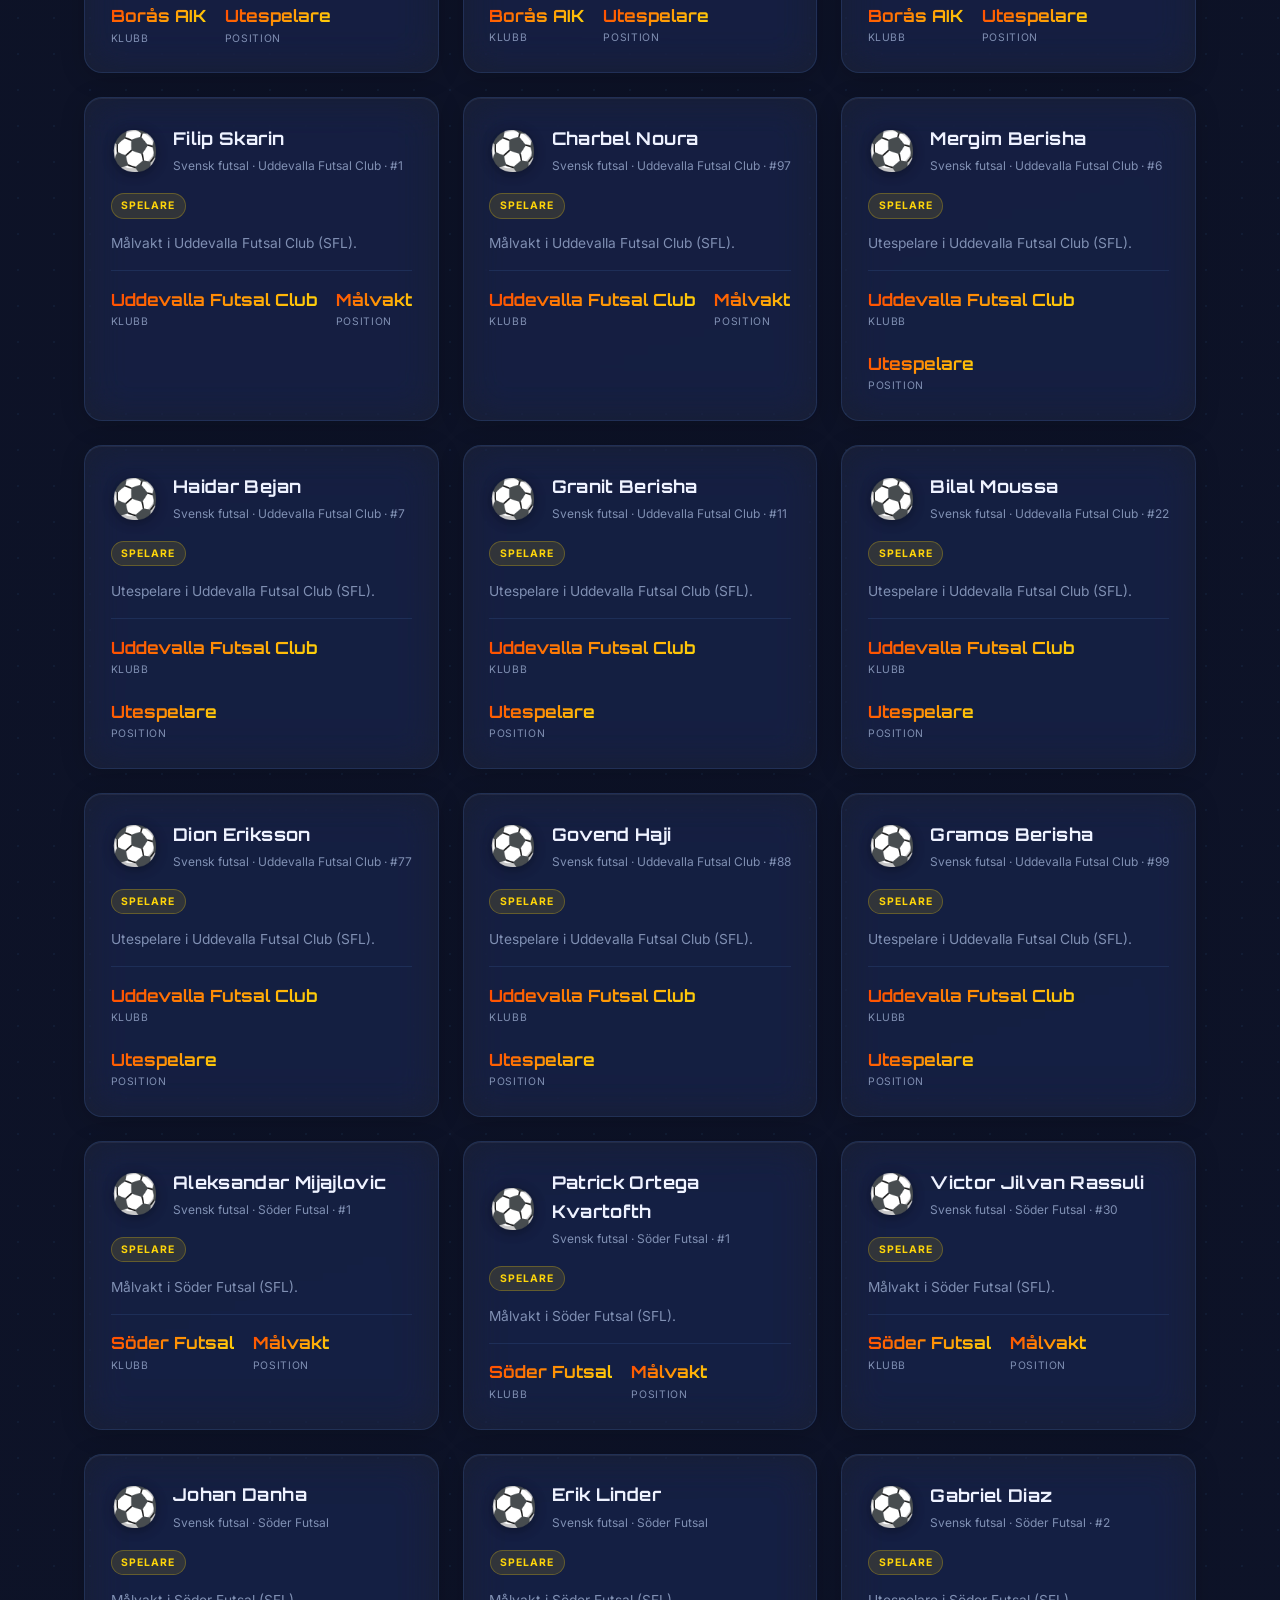
==== commit 99c44d0a: "@ Futsalvarlden: klickbara statistikrutor - "Mastare 2026: FC Kalmar" Rutan i SFL-posten som visade " ====
--- a/futsal.html
+++ b/futsal.html
@@ -1071,6 +1071,11 @@
       const cfg = s.goto && GOTO_CFG[s.goto];
       if (cfg && cfg.has()) {
         return `<button class="modal-stat is-clickable" data-scroll="${s.goto}"><div class="v">${s.value}</div><div class="l">${s.label}</div><div class="stat-cta">${cfg.cta}</div></button>`;
+      }
+      /* Rutans värde är namnet på en post — gör hela rutan klickbar */
+      const hit = entryByName(s.value);
+      if (hit && hit.id !== e.id) {
+        return `<button class="modal-stat is-clickable" data-goto="${hit.id}"><div class="v">${s.value}</div><div class="l">${s.label}</div><div class="stat-cta">Öppna →</div></button>`;
       }
       return `<div class="modal-stat"><div class="v">${s.value}</div><div class="l">${s.label}</div></div>`;
     }).join('');
@@ -1198,7 +1203,7 @@
     } catch (err) {}
     document.body.style.overflow = 'hidden';
     document.getElementById('modal-close').addEventListener('click', closeModal);
-    modal.querySelectorAll('.rel-chip, .inline-link, .roster-item[data-goto], .member-item[data-goto], .career-item[data-goto]').forEach(c => c.addEventListener('click', () => openModal(c.dataset.goto)));
+    modal.querySelectorAll('.rel-chip, .inline-link, .roster-item[data-goto], .member-item[data-goto], .career-item[data-goto], .modal-stat[data-goto]').forEach(c => c.addEventListener('click', () => openModal(c.dataset.goto)));
 
     /* Visa fler fakta */
     var moreBtn = document.getElementById('facts-more');
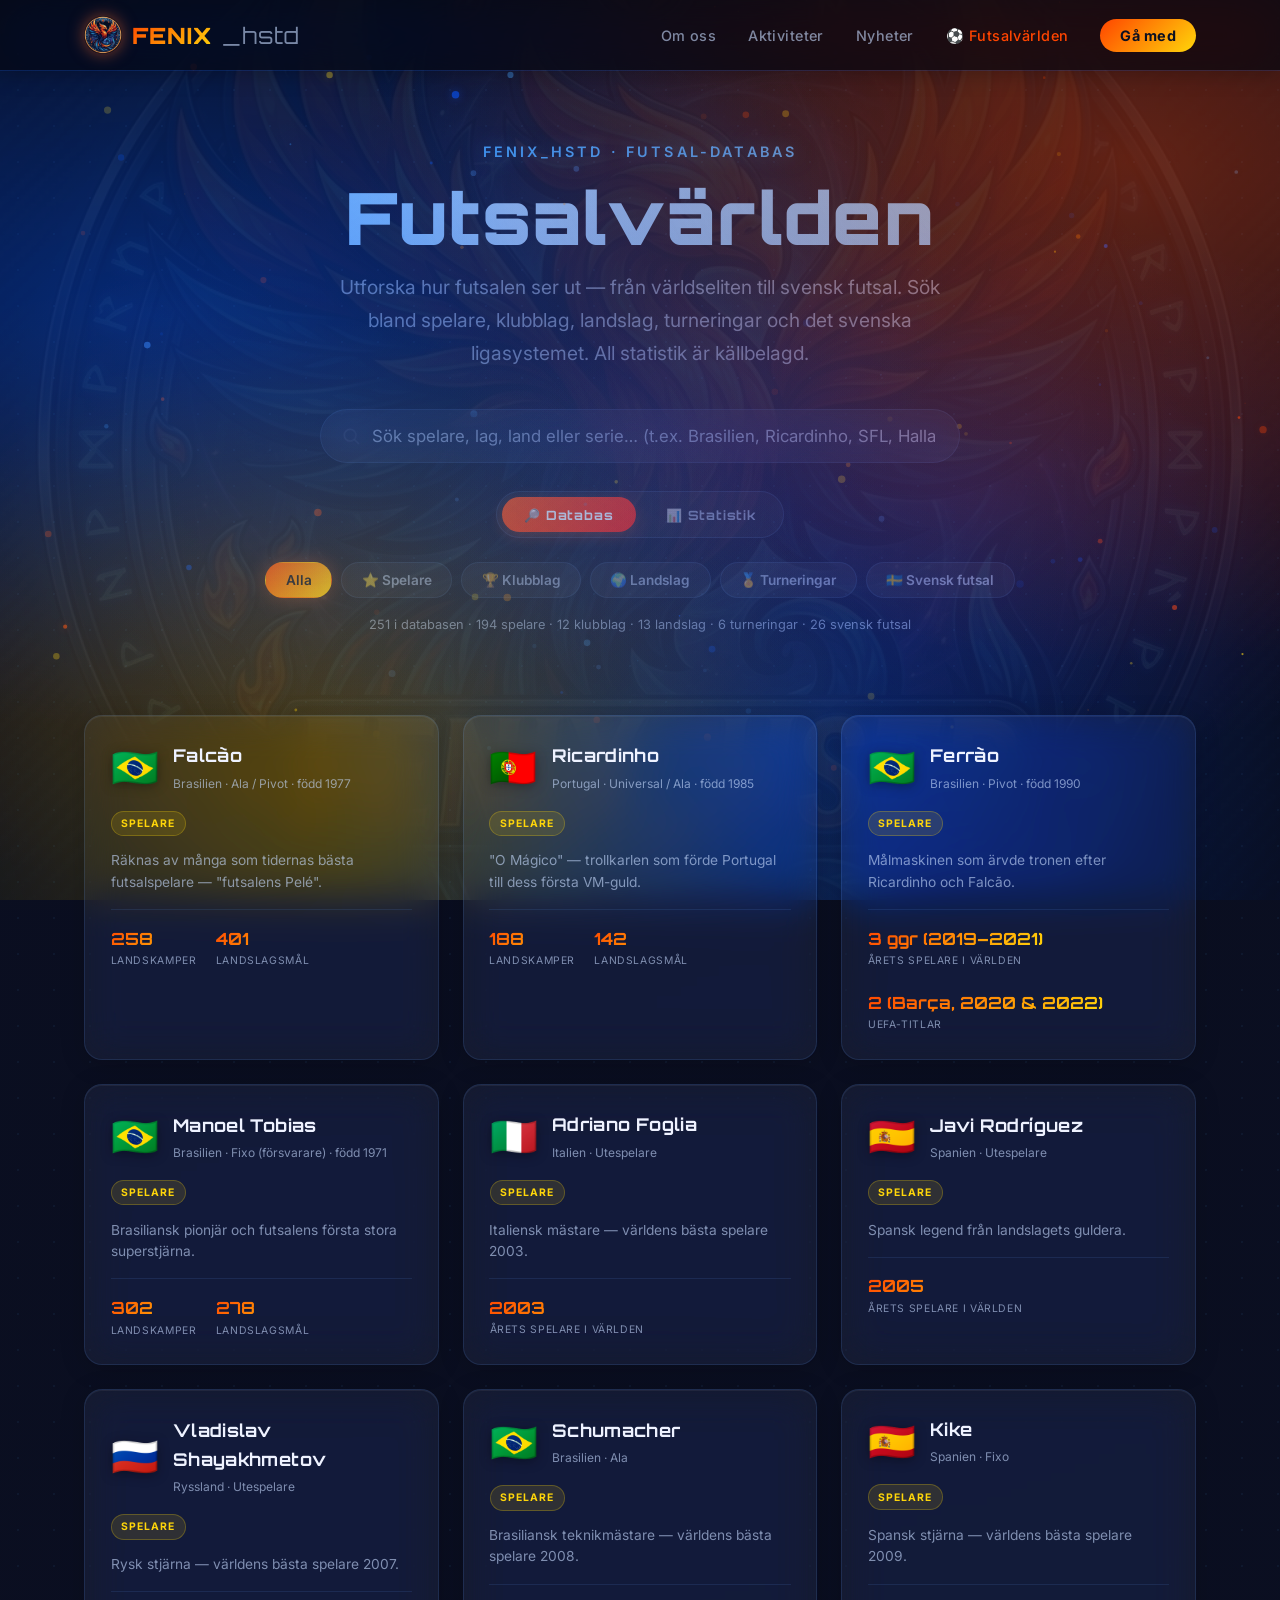
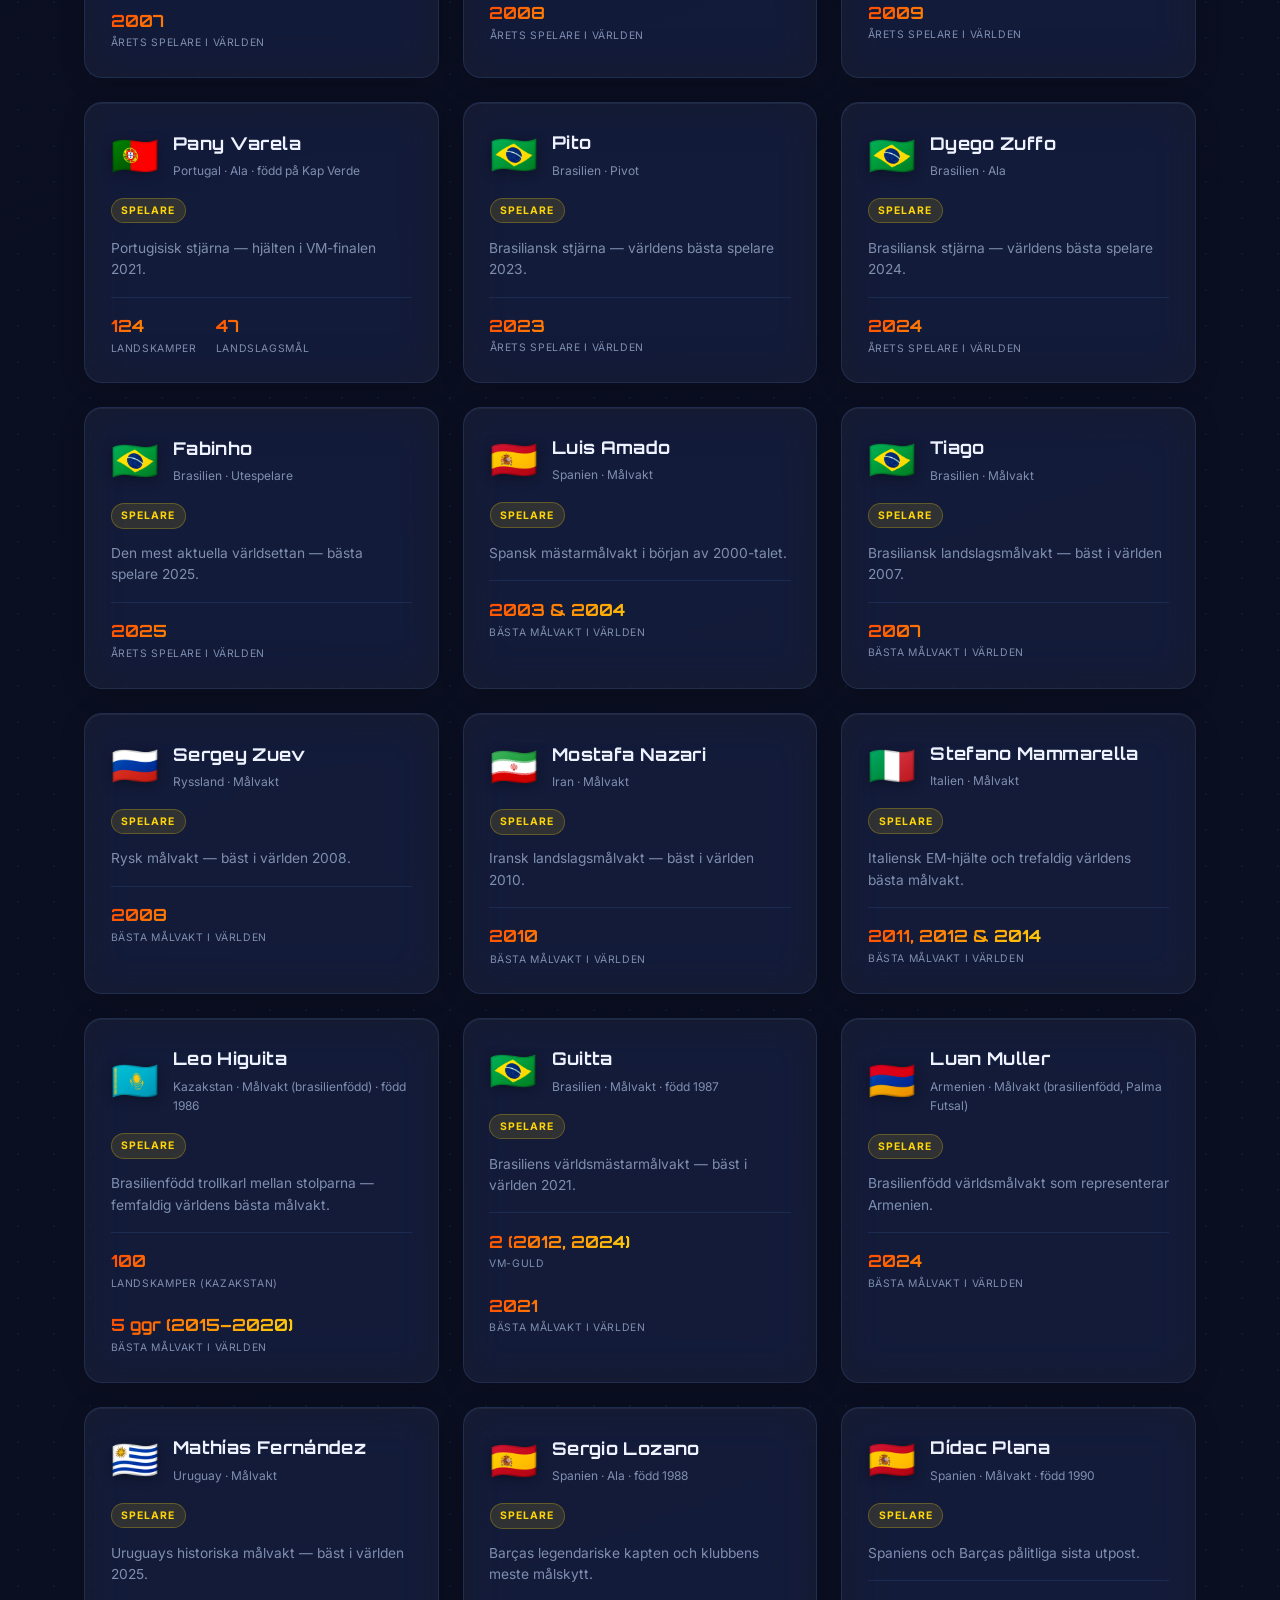
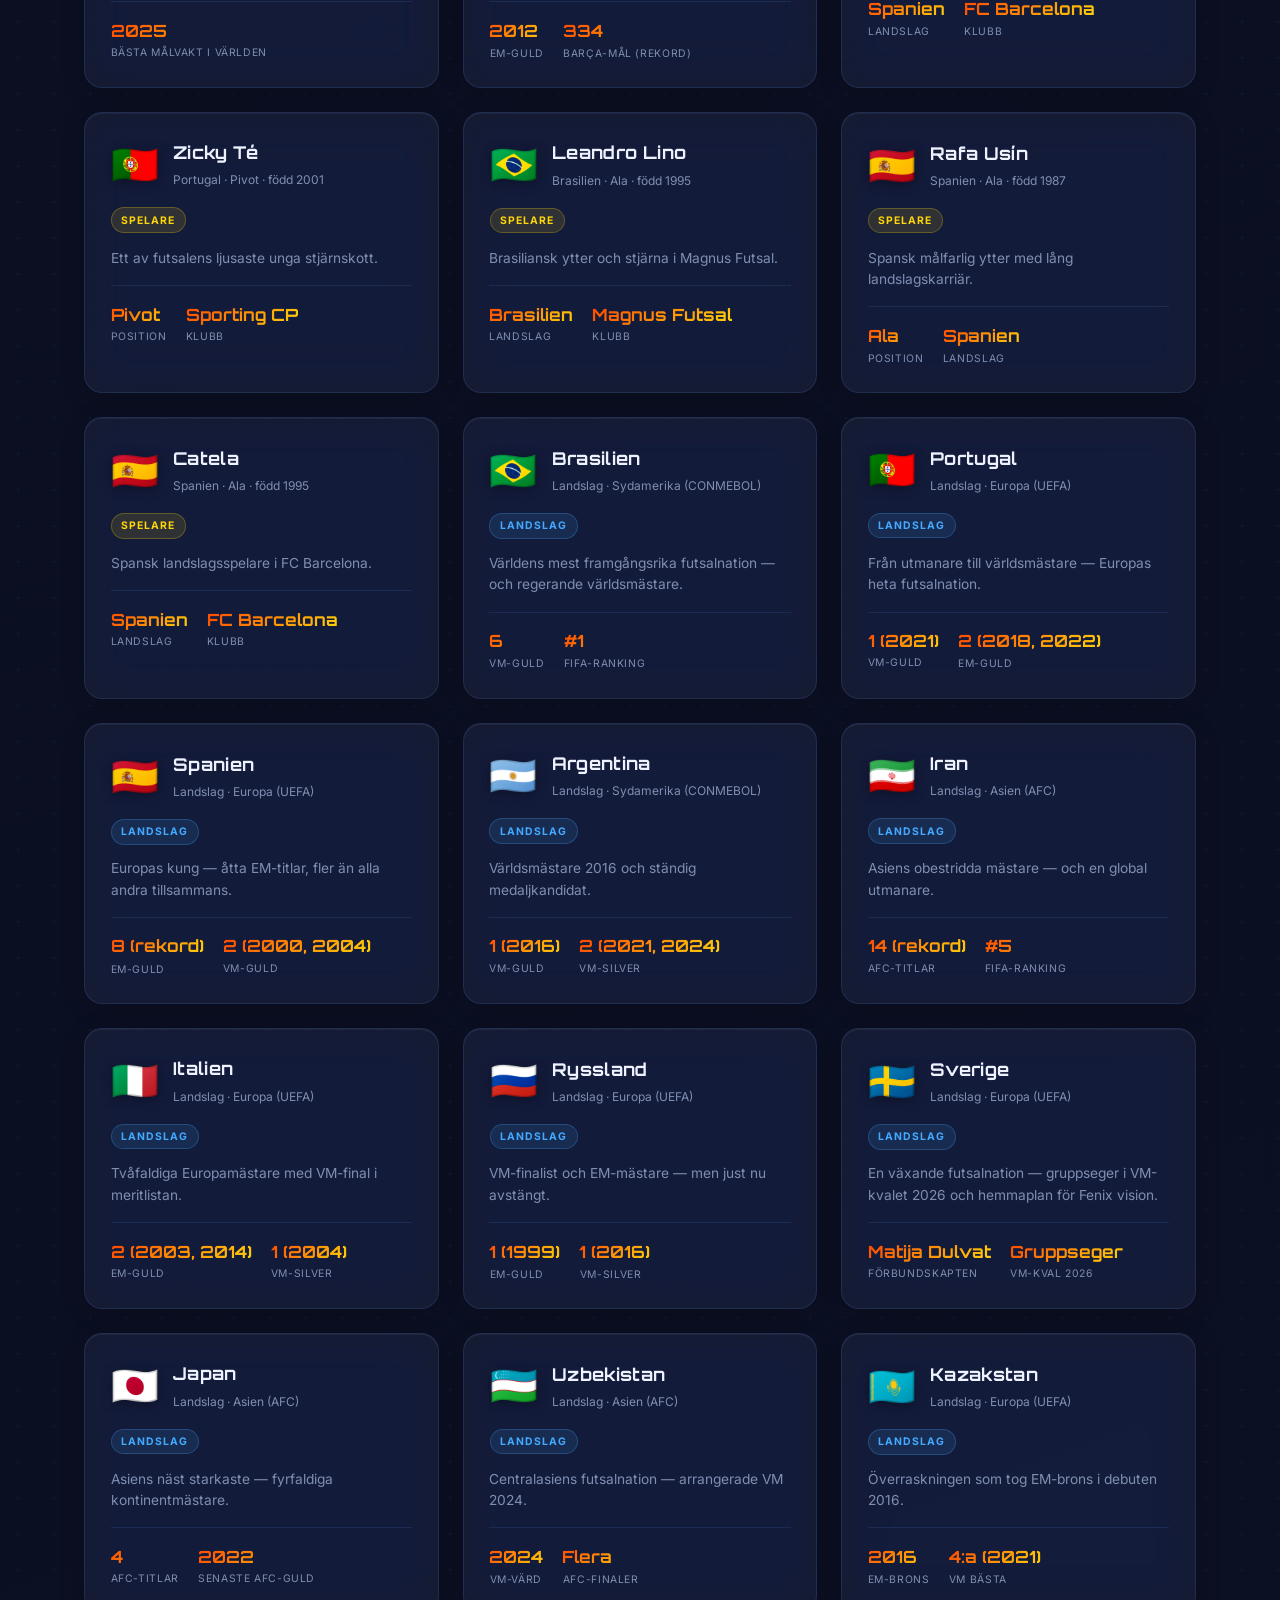
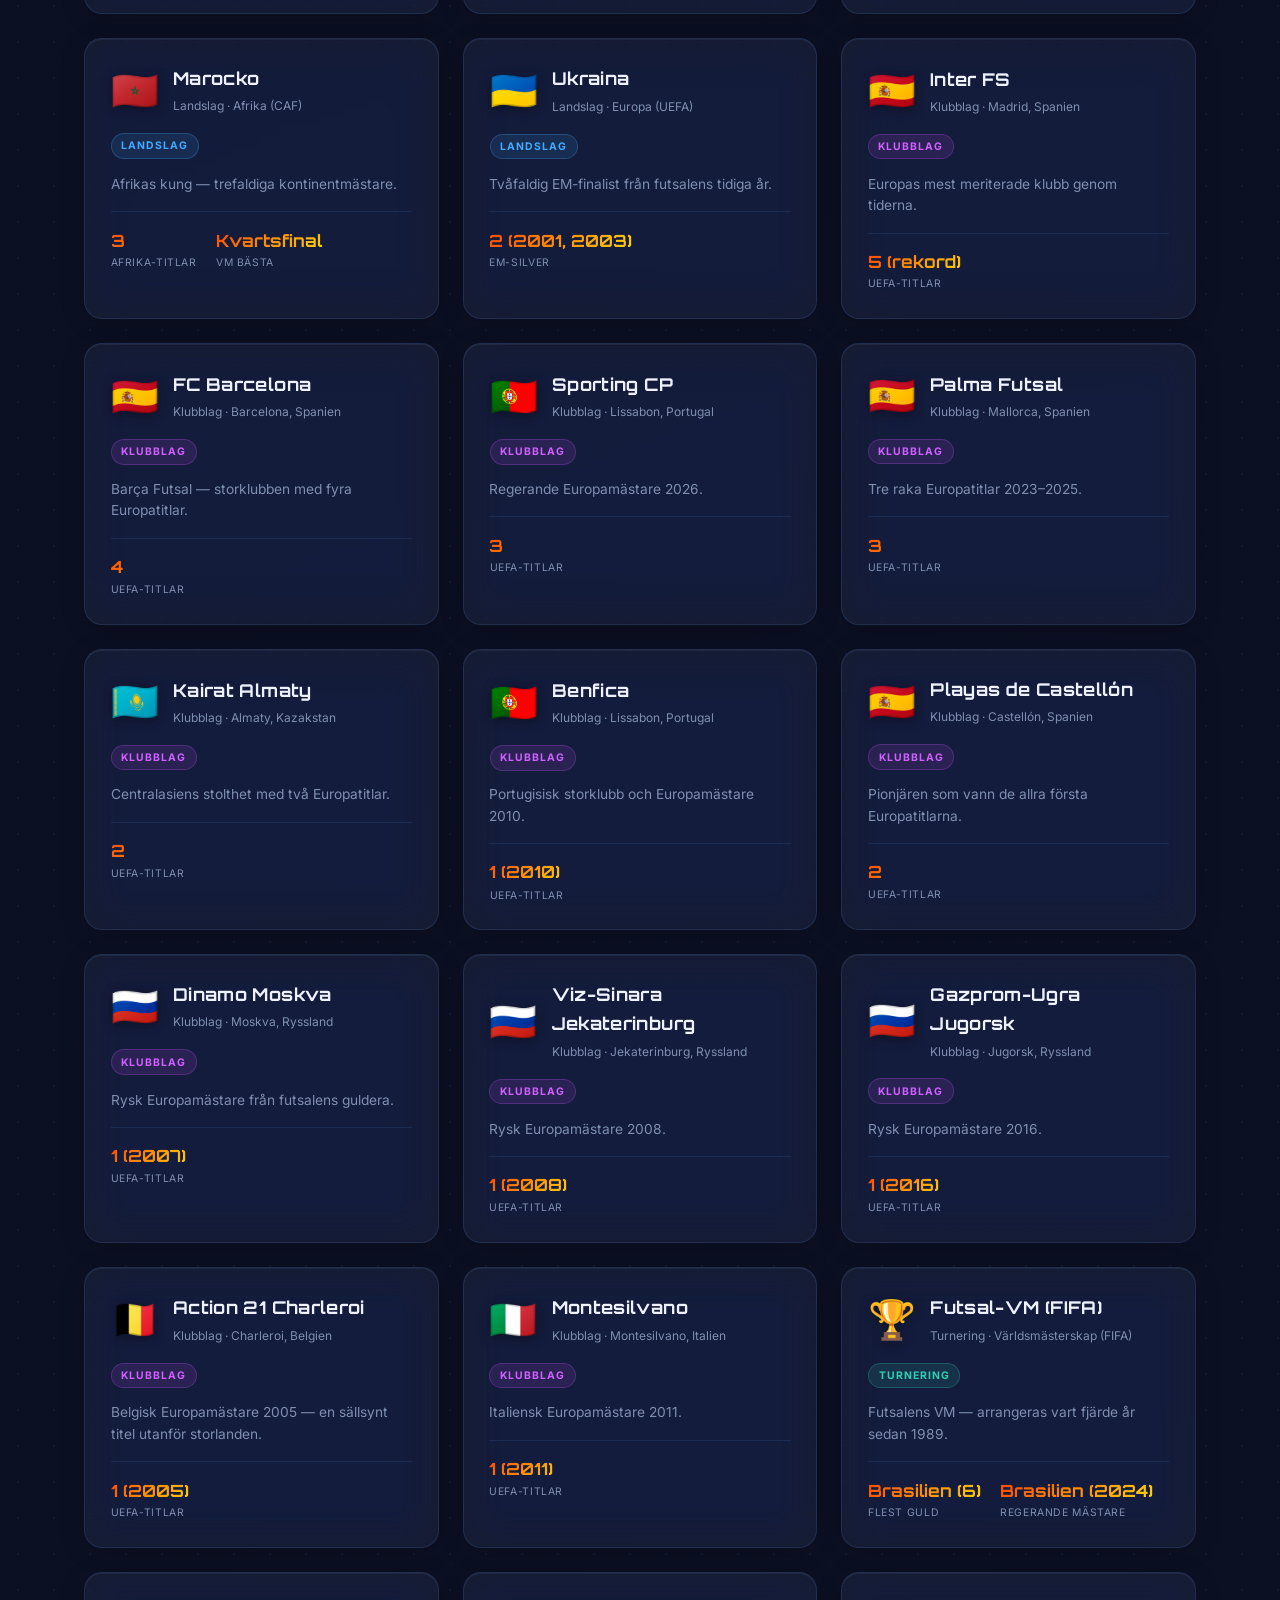
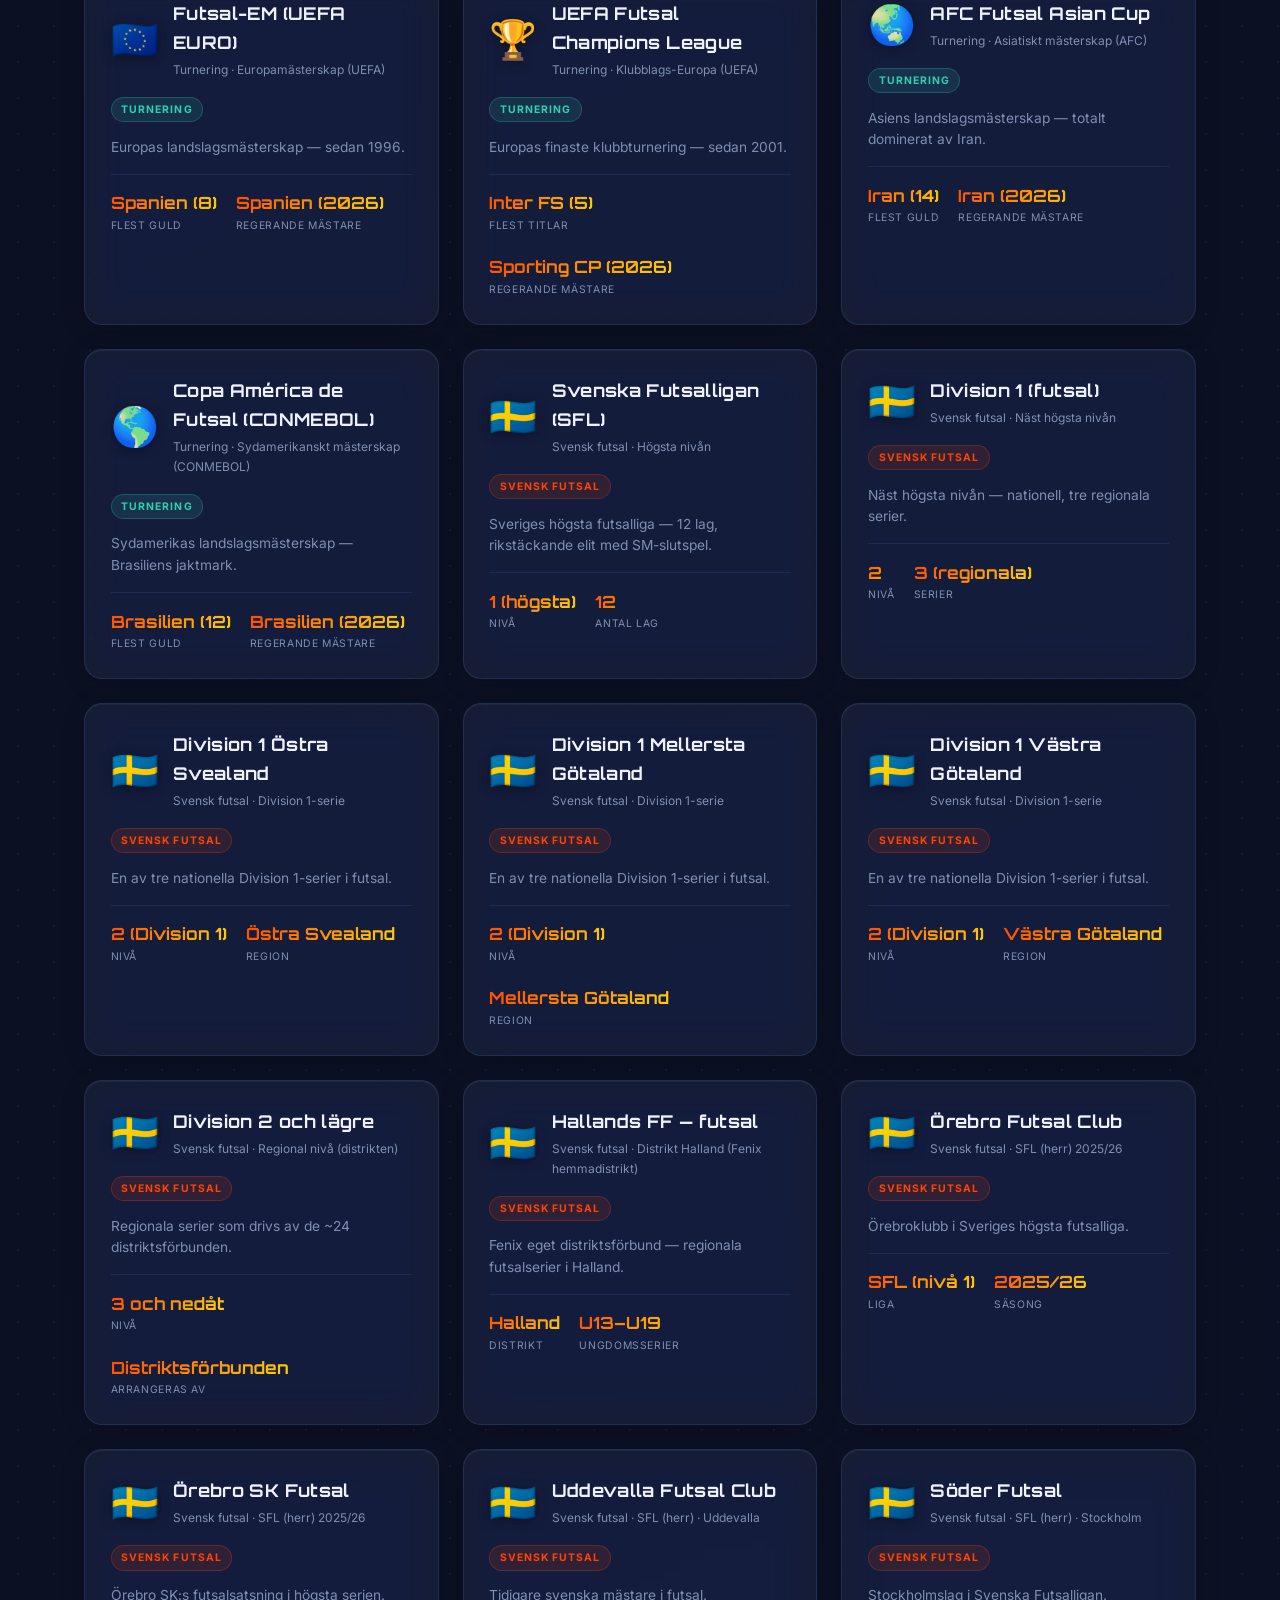
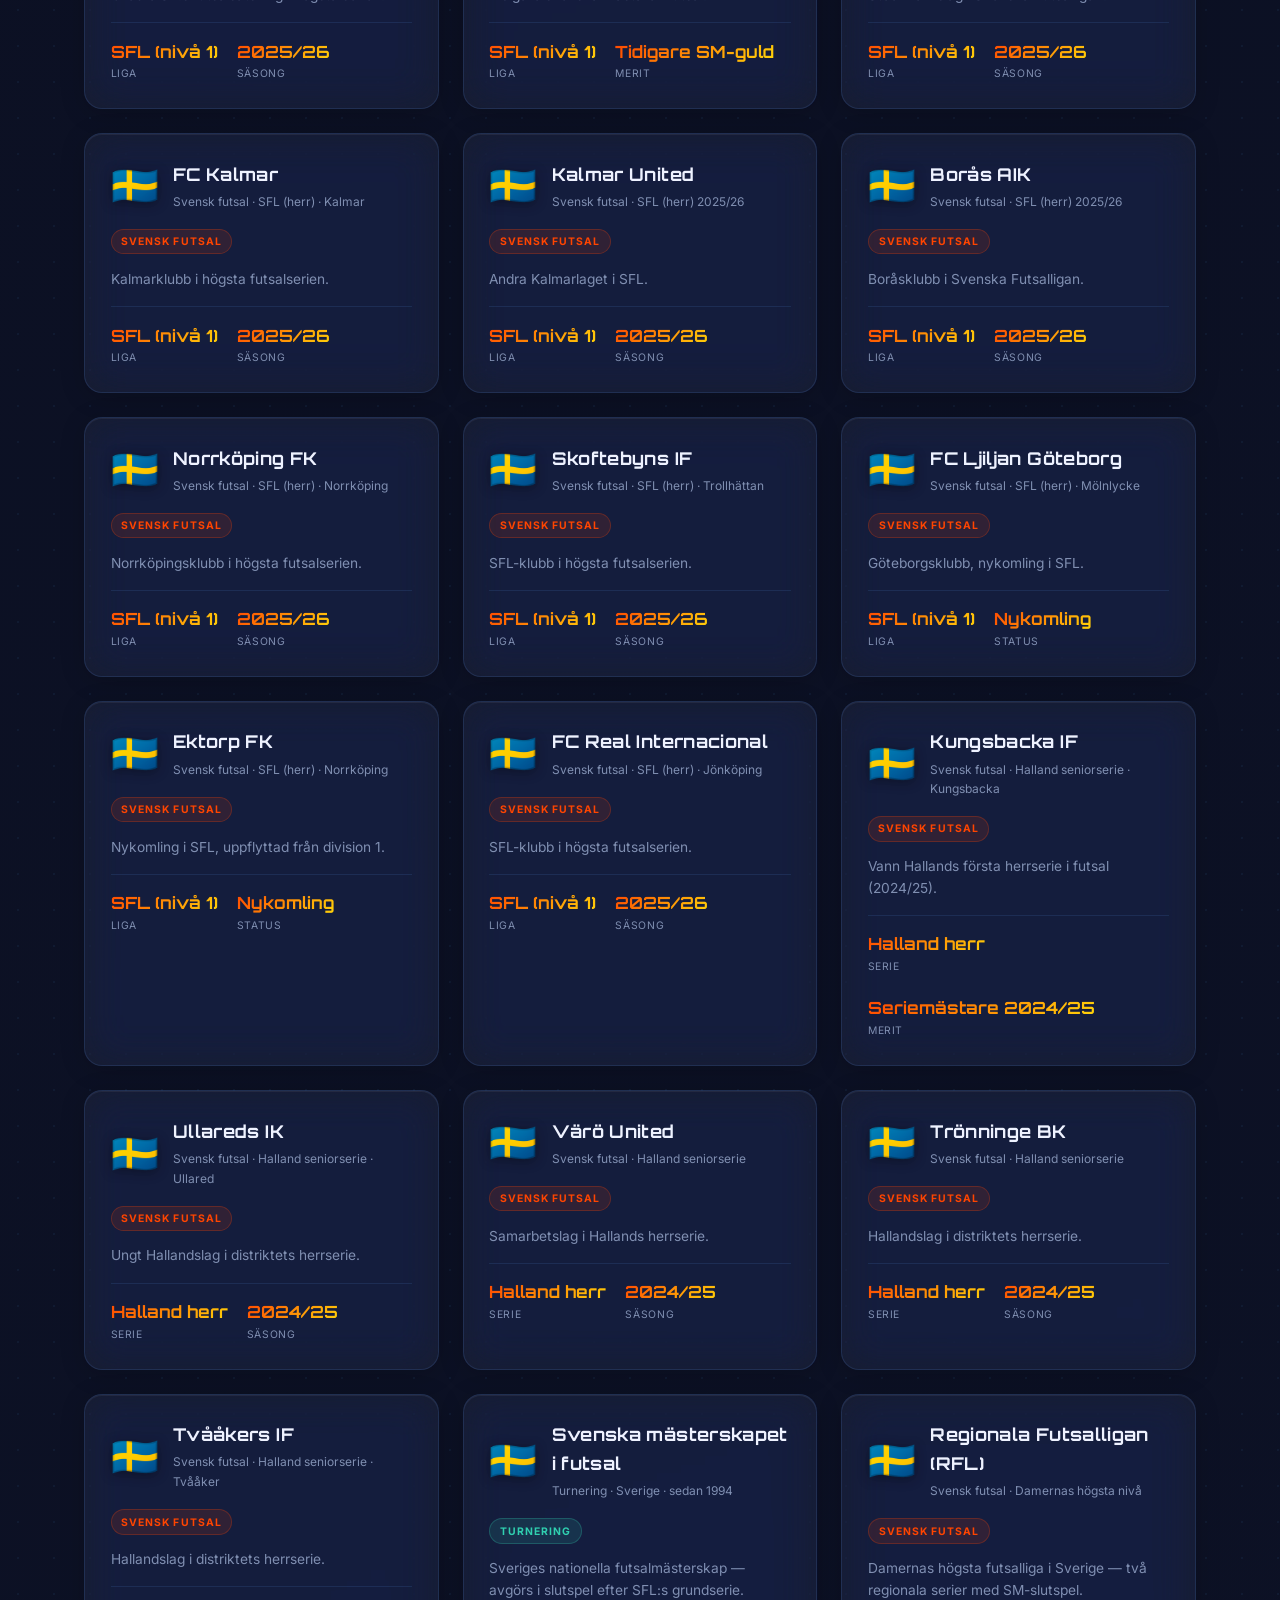
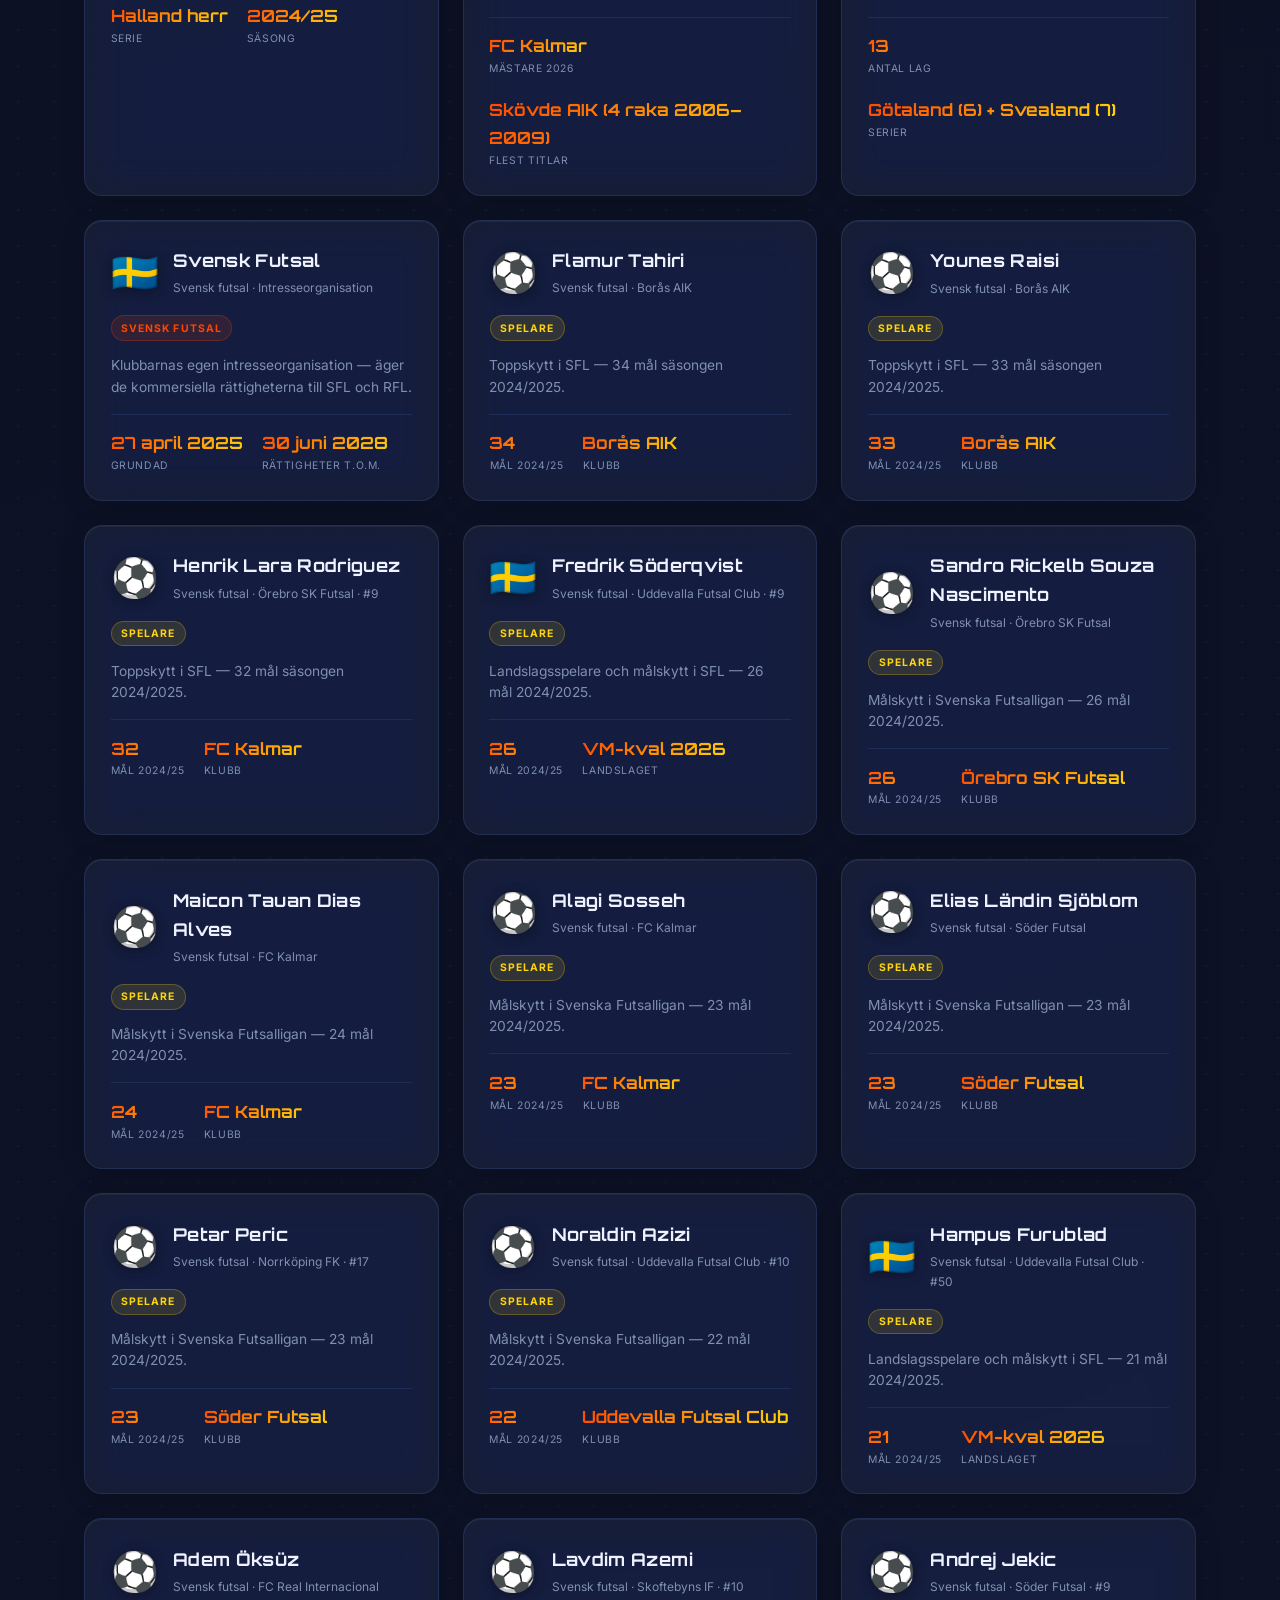
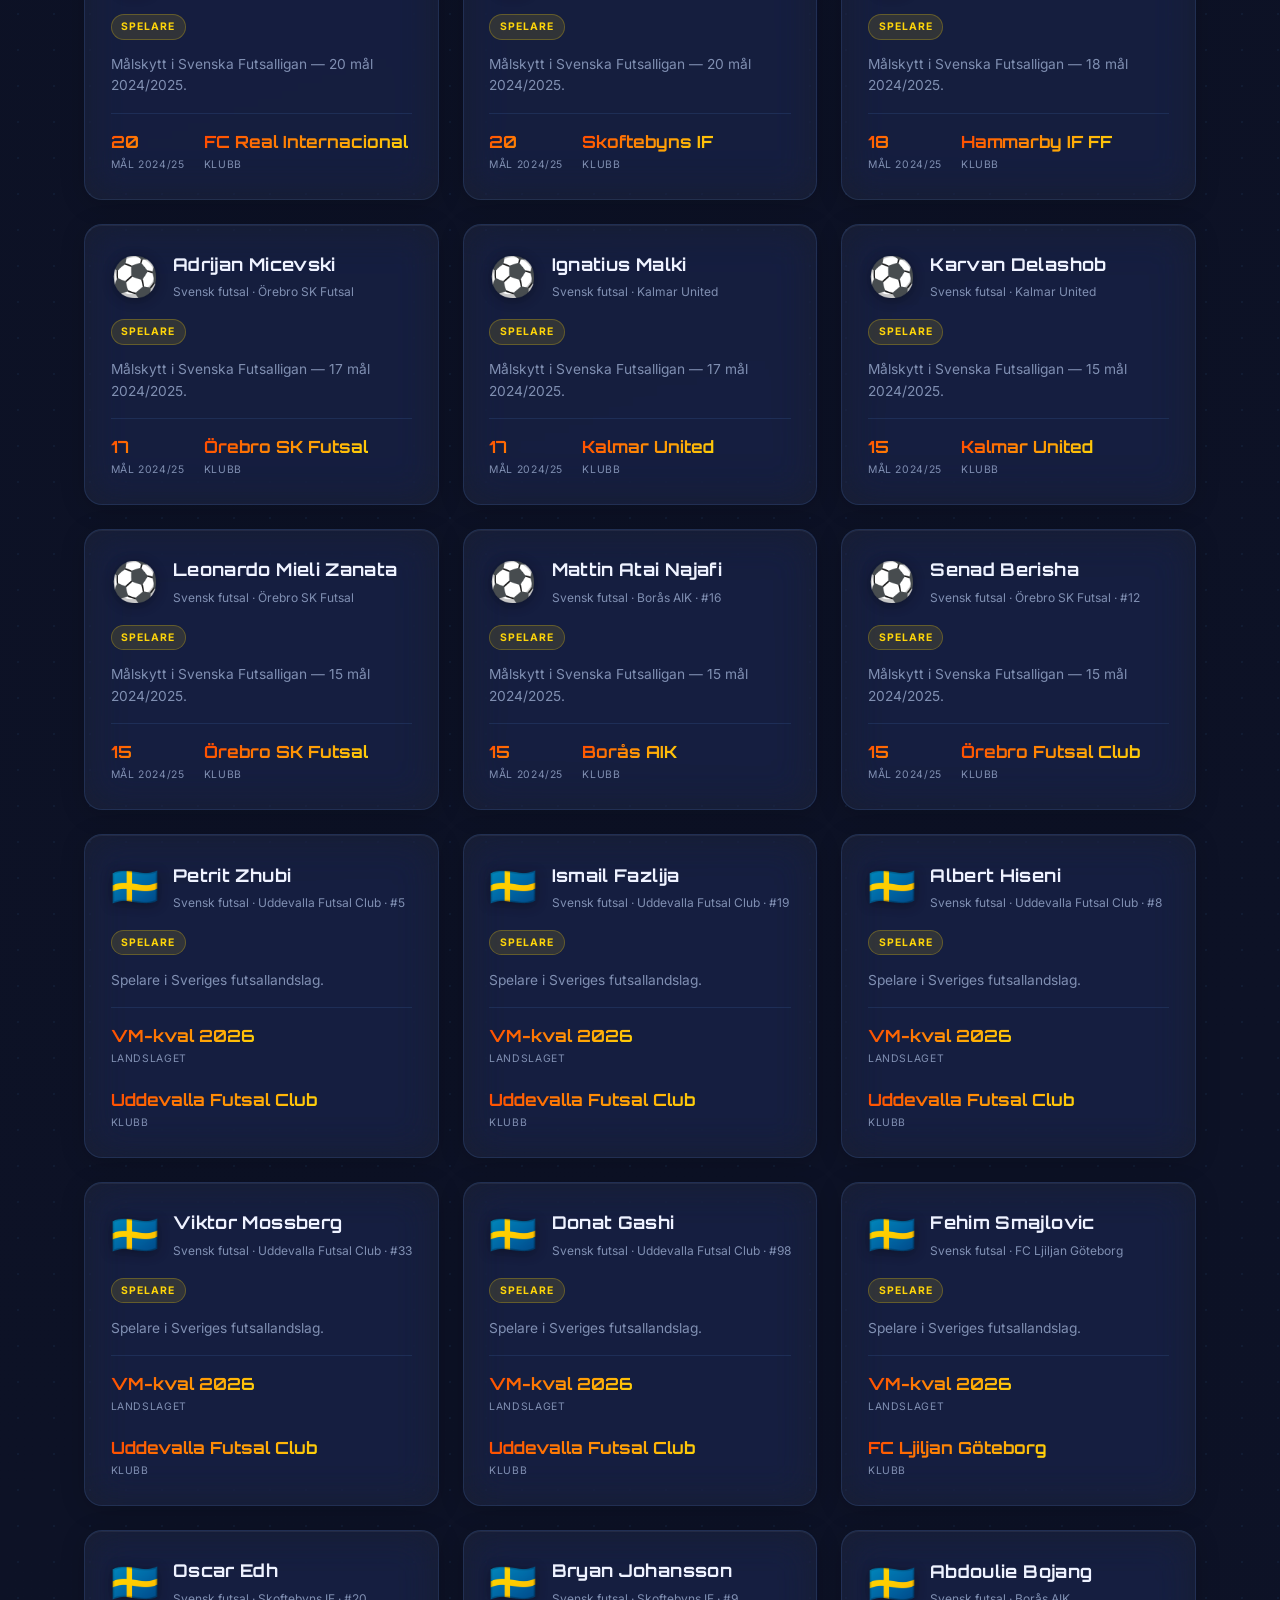
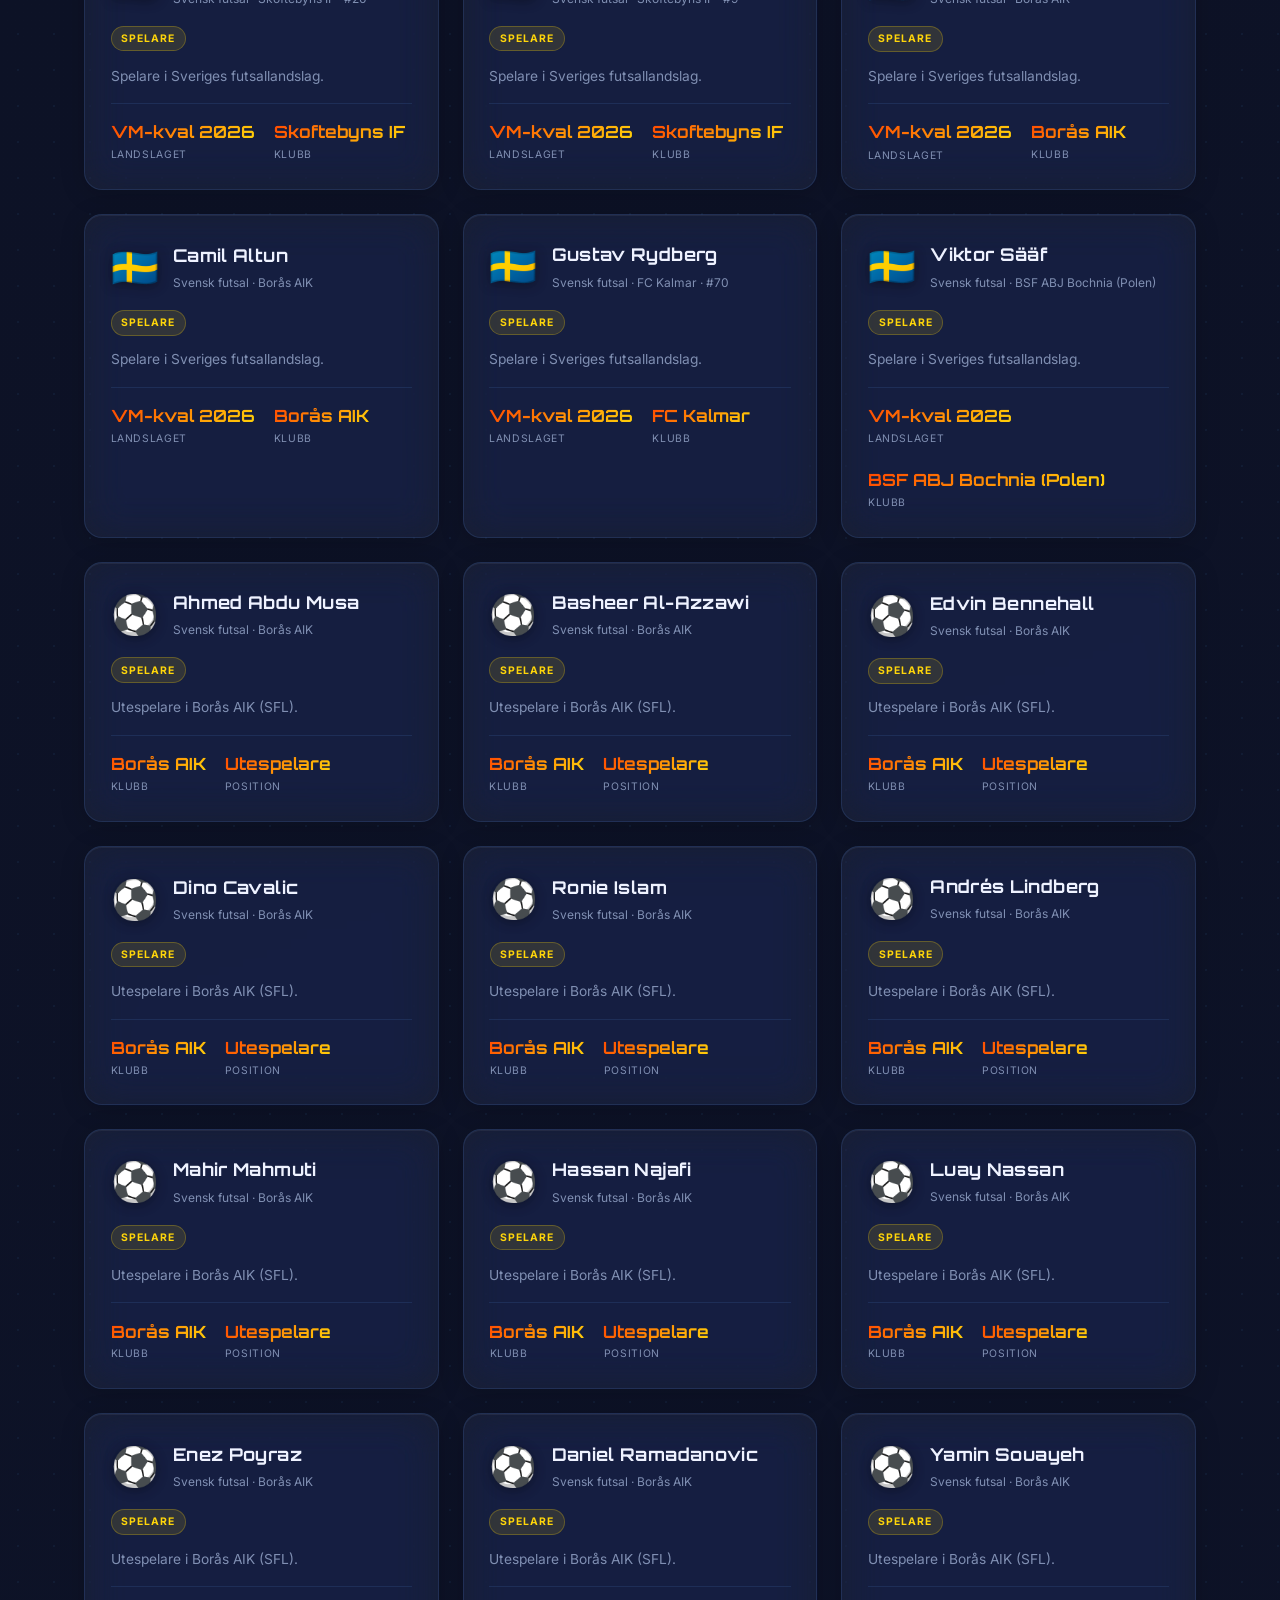
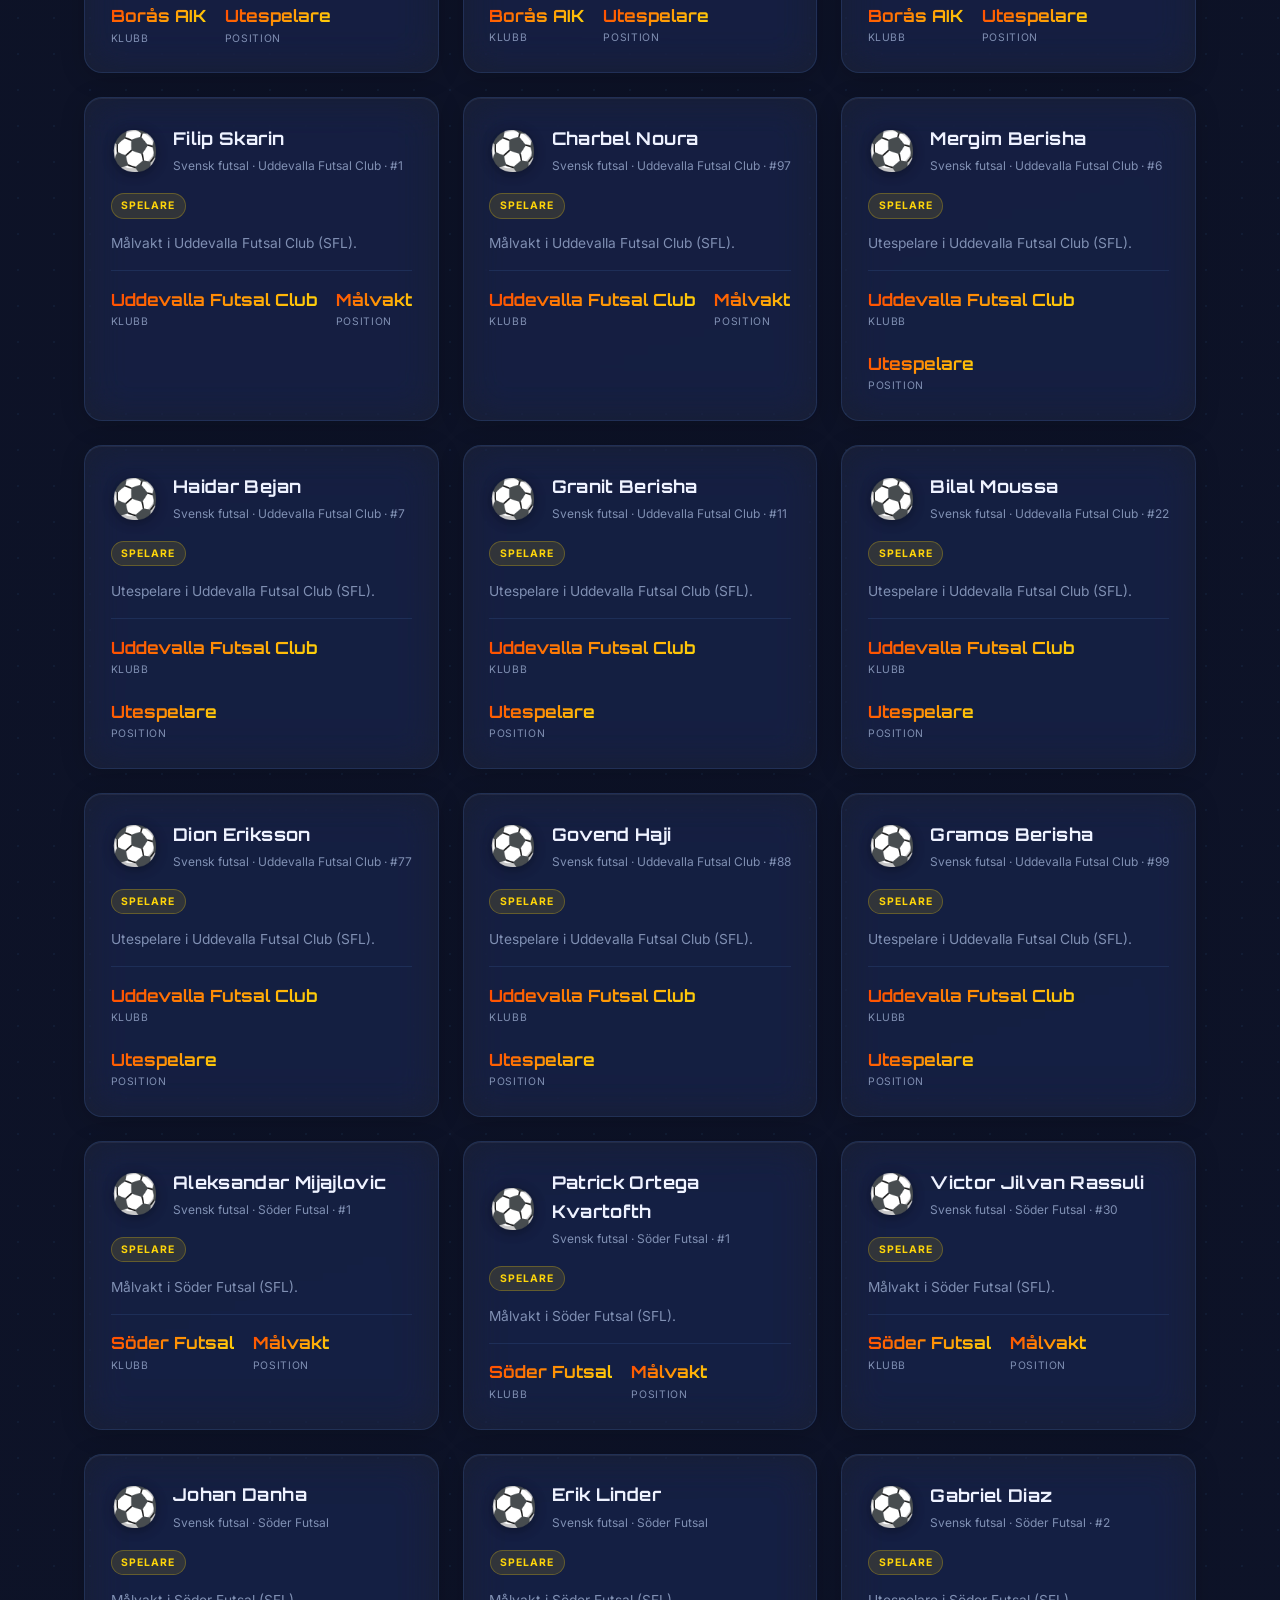
==== commit d958c0c7: "@ Futsalvarlden: lanka alla namn som gar att lanka + cachebrytare Trupplistor och ledarstab slar nu " ====
--- a/futsal.html
+++ b/futsal.html
@@ -970,6 +970,13 @@
       'UEFA Futsal Champions League': 'ucl', 'Copa América': 'copa-america'
     };
     Object.keys(alias).forEach(k => { if (DATA.some(d => d.id === alias[k])) LINK_MAP[k] = alias[k]; });
+    /* Klubbalias — "Uddevalla FC", "Örebro SK" osv ska länka till rätt post */
+    Object.keys(NAME_ALIAS).forEach(k => {
+      const target = NAME_ALIAS[k];
+      if (!target) return;
+      const hit = DATA.filter(d => d.name === target)[0];
+      if (hit && !LINK_MAP[k]) LINK_MAP[k] = hit.id;
+    });
     const esc = s => s.replace(/[.*+?^${}()|[\]\\]/g, '\\$&');
     const terms = Object.keys(LINK_MAP).filter(t => t.length >= 4).sort((a, b) => b.length - a.length);
     try {
@@ -1108,7 +1115,7 @@
           </button>`;
       }).join('');
       membersHTML = `<div class="modal-members">
-          <h4>${e.type === 'turnering' ? 'Mästare' : 'Lag i serien'} (${e.members.length})${e.membersNote ? ' — ' + e.membersNote : ''}</h4>
+          <h4>${e.type === 'turnering' ? 'Mästare' : 'Lag i serien'} (${e.members.length})${e.membersNote ? ' — ' + linkify(e.membersNote, e.id) : ''}</h4>
           <div class="member-list">${items}</div>
         </div>`;
     }
@@ -1127,7 +1134,7 @@
       const p = e.profile;
       const rows = [];
       if (p.born) rows.push(['Född', formatBorn(p.born)]);
-      if (p.birthplace) rows.push(['Födelseort', p.birthplace]);
+      if (p.birthplace) rows.push(['Födelseort', linkify(p.birthplace, e.id)]);
       if (p.nationality) rows.push(['Nationalitet', gotoChip(p.nationality, e.id)]);
       if (p.position) rows.push(['Position', p.position]);
       if (p.number) rows.push(['Tröjnummer', p.number]);
@@ -1139,11 +1146,11 @@
     let rosterHTML = '';
     if (e.squad && e.squad.length) {
       const items = e.squad.map(m => {
-        const db = DATA.find(d => d.type === 'spelare' && d.name === m.name);
-        if (db) return `<button class="roster-item" data-goto="${db.id}"><span>${db.flag}</span><span class="ros-name">${m.name}</span><span class="ros-pos">${m.pos}</span></button>`;
+        const db = entryByName(m.name);
+        if (db && db.id !== e.id) return `<button class="roster-item" data-goto="${db.id}"><span>${db.flag}</span><span class="ros-name">${m.name}</span><span class="ros-pos">${m.pos}</span></button>`;
         return `<span class="roster-item roster-static"><span class="ros-name">${m.name}</span><span class="ros-pos">${m.pos}</span></span>`;
       }).join('');
-      rosterHTML = `<div class="modal-roster"><h4>Trupp (${e.squad.length})${e.squadNote ? ' — ' + e.squadNote : ''}</h4><div class="roster-list">${items}</div></div>`;
+      rosterHTML = `<div class="modal-roster"><h4>Trupp (${e.squad.length})${e.squadNote ? ' — ' + linkify(e.squadNote, e.id) : ''}</h4><div class="roster-list">${items}</div></div>`;
     } else {
       const roster = rosterOf(e);
       if (roster.length) {
@@ -1154,7 +1161,7 @@
     let staffHTML = '';
     if (e.staff && e.staff.length) {
       const items = e.staff.map(m => {
-        const db = DATA.find(x => x.type === 'spelare' && x.name === m.name);
+        const db = entryByName(m.name);
         const inner = `<span class="ros-name">${m.name}</span><span class="ros-pos">${m.role}</span>`;
         return db && db.id !== e.id
           ? `<button class="roster-item" data-goto="${db.id}">${inner}</button>`
@@ -1173,7 +1180,7 @@
           ? `<button class="career-item" data-goto="${db.id}">${inner}</button>`
           : `<span class="career-item career-static">${inner}</span>`;
       }).join('');
-      careerHTML = `<div class="modal-career"><h4>Klubbhistorik (${e.career.length})${e.careerNote ? ' — ' + e.careerNote : ''}</h4><div class="career-list">${items}</div></div>`;
+      careerHTML = `<div class="modal-career"><h4>Klubbhistorik (${e.career.length})${e.careerNote ? ' — ' + linkify(e.careerNote, e.id) : ''}</h4><div class="career-list">${items}</div></div>`;
     }
     modal.innerHTML = `
       <button class="modal-close" id="modal-close" aria-label="Stäng">✕</button>
@@ -1181,7 +1188,7 @@
         <span class="f-flag">${e.flag}</span>
         <div><h2>${e.name}</h2></div>
       </div>
-      <p class="modal-sub"><span class="type-badge type-${e.type}">${TYPE_LABEL[e.type]}</span> ${e.sub}</p>
+      <p class="modal-sub"><span class="type-badge type-${e.type}">${TYPE_LABEL[e.type]}</span> ${linkify(e.sub, e.id)}</p>
       <p class="modal-tagline">${linkify(e.tagline, e.id)}</p>
       ${profileHTML}
       <div class="modal-stats">${stats}</div>
@@ -1374,7 +1381,8 @@
   });
 
   /* ── Ladda data ── */
-  fetch('futsal-data.json')
+  /* Cachebrytare — annars kan webblasaren servera en gammal databas i upp till tio minuter */
+  fetch('futsal-data.json?v=' + Date.now())
     .then(r => r.json())
     .then(d => {
       DATA = d.entries || [];
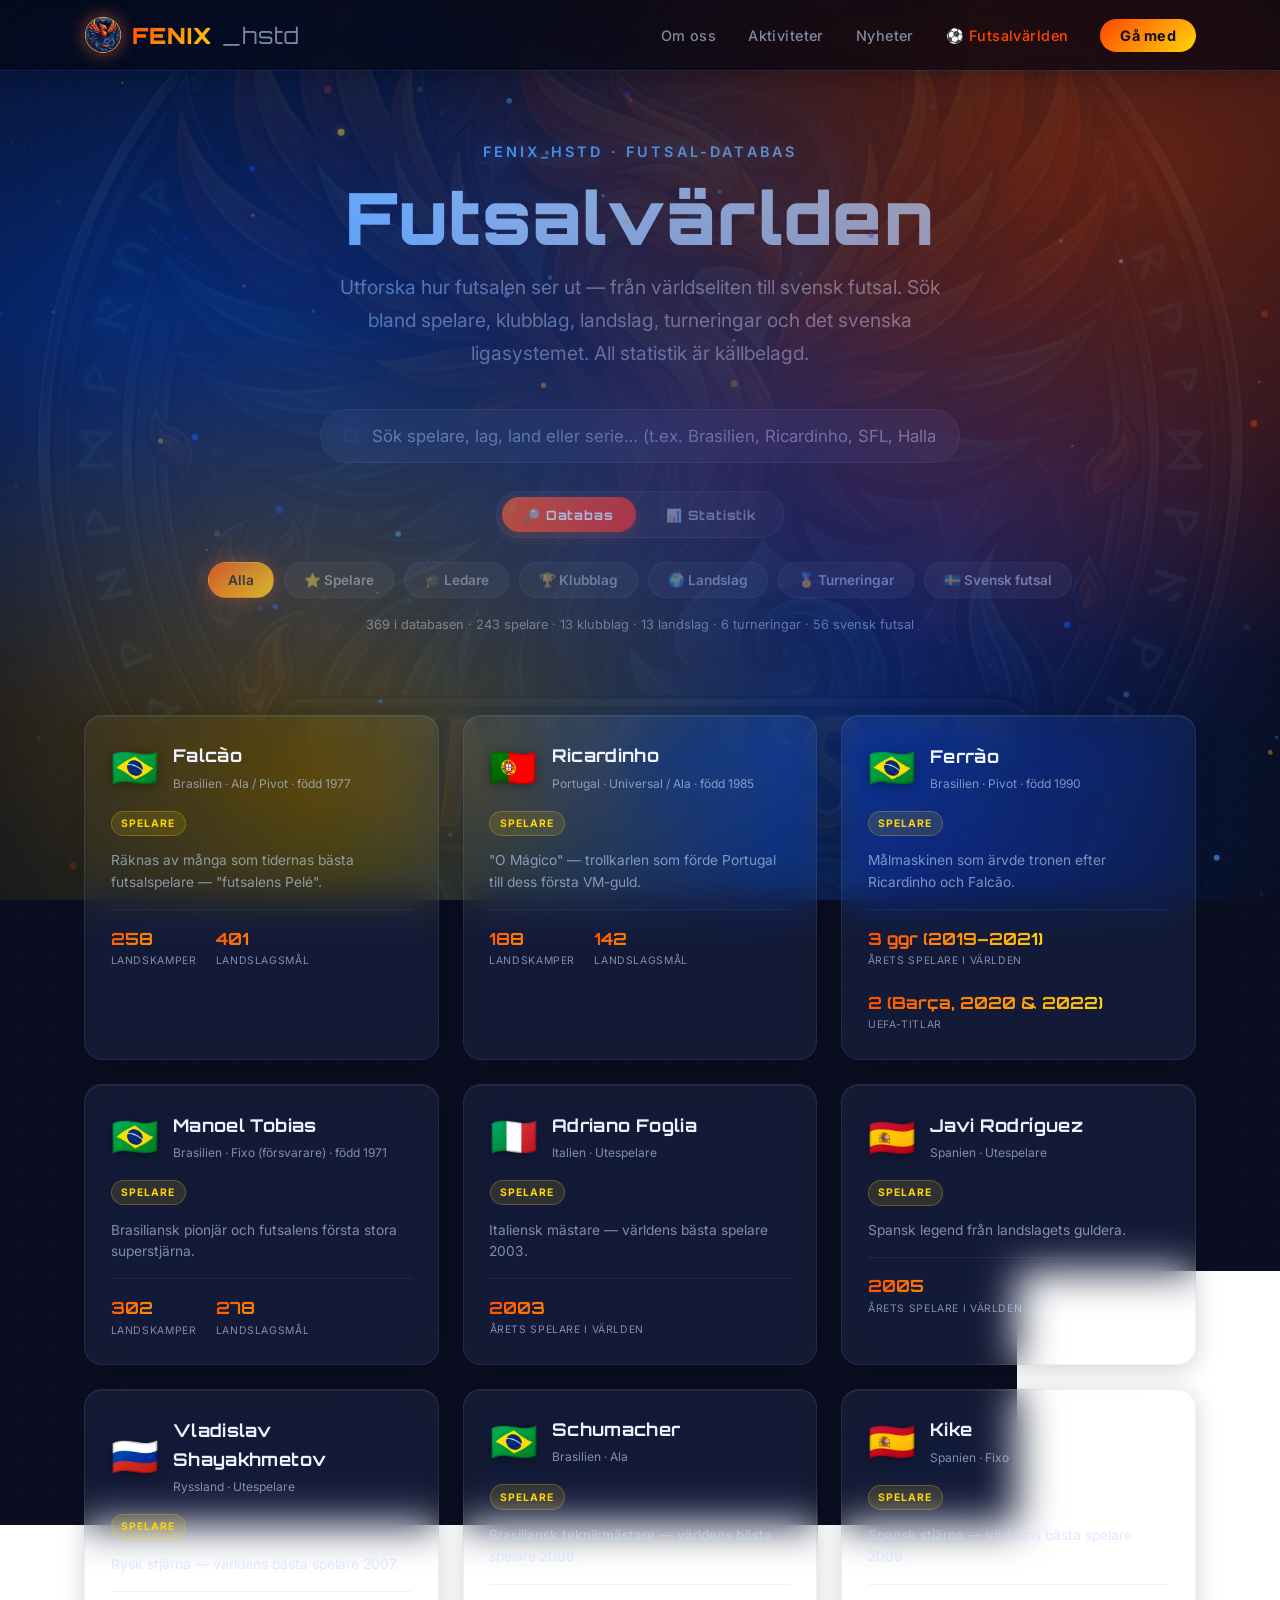
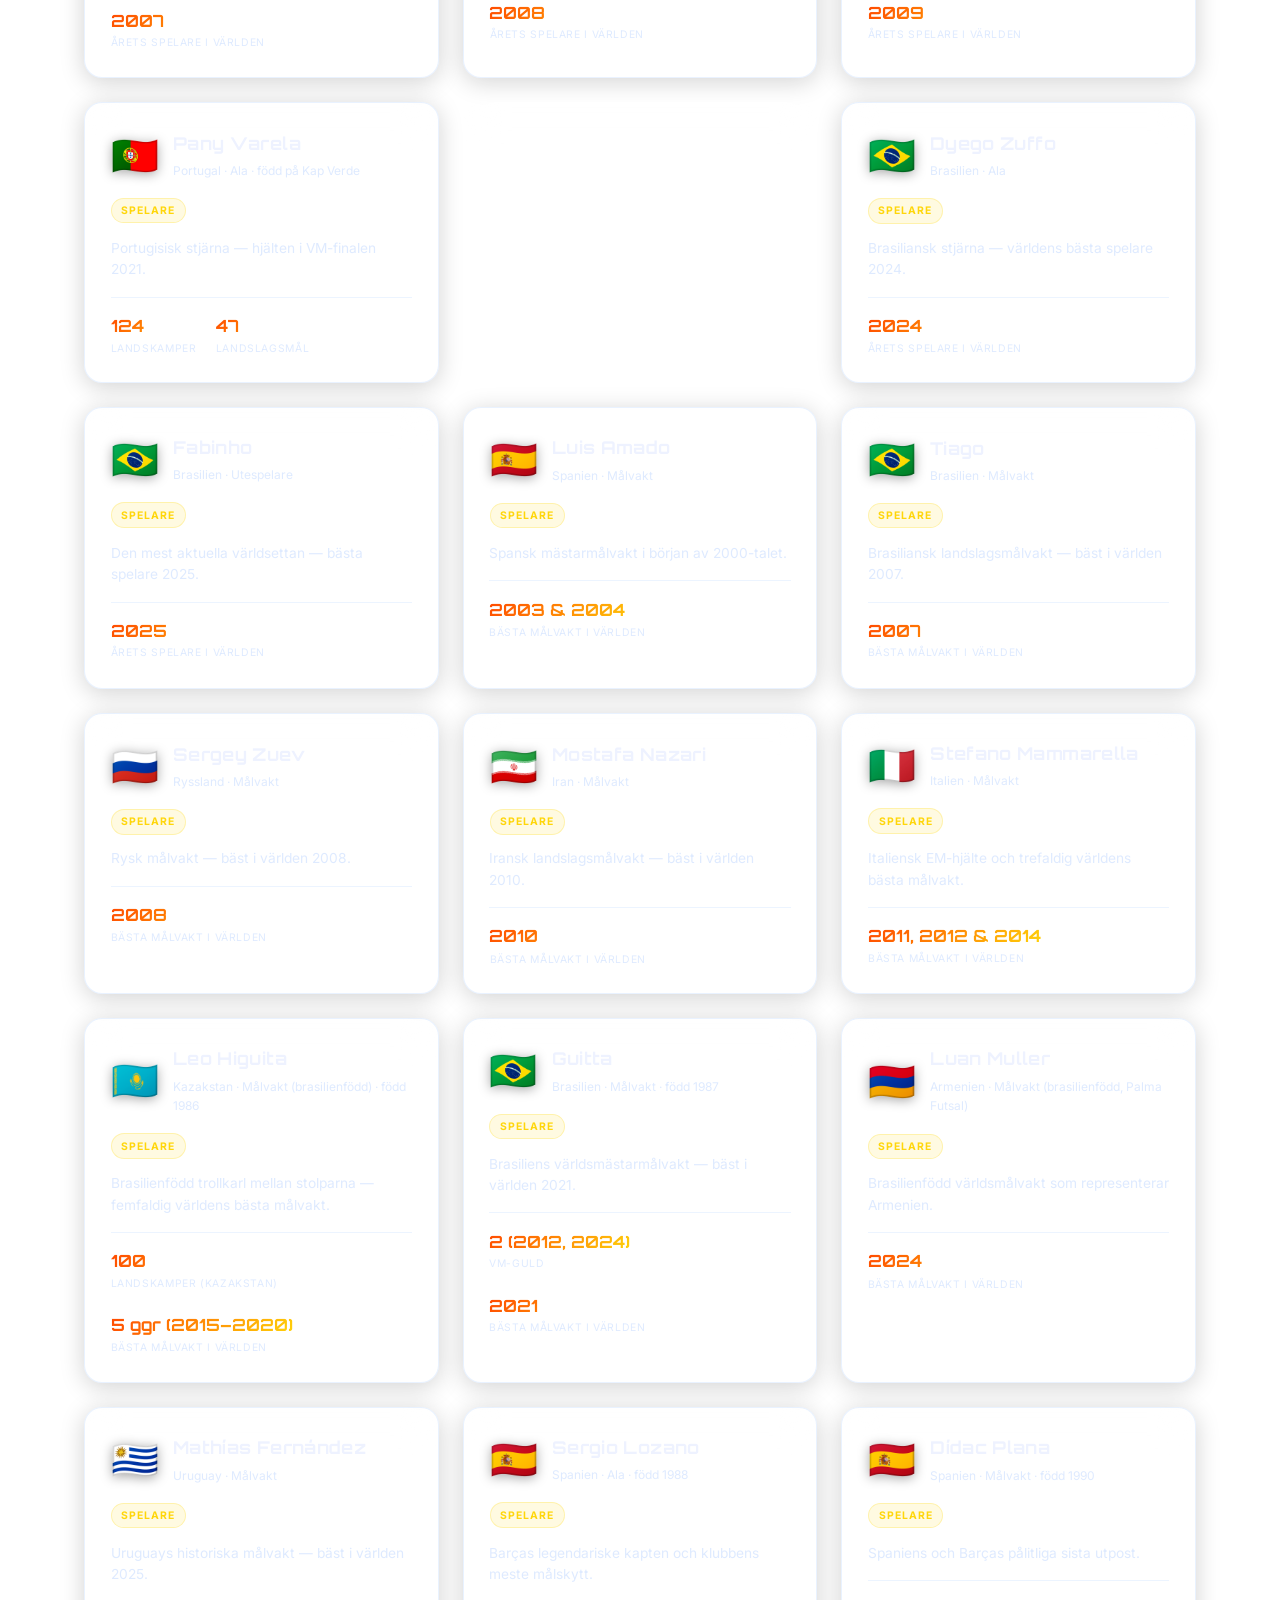
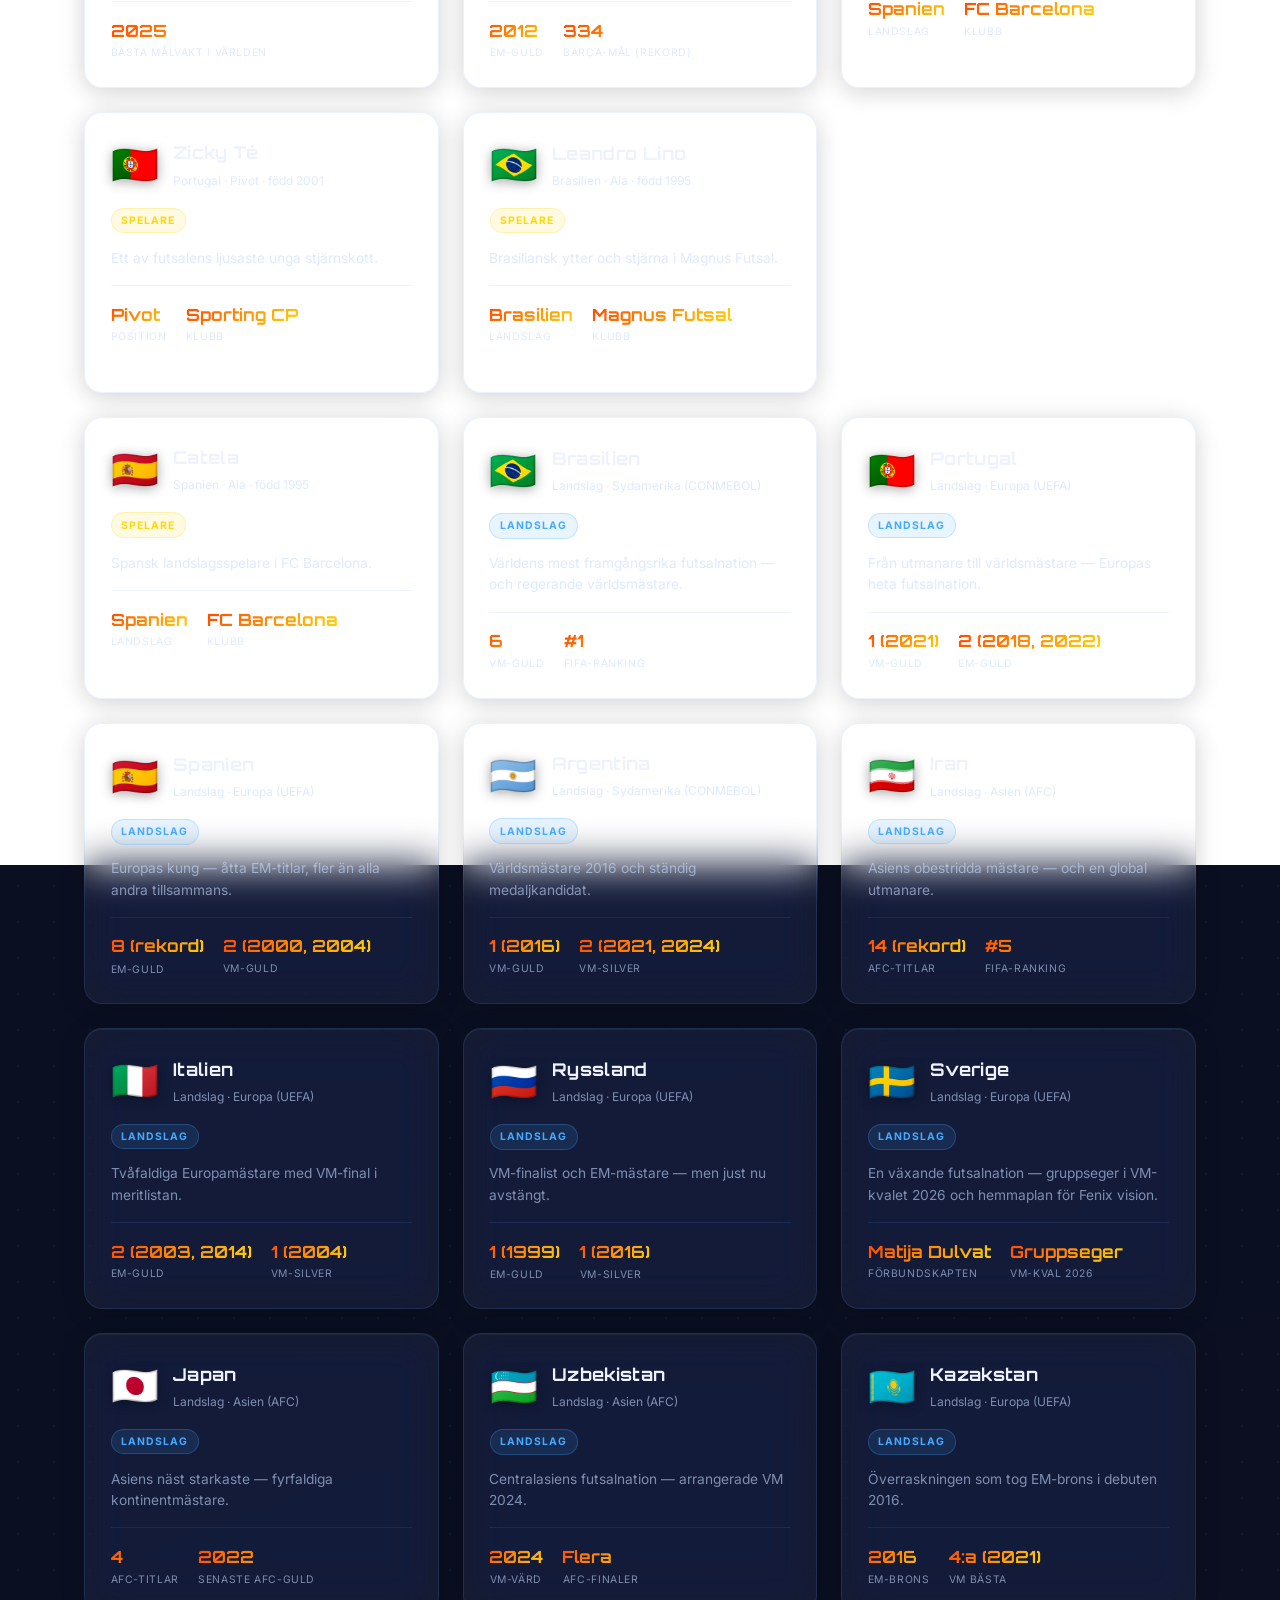
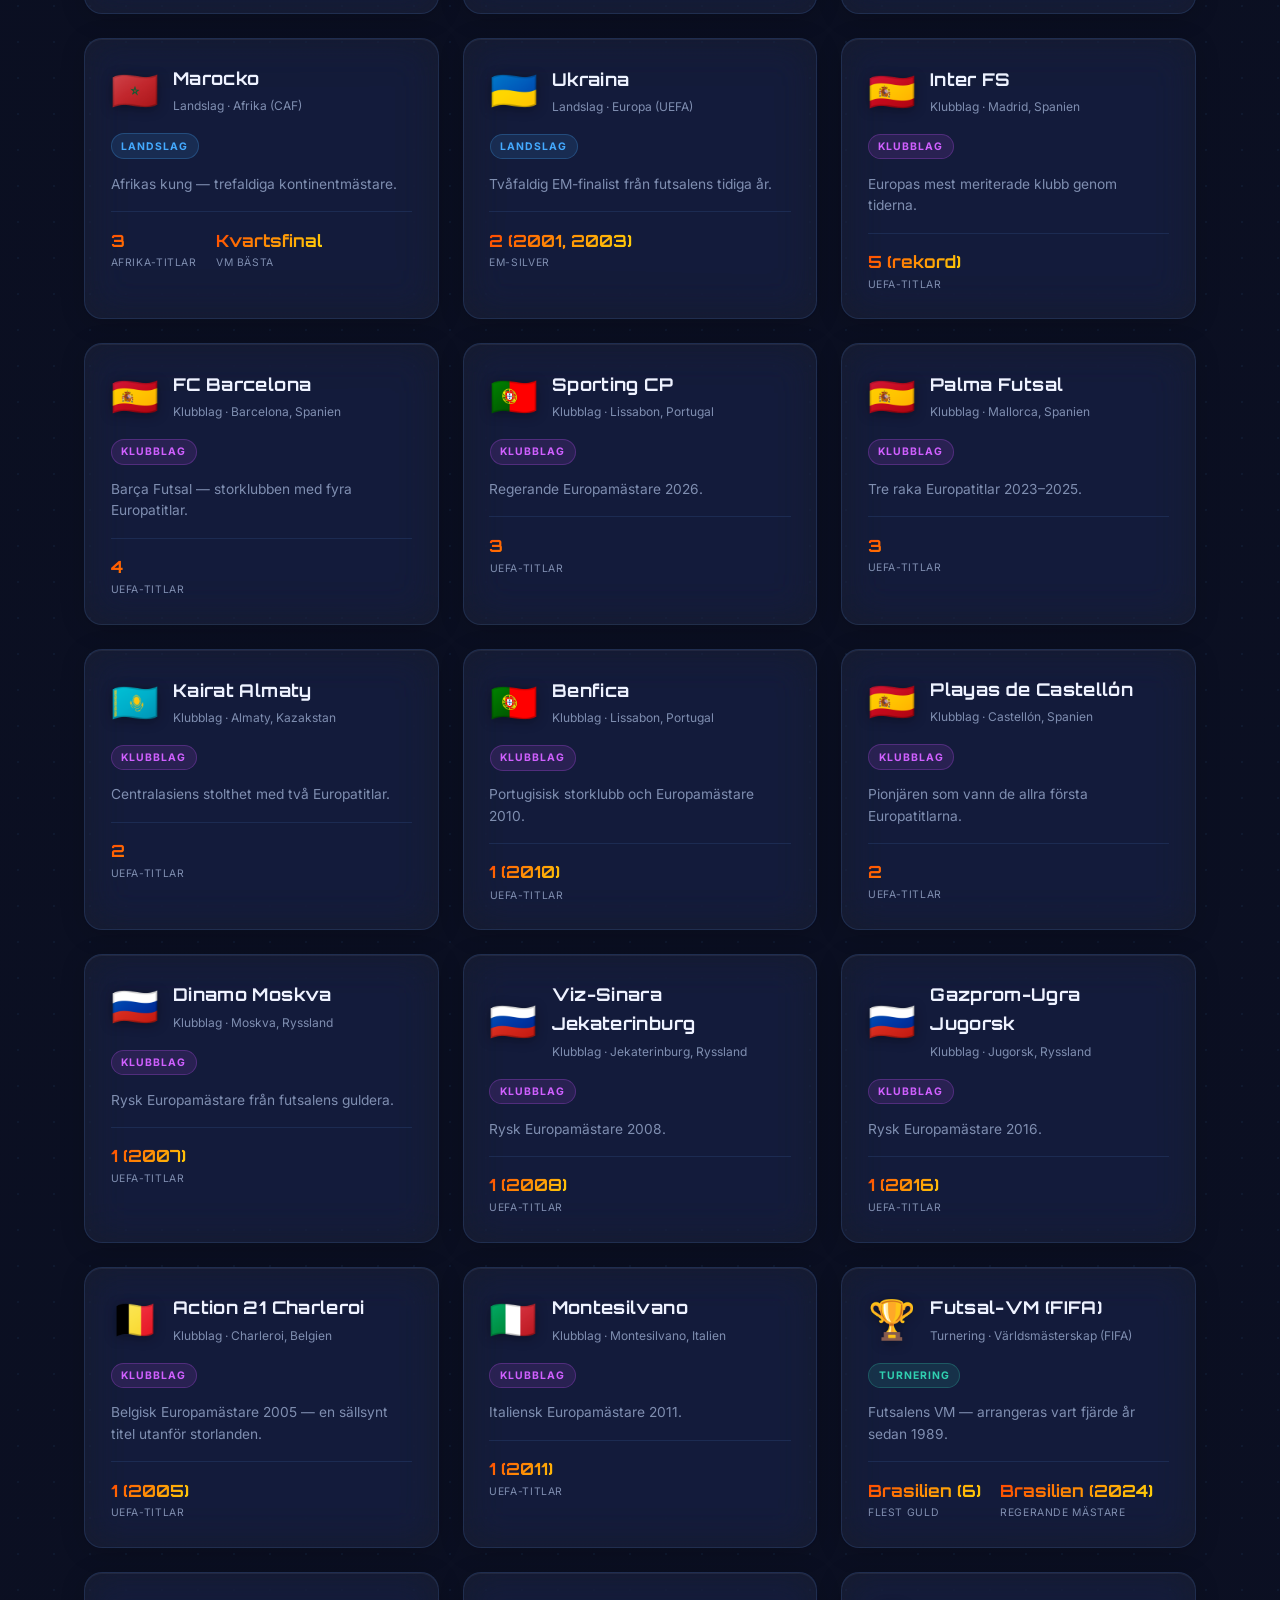
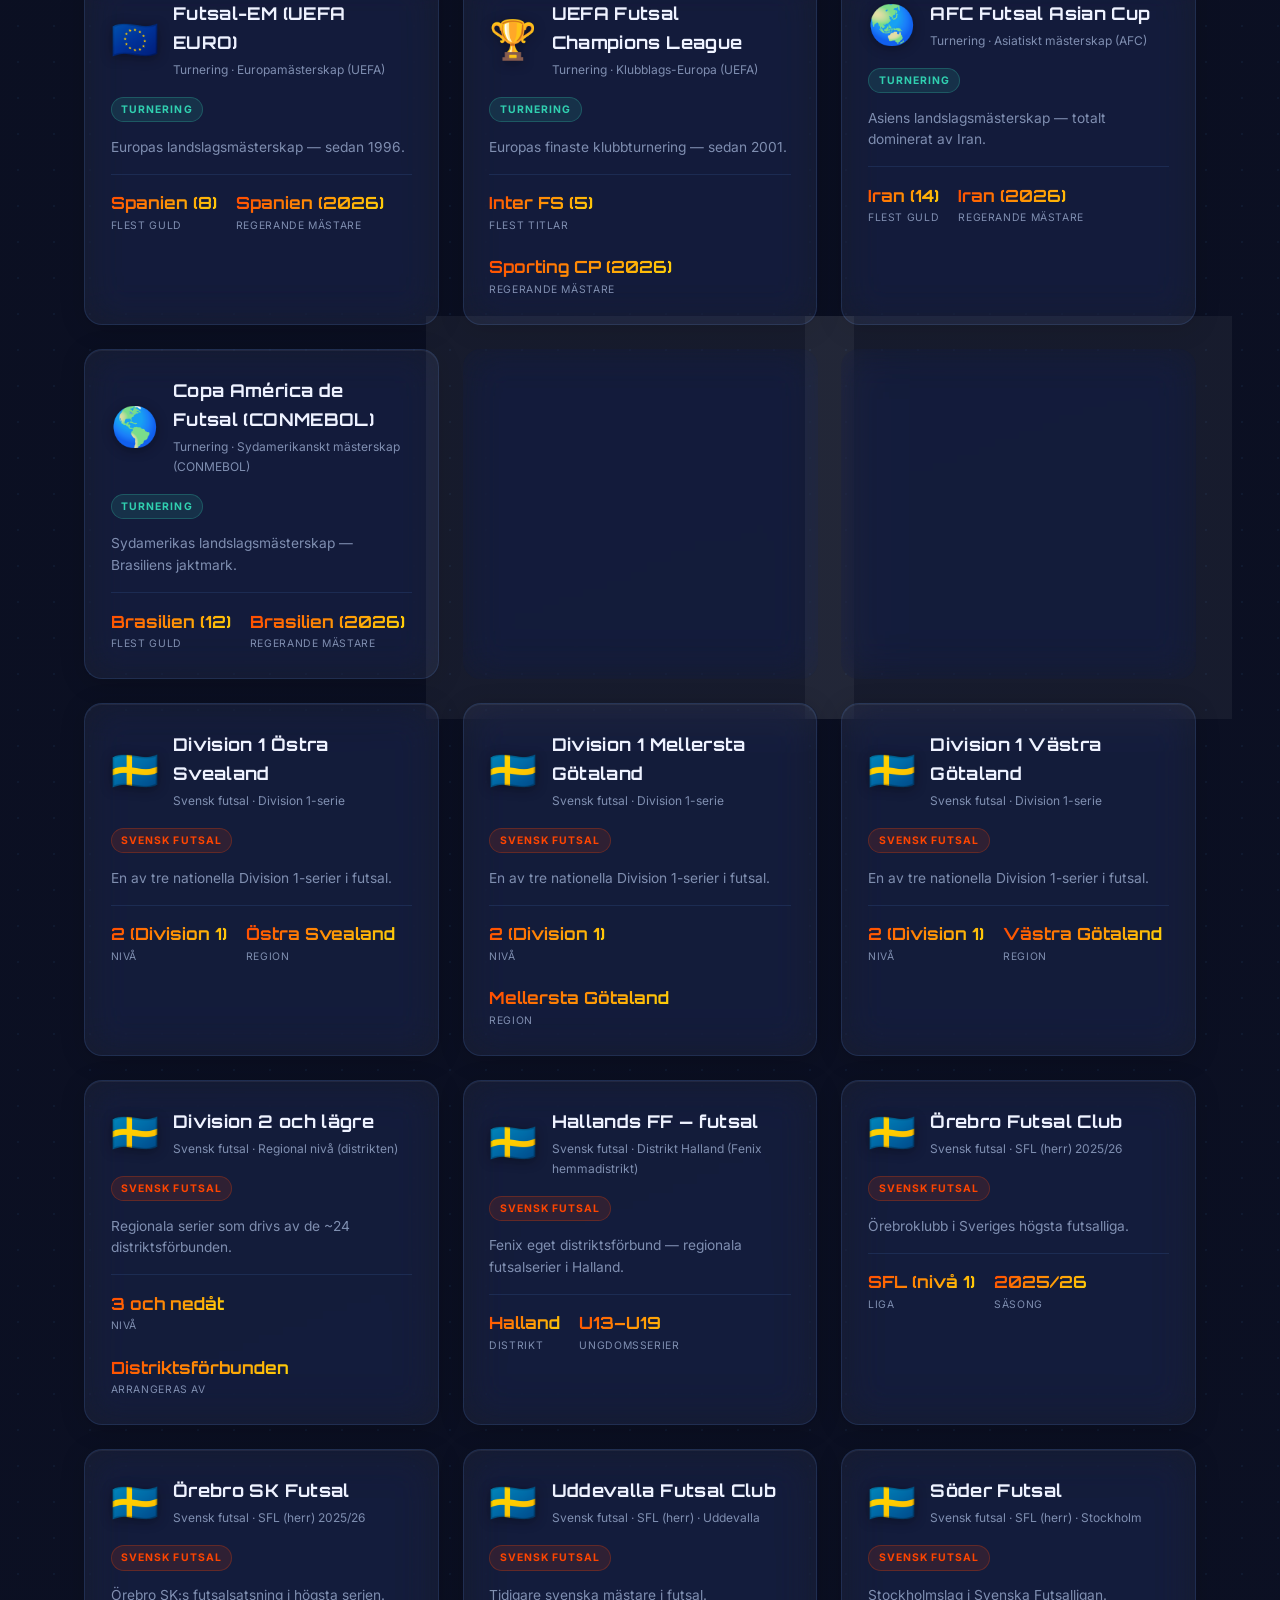
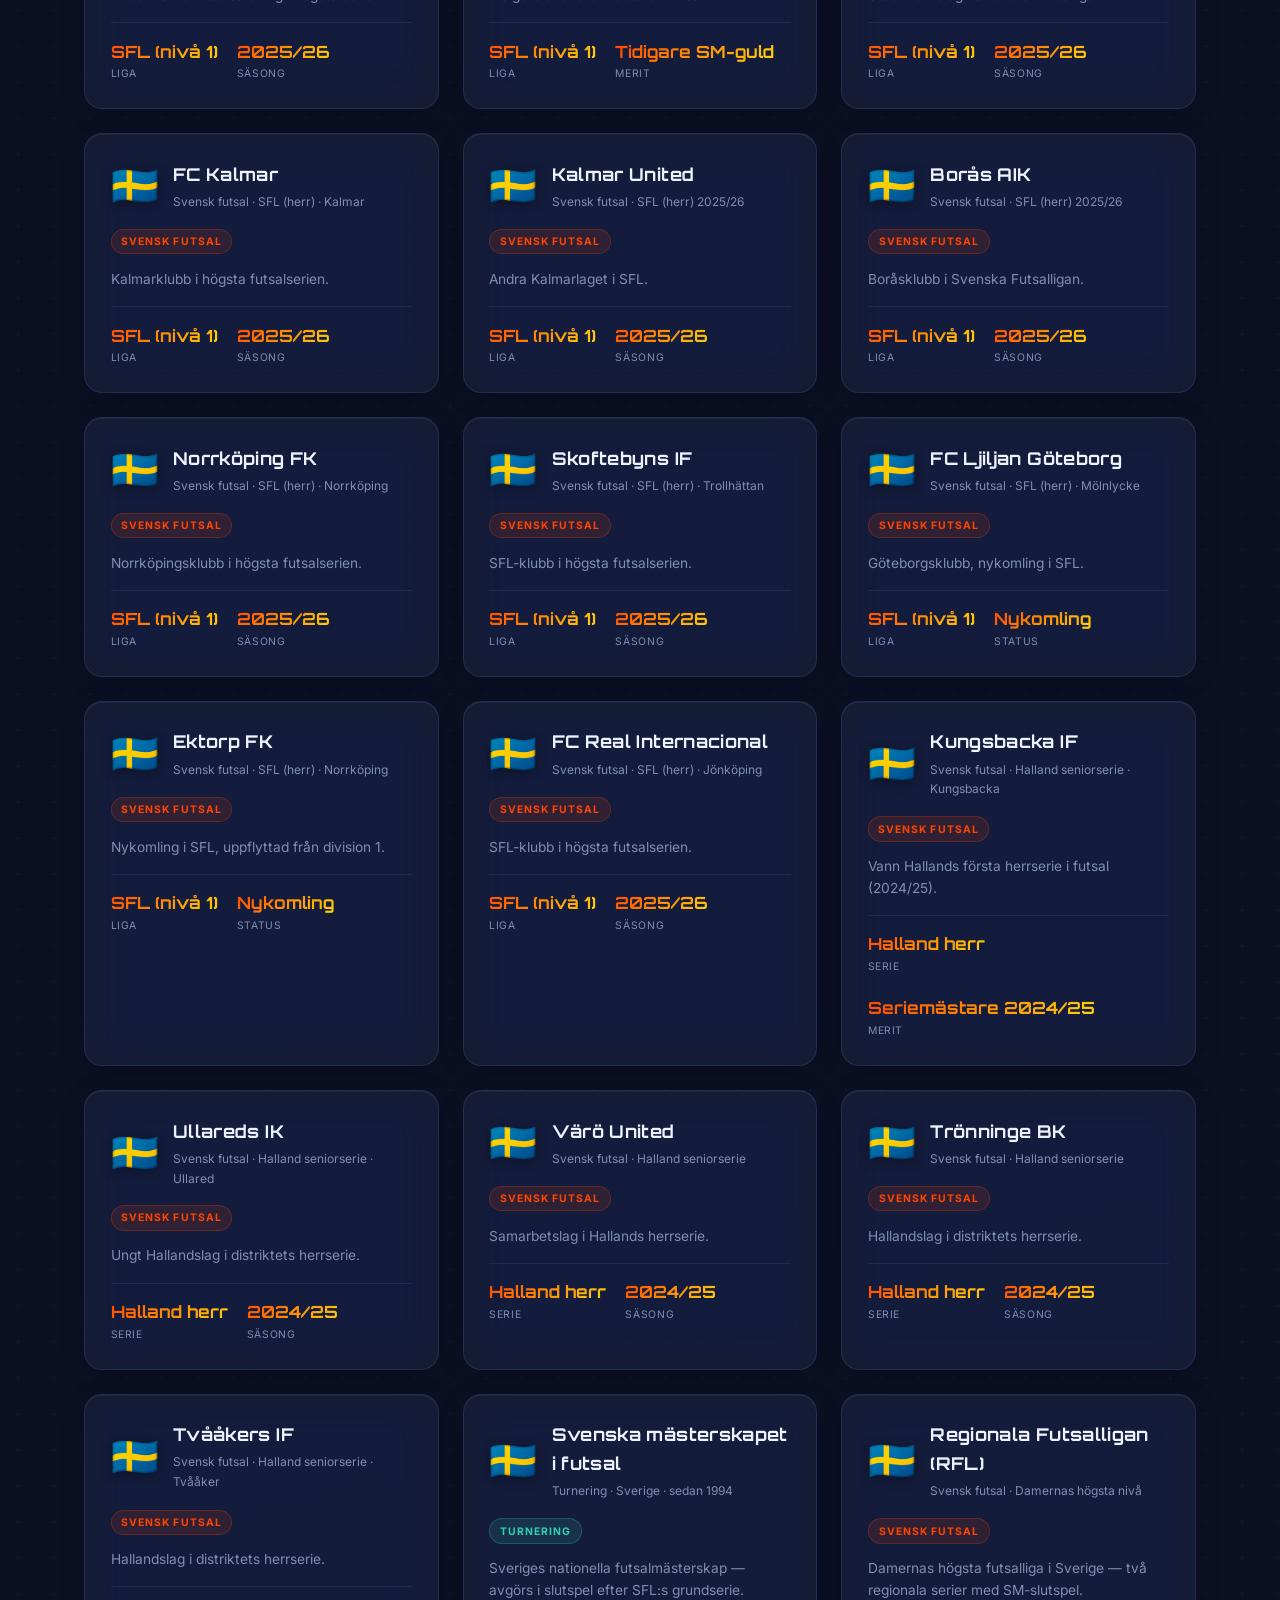
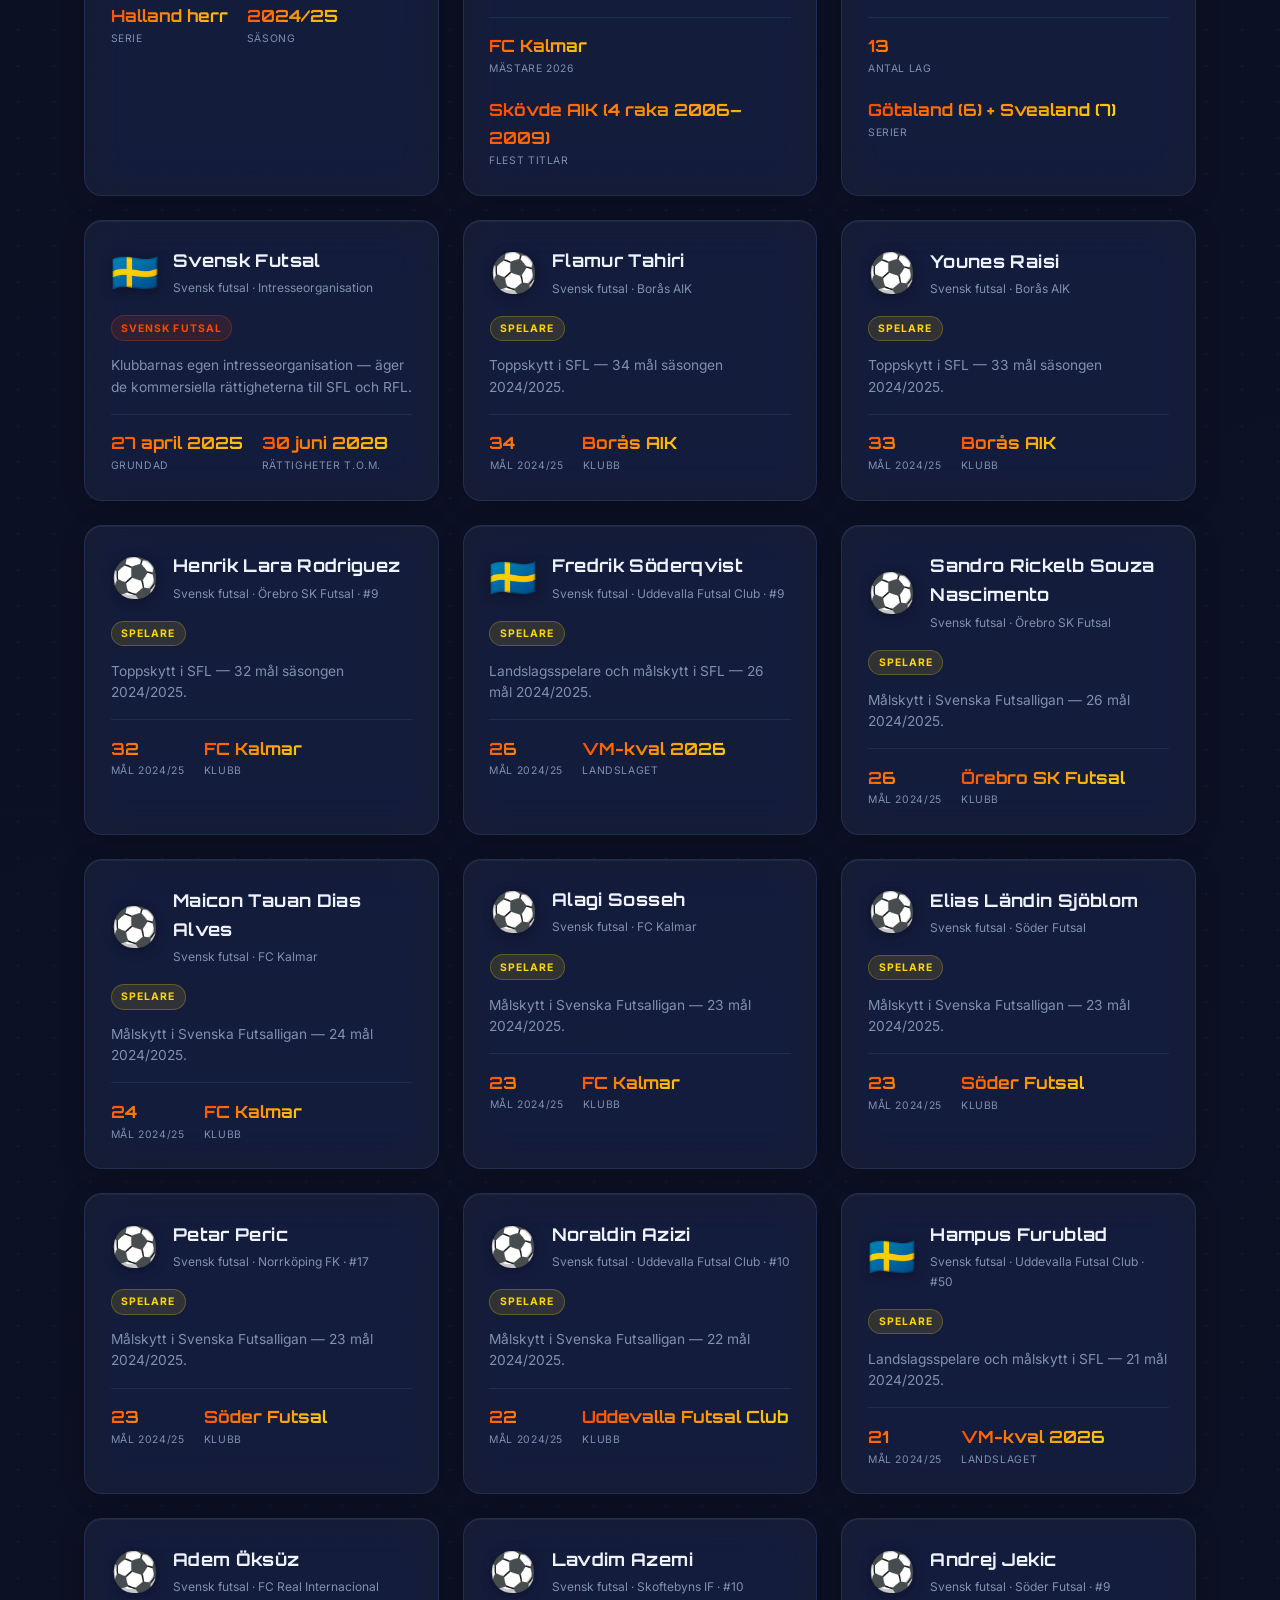
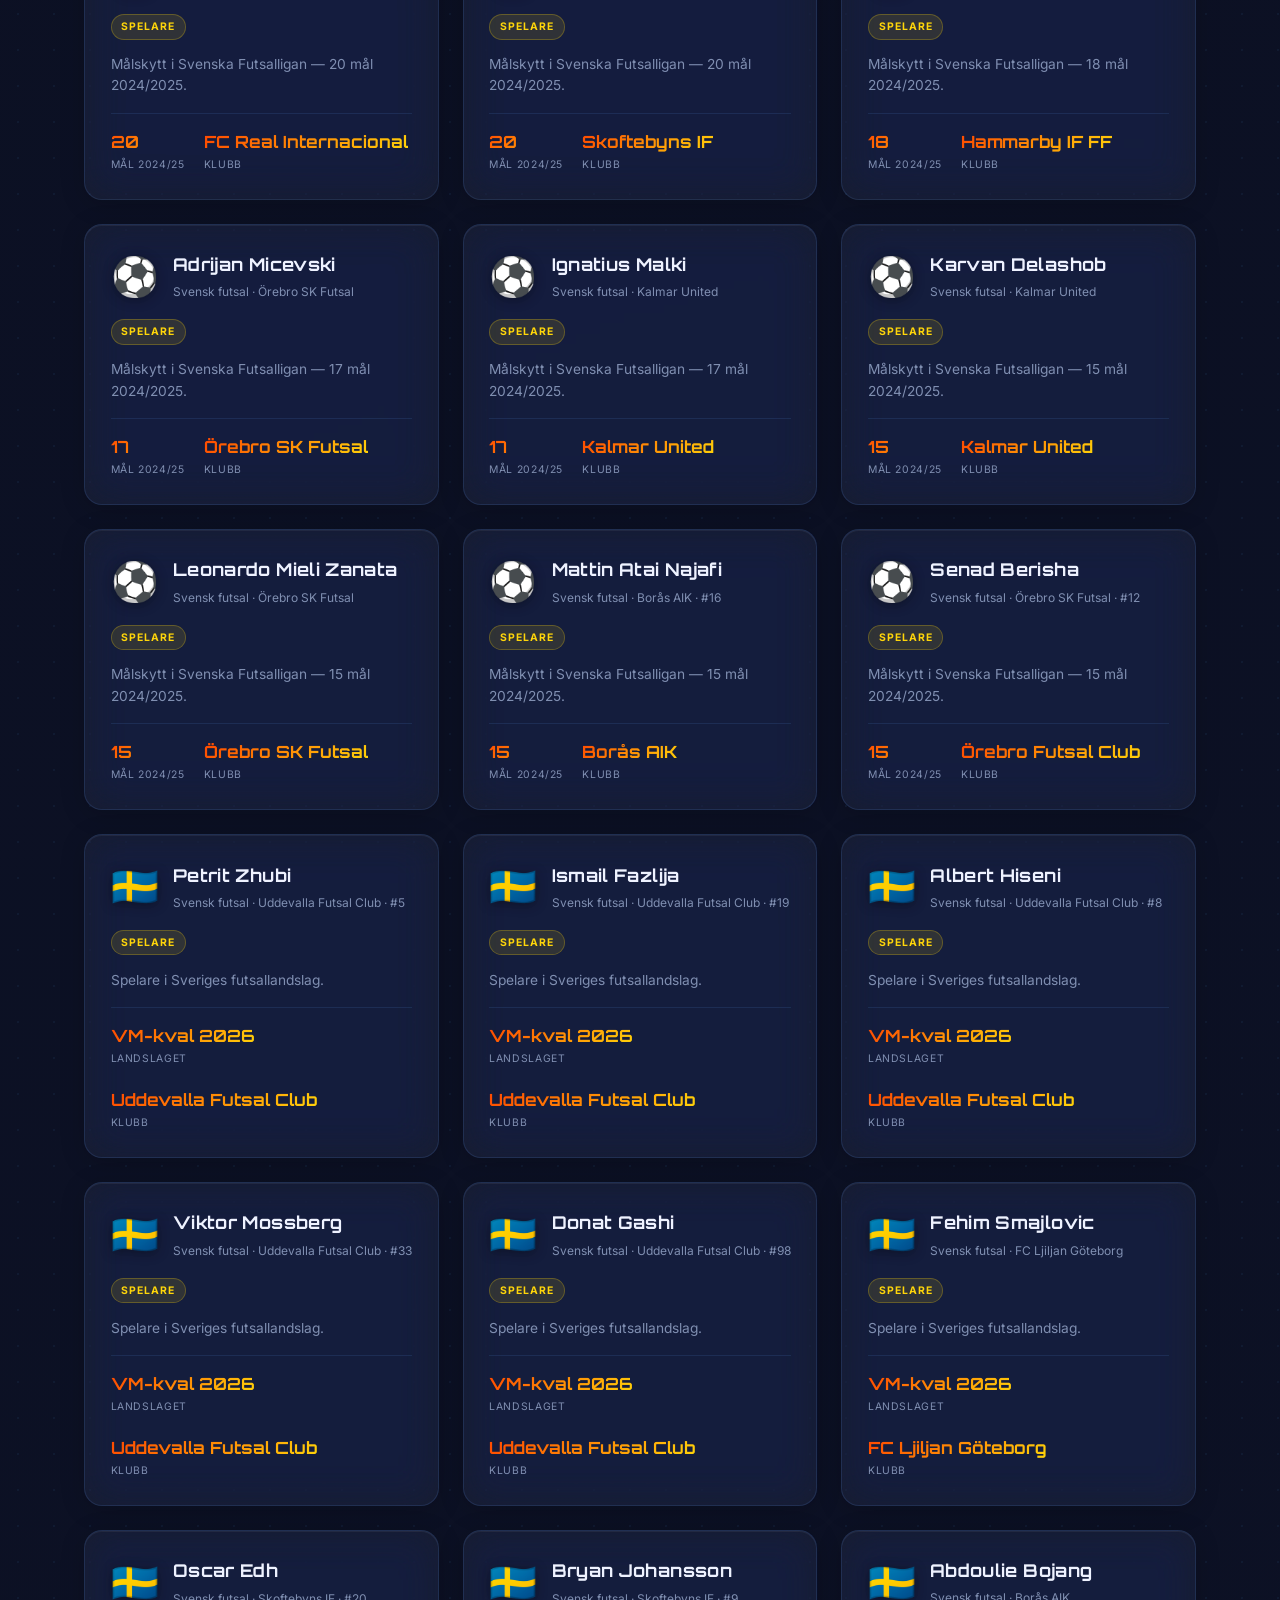
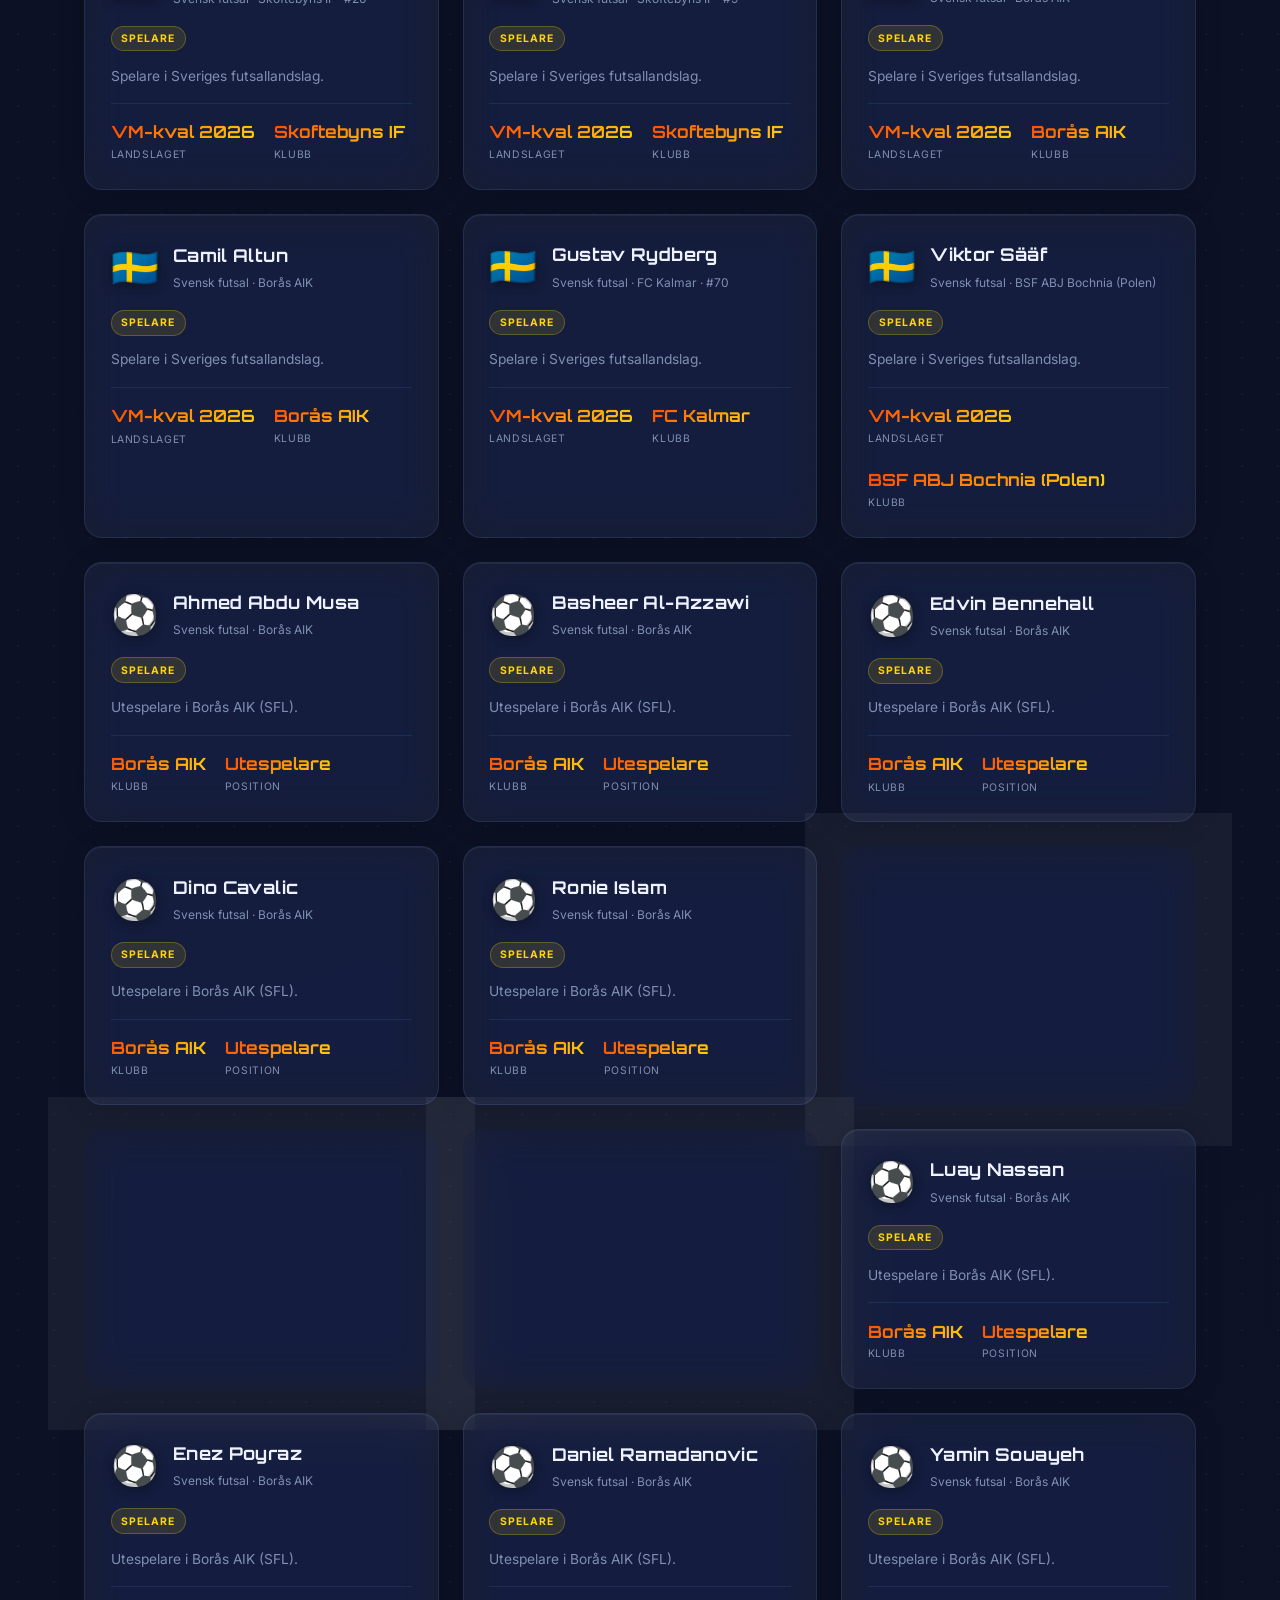
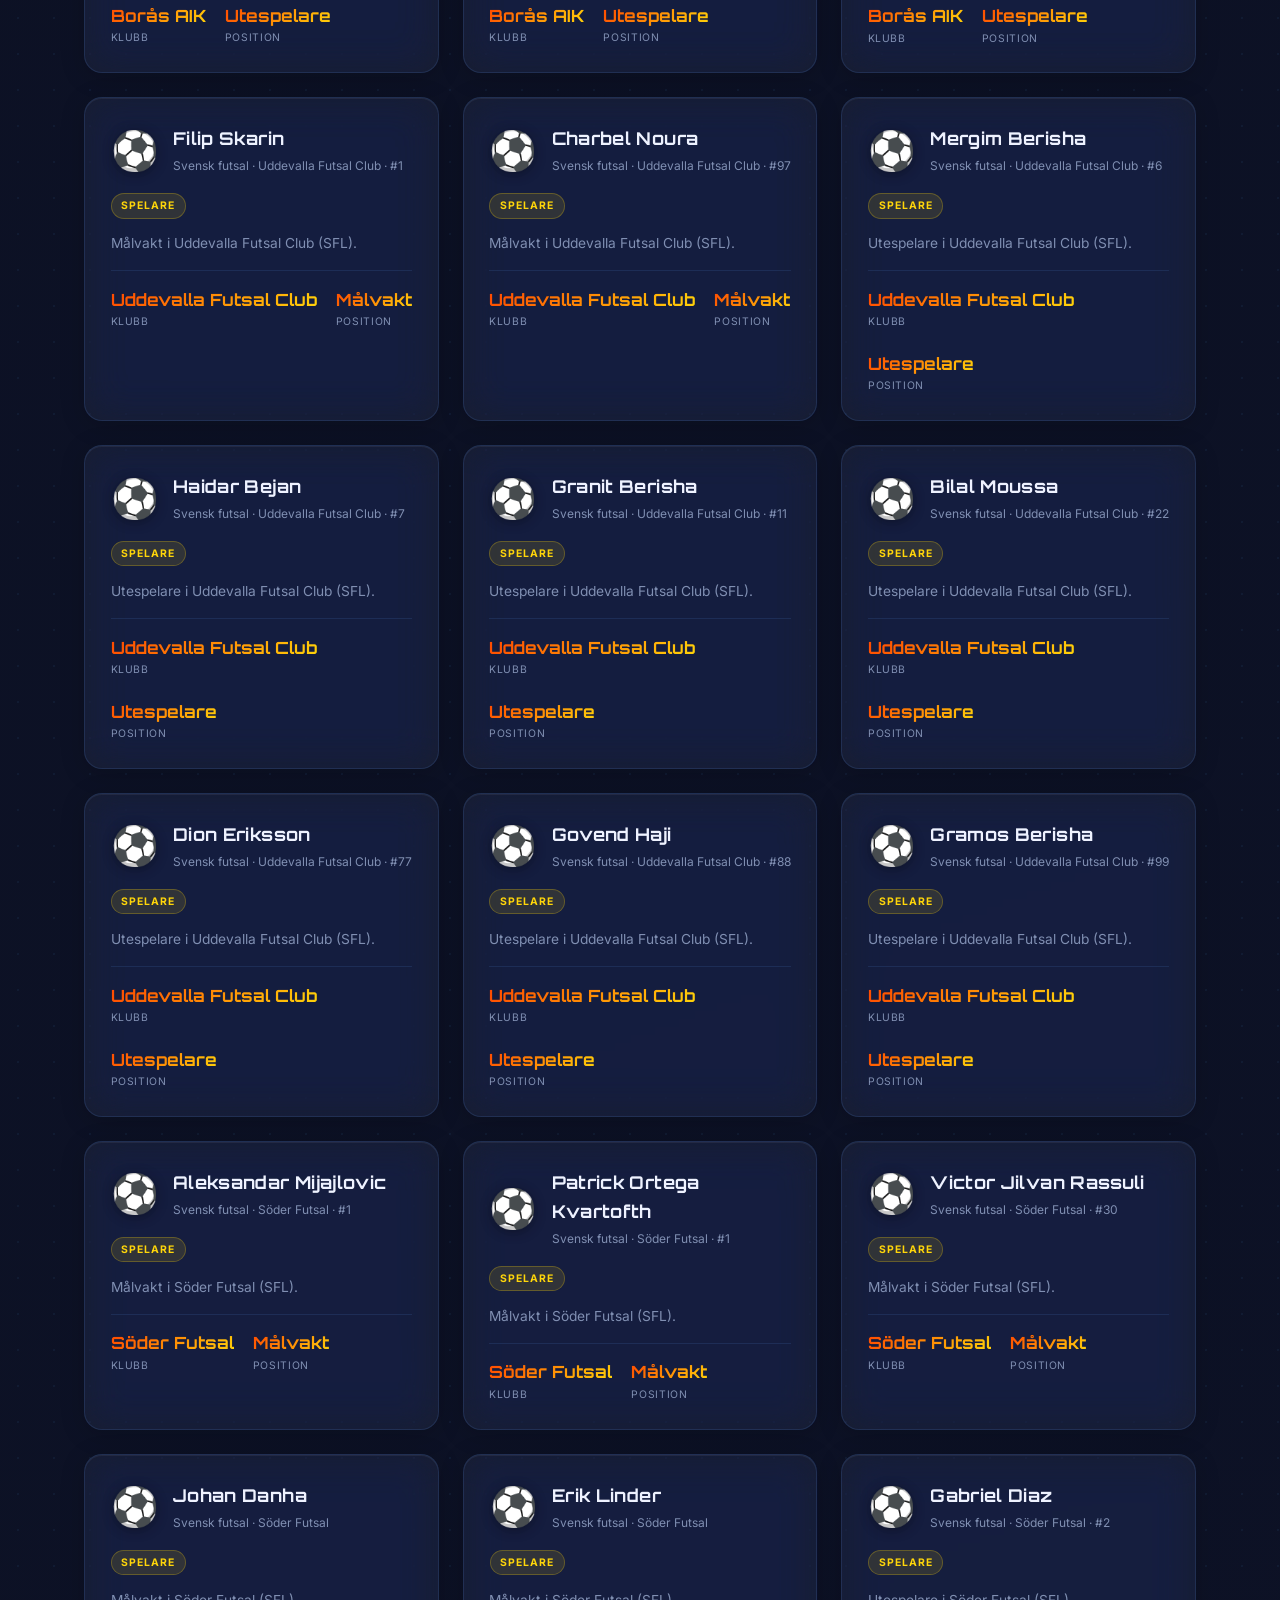
==== commit bfb6a2e5: "@ Futsalvarlden: allt som ar ett namn gar nu att klicka pa Revision av varje renderat namnfalt visad" ====
--- a/futsal.html
+++ b/futsal.html
@@ -192,6 +192,7 @@
       margin-bottom: 0.9rem;
     }
     .type-spelare   { color: var(--gold);       background: rgba(255,214,10,0.12);  border: 1px solid rgba(255,214,10,0.25); }
+    .type-ledare    { color: #7fd4a0;           background: rgba(127,212,160,0.12); border: 1px solid rgba(127,212,160,0.25); }
     .type-klubb     { color: #d060ff;           background: rgba(200,80,255,0.12);  border: 1px solid rgba(200,80,255,0.25); }
     .type-landslag  { color: var(--blue-light); background: rgba(68,170,255,0.12);  border: 1px solid rgba(68,170,255,0.25); }
     .type-turnering { color: #30d0b0;           background: rgba(48,208,176,0.12);  border: 1px solid rgba(48,208,176,0.25); }
@@ -763,6 +764,7 @@
     <div class="filters" id="filters">
       <button class="filter-btn active" data-type="alla">Alla</button>
       <button class="filter-btn" data-type="spelare">⭐ Spelare</button>
+      <button class="filter-btn" data-type="ledare">🎓 Ledare</button>
       <button class="filter-btn" data-type="klubb">🏆 Klubblag</button>
       <button class="filter-btn" data-type="landslag">🌍 Landslag</button>
       <button class="filter-btn" data-type="turnering">🏅 Turneringar</button>
@@ -877,7 +879,7 @@
   (function animate() { ctx.clearRect(0, 0, W, H); particles.forEach(p => { p.update(); p.draw(); }); requestAnimationFrame(animate); })();
 
   /* ── Sökmotor ── */
-  const TYPE_LABEL = { spelare: 'Spelare', klubb: 'Klubblag', landslag: 'Landslag', turnering: 'Turnering', svensk: 'Svensk futsal' };
+  const TYPE_LABEL = { spelare: 'Spelare', ledare: 'Ledare', klubb: 'Klubblag', landslag: 'Landslag', turnering: 'Turnering', svensk: 'Svensk futsal' };
 
   /* ── Relationer mellan poster (för korslänkning) ── */
   const NATION_CONF = {
@@ -925,7 +927,7 @@
       }
     }
     rel.delete(e.id);
-    const order = { landslag: 0, klubb: 1, spelare: 2, turnering: 3, svensk: 4 };
+    const order = { landslag: 0, klubb: 1, spelare: 2, ledare: 3, turnering: 4, svensk: 5 };
     return [...rel].map(id => DATA.find(d => d.id === id)).filter(Boolean)
       .sort((a, b) => (order[a.type] - order[b.type]))
       .slice(0, 18);
@@ -1136,6 +1138,7 @@
       if (p.born) rows.push(['Född', formatBorn(p.born)]);
       if (p.birthplace) rows.push(['Födelseort', linkify(p.birthplace, e.id)]);
       if (p.nationality) rows.push(['Nationalitet', gotoChip(p.nationality, e.id)]);
+      if (p.role) rows.push(['Roll', p.role]);
       if (p.position) rows.push(['Position', p.position]);
       if (p.number) rows.push(['Tröjnummer', p.number]);
       if (p.height) rows.push(['Längd', p.height]);
@@ -1273,7 +1276,7 @@
     'Örebro SK': 'Örebro SK Futsal', 'Örebro SK Futsalklubb': 'Örebro SK Futsal',
     'Söder Futsalklubb': 'Söder Futsal', 'Kalmar United FK': 'Kalmar United',
     'Norrköping Futsal Klubb': 'Norrköping FK', 'FC Ljiljan': 'FC Ljiljan Göteborg',
-    'IFK Göteborg': null, 'Hammarby IF FF': null
+    'Hammarby IF FF': 'Hammarby IF', 'Småland (Jönköping)': 'Småland'
   };
   function entryByName(v) {
     if (!v) return null;
